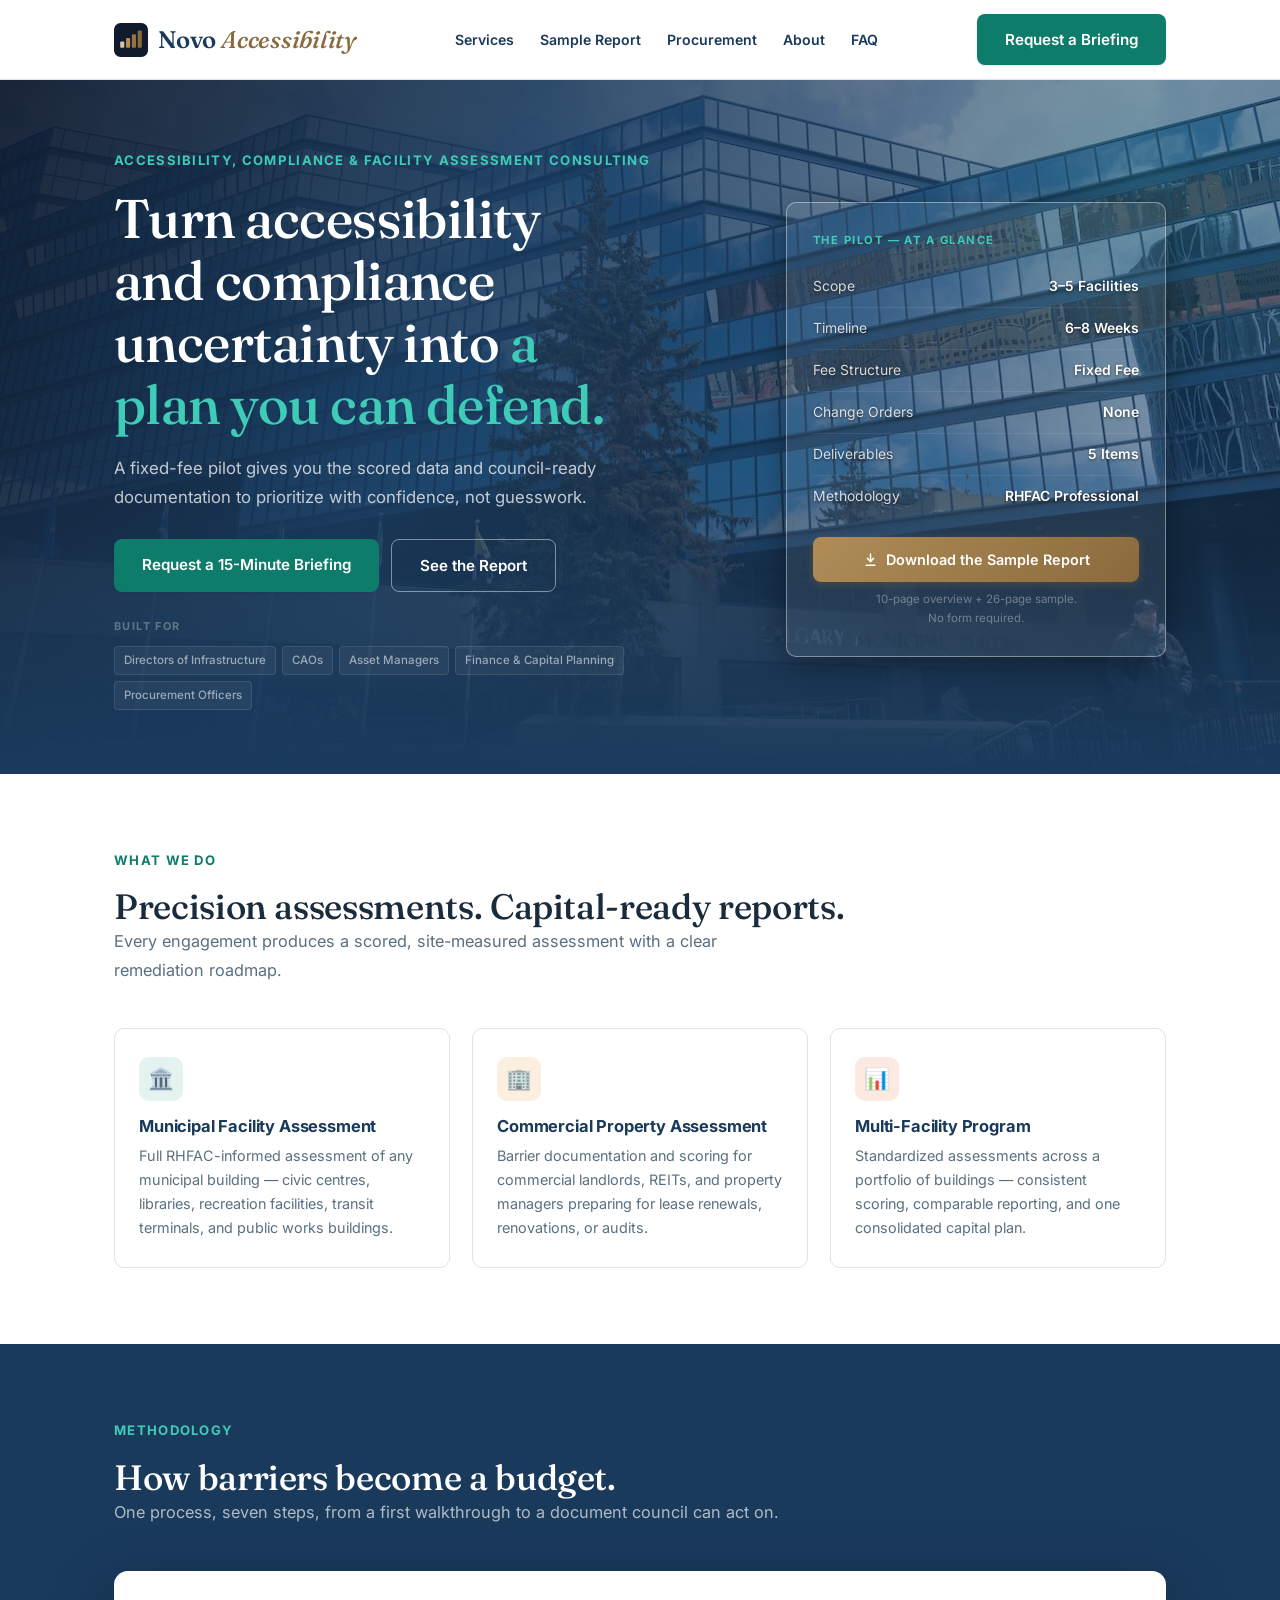
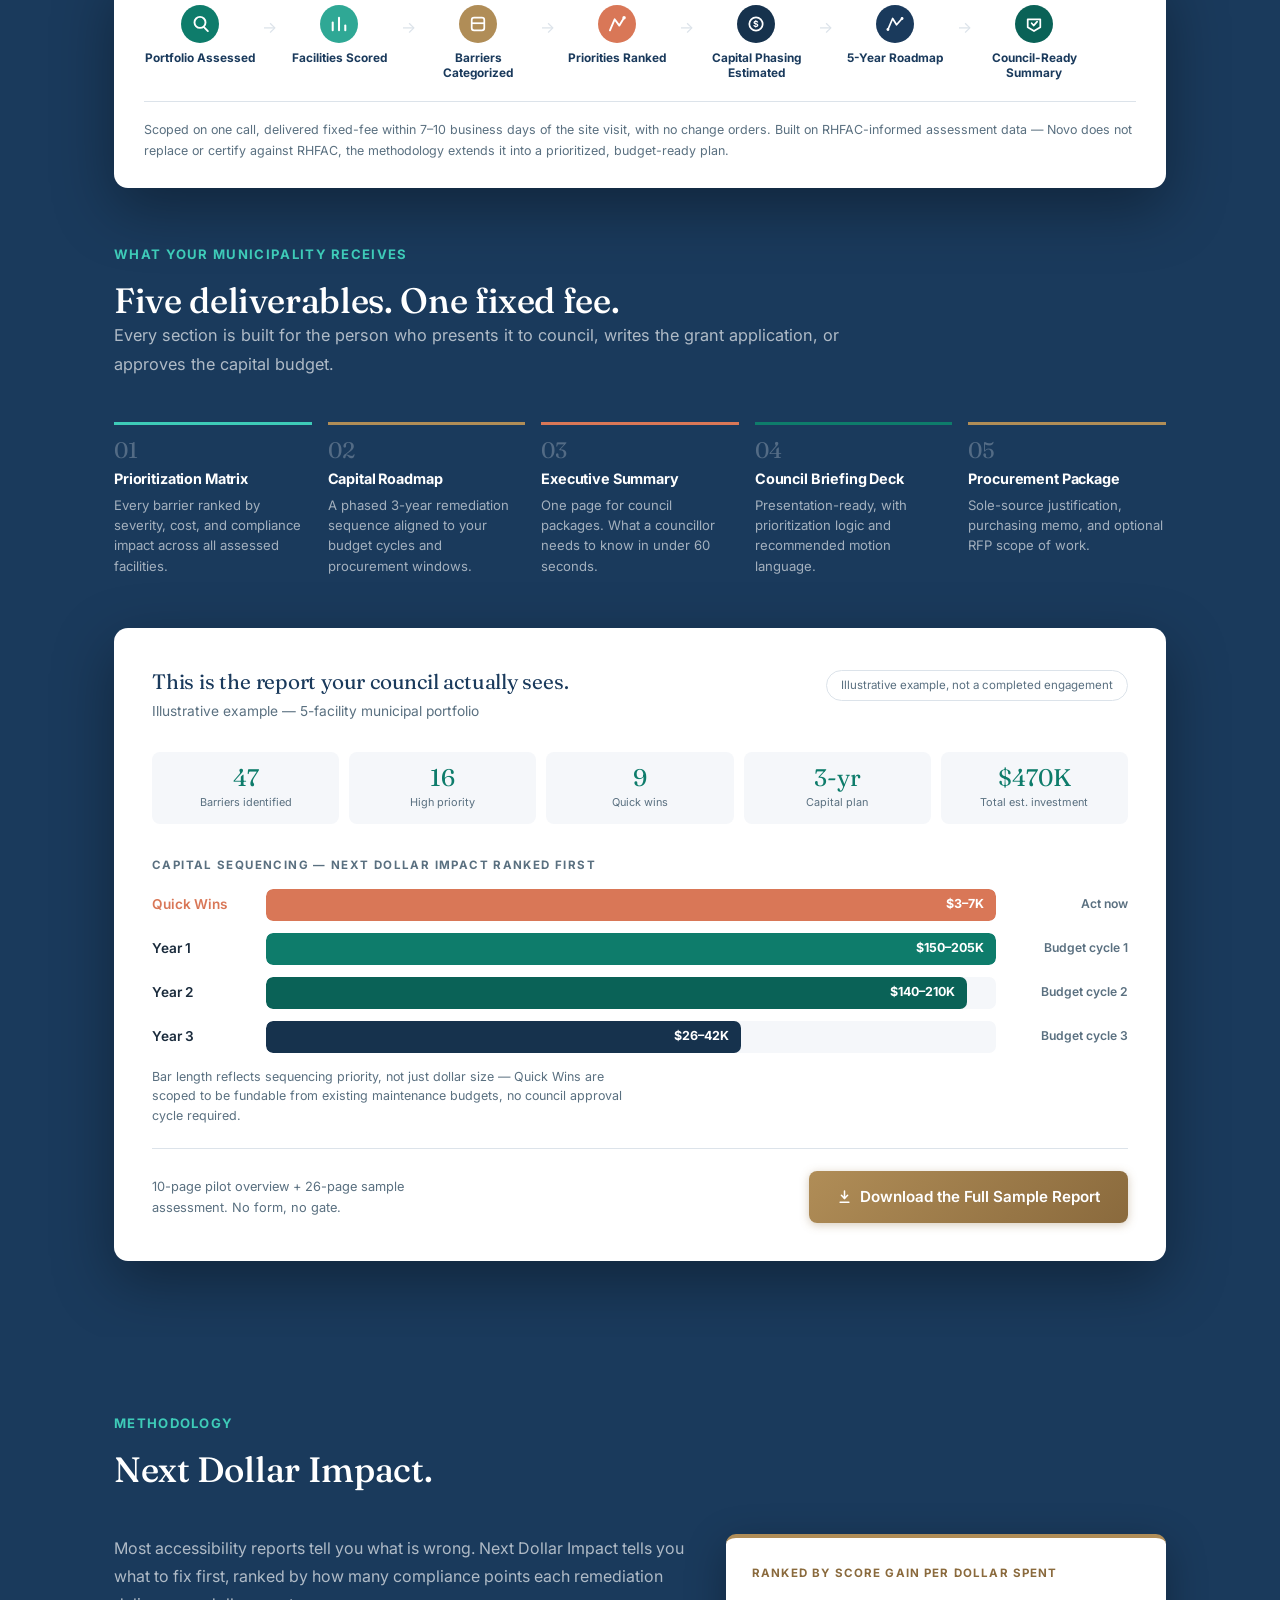
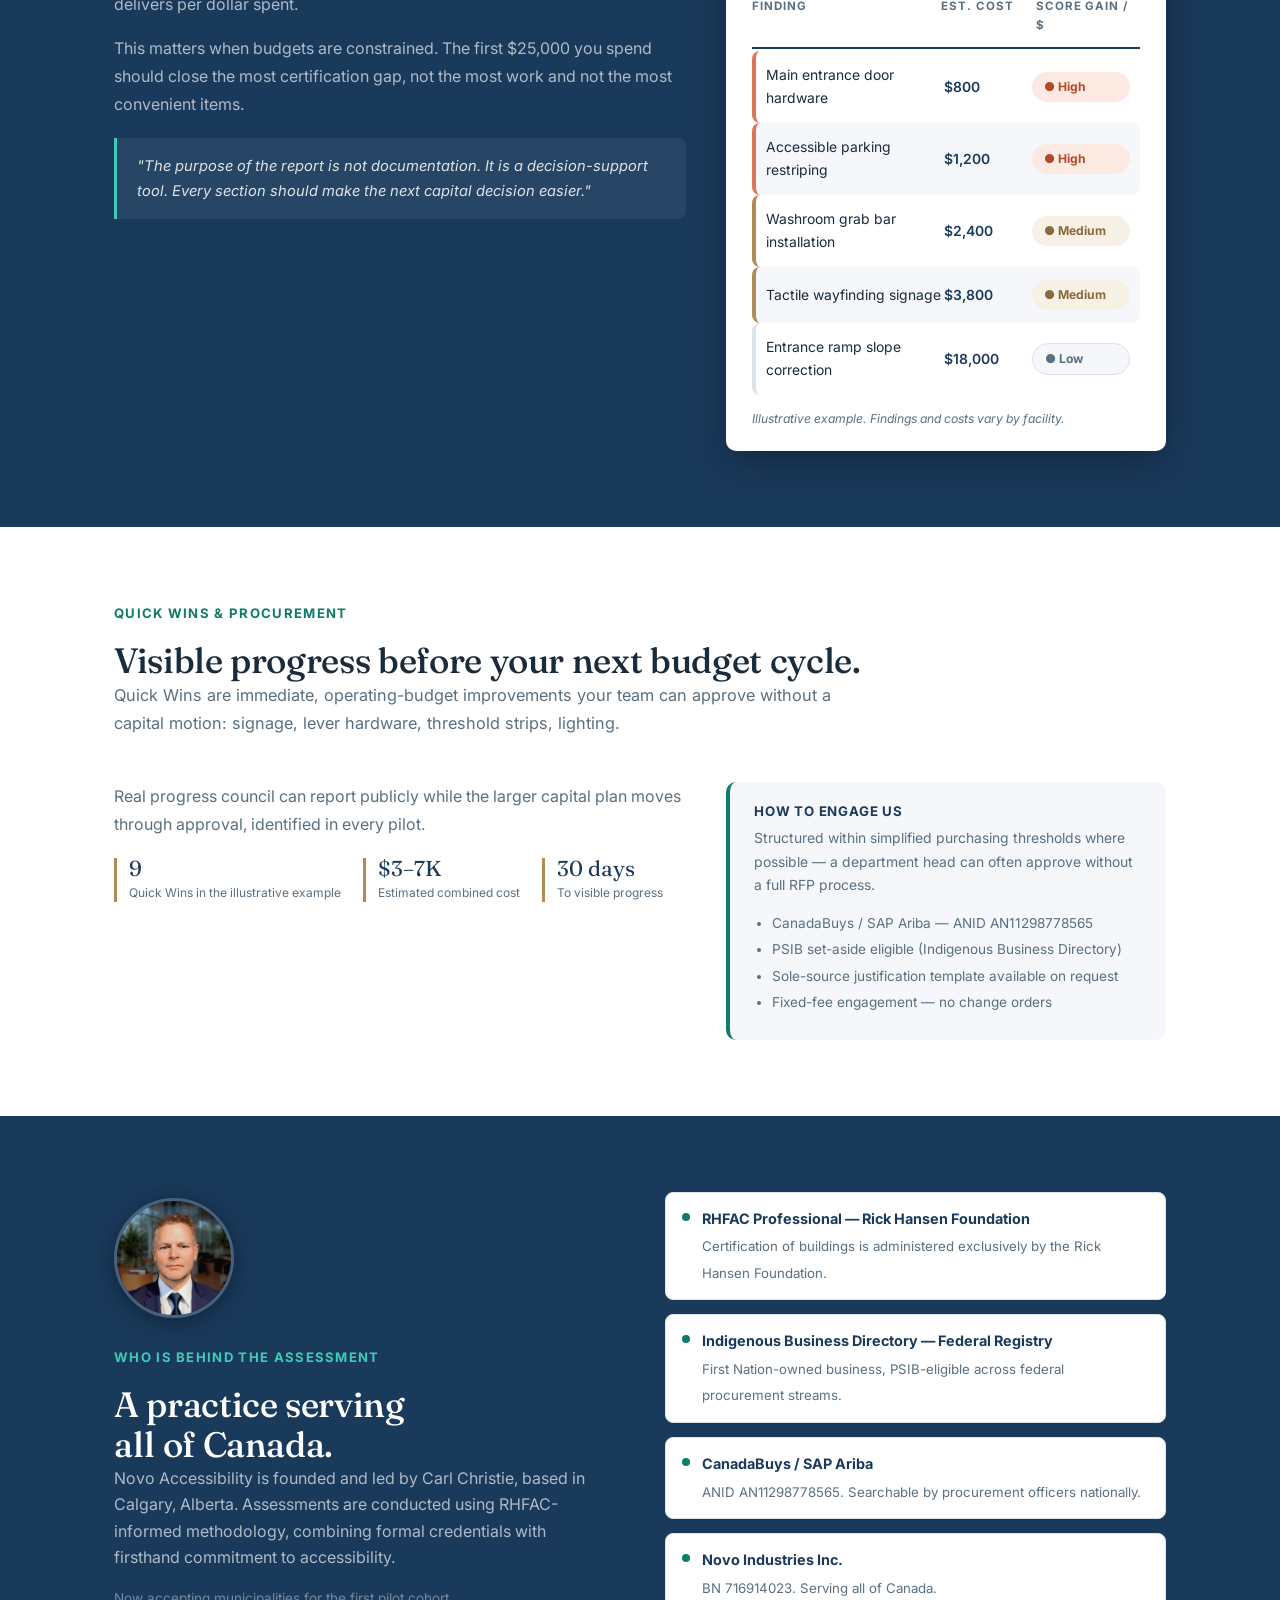
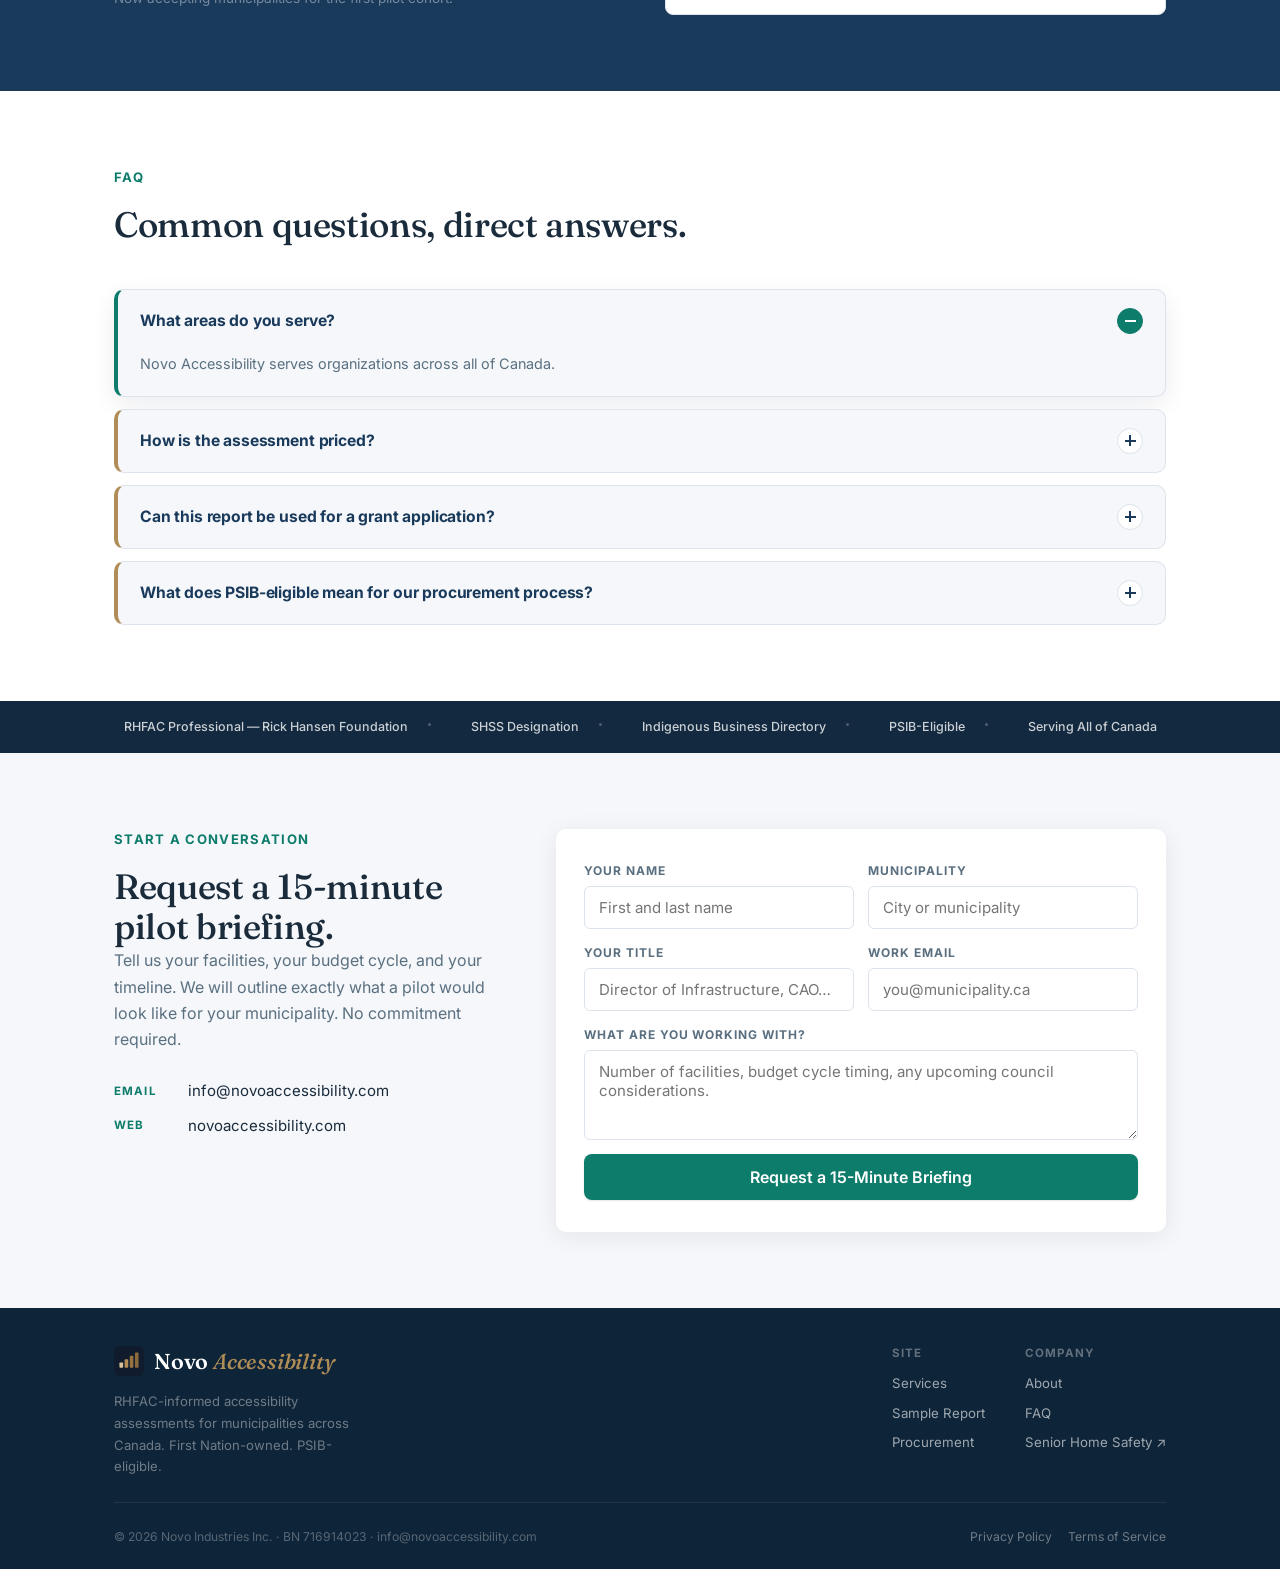
==== index.html @ 745ab91f "Rename index (7).html to index.html" ====
<!DOCTYPE html>
<html lang="en">
<head>
<meta charset="UTF-8">
<meta name="viewport" content="width=device-width, initial-scale=1.0">
<title>Novo Accessibility — Accessibility, Compliance &amp; Facility Assessment Consulting | Canada</title>
<link rel="icon" type="image/png" sizes="16x16" href="[data-uri]">
<link rel="icon" type="image/png" sizes="32x32" href="[data-uri]">
<link rel="apple-touch-icon" sizes="180x180" href="[data-uri]">
<meta name="description" content="Council-ready accessibility capital planning for municipalities. RHFAC Professional assessments with defensible prioritization, Quick Wins, and procurement-ready deliverables in a fixed-fee pilot engagement. Serving all of Canada.">
<script type="application/ld+json">
{"@context":"https://schema.org","@type":"ProfessionalService","name":"Novo Accessibility","description":"Municipal accessibility capital planning. RHFAC Professional assessments with council-ready deliverables for municipalities across Canada.","url":"https://novoaccessibility.com","areaServed":"Canada"}
</script>
<link rel="preconnect" href="https://fonts.googleapis.com">
<link rel="preconnect" href="https://fonts.gstatic.com" crossorigin>
<link href="https://fonts.googleapis.com/css2?family=Fraunces:opsz,wght@9..144,400;9..144,500;9..144,600;9..144,700&family=Inter:wght@400;500;600;700;800&display=swap" rel="stylesheet">
<style>
:root{
  --navy:#1A3A5C; --navy2:#12293F; --teal:#0E7C6B; --teal2:#0A6257;
  --mint:#3ECBB8; --amber:#B08D57; --coral:#D97757;
  --off:#F5F7FA; --white:#FFFFFF; --text:#1A2B3C;
  --teal-tint:#EEF7F5; --amber-tint:#F7F0E5; --navy-mid:#16324D;
  --muted:#5A7080; --border:#DCE3EA; --radius:10px;
  --gold:#B08D57; --gold-deep:#8A6A3D; --gold-tint:#F7F0E5;
  --font-display:'Fraunces', Georgia, serif;
  --font-body:'Inter', system-ui, sans-serif;
}
*,*::before,*::after{box-sizing:border-box;margin:0;padding:0;}
html{scroll-behavior:smooth;}
body{font-family:var(--font-body);font-size:16px;color:var(--text);background:var(--white);line-height:1.65;-webkit-font-smoothing:antialiased;}
.w{max-width:1100px;margin:0 auto;padding:0 24px;}
h1,h2,h3{font-family:var(--font-display);font-weight:500;line-height:1.14;letter-spacing:-.01em;text-wrap:balance;font-optical-sizing:auto;}
h1{font-size:clamp(2.3rem,4.6vw,3.4rem);font-weight:500;}
h2{font-size:clamp(1.65rem,2.9vw,2.2rem);font-weight:500;}
h3{font-size:1.03rem;font-family:var(--font-body);font-weight:700;}
p{margin-bottom:1em;} p:last-child{margin-bottom:0;}
a{color:var(--teal);text-decoration:none;}
:focus-visible{outline:2px solid var(--teal);outline-offset:3px;}
.btn{display:inline-block;padding:13px 28px;border-radius:8px;font-family:var(--font-body);font-size:.95rem;font-weight:600;cursor:pointer;transition:background .18s,opacity .18s,transform .18s,box-shadow .18s;text-decoration:none;border:none;}
.btn-primary{background:var(--teal);color:var(--white);box-shadow:0 1px 2px rgba(11,31,51,.12);}
.btn-primary:hover{background:var(--teal2);transform:translateY(-1px);box-shadow:0 6px 16px rgba(14,124,107,.28);}
.btn-outline-dark{background:transparent;color:var(--white);border:1.5px solid rgba(255,255,255,.45);}
.btn-outline-dark:hover{background:rgba(255,255,255,.08);border-color:rgba(255,255,255,.7);}
.btn-outline-light{background:transparent;color:var(--navy);border:1.5px solid var(--border);}
.btn-outline-light:hover{background:var(--off);border-color:var(--teal);}
.btn-gold{background:linear-gradient(135deg,var(--gold) 0%,var(--gold-deep) 100%);color:var(--white);box-shadow:0 2px 10px rgba(138,106,61,.35);border:none;}
.btn-gold:hover{box-shadow:0 8px 22px rgba(138,106,61,.5);transform:translateY(-1px);}
.btn-gold .dl-icon{display:inline-block;margin-right:8px;vertical-align:-2px;}
.eyebrow{font-size:.82rem;font-weight:700;text-transform:uppercase;letter-spacing:.1em;color:var(--teal);display:block;margin-bottom:16px;}
.eyebrow.on-dark{color:var(--mint);opacity:1;}

/* NAV */
nav{position:sticky;top:0;z-index:100;background:var(--white);border-bottom:1px solid var(--border);padding:14px 0;}
.nav-inner{display:flex;justify-content:space-between;align-items:center;gap:20px;}
.nav-logo img{height:40px;display:block;}
.logo-lockup{display:flex;align-items:center;gap:10px;}
.logo-icon{flex-shrink:0;display:block;width:34px;height:34px;}
.nav-logo-text{font-family:var(--font-display);font-weight:600;font-size:1.5rem;color:var(--navy);letter-spacing:-.01em;display:flex;align-items:baseline;gap:5px;}
.nav-logo-text .mark{font-style:italic;font-weight:500;color:var(--gold-deep);}
.nav-links{display:flex;gap:26px;align-items:center;}
.nav-links a{font-size:.88rem;font-weight:600;color:var(--navy);}
.nav-links a:hover{color:var(--teal);}
.nav-right{display:flex;align-items:center;gap:22px;}
@media (max-width:900px){ .nav-links{display:none;} }

/* HERO */
.hero{background:var(--navy);padding:70px 0 64px;position:relative;overflow:hidden;
  background-color:var(--navy);
  background-image:
    linear-gradient(115deg, rgba(16,27,45,.94) 0%, rgba(26,58,92,.9) 34%, rgba(26,58,92,.62) 62%, rgba(26,58,92,.42) 100%),
    url('calgary%20city%20hall.png');
  background-position: center, center 38%;
  background-size: auto, cover;
  background-repeat: no-repeat, no-repeat;
}
.hero-inner{position:relative;z-index:1;}
.hero::after{content:"";position:absolute;right:-120px;top:-160px;width:520px;height:520px;border-radius:50%;background:radial-gradient(circle,rgba(62,203,184,.14) 0%,rgba(62,203,184,0) 70%);pointer-events:none;}
.hero::before{content:"";position:absolute;inset:0;background:linear-gradient(180deg,rgba(26,58,92,0) 55%,var(--navy) 100%);pointer-events:none;}
.hero-inner{display:grid;grid-template-columns:1.15fr 380px;gap:56px;align-items:center;position:relative;}
.hero h1{color:var(--white);margin-bottom:18px;}
.hero h1 em{color:var(--mint);font-style:normal;}
.hero-sub{font-size:1.05rem;color:rgba(255,255,255,.74);margin-bottom:26px;line-height:1.75;max-width:52ch;text-wrap:pretty;}
.role-tags{display:flex;flex-wrap:wrap;gap:6px;margin-bottom:0;}
.role-tag{background:rgba(255,255,255,.05);border:1px solid rgba(255,255,255,.1);border-radius:4px;padding:4px 9px;font-size:.72rem;color:rgba(255,255,255,.55);font-weight:500;}
.hero-for-label{font-size:.68rem;font-weight:700;text-transform:uppercase;letter-spacing:.13em;color:rgba(255,255,255,.3);margin:26px 0 10px;}
.hero-ctas{display:flex;gap:12px;flex-wrap:wrap;}
.hero-card{background:rgba(255,255,255,.07);border:1.5px solid rgba(255,255,255,.4);border-radius:var(--radius);padding:28px 26px;box-shadow:0 8px 30px rgba(0,0,0,.35);}
.hero-card-label{font-size:.7rem;font-weight:700;text-transform:uppercase;letter-spacing:.13em;color:var(--mint);margin-bottom:16px;}
.pilot-specs{list-style:none;margin-bottom:20px;}
.pilot-specs li{display:flex;justify-content:space-between;align-items:center;padding:9px 0;border-bottom:1px solid rgba(255,255,255,.08);font-size:.87rem;}
.pilot-specs li:last-child{border-bottom:none;}
.spec-label{color:rgba(255,255,255,.82);text-shadow:0 1px 3px rgba(0,0,0,.55);}
.spec-val{color:var(--white);font-weight:600;text-shadow:0 1px 3px rgba(0,0,0,.55);}
.hero-dl a{width:100%;text-align:center;display:block;font-size:.9rem;padding:11px 18px;}
.hero-dl-note{font-size:.72rem;color:rgba(255,255,255,.35);margin-top:8px;text-align:center;text-wrap:balance;}

/* GENERIC SECTION */
section{padding:76px 0;}
.sec-head{max-width:760px;margin-bottom:44px;}
.sec-head p{font-size:1.02rem;color:var(--muted);line-height:1.75;text-wrap:pretty;}

/* SERVICES */
.services-grid{display:grid;grid-template-columns:repeat(3,1fr);gap:22px;}
.svc-card{border:1px solid var(--border);border-radius:var(--radius);padding:28px 24px;transition:box-shadow .2s,transform .2s;}
.svc-card:hover{box-shadow:0 10px 30px rgba(11,31,51,.08);transform:translateY(-2px);}
.icon-badge{width:44px;height:44px;border-radius:10px;display:flex;align-items:center;justify-content:center;margin-bottom:16px;font-size:1.3rem;}
.badge-teal{background:#E4F3F0;color:var(--teal);}
.badge-amber{background:#FBF0DF;color:var(--amber);}
.badge-coral{background:#FBE9E2;color:var(--coral);}
.svc-card h3{color:var(--navy);margin-bottom:8px;}
.svc-card p{font-size:.9rem;color:var(--muted);}

/* DELIVERABLES */
.deliverables-grid{display:grid;grid-template-columns:repeat(5,1fr);gap:16px;margin-bottom:52px;}
.d-card{border-top:3px solid var(--teal);padding-top:14px;}
.d-card-dark{border-top-color:var(--mint);}
.d-card-dark .d-n{color:rgba(255,255,255,.25);}
.flow-card{background:var(--white);border-radius:14px;padding:34px 30px 26px;box-shadow:0 20px 60px rgba(0,0,0,.35);}
.flow-track{display:flex;align-items:flex-start;flex-wrap:wrap;gap:18px 6px;}
.flow-step{display:flex;flex-direction:column;align-items:center;text-align:center;width:112px;}
.flow-n{width:38px;height:38px;border-radius:50%;display:flex;align-items:center;justify-content:center;margin-bottom:8px;flex-shrink:0;}
.flow-label{font-size:.74rem;font-weight:700;color:var(--navy);line-height:1.3;}
.flow-arrow{color:var(--border);font-size:1rem;margin-top:9px;flex-shrink:0;}
.flow-foot{font-size:.78rem;color:var(--muted);margin-top:20px;padding-top:18px;border-top:1px solid var(--border);}
@media (max-width:820px){.flow-arrow{display:none;}.flow-track{gap:20px;}.flow-step{width:30%;}}
.d-card:nth-child(2){border-top-color:var(--amber);}
.d-card:nth-child(3){border-top-color:var(--coral);}
.d-card:nth-child(4){border-top-color:var(--teal);}
.d-card:nth-child(5){border-top-color:var(--amber);}
.d-n{font-family:var(--font-display);font-size:1.4rem;color:var(--border);line-height:1;margin-bottom:8px;}
.d-card h3{font-size:.9rem;color:var(--navy);margin-bottom:6px;line-height:1.3;}
.d-card p{font-size:.82rem;color:var(--muted);line-height:1.55;}

/* PROOF PANEL */
.proof{background:var(--white);border-radius:14px;padding:42px 38px 38px;margin-bottom:0;box-shadow:0 20px 60px rgba(0,0,0,.35);}
.proof-top{display:flex;justify-content:space-between;align-items:flex-start;flex-wrap:wrap;gap:20px;margin-bottom:30px;}
.proof-title h3{font-family:var(--font-display);font-size:1.3rem;font-weight:400;color:var(--navy);margin-bottom:6px;}
.proof-title p{font-size:.86rem;color:var(--muted);}
.proof-tag{font-size:.72rem;color:var(--muted);border:1px solid var(--border);border-radius:20px;padding:5px 14px;white-space:nowrap;}
.proof-stats{display:grid;grid-template-columns:repeat(5,1fr);gap:10px;margin-bottom:32px;}
.p-stat{background:var(--off);border-radius:8px;padding:14px 10px;text-align:center;}
.p-val{font-family:var(--font-display);font-size:1.5rem;color:var(--teal);line-height:1;margin-bottom:5px;}
.p-lbl{font-size:.68rem;color:var(--muted);line-height:1.3;}
.roadmap-label{font-size:.72rem;font-weight:700;text-transform:uppercase;letter-spacing:.12em;color:var(--muted);margin-bottom:14px;}
.roadmap{display:flex;flex-direction:column;gap:12px;margin-bottom:14px;}
.rm-row{display:grid;grid-template-columns:100px 1fr 118px;gap:14px;align-items:center;}
.rm-name{font-size:.85rem;font-weight:600;color:var(--text);}
.rm-track{background:var(--off);border-radius:7px;height:32px;overflow:hidden;}
.rm-fill{height:100%;border-radius:7px;min-width:56px;display:flex;align-items:center;justify-content:flex-end;padding:0 12px;transition:width .3s;}
.rm-inline-cost{font-size:.78rem;font-weight:700;color:var(--white);white-space:nowrap;}
.rm-cost{font-size:.76rem;color:var(--muted);font-weight:600;text-align:right;}
.rm-highlight .rm-name{color:var(--coral);}
.roadmap-note{font-size:.78rem;color:var(--muted);line-height:1.6;max-width:60ch;}
.proof-dl{display:flex;justify-content:space-between;align-items:center;flex-wrap:wrap;gap:16px;border-top:1px solid var(--border);padding-top:22px;margin-top:22px;}
.proof-dl p{font-size:.8rem;color:var(--muted);margin-bottom:0;max-width:38ch;}

/* PROCESS */

/* QUICK WINS + PROCUREMENT */
.qw-proc{display:grid;grid-template-columns:1.3fr 1fr;gap:40px;align-items:start;}
.qw-facts{display:flex;gap:22px;margin-top:20px;flex-wrap:wrap;}
.qw-fact{border-left:3px solid var(--amber);padding-left:12px;}
.qw-fact-val{font-family:var(--font-display);font-size:1.35rem;color:var(--navy);line-height:1;}
.qw-fact-lbl{font-size:.75rem;color:var(--muted);margin-top:3px;}
.proc-note{background:var(--off);border-radius:var(--radius);border-left:4px solid var(--teal);padding:22px 24px;}
.proc-note h3{font-size:.83rem;color:var(--navy);margin-bottom:8px;text-transform:uppercase;letter-spacing:.06em;}
.proc-note p{font-size:.87rem;color:var(--muted);line-height:1.7;}
.proc-note ul{margin:10px 0 0 18px;font-size:.85rem;color:var(--muted);}
.proc-note li{margin-bottom:4px;}
.ndi-table-wrap{background:var(--white);border-radius:var(--radius);padding:26px 26px 22px;box-shadow:0 12px 40px rgba(0,0,0,.3);border-top:4px solid var(--gold);}
.ndi-quote{background:rgba(255,255,255,.06);border-left:3px solid var(--mint);border-radius:0 8px 8px 0;padding:16px 20px;margin-top:20px;}
.ndi-quote p{font-style:italic;color:rgba(255,255,255,.85);font-size:.92rem;margin-bottom:0;}
.ndi-table-head-row{display:grid;grid-template-columns:2fr 1fr 1.1fr;font-size:.72rem;font-weight:700;text-transform:uppercase;letter-spacing:.08em;color:var(--muted);padding-bottom:12px;border-bottom:2px solid var(--navy);margin-bottom:2px;}
.ndi-row{display:grid;grid-template-columns:2fr 1fr 1.1fr;padding:13px 10px;border-radius:8px;font-size:.87rem;color:var(--text);align-items:center;border-left:4px solid transparent;}
.ndi-row:nth-child(even){background:var(--off);}
.ndi-row.ndi-tier-high{border-left-color:var(--coral);}
.ndi-row.ndi-tier-med{border-left-color:var(--gold);}
.ndi-row.ndi-tier-low{border-left-color:var(--border);}
.ndi-cost{font-weight:600;color:var(--navy);}
.ndi-badge{display:inline-flex;align-items:center;gap:6px;font-size:.76rem;font-weight:700;padding:5px 12px;border-radius:20px;white-space:nowrap;}
.ndi-high{background:#FBE9E2;color:#B24A2C;}
.ndi-med{background:var(--gold-tint);color:var(--gold-deep);}
.ndi-low{background:var(--off);color:var(--muted);border:1px solid var(--border);}

/* ABOUT */
.about-sec{background:var(--navy);}
.about-inner{display:grid;grid-template-columns:1fr 1fr;gap:50px;align-items:center;}
.about-inner p{font-size:1rem;color:var(--muted);}
.credential-list{list-style:none;display:flex;flex-direction:column;gap:14px;}
.credential-list li{display:flex;gap:12px;align-items:flex-start;background:var(--white);border:1px solid var(--border);border-radius:8px;padding:14px 16px;}
.about-photo-wrap{margin-bottom:22px;}
.about-photo{width:120px;height:120px;border-radius:50%;object-fit:cover;border:3px solid rgba(255,255,255,.2);box-shadow:0 4px 24px rgba(0,0,0,.4);}
.cred-dot{width:8px;height:8px;border-radius:50%;background:var(--teal);margin-top:6px;flex-shrink:0;}
.credential-list strong{display:block;color:var(--navy);font-size:.9rem;margin-bottom:2px;}
.credential-list span{font-size:.83rem;color:var(--muted);}

/* FAQ */
.faq-list{display:flex;flex-direction:column;gap:12px;}
.faq-item{background:var(--off);border:1px solid var(--border);border-left:4px solid var(--gold);border-radius:10px;padding:0;transition:box-shadow .2s,border-color .2s;overflow:hidden;}
.faq-item[open]{border-left-color:var(--teal);box-shadow:0 8px 24px rgba(11,31,51,.08);}
.faq-item summary{list-style:none;cursor:pointer;display:flex;justify-content:space-between;align-items:center;gap:16px;padding:18px 22px;}
.faq-item summary::-webkit-details-marker{display:none;}
.faq-item summary h3{color:var(--navy);font-size:.98rem;margin-bottom:0;}
.faq-plus{flex-shrink:0;width:26px;height:26px;border-radius:50%;background:var(--white);border:1.5px solid var(--border);display:flex;align-items:center;justify-content:center;position:relative;transition:transform .2s,background .2s,border-color .2s;}
.faq-plus::before,.faq-plus::after{content:"";position:absolute;background:var(--navy);transition:transform .2s,opacity .2s;}
.faq-plus::before{width:11px;height:2px;}
.faq-plus::after{width:2px;height:11px;}
.faq-item[open] .faq-plus{background:var(--teal);border-color:var(--teal);}
.faq-item[open] .faq-plus::before,.faq-item[open] .faq-plus::after{background:var(--white);}
.faq-item[open] .faq-plus::after{opacity:0;}
.faq-item p{font-size:.9rem;color:var(--muted);padding:0 22px 20px;}

/* TRUST BAR */
.trust-bar{background:var(--navy2);padding:16px 0;}
.trust-inner{display:flex;flex-wrap:wrap;gap:8px 20px;align-items:center;justify-content:center;}
.trust-item{font-size:.78rem;color:rgba(255,255,255,.78);font-weight:500;}
.trust-dot{width:3px;height:3px;border-radius:50%;background:rgba(255,255,255,.25);display:inline-block;margin-right:20px;position:relative;top:-2px;}

/* CONTACT */
.contact-sec{background:var(--off);}
.contact-inner{display:grid;grid-template-columns:1fr 1fr;gap:56px;align-items:start;}
.contact-left p{font-size:1rem;color:var(--muted);}
.contact-detail{margin-top:26px;display:flex;flex-direction:column;gap:10px;}
.c-row{display:flex;align-items:center;gap:10px;}
.c-label{font-size:.72rem;font-weight:700;text-transform:uppercase;letter-spacing:.1em;color:var(--teal);min-width:64px;}
.c-val{font-size:.94rem;color:var(--text);}
.contact-form{background:var(--white);border-radius:var(--radius);padding:32px 28px;box-shadow:0 4px 24px rgba(11,31,51,.08);}
.form-row{display:grid;grid-template-columns:1fr 1fr;gap:14px;}
.form-group{display:flex;flex-direction:column;gap:5px;margin-bottom:14px;}
.form-group label{font-size:.75rem;font-weight:700;text-transform:uppercase;letter-spacing:.08em;color:var(--muted);}
.form-group input,.form-group textarea{padding:11px 14px;border-radius:6px;border:1.5px solid var(--border);font-family:var(--font-body);font-size:.94rem;color:var(--text);background:var(--white);outline:none;transition:border-color .15s;}
.form-group input:focus,.form-group textarea:focus{border-color:var(--teal);}
.form-group textarea{resize:vertical;min-height:90px;}
.form-submit .btn{width:100%;text-align:center;font-size:1rem;padding:13px;}
.form-success{display:none;text-align:center;padding:20px 0;}
.form-success h3{color:var(--navy);margin-bottom:8px;}
.form-success p{color:var(--muted);font-size:.94rem;}

footer{background:#0E2438;padding:36px 0 22px;}
.footer-top{display:flex;justify-content:space-between;flex-wrap:wrap;gap:24px;margin-bottom:24px;padding-bottom:24px;border-bottom:1px solid rgba(255,255,255,.08);}
.footer-logo img{height:32px;margin-bottom:12px;filter:brightness(0) invert(1);}
.footer-logo-text{font-family:var(--font-display);font-weight:600;font-size:1.35rem;color:var(--white);letter-spacing:-.01em;display:flex;align-items:baseline;gap:5px;}
.footer-logo-text .mark{font-style:italic;font-weight:500;color:var(--gold);}
.footer-blurb{font-size:.82rem;color:rgba(255,255,255,.4);max-width:32ch;}
.footer-nav{display:flex;gap:40px;flex-wrap:wrap;}
.footer-col h4{font-size:.72rem;text-transform:uppercase;letter-spacing:.1em;color:rgba(255,255,255,.35);margin-bottom:10px;}
.footer-col a{display:block;font-size:.83rem;color:rgba(255,255,255,.6);margin-bottom:8px;}
.footer-col a:hover{color:var(--mint);}
.footer-inner{display:flex;justify-content:space-between;align-items:center;flex-wrap:wrap;gap:10px;}
.footer-copy{font-size:.76rem;color:rgba(255,255,255,.3);}
.footer-legal{display:flex;gap:16px;}
.footer-legal a{font-size:.76rem;color:rgba(255,255,255,.4);}
.footer-legal a:hover{color:rgba(255,255,255,.7);}

@media (max-width:860px){
  .hero-inner,.contact-inner,.about-inner{grid-template-columns:1fr;gap:36px;}
  .services-grid{grid-template-columns:1fr 1fr;}
  .deliverables-grid{grid-template-columns:repeat(2,1fr);}
  .proof-stats{grid-template-columns:repeat(2,1fr);}
  .qw-proc{grid-template-columns:1fr;}
  .rm-row{grid-template-columns:70px 1fr 78px;gap:8px;}
  .rm-inline-cost{font-size:.7rem;}
  .rm-cost{font-size:.68rem;}
  .rm-name{font-size:.74rem;}
}
@media (max-width:520px){
  .services-grid,.deliverables-grid{grid-template-columns:1fr;}
  .form-row{grid-template-columns:1fr;}
  section{padding:52px 0;}
  .hero{padding:52px 0;}
  #services h2{white-space:normal !important;}
}
</style>
</head>
<body>

<nav>
  <div class="w nav-inner">
    <a href="#" class="logo-lockup">
      <svg class="logo-icon" viewBox="0 0 512 512" xmlns="http://www.w3.org/2000/svg" aria-hidden="true">
        <rect width="512" height="512" rx="100" fill="#101B2D"/>
        <rect x="93" y="280" width="62" height="92" rx="14" fill="#D8C39C"/>
        <rect x="181" y="224" width="62" height="148" rx="14" fill="#B08D57"/>
        <rect x="269" y="168" width="62" height="204" rx="14" fill="#96733F"/>
        <rect x="357" y="112" width="62" height="260" rx="14" fill="#8A6A3D"/>
      </svg>
      <span class="nav-logo-text">Novo <span class="mark">Accessibility</span></span>
    </a>
    <div class="nav-links">
      <a href="#services">Services</a>
      <a href="#report">Sample Report</a>
      <a href="#procurement">Procurement</a>
      <a href="#about">About</a>
      <a href="#faq">FAQ</a>
    </div>
    <div class="nav-right">
      <a href="#contact" class="btn btn-primary">Request a Briefing</a>
    </div>
  </div>
</nav>

<section class="hero" style="padding-top:70px;">
  <div class="w hero-inner">
    <div>
      <span class="eyebrow on-dark">Accessibility, Compliance &amp; Facility Assessment Consulting</span>
      <h1>Turn accessibility and compliance uncertainty into <em>a plan you can defend.</em></h1>
      <p class="hero-sub">A fixed-fee pilot gives you the scored data and council-ready documentation to prioritize with confidence, not guesswork.</p>
      <div class="hero-ctas">
        <a href="#contact" class="btn btn-primary">Request a 15-Minute Briefing</a>
        <a href="#report" class="btn btn-outline-dark">See the Report</a>
      </div>
      <div class="hero-for-label">Built for</div>
      <div class="role-tags">
        <span class="role-tag">Directors of Infrastructure</span>
        <span class="role-tag">CAOs</span>
        <span class="role-tag">Asset Managers</span>
        <span class="role-tag">Finance &amp; Capital Planning</span>
        <span class="role-tag">Procurement Officers</span>
      </div>
    </div>
    <div>
      <div class="hero-card">
        <div class="hero-card-label">The Pilot — At a Glance</div>
        <ul class="pilot-specs">
          <li><span class="spec-label">Scope</span><span class="spec-val">3–5 Facilities</span></li>
          <li><span class="spec-label">Timeline</span><span class="spec-val">6–8 Weeks</span></li>
          <li><span class="spec-label">Fee Structure</span><span class="spec-val">Fixed Fee</span></li>
          <li><span class="spec-label">Change Orders</span><span class="spec-val">None</span></li>
          <li><span class="spec-label">Deliverables</span><span class="spec-val">5 Items</span></li>
          <li><span class="spec-label">Methodology</span><span class="spec-val">RHFAC Professional</span></li>
        </ul>
        <div class="hero-dl">
          <a href="Novo_Accessibility_Sample_Report_Clearwater.pdf" download class="btn btn-gold"><svg class="dl-icon" width="15" height="15" viewBox="0 0 24 24" fill="none" stroke="white" stroke-width="2.4" stroke-linecap="round" stroke-linejoin="round"><path d="M12 3v12"/><path d="M7 10l5 5 5-5"/><path d="M5 21h14"/></svg>Download the Sample Report</a>
          <div class="hero-dl-note">10-page overview + 26-page sample.<br>No form required.</div>
        </div>
      </div>
    </div>
  </div>
</section>

<section id="services">
  <div class="w">
    <div class="sec-head">
      <span class="eyebrow">What We Do</span>
      <h2 style="max-width:none;white-space:nowrap;">Precision assessments. Capital-ready reports.</h2>
      <p>Every engagement produces a scored, site-measured assessment with a clear remediation roadmap.</p>
    </div>
    <div class="services-grid">
      <div class="svc-card">
        <div class="icon-badge badge-teal">🏛️</div>
        <h3>Municipal Facility Assessment</h3>
        <p>Full RHFAC-informed assessment of any municipal building — civic centres, libraries, recreation facilities, transit terminals, and public works buildings.</p>
      </div>
      <div class="svc-card">
        <div class="icon-badge badge-amber">🏢</div>
        <h3>Commercial Property Assessment</h3>
        <p>Barrier documentation and scoring for commercial landlords, REITs, and property managers preparing for lease renewals, renovations, or audits.</p>
      </div>
      <div class="svc-card">
        <div class="icon-badge badge-coral">📊</div>
        <h3>Multi-Facility Program</h3>
        <p>Standardized assessments across a portfolio of buildings — consistent scoring, comparable reporting, and one consolidated capital plan.</p>
      </div>
    </div>
  </div>
</section>

<section id="report" style="background:var(--navy);">
  <div class="w">
    <div class="sec-head">
      <span class="eyebrow on-dark">Methodology</span>
      <h2 style="color:var(--white);">How barriers become a budget.</h2>
      <p style="color:rgba(255,255,255,.65);">One process, seven steps, from a first walkthrough to a document council can act on.</p>
    </div>

    <div class="flow-card">
      <div class="flow-track">
        <div class="flow-step">
          <div class="flow-n" style="background:#0E7C6B;"><svg viewBox="-14 -14 28 28" width="22" height="22"><circle cx="0" cy="-2" r="7" fill="none" stroke="white" stroke-width="2.4"/><line x1="5" y1="4" x2="10" y2="9" stroke="white" stroke-width="2.4" stroke-linecap="round"/></svg></div>
          <div class="flow-label">Portfolio Assessed</div>
        </div>
        <div class="flow-arrow">→</div>
        <div class="flow-step">
          <div class="flow-n" style="background:#2FA895;"><svg viewBox="-14 -14 28 28" width="22" height="22"><line x1="-8" y1="8" x2="-8" y2="-2" stroke="white" stroke-width="2.6" stroke-linecap="round"/><line x1="0" y1="8" x2="0" y2="-8" stroke="white" stroke-width="2.6" stroke-linecap="round"/><line x1="8" y1="8" x2="8" y2="2" stroke="white" stroke-width="2.6" stroke-linecap="round"/></svg></div>
          <div class="flow-label">Facilities Scored</div>
        </div>
        <div class="flow-arrow">→</div>
        <div class="flow-step">
          <div class="flow-n" style="background:#B08D57;"><svg viewBox="-14 -14 28 28" width="22" height="22"><rect x="-8" y="-8" width="16" height="16" rx="3" fill="none" stroke="white" stroke-width="2.2"/><line x1="-8" y1="-1" x2="8" y2="-1" stroke="white" stroke-width="2.2"/></svg></div>
          <div class="flow-label">Barriers Categorized</div>
        </div>
        <div class="flow-arrow">→</div>
        <div class="flow-step">
          <div class="flow-n" style="background:#D97757;"><svg viewBox="-14 -14 28 28" width="22" height="22"><path d="M -9 8 L -3 -6 L 3 2 L 9 -8" fill="none" stroke="white" stroke-width="2.4" stroke-linecap="round" stroke-linejoin="round"/><circle cx="9" cy="-8" r="2.2" fill="white"/></svg></div>
          <div class="flow-label">Priorities Ranked</div>
        </div>
        <div class="flow-arrow">→</div>
        <div class="flow-step">
          <div class="flow-n" style="background:#16324D;"><svg viewBox="-14 -14 28 28" width="22" height="22"><circle r="8.5" fill="none" stroke="white" stroke-width="2.2"/><text x="0" y="4" text-anchor="middle" font-size="11" font-weight="700" fill="white">$</text></svg></div>
          <div class="flow-label">Capital Phasing Estimated</div>
        </div>
        <div class="flow-arrow">→</div>
        <div class="flow-step">
          <div class="flow-n" style="background:#1A3A5C;"><svg viewBox="-14 -14 28 28" width="22" height="22"><path d="M -9 7 L -3 -7 L 2 1 L 9 -7" fill="none" stroke="white" stroke-width="2.2" stroke-linecap="round" stroke-linejoin="round"/><circle cx="-9" cy="7" r="1.8" fill="white"/><circle cx="9" cy="-7" r="1.8" fill="white"/></svg></div>
          <div class="flow-label">5-Year Roadmap</div>
        </div>
        <div class="flow-arrow">→</div>
        <div class="flow-step">
          <div class="flow-n" style="background:#0A6257;"><svg viewBox="-14 -14 28 28" width="22" height="22"><path d="M -8 -6 L 8 -6 L 8 4 L 0 9 L -8 4 Z" fill="none" stroke="white" stroke-width="2.2" stroke-linejoin="round"/><path d="M -3 -1 L -0.5 2 L 4 -3" fill="none" stroke="white" stroke-width="2.2" stroke-linecap="round" stroke-linejoin="round"/></svg></div>
          <div class="flow-label">Council-Ready Summary</div>
        </div>
      </div>
      <p class="flow-foot">Scoped on one call, delivered fixed-fee within 7–10 business days of the site visit, with no change orders. Built on RHFAC-informed assessment data — Novo does not replace or certify against RHFAC, the methodology extends it into a prioritized, budget-ready plan.</p>
    </div>

    <div class="sec-head" style="margin-top:56px;">
      <span class="eyebrow on-dark">What Your Municipality Receives</span>
      <h2 style="color:var(--white);">Five deliverables. One fixed fee.</h2>
      <p style="color:rgba(255,255,255,.65);">Every section is built for the person who presents it to council, writes the grant application, or approves the capital budget.</p>
    </div>

    <div class="deliverables-grid">
      <div class="d-card d-card-dark"><div class="d-n">01</div><h3 style="color:var(--white);">Prioritization Matrix</h3><p style="color:rgba(255,255,255,.6);">Every barrier ranked by severity, cost, and compliance impact across all assessed facilities.</p></div>
      <div class="d-card d-card-dark"><div class="d-n">02</div><h3 style="color:var(--white);">Capital Roadmap</h3><p style="color:rgba(255,255,255,.6);">A phased 3-year remediation sequence aligned to your budget cycles and procurement windows.</p></div>
      <div class="d-card d-card-dark"><div class="d-n">03</div><h3 style="color:var(--white);">Executive Summary</h3><p style="color:rgba(255,255,255,.6);">One page for council packages. What a councillor needs to know in under 60 seconds.</p></div>
      <div class="d-card d-card-dark"><div class="d-n">04</div><h3 style="color:var(--white);">Council Briefing Deck</h3><p style="color:rgba(255,255,255,.6);">Presentation-ready, with prioritization logic and recommended motion language.</p></div>
      <div class="d-card d-card-dark"><div class="d-n">05</div><h3 style="color:var(--white);">Procurement Package</h3><p style="color:rgba(255,255,255,.6);">Sole-source justification, purchasing memo, and optional RFP scope of work.</p></div>
    </div>

    <div class="proof">
      <div class="proof-top">
        <div class="proof-title">
          <h3>This is the report your council actually sees.</h3>
          <p>Illustrative example — 5-facility municipal portfolio</p>
        </div>
        <span class="proof-tag">Illustrative example, not a completed engagement</span>
      </div>
      <div class="proof-stats">
        <div class="p-stat"><div class="p-val">47</div><div class="p-lbl">Barriers identified</div></div>
        <div class="p-stat"><div class="p-val">16</div><div class="p-lbl">High priority</div></div>
        <div class="p-stat"><div class="p-val">9</div><div class="p-lbl">Quick wins</div></div>
        <div class="p-stat"><div class="p-val">3-yr</div><div class="p-lbl">Capital plan</div></div>
        <div class="p-stat"><div class="p-val">$470K</div><div class="p-lbl">Total est. investment</div></div>
      </div>
      <div class="roadmap-label">Capital Sequencing — Next Dollar Impact ranked first</div>
      <div class="roadmap">
        <div class="rm-row rm-highlight"><span class="rm-name">Quick Wins</span><div class="rm-track"><div class="rm-fill" style="width:100%;background:var(--coral);"><span class="rm-inline-cost">$3–7K</span></div></div><span class="rm-cost">Act now</span></div>
        <div class="rm-row"><span class="rm-name">Year 1</span><div class="rm-track"><div class="rm-fill" style="width:100%;background:var(--teal);"><span class="rm-inline-cost">$150–205K</span></div></div><span class="rm-cost">Budget cycle 1</span></div>
        <div class="rm-row"><span class="rm-name">Year 2</span><div class="rm-track"><div class="rm-fill" style="width:96%;background:var(--teal2);"><span class="rm-inline-cost">$140–210K</span></div></div><span class="rm-cost">Budget cycle 2</span></div>
        <div class="rm-row"><span class="rm-name">Year 3</span><div class="rm-track"><div class="rm-fill" style="width:65%;background:var(--navy-mid);"><span class="rm-inline-cost">$26–42K</span></div></div><span class="rm-cost">Budget cycle 3</span></div>
      </div>
      <p class="roadmap-note">Bar length reflects sequencing priority, not just dollar size — Quick Wins are scoped to be fundable from existing maintenance budgets, no council approval cycle required.</p>
      <div class="proof-dl">
        <p>10-page pilot overview + 26-page sample assessment. No form, no gate.</p>
        <a href="Novo_Accessibility_Sample_Report_Clearwater.pdf" download class="btn btn-gold"><svg class="dl-icon" width="15" height="15" viewBox="0 0 24 24" fill="none" stroke="white" stroke-width="2.4" stroke-linecap="round" stroke-linejoin="round"><path d="M12 3v12"/><path d="M7 10l5 5 5-5"/><path d="M5 21h14"/></svg>Download the Full Sample Report</a>
      </div>
    </div>
  </div>
</section>

<section id="ndi" style="background:var(--navy);">
  <div class="w">
    <div class="sec-head" style="max-width:100%;">
      <span class="eyebrow on-dark">Methodology</span>
      <h2 style="color:var(--white);">Next Dollar Impact.</h2>
    </div>
    <div class="qw-proc">
      <div>
        <p style="font-size:1rem;color:rgba(255,255,255,.65);line-height:1.75;">Most accessibility reports tell you what is wrong. Next Dollar Impact tells you what to fix first, ranked by how many compliance points each remediation delivers per dollar spent.</p>
        <p style="font-size:1rem;color:rgba(255,255,255,.65);line-height:1.75;">This matters when budgets are constrained. The first $25,000 you spend should close the most certification gap, not the most work and not the most convenient items.</p>
        <div class="ndi-quote">
          <p>"The purpose of the report is not documentation. It is a decision-support tool. Every section should make the next capital decision easier."</p>
        </div>
      </div>
      <div class="ndi-table-wrap">
        <div style="font-size:.72rem;font-weight:700;text-transform:uppercase;letter-spacing:.1em;color:var(--gold-deep);margin-bottom:14px;">Ranked by score gain per dollar spent</div>
        <div class="ndi-table-head-row">
          <span>Finding</span><span>Est. Cost</span><span>Score Gain / $</span>
        </div>
        <div class="ndi-row ndi-tier-high"><span>Main entrance door hardware</span><span class="ndi-cost">$800</span><span class="ndi-badge ndi-high">● High</span></div>
        <div class="ndi-row ndi-tier-high"><span>Accessible parking restriping</span><span class="ndi-cost">$1,200</span><span class="ndi-badge ndi-high">● High</span></div>
        <div class="ndi-row ndi-tier-med"><span>Washroom grab bar installation</span><span class="ndi-cost">$2,400</span><span class="ndi-badge ndi-med">● Medium</span></div>
        <div class="ndi-row ndi-tier-med"><span>Tactile wayfinding signage</span><span class="ndi-cost">$3,800</span><span class="ndi-badge ndi-med">● Medium</span></div>
        <div class="ndi-row ndi-tier-low"><span>Entrance ramp slope correction</span><span class="ndi-cost">$18,000</span><span class="ndi-badge ndi-low">● Low</span></div>
        <p style="font-size:.76rem;color:var(--muted);margin-top:14px;font-style:italic;">Illustrative example. Findings and costs vary by facility.</p>
      </div>
    </div>
  </div>
</section>

<section id="procurement">
  <div class="w">
    <div class="sec-head">
      <span class="eyebrow">Quick Wins &amp; Procurement</span>
      <h2>Visible progress before your next budget cycle.</h2>
      <p>Quick Wins are immediate, operating-budget improvements your team can approve without a capital motion: signage, lever hardware, threshold strips, lighting.</p>
    </div>
    <div class="qw-proc">
      <div>
        <p style="font-size:1rem;color:var(--muted);line-height:1.75;">Real progress council can report publicly while the larger capital plan moves through approval, identified in every pilot.</p>
        <div class="qw-facts">
          <div class="qw-fact"><div class="qw-fact-val">9</div><div class="qw-fact-lbl">Quick Wins in the illustrative example</div></div>
          <div class="qw-fact"><div class="qw-fact-val">$3–7K</div><div class="qw-fact-lbl">Estimated combined cost</div></div>
          <div class="qw-fact"><div class="qw-fact-val">30 days</div><div class="qw-fact-lbl">To visible progress</div></div>
        </div>
      </div>
      <div class="proc-note">
        <h3>How to Engage Us</h3>
        <p>Structured within simplified purchasing thresholds where possible — a department head can often approve without a full RFP process.</p>
        <ul>
          <li>CanadaBuys / SAP Ariba — ANID AN11298778565</li>
          <li>PSIB set-aside eligible (Indigenous Business Directory)</li>
          <li>Sole-source justification template available on request</li>
          <li>Fixed-fee engagement — no change orders</li>
        </ul>
      </div>
    </div>
  </div>
</section>

<section class="about-sec" id="about">
  <div class="w about-inner">
    <div>
      <div class="about-photo-wrap">
        <img src="[data-uri]" alt="Carl Christie, Founder, Novo Accessibility" class="about-photo">
      </div>
      <span class="eyebrow on-dark">Who Is Behind the Assessment</span>
      <h2 style="color:var(--white);">A practice serving all of Canada.</h2>
      <p style="color:rgba(255,255,255,.65);">Novo Accessibility is founded and led by Carl Christie, based in Calgary, Alberta. Assessments are conducted using RHFAC-informed methodology, combining formal credentials with firsthand commitment to accessibility.</p>
      <p style="font-size:.85rem;color:rgba(255,255,255,.4);">Now accepting municipalities for the first pilot cohort.</p>
    </div>
    <ul class="credential-list">
      <li><span class="cred-dot"></span><div><strong>RHFAC Professional — Rick Hansen Foundation</strong><span>Certification of buildings is administered exclusively by the Rick Hansen Foundation.</span></div></li>
      <li><span class="cred-dot"></span><div><strong>Indigenous Business Directory — Federal Registry</strong><span>First Nation-owned business, PSIB-eligible across federal procurement streams.</span></div></li>
      <li><span class="cred-dot"></span><div><strong>CanadaBuys / SAP Ariba</strong><span>ANID AN11298778565. Searchable by procurement officers nationally.</span></div></li>
      <li><span class="cred-dot"></span><div><strong>Novo Industries Inc.</strong><span>BN 716914023. Serving all of Canada.</span></div></li>
    </ul>
  </div>
</section>

<section id="faq">
  <div class="w">
    <div class="sec-head">
      <span class="eyebrow">FAQ</span>
      <h2>Common questions, direct answers.</h2>
    </div>
    <div class="faq-list">
      <details class="faq-item" open><summary><h3>What areas do you serve?</h3><span class="faq-plus"></span></summary><p>Novo Accessibility serves organizations across all of Canada.</p></details>
      <details class="faq-item"><summary><h3>How is the assessment priced?</h3><span class="faq-plus"></span></summary><p>Pricing depends on facility size, number of buildings, and location. Contact us for a scoping conversation and a written fixed-fee quote. No change orders on fixed-fee work.</p></details>
      <details class="faq-item"><summary><h3>Can this report be used for a grant application?</h3><span class="faq-plus"></span></summary><p>Yes. The scored findings, phased capital plan, and certification pathway table are built with grant writers in mind, including CMHC and Enabling Accessibility Fund submissions.</p></details>
      <details class="faq-item"><summary><h3>What does PSIB-eligible mean for our procurement process?</h3><span class="faq-plus"></span></summary><p>Federal departments with an Indigenous procurement target can award contracts through the Procurement Strategy for Indigenous Business without competitive tender. Novo counts toward that target.</p></details>
    </div>
  </div>
</section>

<div class="trust-bar">
  <div class="w trust-inner">
    <span class="trust-item">RHFAC Professional — Rick Hansen Foundation</span><span class="trust-dot"></span>
    <span class="trust-item">SHSS Designation</span><span class="trust-dot"></span>
    <span class="trust-item">Indigenous Business Directory</span><span class="trust-dot"></span>
    <span class="trust-item">PSIB-Eligible</span><span class="trust-dot"></span>
    <span class="trust-item">Serving All of Canada</span>
  </div>
</div>

<section class="contact-sec" id="contact">
  <div class="w contact-inner">
    <div class="contact-left">
      <span class="eyebrow">Start a Conversation</span>
      <h2>Request a 15-minute pilot briefing.</h2>
      <p>Tell us your facilities, your budget cycle, and your timeline. We will outline exactly what a pilot would look like for your municipality. No commitment required.</p>
      <div class="contact-detail">
        <div class="c-row"><span class="c-label">Email</span><span class="c-val">info@novoaccessibility.com</span></div>
        <div class="c-row"><span class="c-label">Web</span><span class="c-val">novoaccessibility.com</span></div>
      </div>
    </div>
    <div>
      <div class="contact-form" id="contact-wrap">
        <form id="contact-form" action="https://formspree.io/f/maqkbvjn" method="POST">
          <div class="form-row">
            <div class="form-group"><label for="name">Your name</label><input type="text" id="name" name="name" placeholder="First and last name" required></div>
            <div class="form-group"><label for="municipality">Municipality</label><input type="text" id="municipality" name="municipality" placeholder="City or municipality" required></div>
          </div>
          <div class="form-row">
            <div class="form-group"><label for="title">Your title</label><input type="text" id="title" name="title" placeholder="Director of Infrastructure, CAO…"></div>
            <div class="form-group"><label for="email">Work email</label><input type="email" id="email" name="email" placeholder="you@municipality.ca" required></div>
          </div>
          <div class="form-group"><label for="message">What are you working with?</label><textarea id="message" name="message" placeholder="Number of facilities, budget cycle timing, any upcoming council considerations."></textarea></div>
          <div class="form-submit"><button type="submit" class="btn btn-primary">Request a 15-Minute Briefing</button></div>
        </form>
        <div class="form-success" id="form-success">
          <h3>Request received.</h3>
          <p>We will be in touch within one business day to schedule your briefing.</p>
        </div>
      </div>
    </div>
  </div>
</section>

<footer>
  <div class="w">
    <div class="footer-top">
      <div class="footer-logo">
        <div class="logo-lockup" style="margin-bottom:12px;">
          <svg class="logo-icon" style="width:30px;height:30px;" viewBox="0 0 512 512" xmlns="http://www.w3.org/2000/svg" aria-hidden="true">
            <rect width="512" height="512" rx="100" fill="#101B2D"/>
            <rect x="93" y="280" width="62" height="92" rx="14" fill="#D8C39C"/>
            <rect x="181" y="224" width="62" height="148" rx="14" fill="#B08D57"/>
            <rect x="269" y="168" width="62" height="204" rx="14" fill="#96733F"/>
            <rect x="357" y="112" width="62" height="260" rx="14" fill="#8A6A3D"/>
          </svg>
          <div class="footer-logo-text">Novo <span class="mark">Accessibility</span></div>
        </div>
        <p class="footer-blurb">RHFAC-informed accessibility assessments for municipalities across Canada. First Nation-owned. PSIB-eligible.</p>
      </div>
      <div class="footer-nav">
        <div class="footer-col">
          <h4>Site</h4>
          <a href="#services">Services</a>
          <a href="#report">Sample Report</a>
          <a href="#procurement">Procurement</a>
        </div>
        <div class="footer-col">
          <h4>Company</h4>
          <a href="#about">About</a>
          <a href="#faq">FAQ</a>
          <a href="https://novoseniorsafety.com">Senior Home Safety ↗</a>
        </div>
      </div>
    </div>
    <div class="footer-inner">
      <div class="footer-copy">© 2026 Novo Industries Inc. · BN 716914023 · info@novoaccessibility.com</div>
      <div class="footer-legal">
        <a href="privacy.html">Privacy Policy</a>
        <a href="terms.html">Terms of Service</a>
      </div>
    </div>
  </div>
</footer>

<script>
const form = document.getElementById('contact-form');
const success = document.getElementById('form-success');
if (form) {
  form.addEventListener('submit', async (e) => {
    e.preventDefault();
    const btn = form.querySelector('button[type="submit"]');
    btn.textContent = 'Sending…';
    btn.disabled = true;
    try {
      const res = await fetch(form.action, { method: 'POST', body: new FormData(form), headers: { 'Accept': 'application/json' } });
      if (res.ok) { form.style.display = 'none'; success.style.display = 'block'; }
      else { btn.textContent = 'Request a 15-Minute Briefing'; btn.disabled = false; }
    } catch { btn.textContent = 'Request a 15-Minute Briefing'; btn.disabled = false; }
  });
}
</script>
</body>
</html>
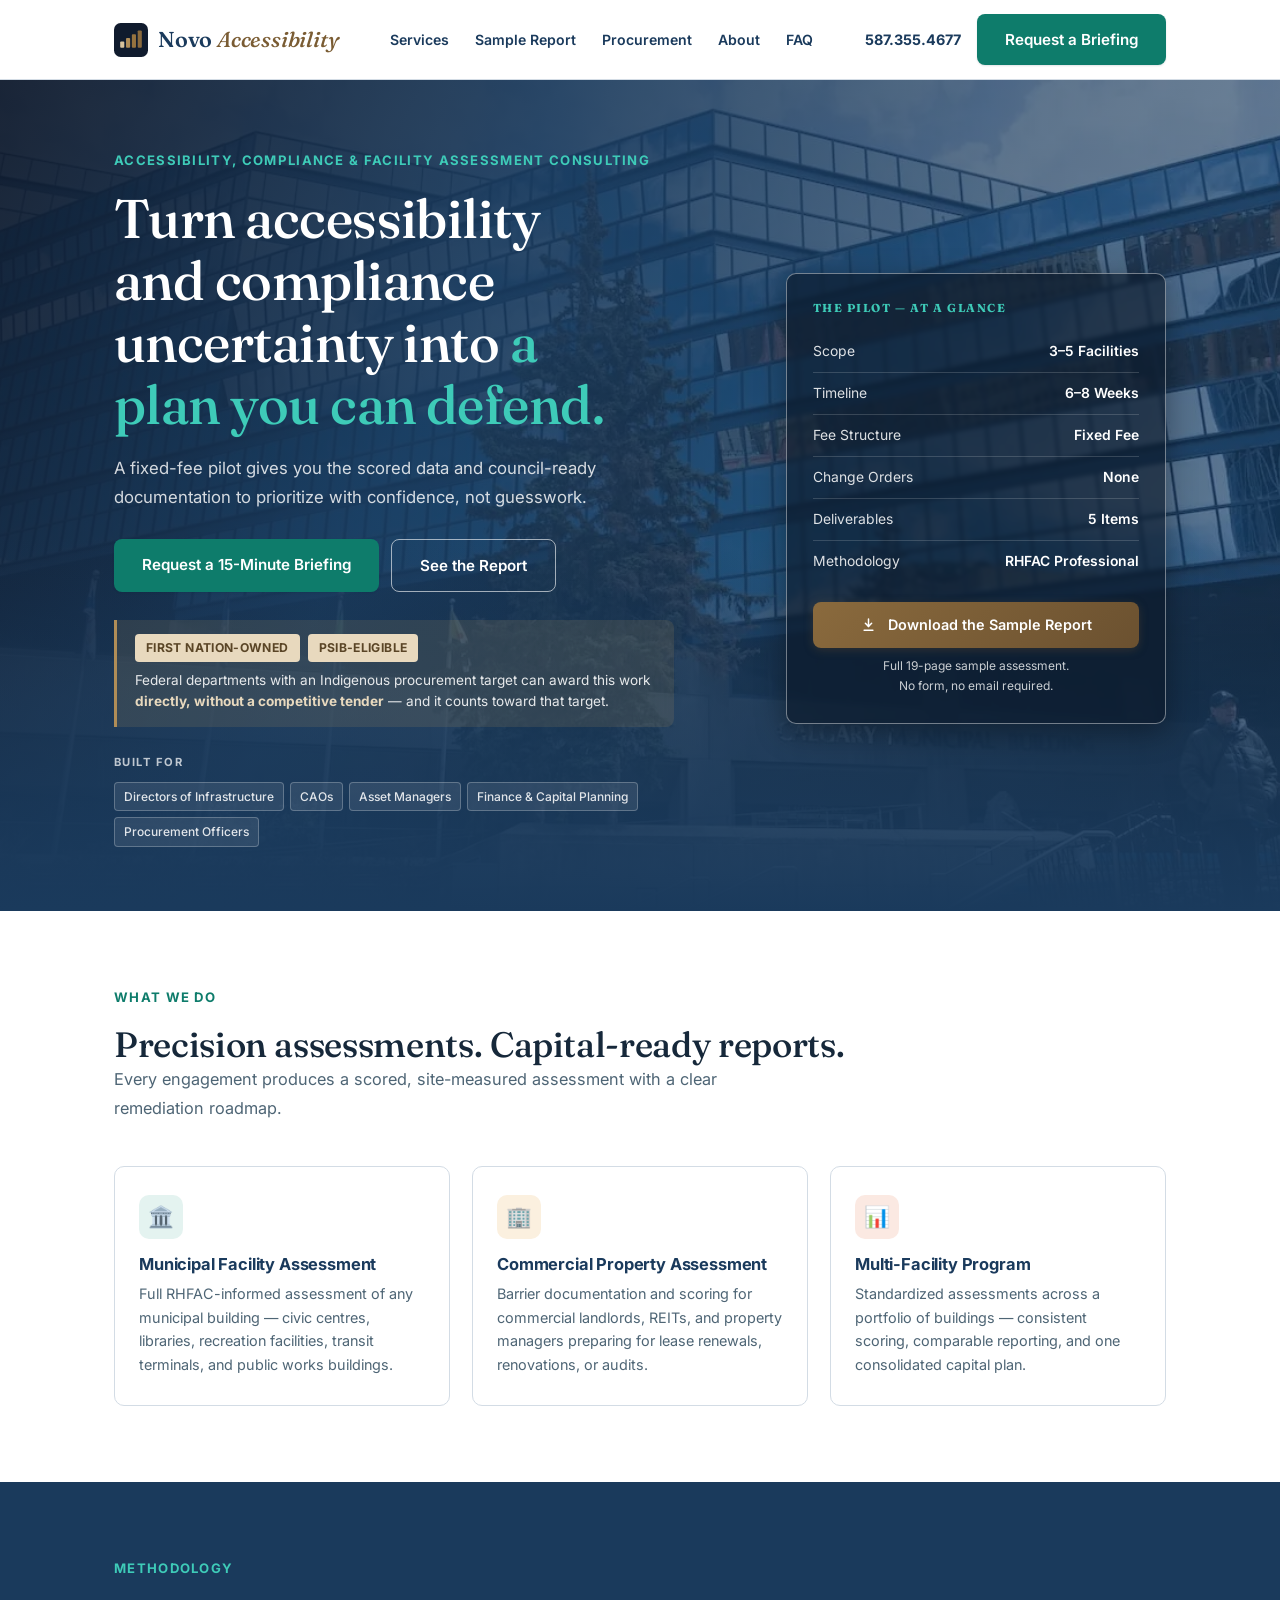
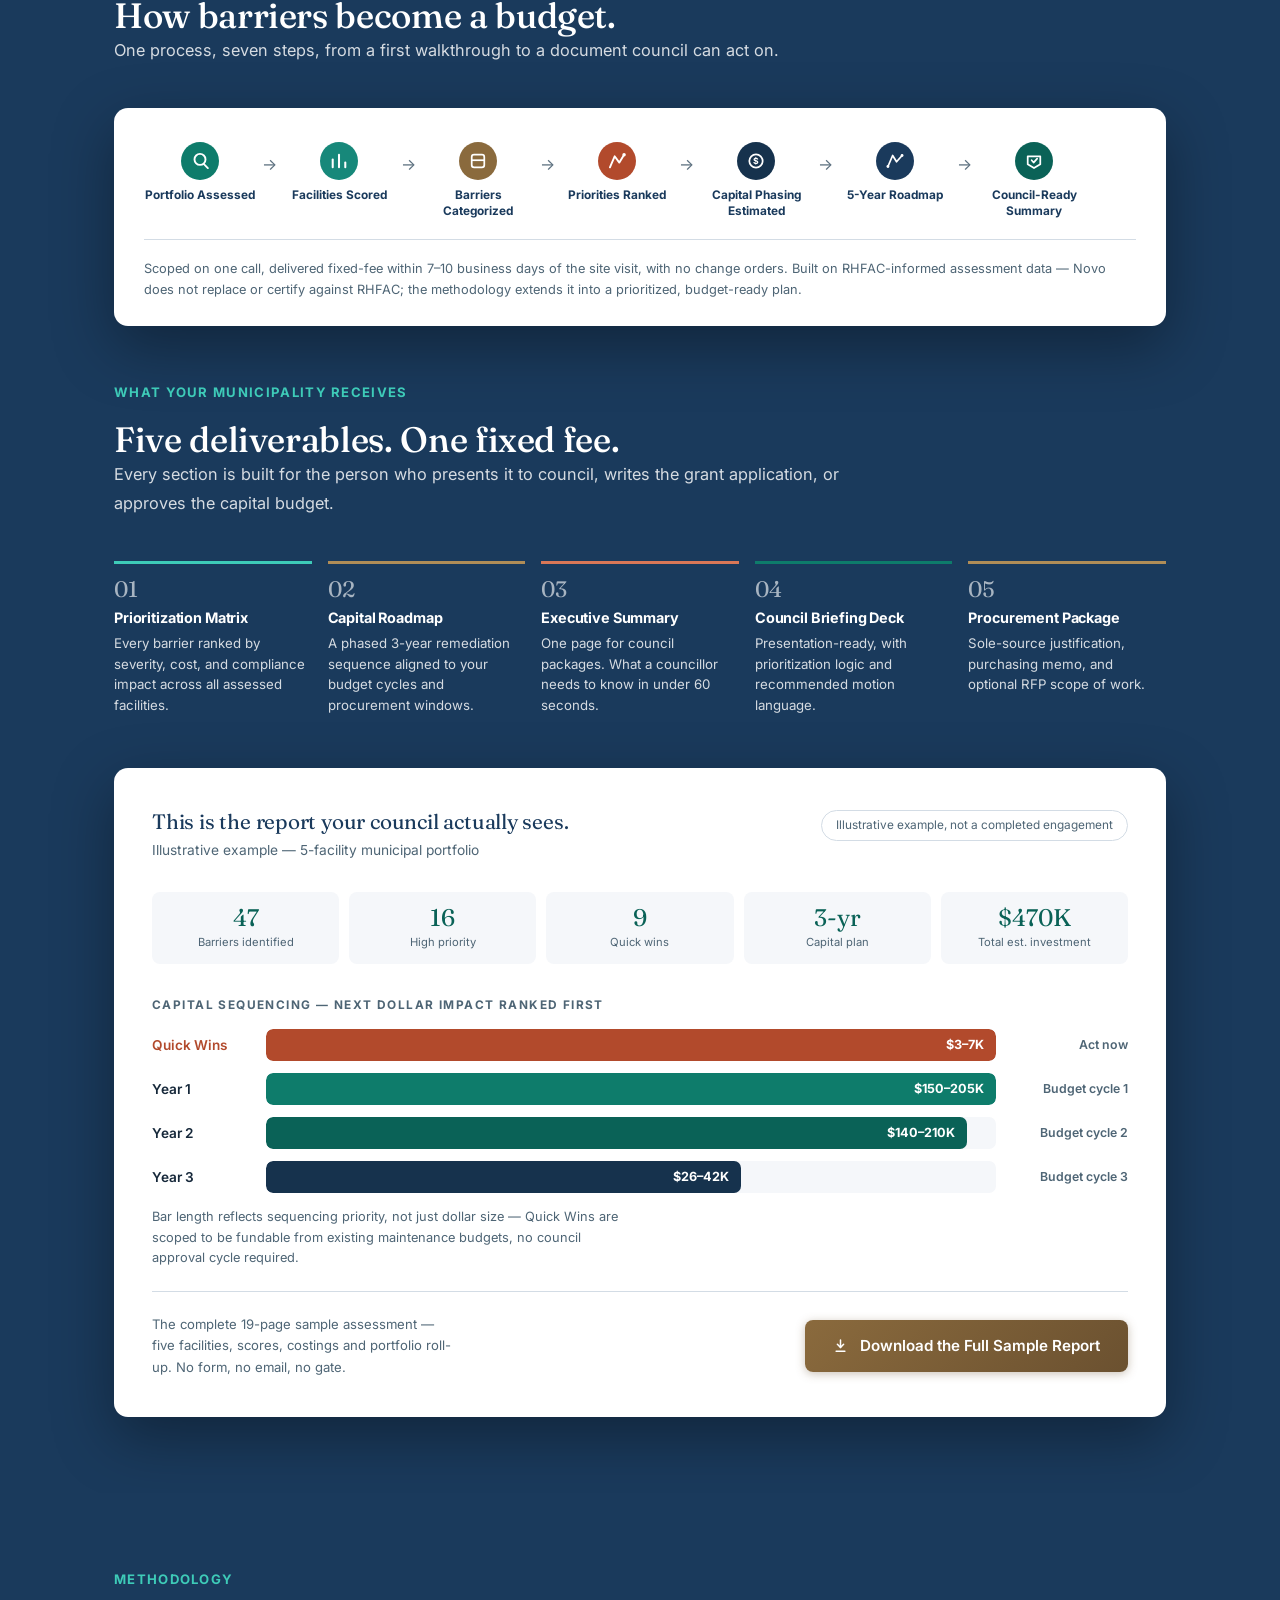
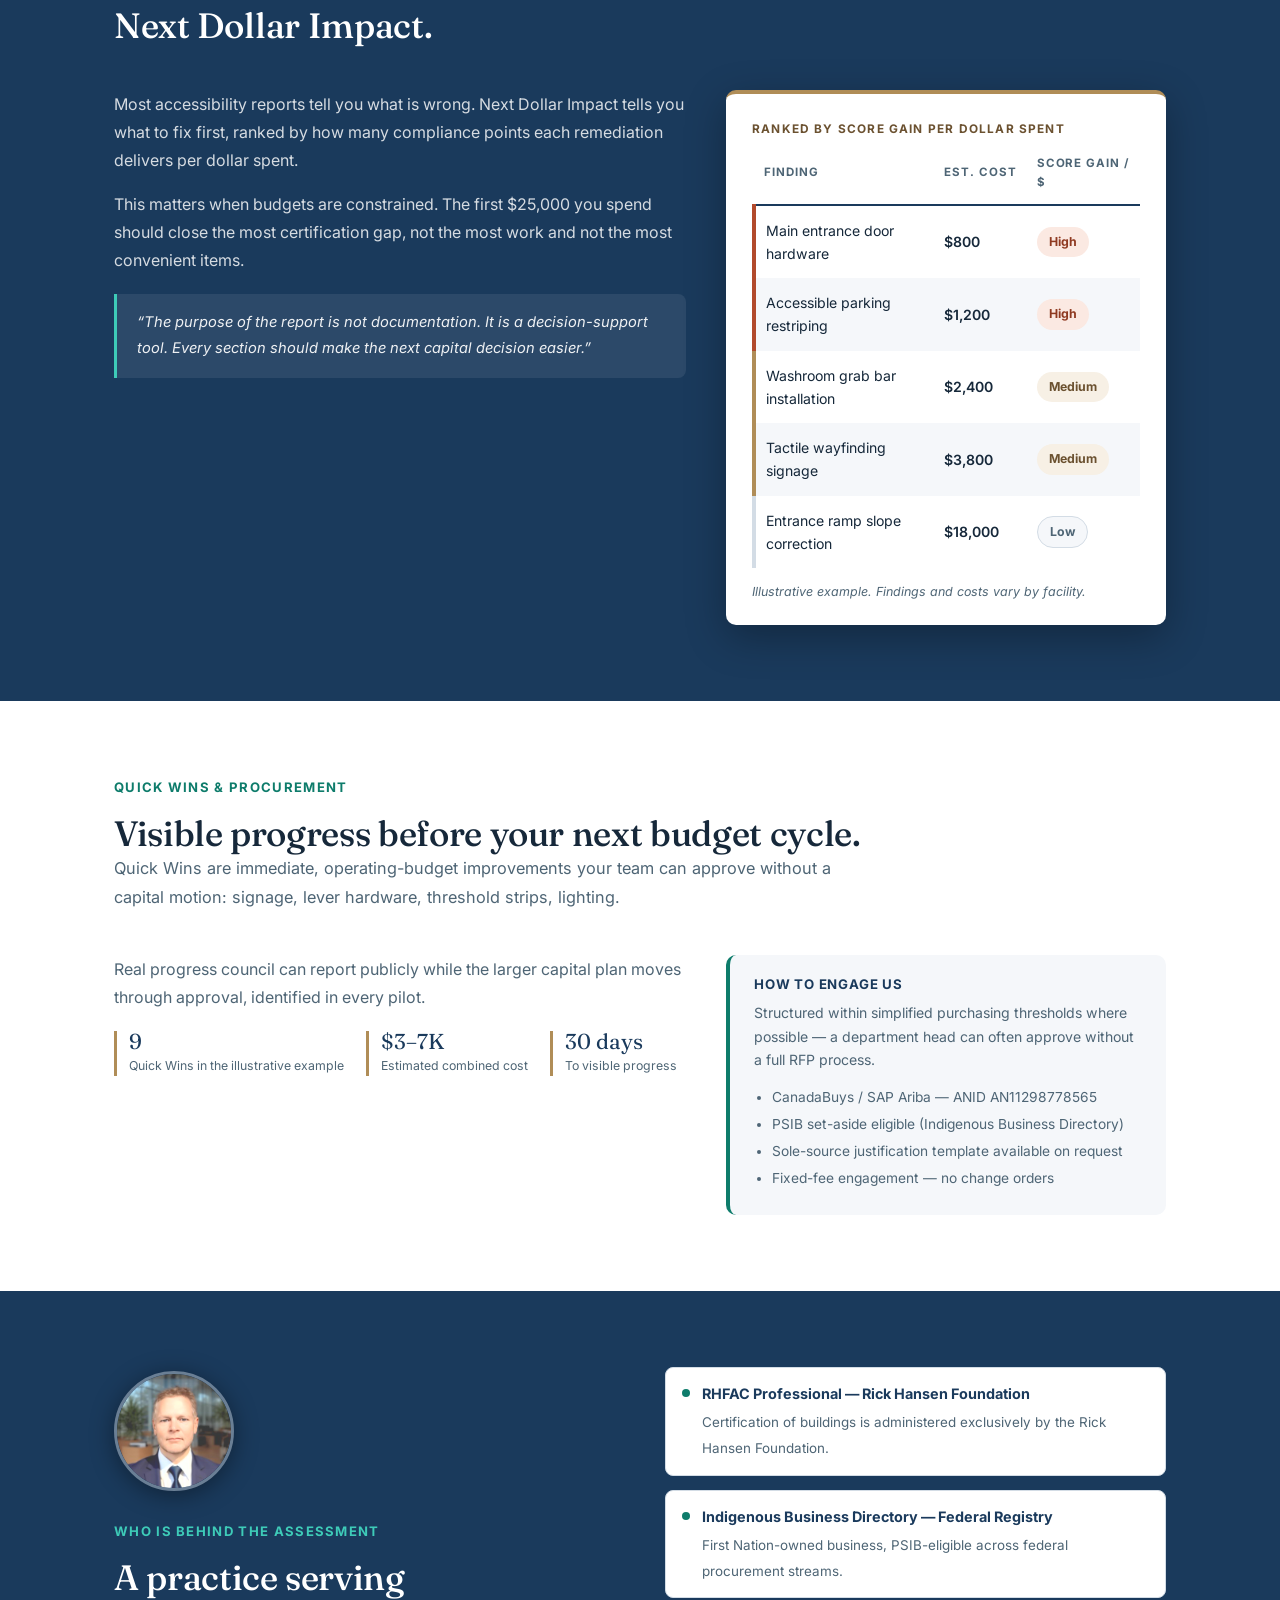
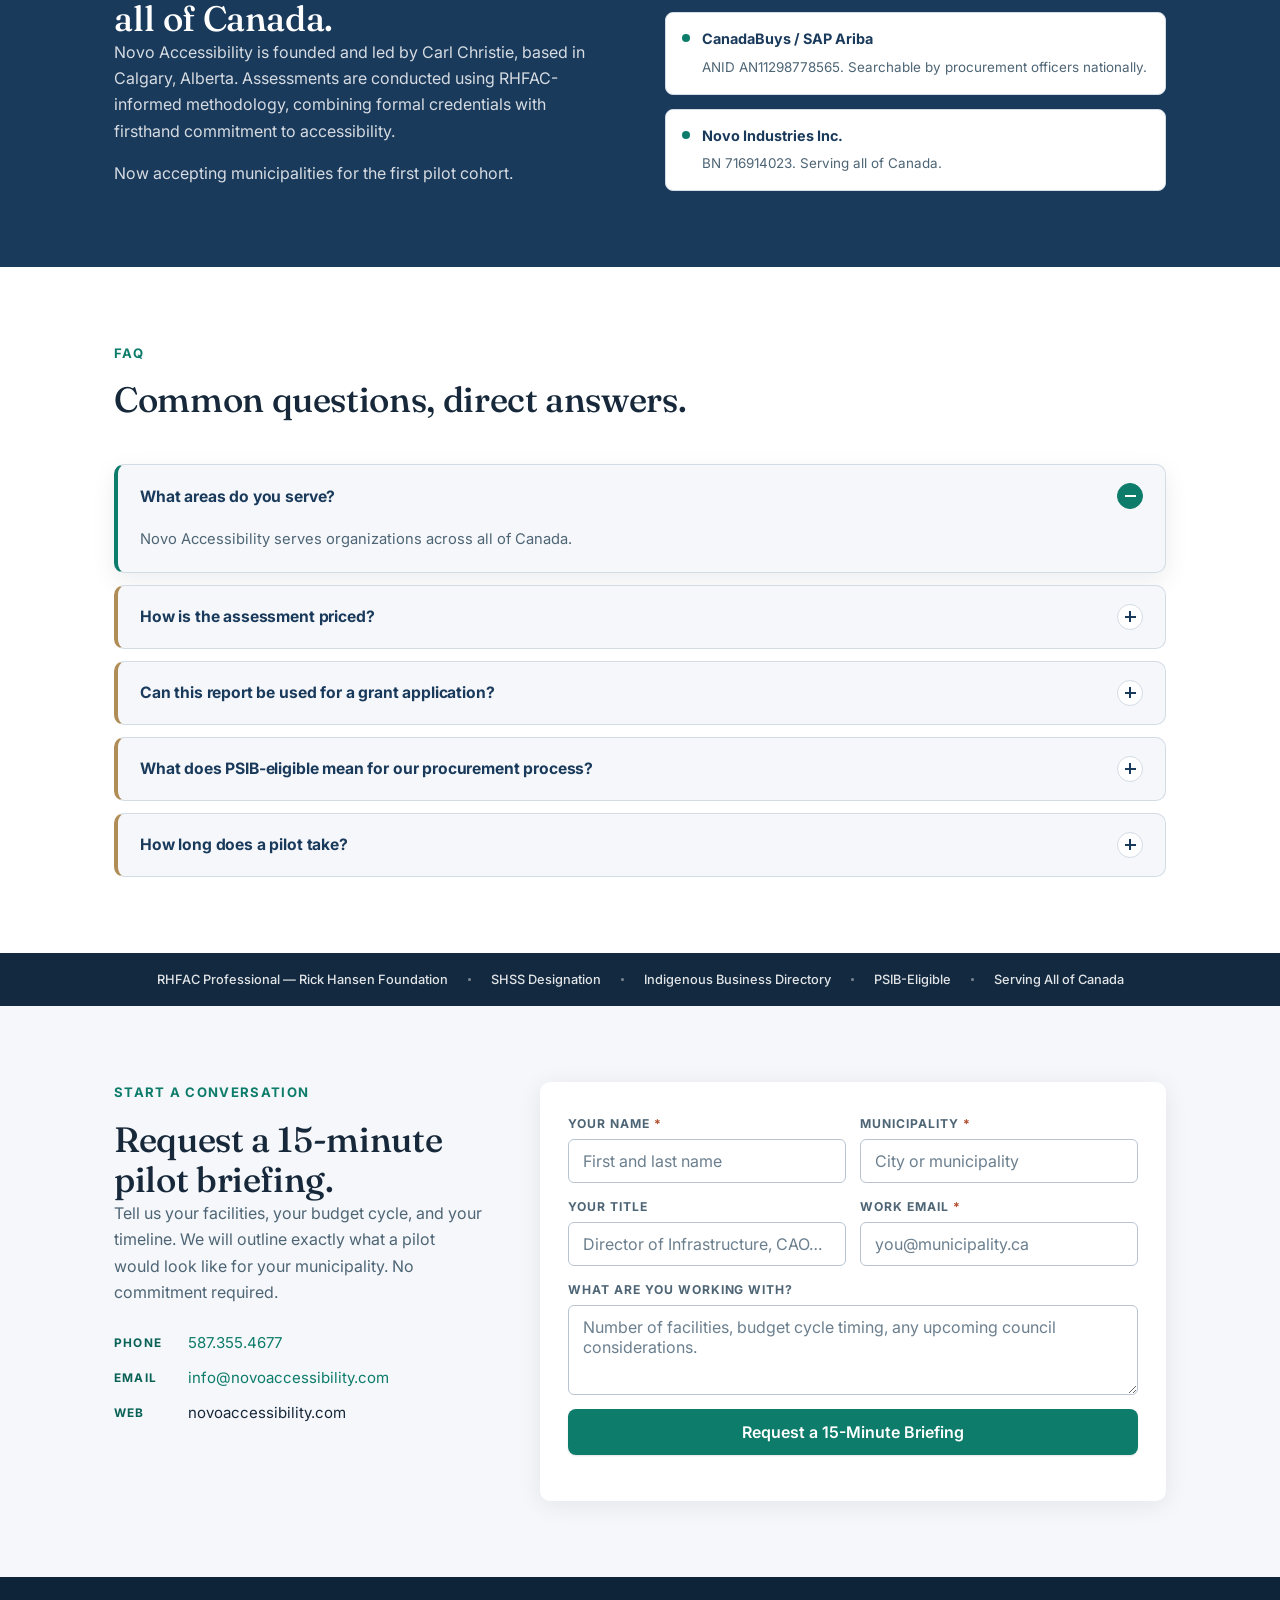
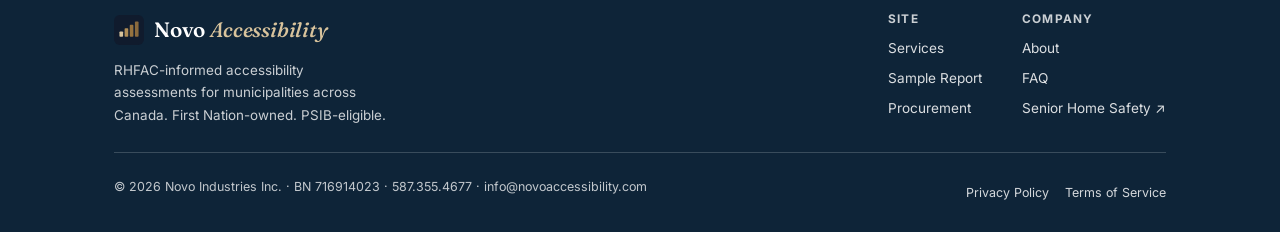
==== commit f63c4e2c: "Rename index_4.html to index.html" ====
--- a/index.html
+++ b/index.html
@@ -1,256 +1,410 @@
 <!DOCTYPE html>
-<html lang="en">
+<html lang="en-CA">
 <head>
 <meta charset="UTF-8">
 <meta name="viewport" content="width=device-width, initial-scale=1.0">
-<title>Novo Accessibility — Accessibility, Compliance &amp; Facility Assessment Consulting | Canada</title>
-<link rel="icon" type="image/png" sizes="16x16" href="[data-uri]">
-<link rel="icon" type="image/png" sizes="32x32" href="[data-uri]">
-<link rel="apple-touch-icon" sizes="180x180" href="[data-uri]">
+<title>Novo Accessibility — Municipal Accessibility Capital Planning | Canada</title>
 <meta name="description" content="Council-ready accessibility capital planning for municipalities. RHFAC Professional assessments with defensible prioritization, Quick Wins, and procurement-ready deliverables in a fixed-fee pilot engagement. Serving all of Canada.">
-<script type="application/ld+json">
-{"@context":"https://schema.org","@type":"ProfessionalService","name":"Novo Accessibility","description":"Municipal accessibility capital planning. RHFAC Professional assessments with council-ready deliverables for municipalities across Canada.","url":"https://novoaccessibility.com","areaServed":"Canada"}
-</script>
+<link rel="canonical" href="https://novoaccessibility.com/">
+<meta name="theme-color" content="#1A3A5C">
+<meta name="format-detection" content="telephone=no">
+
+<!-- Social sharing: matters when a CAO forwards this link internally -->
+<meta property="og:type" content="website">
+<meta property="og:site_name" content="Novo Accessibility">
+<meta property="og:locale" content="en_CA">
+<meta property="og:url" content="https://novoaccessibility.com/">
+<meta property="og:title" content="Turn accessibility uncertainty into a plan you can defend.">
+<meta property="og:description" content="Fixed-fee RHFAC-informed assessments that turn barriers into a phased, council-ready capital plan. First Nation-owned. PSIB-eligible. Serving all of Canada.">
+<meta property="og:image" content="https://novoaccessibility.com/og-image.jpg">
+<meta property="og:image:width" content="1200">
+<meta property="og:image:height" content="630">
+<meta property="og:image:alt" content="Novo Accessibility — municipal accessibility capital planning">
+<meta name="twitter:card" content="summary_large_image">
+<meta name="twitter:title" content="Turn accessibility uncertainty into a plan you can defend.">
+<meta name="twitter:description" content="Fixed-fee RHFAC-informed assessments that turn barriers into a phased, council-ready capital plan.">
+<meta name="twitter:image" content="https://novoaccessibility.com/og-image.jpg">
+
+<link rel="icon" href="favicon.svg" type="image/svg+xml">
+<link rel="icon" href="favicon-32.png" sizes="32x32" type="image/png">
+<link rel="apple-touch-icon" href="apple-touch-icon.png">
+
 <link rel="preconnect" href="https://fonts.googleapis.com">
 <link rel="preconnect" href="https://fonts.gstatic.com" crossorigin>
-<link href="https://fonts.googleapis.com/css2?family=Fraunces:opsz,wght@9..144,400;9..144,500;9..144,600;9..144,700&family=Inter:wght@400;500;600;700;800&display=swap" rel="stylesheet">
+<link rel="preload" as="image" href="hero-city-hall.webp" fetchpriority="high">
+<link rel="stylesheet" href="https://fonts.googleapis.com/css2?family=Fraunces:opsz,wght@9..144,400;9..144,500;9..144,600;9..144,700&family=Inter:wght@400;500;600;700&display=swap">
+
+<script type="application/ld+json">
+{
+  "@context": "https://schema.org",
+  "@graph": [
+    {
+      "@type": "ProfessionalService",
+      "@id": "https://novoaccessibility.com/#organization",
+      "name": "Novo Accessibility",
+      "legalName": "Novo Industries Inc.",
+      "alternateName": "Novo Industries Inc.",
+      "description": "Municipal accessibility capital planning. RHFAC Professional assessments with council-ready, procurement-ready deliverables for municipalities across Canada.",
+      "url": "https://novoaccessibility.com",
+      "logo": "https://novoaccessibility.com/apple-touch-icon.png",
+      "image": "https://novoaccessibility.com/og-image.jpg",
+      "email": "info@novoaccessibility.com",
+      "telephone": "+1-587-355-4677",
+      "priceRange": "$$",
+      "address": { "@type": "PostalAddress", "addressRegion": "AB", "addressCountry": "CA" },
+      "areaServed": { "@type": "Country", "name": "Canada" },
+      "founder": {
+        "@type": "Person",
+        "name": "Carl Christie",
+        "jobTitle": "Founder",
+        "hasCredential": {
+          "@type": "EducationalOccupationalCredential",
+          "credentialCategory": "Professional Designation",
+          "name": "RHFAC Professional",
+          "recognizedBy": { "@type": "Organization", "name": "Rick Hansen Foundation" }
+        }
+      },
+      "identifier": [
+        { "@type": "PropertyValue", "name": "Business Number", "value": "716914023" },
+        { "@type": "PropertyValue", "name": "CanadaBuys / SAP Ariba ANID", "value": "AN11298778565" }
+      ],
+      "knowsAbout": ["Accessibility assessment","RHFAC","Municipal capital planning","Barrier removal","Accessible design","Public procurement"],
+      "additionalProperty": [
+        { "@type": "PropertyValue", "name": "Ownership", "value": "First Nation-owned" },
+        { "@type": "PropertyValue", "name": "Federal procurement status", "value": "PSIB-eligible (Procurement Strategy for Indigenous Business)" }
+      ],
+      "hasOfferCatalog": {
+        "@type": "OfferCatalog",
+        "name": "Assessment Services",
+        "itemListElement": [
+          { "@type": "Offer", "itemOffered": { "@type": "Service", "name": "Municipal Facility Assessment", "description": "RHFAC-informed assessment of municipal buildings including civic centres, libraries, recreation facilities, transit terminals and public works buildings." } },
+          { "@type": "Offer", "itemOffered": { "@type": "Service", "name": "Commercial Property Assessment", "description": "Barrier documentation and scoring for commercial landlords, REITs and property managers." } },
+          { "@type": "Offer", "itemOffered": { "@type": "Service", "name": "Multi-Facility Program", "description": "Standardized portfolio assessments with consistent scoring and one consolidated capital plan." } }
+        ]
+      },
+      "sameAs": ["https://novoseniorsafety.com"]
+    },
+    {
+      "@type": "WebSite",
+      "@id": "https://novoaccessibility.com/#website",
+      "url": "https://novoaccessibility.com",
+      "name": "Novo Accessibility",
+      "publisher": { "@id": "https://novoaccessibility.com/#organization" },
+      "inLanguage": "en-CA"
+    },
+    {
+      "@type": "FAQPage",
+      "@id": "https://novoaccessibility.com/#faq",
+      "mainEntity": [
+        { "@type": "Question", "name": "What areas do you serve?", "acceptedAnswer": { "@type": "Answer", "text": "Novo Accessibility serves organizations across all of Canada." } },
+        { "@type": "Question", "name": "How is the assessment priced?", "acceptedAnswer": { "@type": "Answer", "text": "Pricing depends on facility size, number of buildings, and location. Contact us for a scoping conversation and a written fixed-fee quote. No change orders on fixed-fee work." } },
+        { "@type": "Question", "name": "Can this report be used for a grant application?", "acceptedAnswer": { "@type": "Answer", "text": "Yes. The scored findings, phased capital plan, and certification pathway table are built with grant writers in mind, including CMHC and Enabling Accessibility Fund submissions." } },
+        { "@type": "Question", "name": "What does PSIB-eligible mean for our procurement process?", "acceptedAnswer": { "@type": "Answer", "text": "Federal departments with an Indigenous procurement target can award contracts through the Procurement Strategy for Indigenous Business without competitive tender. Novo counts toward that target." } },
+        { "@type": "Question", "name": "How long does a pilot take?", "acceptedAnswer": { "@type": "Answer", "text": "A pilot covers 3 to 5 facilities over 6 to 8 weeks, with the full report delivered within 7 to 10 business days of the final site visit." } }
+      ]
+    }
+  ]
+}
+</script>
+
 <style>
 :root{
   --navy:#1A3A5C; --navy2:#12293F; --teal:#0E7C6B; --teal2:#0A6257;
-  --mint:#3ECBB8; --amber:#B08D57; --coral:#D97757;
-  --off:#F5F7FA; --white:#FFFFFF; --text:#1A2B3C;
+  --mint:#3ECBB8; --amber:#B08D57; --coral:#D97757; --coral-deep:#B24A2C;
+  --off:#F5F7FA; --white:#FFFFFF; --text:#16283A;
   --teal-tint:#EEF7F5; --amber-tint:#F7F0E5; --navy-mid:#16324D;
-  --muted:#5A7080; --border:#DCE3EA; --radius:10px;
-  --gold:#B08D57; --gold-deep:#8A6A3D; --gold-tint:#F7F0E5;
-  --font-display:'Fraunces', Georgia, serif;
-  --font-body:'Inter', system-ui, sans-serif;
+  --muted:#4E6575; --border:#D3DCE5; --radius:10px;
+  --gold:#B08D57; --gold-deep:#7A5C33; --gold-text:#6B5130; --gold-tint:#F7F0E5;
+  --on-dark:rgba(255,255,255,.82);
+  --on-dark-soft:rgba(255,255,255,.68);
+  --font-display:'Fraunces', Georgia, 'Times New Roman', serif;
+  --font-body:'Inter', system-ui, -apple-system, 'Segoe UI', Roboto, sans-serif;
 }
 *,*::before,*::after{box-sizing:border-box;margin:0;padding:0;}
-html{scroll-behavior:smooth;}
+html{scroll-behavior:smooth;-webkit-text-size-adjust:100%;}
 body{font-family:var(--font-body);font-size:16px;color:var(--text);background:var(--white);line-height:1.65;-webkit-font-smoothing:antialiased;}
 .w{max-width:1100px;margin:0 auto;padding:0 24px;}
 h1,h2,h3{font-family:var(--font-display);font-weight:500;line-height:1.14;letter-spacing:-.01em;text-wrap:balance;font-optical-sizing:auto;}
-h1{font-size:clamp(2.3rem,4.6vw,3.4rem);font-weight:500;}
-h2{font-size:clamp(1.65rem,2.9vw,2.2rem);font-weight:500;}
+h1{font-size:clamp(2.1rem,4.6vw,3.4rem);font-weight:500;}
+h2{font-size:clamp(1.6rem,2.9vw,2.2rem);font-weight:500;}
 h3{font-size:1.03rem;font-family:var(--font-body);font-weight:700;}
 p{margin-bottom:1em;} p:last-child{margin-bottom:0;}
 a{color:var(--teal);text-decoration:none;}
-:focus-visible{outline:2px solid var(--teal);outline-offset:3px;}
+a:hover{text-decoration:underline;}
+img{max-width:100%;height:auto;}
+
+/* Visible, high-contrast focus ring on every interactive element */
+:focus-visible{outline:3px solid var(--teal);outline-offset:3px;border-radius:3px;}
+.hero :focus-visible,.about-sec :focus-visible,#report :focus-visible,#ndi :focus-visible,footer :focus-visible{outline-color:var(--mint);}
+
+/* Keyboard users can jump straight to content */
+.skip-link{position:absolute;left:-9999px;top:0;z-index:200;background:var(--white);color:var(--navy);
+  padding:14px 22px;font-weight:700;border:2px solid var(--teal);border-radius:0 0 8px 0;}
+.skip-link:focus{left:0;}
+
+/* Sticky nav would otherwise cover anchor targets */
+[id]{scroll-margin-top:88px;}
+
 .btn{display:inline-block;padding:13px 28px;border-radius:8px;font-family:var(--font-body);font-size:.95rem;font-weight:600;cursor:pointer;transition:background .18s,opacity .18s,transform .18s,box-shadow .18s;text-decoration:none;border:none;}
+.btn:hover{text-decoration:none;}
 .btn-primary{background:var(--teal);color:var(--white);box-shadow:0 1px 2px rgba(11,31,51,.12);}
 .btn-primary:hover{background:var(--teal2);transform:translateY(-1px);box-shadow:0 6px 16px rgba(14,124,107,.28);}
-.btn-outline-dark{background:transparent;color:var(--white);border:1.5px solid rgba(255,255,255,.45);}
-.btn-outline-dark:hover{background:rgba(255,255,255,.08);border-color:rgba(255,255,255,.7);}
+.btn-outline-dark{background:transparent;color:var(--white);border:1.5px solid rgba(255,255,255,.6);}
+.btn-outline-dark:hover{background:rgba(255,255,255,.12);border-color:rgba(255,255,255,.85);}
 .btn-outline-light{background:transparent;color:var(--navy);border:1.5px solid var(--border);}
 .btn-outline-light:hover{background:var(--off);border-color:var(--teal);}
-.btn-gold{background:linear-gradient(135deg,var(--gold) 0%,var(--gold-deep) 100%);color:var(--white);box-shadow:0 2px 10px rgba(138,106,61,.35);border:none;}
-.btn-gold:hover{box-shadow:0 8px 22px rgba(138,106,61,.5);transform:translateY(-1px);}
+.btn-gold{background:linear-gradient(135deg,#8A6A3D 0%,#6B5130 100%);color:var(--white);box-shadow:0 2px 10px rgba(107,81,48,.35);border:none;}
+.btn-gold:hover{box-shadow:0 8px 22px rgba(107,81,48,.5);transform:translateY(-1px);}
 .btn-gold .dl-icon{display:inline-block;margin-right:8px;vertical-align:-2px;}
+.btn[disabled]{opacity:.6;cursor:not-allowed;transform:none;}
 .eyebrow{font-size:.82rem;font-weight:700;text-transform:uppercase;letter-spacing:.1em;color:var(--teal);display:block;margin-bottom:16px;}
 .eyebrow.on-dark{color:var(--mint);opacity:1;}
+.visually-hidden{position:absolute;width:1px;height:1px;padding:0;margin:-1px;overflow:hidden;clip:rect(0 0 0 0);white-space:nowrap;border:0;}
 
 /* NAV */
-nav{position:sticky;top:0;z-index:100;background:var(--white);border-bottom:1px solid var(--border);padding:14px 0;}
-.nav-inner{display:flex;justify-content:space-between;align-items:center;gap:20px;}
-.nav-logo img{height:40px;display:block;}
-.logo-lockup{display:flex;align-items:center;gap:10px;}
+.site-header{position:sticky;top:0;z-index:100;background:var(--white);border-bottom:1px solid var(--border);}
+.nav-inner{display:flex;justify-content:space-between;align-items:center;gap:16px;padding:14px 24px;max-width:1100px;margin:0 auto;}
+.logo-lockup{display:flex;align-items:center;gap:10px;color:inherit;}
+.logo-lockup:hover{text-decoration:none;}
 .logo-icon{flex-shrink:0;display:block;width:34px;height:34px;}
-.nav-logo-text{font-family:var(--font-display);font-weight:600;font-size:1.5rem;color:var(--navy);letter-spacing:-.01em;display:flex;align-items:baseline;gap:5px;}
+.nav-logo-text{font-family:var(--font-display);font-weight:600;font-size:1.35rem;color:var(--navy);letter-spacing:-.01em;display:flex;align-items:baseline;gap:5px;white-space:nowrap;}
 .nav-logo-text .mark{font-style:italic;font-weight:500;color:var(--gold-deep);}
 .nav-links{display:flex;gap:26px;align-items:center;}
 .nav-links a{font-size:.88rem;font-weight:600;color:var(--navy);}
 .nav-links a:hover{color:var(--teal);}
-.nav-right{display:flex;align-items:center;gap:22px;}
-@media (max-width:900px){ .nav-links{display:none;} }
-
-/* HERO */
-.hero{background:var(--navy);padding:70px 0 64px;position:relative;overflow:hidden;
-  background-color:var(--navy);
+.nav-right{display:flex;align-items:center;gap:16px;}
+.nav-phone{font-size:.9rem;font-weight:700;color:var(--navy);white-space:nowrap;}
+.nav-phone:hover{color:var(--teal);}
+@media (max-width:1040px){ .nav-phone{display:none;} }
+.nav-toggle{display:none;align-items:center;gap:8px;background:var(--white);border:1.5px solid var(--border);border-radius:8px;
+  padding:9px 13px;font-family:var(--font-body);font-size:.85rem;font-weight:600;color:var(--navy);cursor:pointer;}
+.nav-toggle:hover{border-color:var(--teal);}
+.nav-toggle svg{display:block;}
+.nav-toggle .icon-close{display:none;}
+.nav-toggle[aria-expanded="true"] .icon-open{display:none;}
+.nav-toggle[aria-expanded="true"] .icon-close{display:block;}
+.mobile-panel{display:none;border-top:1px solid var(--border);background:var(--white);padding:8px 24px 18px;}
+.mobile-panel a{display:block;padding:13px 4px;font-size:1rem;font-weight:600;color:var(--navy);border-bottom:1px solid var(--border);}
+.mobile-panel a:last-of-type{border-bottom:none;}
+.mobile-panel .btn{display:block;text-align:center;margin-top:14px;}
+@media (max-width:900px){
+  .nav-links{display:none;}
+  .nav-right .btn-primary{display:none;}
+  .nav-toggle{display:inline-flex;}
+  .mobile-panel[data-open="true"]{display:block;}
+}
+
+/* HERO — navy paints instantly; the photo layers on top without blocking text */
+.hero{background-color:var(--navy);padding:70px 0 64px;position:relative;overflow:hidden;}
+.hero::before{content:"";position:absolute;inset:0;pointer-events:none;
   background-image:
-    linear-gradient(115deg, rgba(16,27,45,.94) 0%, rgba(26,58,92,.9) 34%, rgba(26,58,92,.62) 62%, rgba(26,58,92,.42) 100%),
-    url('calgary%20city%20hall.png');
-  background-position: center, center 38%;
-  background-size: auto, cover;
-  background-repeat: no-repeat, no-repeat;
-}
-.hero-inner{position:relative;z-index:1;}
-.hero::after{content:"";position:absolute;right:-120px;top:-160px;width:520px;height:520px;border-radius:50%;background:radial-gradient(circle,rgba(62,203,184,.14) 0%,rgba(62,203,184,0) 70%);pointer-events:none;}
-.hero::before{content:"";position:absolute;inset:0;background:linear-gradient(180deg,rgba(26,58,92,0) 55%,var(--navy) 100%);pointer-events:none;}
-.hero-inner{display:grid;grid-template-columns:1.15fr 380px;gap:56px;align-items:center;position:relative;}
+    linear-gradient(115deg, rgba(16,27,45,.95) 0%, rgba(26,58,92,.92) 34%, rgba(26,58,92,.7) 62%, rgba(26,58,92,.55) 100%),
+    url('hero-city-hall.webp');
+  background-position:center, center 38%;
+  background-size:auto, cover;
+  background-repeat:no-repeat, no-repeat;}
+.hero::after{content:"";position:absolute;inset:0;pointer-events:none;
+  background:linear-gradient(180deg,rgba(26,58,92,0) 55%,var(--navy) 100%);}
+.hero-inner{display:grid;grid-template-columns:1.15fr 380px;gap:56px;align-items:center;position:relative;z-index:1;}
 .hero h1{color:var(--white);margin-bottom:18px;}
 .hero h1 em{color:var(--mint);font-style:normal;}
-.hero-sub{font-size:1.05rem;color:rgba(255,255,255,.74);margin-bottom:26px;line-height:1.75;max-width:52ch;text-wrap:pretty;}
-.role-tags{display:flex;flex-wrap:wrap;gap:6px;margin-bottom:0;}
-.role-tag{background:rgba(255,255,255,.05);border:1px solid rgba(255,255,255,.1);border-radius:4px;padding:4px 9px;font-size:.72rem;color:rgba(255,255,255,.55);font-weight:500;}
-.hero-for-label{font-size:.68rem;font-weight:700;text-transform:uppercase;letter-spacing:.13em;color:rgba(255,255,255,.3);margin:26px 0 10px;}
+.hero-sub{font-size:1.05rem;color:var(--on-dark);margin-bottom:26px;line-height:1.75;max-width:52ch;text-wrap:pretty;}
+.role-tags{display:flex;flex-wrap:wrap;gap:6px;margin-bottom:0;list-style:none;}
+.role-tag{background:rgba(255,255,255,.09);border:1px solid rgba(255,255,255,.24);border-radius:4px;padding:4px 9px;font-size:.75rem;color:rgba(255,255,255,.86);font-weight:500;}
+.hero-for-label{font-size:.7rem;font-weight:700;text-transform:uppercase;letter-spacing:.13em;color:rgba(255,255,255,.72);margin:26px 0 10px;}
+
+/* First Nation-owned / PSIB — the reason a federal buyer can award directly */
+.fn-strip{margin-top:28px;border-left:3px solid var(--gold);background:rgba(176,141,87,.16);
+  border-radius:0 8px 8px 0;padding:14px 18px;max-width:56ch;}
+.fn-pills{display:flex;flex-wrap:wrap;gap:8px;margin-bottom:8px;list-style:none;}
+.fn-pill{display:inline-block;background:#E8D9BE;color:#5A4526;border-radius:4px;
+  padding:4px 11px;font-size:.76rem;font-weight:700;letter-spacing:.03em;text-transform:uppercase;}
+.fn-note{font-size:.85rem;color:rgba(255,255,255,.88);line-height:1.6;margin:0;}
+.fn-note strong{color:#E8D9BE;font-weight:700;}
 .hero-ctas{display:flex;gap:12px;flex-wrap:wrap;}
-.hero-card{background:rgba(255,255,255,.07);border:1.5px solid rgba(255,255,255,.4);border-radius:var(--radius);padding:28px 26px;box-shadow:0 8px 30px rgba(0,0,0,.35);}
-.hero-card-label{font-size:.7rem;font-weight:700;text-transform:uppercase;letter-spacing:.13em;color:var(--mint);margin-bottom:16px;}
+.hero-card{background:rgba(11,24,40,.62);border:1.5px solid rgba(255,255,255,.42);border-radius:var(--radius);padding:28px 26px;box-shadow:0 8px 30px rgba(0,0,0,.35);backdrop-filter:blur(2px);}
+.hero-card-label{font-size:.72rem;font-weight:700;text-transform:uppercase;letter-spacing:.13em;color:var(--mint);margin-bottom:16px;}
 .pilot-specs{list-style:none;margin-bottom:20px;}
-.pilot-specs li{display:flex;justify-content:space-between;align-items:center;padding:9px 0;border-bottom:1px solid rgba(255,255,255,.08);font-size:.87rem;}
+.pilot-specs li{display:flex;justify-content:space-between;align-items:center;gap:12px;padding:9px 0;border-bottom:1px solid rgba(255,255,255,.16);font-size:.87rem;}
 .pilot-specs li:last-child{border-bottom:none;}
-.spec-label{color:rgba(255,255,255,.82);text-shadow:0 1px 3px rgba(0,0,0,.55);}
-.spec-val{color:var(--white);font-weight:600;text-shadow:0 1px 3px rgba(0,0,0,.55);}
+.spec-label{color:rgba(255,255,255,.86);}
+.spec-val{color:var(--white);font-weight:600;text-align:right;}
 .hero-dl a{width:100%;text-align:center;display:block;font-size:.9rem;padding:11px 18px;}
-.hero-dl-note{font-size:.72rem;color:rgba(255,255,255,.35);margin-top:8px;text-align:center;text-wrap:balance;}
+.hero-dl-note{font-size:.75rem;color:rgba(255,255,255,.78);margin-top:8px;text-align:center;text-wrap:balance;}
 
 /* GENERIC SECTION */
 section{padding:76px 0;}
 .sec-head{max-width:760px;margin-bottom:44px;}
 .sec-head p{font-size:1.02rem;color:var(--muted);line-height:1.75;text-wrap:pretty;}
+.sec-head.on-dark p{color:var(--on-dark);}
+.sec-head.on-dark h2{color:var(--white);}
 
 /* SERVICES */
-.services-grid{display:grid;grid-template-columns:repeat(3,1fr);gap:22px;}
+.services-grid{display:grid;grid-template-columns:repeat(3,1fr);gap:22px;list-style:none;}
 .svc-card{border:1px solid var(--border);border-radius:var(--radius);padding:28px 24px;transition:box-shadow .2s,transform .2s;}
 .svc-card:hover{box-shadow:0 10px 30px rgba(11,31,51,.08);transform:translateY(-2px);}
 .icon-badge{width:44px;height:44px;border-radius:10px;display:flex;align-items:center;justify-content:center;margin-bottom:16px;font-size:1.3rem;}
-.badge-teal{background:#E4F3F0;color:var(--teal);}
-.badge-amber{background:#FBF0DF;color:var(--amber);}
-.badge-coral{background:#FBE9E2;color:var(--coral);}
+.badge-teal{background:#E4F3F0;}
+.badge-amber{background:#FBF0DF;}
+.badge-coral{background:#FBE9E2;}
 .svc-card h3{color:var(--navy);margin-bottom:8px;}
 .svc-card p{font-size:.9rem;color:var(--muted);}
 
-/* DELIVERABLES */
-.deliverables-grid{display:grid;grid-template-columns:repeat(5,1fr);gap:16px;margin-bottom:52px;}
-.d-card{border-top:3px solid var(--teal);padding-top:14px;}
-.d-card-dark{border-top-color:var(--mint);}
-.d-card-dark .d-n{color:rgba(255,255,255,.25);}
+/* METHODOLOGY FLOW */
 .flow-card{background:var(--white);border-radius:14px;padding:34px 30px 26px;box-shadow:0 20px 60px rgba(0,0,0,.35);}
-.flow-track{display:flex;align-items:flex-start;flex-wrap:wrap;gap:18px 6px;}
+.flow-track{display:flex;align-items:flex-start;flex-wrap:wrap;gap:18px 6px;list-style:none;counter-reset:step;}
 .flow-step{display:flex;flex-direction:column;align-items:center;text-align:center;width:112px;}
 .flow-n{width:38px;height:38px;border-radius:50%;display:flex;align-items:center;justify-content:center;margin-bottom:8px;flex-shrink:0;}
 .flow-label{font-size:.74rem;font-weight:700;color:var(--navy);line-height:1.3;}
-.flow-arrow{color:var(--border);font-size:1rem;margin-top:9px;flex-shrink:0;}
-.flow-foot{font-size:.78rem;color:var(--muted);margin-top:20px;padding-top:18px;border-top:1px solid var(--border);}
+.flow-arrow{color:#5C707F;font-size:1rem;margin-top:9px;flex-shrink:0;}
+.flow-foot{font-size:.8rem;color:var(--muted);margin-top:20px;padding-top:18px;border-top:1px solid var(--border);}
 @media (max-width:820px){.flow-arrow{display:none;}.flow-track{gap:20px;}.flow-step{width:30%;}}
+
+/* DELIVERABLES */
+.deliverables-grid{display:grid;grid-template-columns:repeat(5,1fr);gap:16px;margin-bottom:52px;list-style:none;}
+.d-card{border-top:3px solid var(--teal);padding-top:14px;}
+.d-card-dark{border-top-color:var(--mint);}
+.d-card-dark .d-n{color:rgba(255,255,255,.62);}
 .d-card:nth-child(2){border-top-color:var(--amber);}
 .d-card:nth-child(3){border-top-color:var(--coral);}
 .d-card:nth-child(4){border-top-color:var(--teal);}
 .d-card:nth-child(5){border-top-color:var(--amber);}
-.d-n{font-family:var(--font-display);font-size:1.4rem;color:var(--border);line-height:1;margin-bottom:8px;}
-.d-card h3{font-size:.9rem;color:var(--navy);margin-bottom:6px;line-height:1.3;}
-.d-card p{font-size:.82rem;color:var(--muted);line-height:1.55;}
+.d-n{font-family:var(--font-display);font-size:1.4rem;line-height:1;margin-bottom:8px;}
+.d-card h3{font-size:.9rem;margin-bottom:6px;line-height:1.3;color:var(--white);}
+.d-card p{font-size:.83rem;line-height:1.55;color:var(--on-dark);}
 
 /* PROOF PANEL */
-.proof{background:var(--white);border-radius:14px;padding:42px 38px 38px;margin-bottom:0;box-shadow:0 20px 60px rgba(0,0,0,.35);}
+.proof{background:var(--white);border-radius:14px;padding:42px 38px 38px;box-shadow:0 20px 60px rgba(0,0,0,.35);}
 .proof-top{display:flex;justify-content:space-between;align-items:flex-start;flex-wrap:wrap;gap:20px;margin-bottom:30px;}
 .proof-title h3{font-family:var(--font-display);font-size:1.3rem;font-weight:400;color:var(--navy);margin-bottom:6px;}
 .proof-title p{font-size:.86rem;color:var(--muted);}
-.proof-tag{font-size:.72rem;color:var(--muted);border:1px solid var(--border);border-radius:20px;padding:5px 14px;white-space:nowrap;}
-.proof-stats{display:grid;grid-template-columns:repeat(5,1fr);gap:10px;margin-bottom:32px;}
+.proof-tag{font-size:.74rem;color:var(--muted);border:1px solid var(--border);border-radius:20px;padding:5px 14px;white-space:nowrap;}
+.proof-stats{display:grid;grid-template-columns:repeat(5,1fr);gap:10px;margin-bottom:32px;list-style:none;}
 .p-stat{background:var(--off);border-radius:8px;padding:14px 10px;text-align:center;}
-.p-val{font-family:var(--font-display);font-size:1.5rem;color:var(--teal);line-height:1;margin-bottom:5px;}
-.p-lbl{font-size:.68rem;color:var(--muted);line-height:1.3;}
-.roadmap-label{font-size:.72rem;font-weight:700;text-transform:uppercase;letter-spacing:.12em;color:var(--muted);margin-bottom:14px;}
-.roadmap{display:flex;flex-direction:column;gap:12px;margin-bottom:14px;}
+.p-val{font-family:var(--font-display);font-size:1.5rem;color:var(--teal2);line-height:1;margin-bottom:5px;}
+.p-lbl{font-size:.7rem;color:var(--muted);line-height:1.3;}
+.roadmap-label{font-size:.74rem;font-weight:700;text-transform:uppercase;letter-spacing:.12em;color:var(--muted);margin-bottom:14px;}
+.roadmap{display:flex;flex-direction:column;gap:12px;margin-bottom:14px;list-style:none;}
 .rm-row{display:grid;grid-template-columns:100px 1fr 118px;gap:14px;align-items:center;}
 .rm-name{font-size:.85rem;font-weight:600;color:var(--text);}
 .rm-track{background:var(--off);border-radius:7px;height:32px;overflow:hidden;}
-.rm-fill{height:100%;border-radius:7px;min-width:56px;display:flex;align-items:center;justify-content:flex-end;padding:0 12px;transition:width .3s;}
-.rm-inline-cost{font-size:.78rem;font-weight:700;color:var(--white);white-space:nowrap;}
-.rm-cost{font-size:.76rem;color:var(--muted);font-weight:600;text-align:right;}
-.rm-highlight .rm-name{color:var(--coral);}
-.roadmap-note{font-size:.78rem;color:var(--muted);line-height:1.6;max-width:60ch;}
+.rm-fill{height:100%;border-radius:7px;min-width:56px;display:flex;align-items:center;justify-content:flex-end;padding:0 12px;}
+.rm-inline-cost{font-size:.79rem;font-weight:700;color:var(--white);white-space:nowrap;}
+.rm-cost{font-size:.77rem;color:var(--muted);font-weight:600;text-align:right;}
+.rm-highlight .rm-name{color:var(--coral-deep);}
+.roadmap-note{font-size:.8rem;color:var(--muted);line-height:1.6;max-width:60ch;}
 .proof-dl{display:flex;justify-content:space-between;align-items:center;flex-wrap:wrap;gap:16px;border-top:1px solid var(--border);padding-top:22px;margin-top:22px;}
-.proof-dl p{font-size:.8rem;color:var(--muted);margin-bottom:0;max-width:38ch;}
-
-/* PROCESS */
-
-/* QUICK WINS + PROCUREMENT */
+.proof-dl p{font-size:.82rem;color:var(--muted);margin-bottom:0;max-width:38ch;}
+
+/* NEXT DOLLAR IMPACT */
 .qw-proc{display:grid;grid-template-columns:1.3fr 1fr;gap:40px;align-items:start;}
-.qw-facts{display:flex;gap:22px;margin-top:20px;flex-wrap:wrap;}
+.qw-facts{display:flex;gap:22px;margin-top:20px;flex-wrap:wrap;list-style:none;}
 .qw-fact{border-left:3px solid var(--amber);padding-left:12px;}
 .qw-fact-val{font-family:var(--font-display);font-size:1.35rem;color:var(--navy);line-height:1;}
-.qw-fact-lbl{font-size:.75rem;color:var(--muted);margin-top:3px;}
+.qw-fact-lbl{font-size:.77rem;color:var(--muted);margin-top:3px;}
 .proc-note{background:var(--off);border-radius:var(--radius);border-left:4px solid var(--teal);padding:22px 24px;}
 .proc-note h3{font-size:.83rem;color:var(--navy);margin-bottom:8px;text-transform:uppercase;letter-spacing:.06em;}
-.proc-note p{font-size:.87rem;color:var(--muted);line-height:1.7;}
-.proc-note ul{margin:10px 0 0 18px;font-size:.85rem;color:var(--muted);}
+.proc-note p{font-size:.88rem;color:var(--muted);line-height:1.7;}
+.proc-note ul{margin:10px 0 0 18px;font-size:.86rem;color:var(--muted);}
 .proc-note li{margin-bottom:4px;}
-.ndi-table-wrap{background:var(--white);border-radius:var(--radius);padding:26px 26px 22px;box-shadow:0 12px 40px rgba(0,0,0,.3);border-top:4px solid var(--gold);}
-.ndi-quote{background:rgba(255,255,255,.06);border-left:3px solid var(--mint);border-radius:0 8px 8px 0;padding:16px 20px;margin-top:20px;}
-.ndi-quote p{font-style:italic;color:rgba(255,255,255,.85);font-size:.92rem;margin-bottom:0;}
-.ndi-table-head-row{display:grid;grid-template-columns:2fr 1fr 1.1fr;font-size:.72rem;font-weight:700;text-transform:uppercase;letter-spacing:.08em;color:var(--muted);padding-bottom:12px;border-bottom:2px solid var(--navy);margin-bottom:2px;}
-.ndi-row{display:grid;grid-template-columns:2fr 1fr 1.1fr;padding:13px 10px;border-radius:8px;font-size:.87rem;color:var(--text);align-items:center;border-left:4px solid transparent;}
-.ndi-row:nth-child(even){background:var(--off);}
-.ndi-row.ndi-tier-high{border-left-color:var(--coral);}
-.ndi-row.ndi-tier-med{border-left-color:var(--gold);}
-.ndi-row.ndi-tier-low{border-left-color:var(--border);}
+.ndi-intro p{font-size:1rem;color:var(--on-dark);line-height:1.75;}
+.ndi-table-wrap{background:var(--white);border-radius:var(--radius);padding:26px 26px 22px;box-shadow:0 12px 40px rgba(0,0,0,.3);border-top:4px solid var(--gold);overflow-x:auto;}
+.ndi-caption{font-size:.74rem;font-weight:700;text-transform:uppercase;letter-spacing:.1em;color:var(--gold-text);margin-bottom:14px;text-align:left;}
+.ndi-table{width:100%;border-collapse:collapse;font-size:.88rem;min-width:340px;}
+.ndi-table th{font-size:.72rem;font-weight:700;text-transform:uppercase;letter-spacing:.08em;color:var(--muted);
+  padding:0 10px 12px;border-bottom:2px solid var(--navy);text-align:left;}
+.ndi-table th:nth-child(2),.ndi-table td:nth-child(2){white-space:nowrap;}
+.ndi-table td{padding:13px 10px;color:var(--text);vertical-align:middle;border-left:4px solid transparent;}
+.ndi-table td:not(:first-child){border-left:none;}
+.ndi-table tbody tr:nth-child(even){background:var(--off);}
+.ndi-tier-high td:first-child{border-left-color:var(--coral-deep);}
+.ndi-tier-med td:first-child{border-left-color:var(--gold);}
+.ndi-tier-low td:first-child{border-left-color:var(--border);}
 .ndi-cost{font-weight:600;color:var(--navy);}
-.ndi-badge{display:inline-flex;align-items:center;gap:6px;font-size:.76rem;font-weight:700;padding:5px 12px;border-radius:20px;white-space:nowrap;}
-.ndi-high{background:#FBE9E2;color:#B24A2C;}
-.ndi-med{background:var(--gold-tint);color:var(--gold-deep);}
+.ndi-badge{display:inline-flex;align-items:center;gap:6px;font-size:.77rem;font-weight:700;padding:5px 12px;border-radius:20px;white-space:nowrap;}
+.ndi-high{background:#FBE9E2;color:#8F3A21;}
+.ndi-med{background:var(--gold-tint);color:var(--gold-text);}
 .ndi-low{background:var(--off);color:var(--muted);border:1px solid var(--border);}
+.ndi-foot{font-size:.78rem;color:var(--muted);margin-top:14px;font-style:italic;}
+.ndi-quote{background:rgba(255,255,255,.08);border-left:3px solid var(--mint);border-radius:0 8px 8px 0;padding:16px 20px;margin-top:20px;}
+.ndi-quote p{font-style:italic;color:rgba(255,255,255,.92);font-size:.92rem;margin-bottom:0;}
 
 /* ABOUT */
 .about-sec{background:var(--navy);}
+.about-sec h2{color:var(--white);}
 .about-inner{display:grid;grid-template-columns:1fr 1fr;gap:50px;align-items:center;}
-.about-inner p{font-size:1rem;color:var(--muted);}
+.about-inner p{font-size:1rem;color:var(--on-dark);}
+.about-note{font-size:.87rem;color:rgba(255,255,255,.72);}
 .credential-list{list-style:none;display:flex;flex-direction:column;gap:14px;}
 .credential-list li{display:flex;gap:12px;align-items:flex-start;background:var(--white);border:1px solid var(--border);border-radius:8px;padding:14px 16px;}
 .about-photo-wrap{margin-bottom:22px;}
-.about-photo{width:120px;height:120px;border-radius:50%;object-fit:cover;border:3px solid rgba(255,255,255,.2);box-shadow:0 4px 24px rgba(0,0,0,.4);}
-.cred-dot{width:8px;height:8px;border-radius:50%;background:var(--teal);margin-top:6px;flex-shrink:0;}
+.about-photo{width:120px;height:120px;border-radius:50%;object-fit:cover;border:3px solid rgba(255,255,255,.35);box-shadow:0 4px 24px rgba(0,0,0,.4);}
+.cred-dot{width:8px;height:8px;border-radius:50%;background:var(--teal);margin-top:7px;flex-shrink:0;}
 .credential-list strong{display:block;color:var(--navy);font-size:.9rem;margin-bottom:2px;}
-.credential-list span{font-size:.83rem;color:var(--muted);}
+.credential-list span.cred-desc{font-size:.84rem;color:var(--muted);}
 
 /* FAQ */
 .faq-list{display:flex;flex-direction:column;gap:12px;}
-.faq-item{background:var(--off);border:1px solid var(--border);border-left:4px solid var(--gold);border-radius:10px;padding:0;transition:box-shadow .2s,border-color .2s;overflow:hidden;}
+.faq-item{background:var(--off);border:1px solid var(--border);border-left:4px solid var(--gold);border-radius:10px;transition:box-shadow .2s,border-color .2s;overflow:hidden;}
 .faq-item[open]{border-left-color:var(--teal);box-shadow:0 8px 24px rgba(11,31,51,.08);}
 .faq-item summary{list-style:none;cursor:pointer;display:flex;justify-content:space-between;align-items:center;gap:16px;padding:18px 22px;}
 .faq-item summary::-webkit-details-marker{display:none;}
 .faq-item summary h3{color:var(--navy);font-size:.98rem;margin-bottom:0;}
-.faq-plus{flex-shrink:0;width:26px;height:26px;border-radius:50%;background:var(--white);border:1.5px solid var(--border);display:flex;align-items:center;justify-content:center;position:relative;transition:transform .2s,background .2s,border-color .2s;}
-.faq-plus::before,.faq-plus::after{content:"";position:absolute;background:var(--navy);transition:transform .2s,opacity .2s;}
+.faq-plus{flex-shrink:0;width:26px;height:26px;border-radius:50%;background:var(--white);border:1.5px solid var(--border);display:flex;align-items:center;justify-content:center;position:relative;transition:background .2s,border-color .2s;}
+.faq-plus::before,.faq-plus::after{content:"";position:absolute;background:var(--navy);transition:opacity .2s;}
 .faq-plus::before{width:11px;height:2px;}
 .faq-plus::after{width:2px;height:11px;}
 .faq-item[open] .faq-plus{background:var(--teal);border-color:var(--teal);}
 .faq-item[open] .faq-plus::before,.faq-item[open] .faq-plus::after{background:var(--white);}
 .faq-item[open] .faq-plus::after{opacity:0;}
-.faq-item p{font-size:.9rem;color:var(--muted);padding:0 22px 20px;}
+.faq-item p{font-size:.92rem;color:var(--muted);padding:0 22px 20px;}
 
 /* TRUST BAR */
 .trust-bar{background:var(--navy2);padding:16px 0;}
-.trust-inner{display:flex;flex-wrap:wrap;gap:8px 20px;align-items:center;justify-content:center;}
-.trust-item{font-size:.78rem;color:rgba(255,255,255,.78);font-weight:500;}
-.trust-dot{width:3px;height:3px;border-radius:50%;background:rgba(255,255,255,.25);display:inline-block;margin-right:20px;position:relative;top:-2px;}
+.trust-inner{display:flex;flex-wrap:wrap;gap:8px 20px;align-items:center;justify-content:center;list-style:none;}
+.trust-item{font-size:.8rem;color:rgba(255,255,255,.88);font-weight:500;display:flex;align-items:center;gap:20px;}
+.trust-item::after{content:"";width:3px;height:3px;border-radius:50%;background:rgba(255,255,255,.45);display:inline-block;}
+.trust-item:last-child::after{display:none;}
 
 /* CONTACT */
 .contact-sec{background:var(--off);}
 .contact-inner{display:grid;grid-template-columns:1fr 1fr;gap:56px;align-items:start;}
 .contact-left p{font-size:1rem;color:var(--muted);}
 .contact-detail{margin-top:26px;display:flex;flex-direction:column;gap:10px;}
-.c-row{display:flex;align-items:center;gap:10px;}
-.c-label{font-size:.72rem;font-weight:700;text-transform:uppercase;letter-spacing:.1em;color:var(--teal);min-width:64px;}
+.c-row{display:flex;align-items:center;gap:10px;flex-wrap:wrap;}
+.c-label{font-size:.74rem;font-weight:700;text-transform:uppercase;letter-spacing:.1em;color:var(--teal2);min-width:64px;}
 .c-val{font-size:.94rem;color:var(--text);}
 .contact-form{background:var(--white);border-radius:var(--radius);padding:32px 28px;box-shadow:0 4px 24px rgba(11,31,51,.08);}
 .form-row{display:grid;grid-template-columns:1fr 1fr;gap:14px;}
 .form-group{display:flex;flex-direction:column;gap:5px;margin-bottom:14px;}
-.form-group label{font-size:.75rem;font-weight:700;text-transform:uppercase;letter-spacing:.08em;color:var(--muted);}
-.form-group input,.form-group textarea{padding:11px 14px;border-radius:6px;border:1.5px solid var(--border);font-family:var(--font-body);font-size:.94rem;color:var(--text);background:var(--white);outline:none;transition:border-color .15s;}
-.form-group input:focus,.form-group textarea:focus{border-color:var(--teal);}
+.form-group label{font-size:.76rem;font-weight:700;text-transform:uppercase;letter-spacing:.08em;color:var(--muted);}
+.form-group .req{color:var(--coral-deep);}
+.form-group input,.form-group textarea{padding:11px 14px;border-radius:6px;border:1.5px solid #B8C5D1;font-family:var(--font-body);font-size:1rem;color:var(--text);background:var(--white);outline:none;transition:border-color .15s,box-shadow .15s;}
+.form-group input:focus,.form-group textarea:focus{border-color:var(--teal);box-shadow:0 0 0 3px rgba(14,124,107,.18);}
+.form-group input::placeholder,.form-group textarea::placeholder{color:#6B7F8E;}
 .form-group textarea{resize:vertical;min-height:90px;}
 .form-submit .btn{width:100%;text-align:center;font-size:1rem;padding:13px;}
-.form-success{display:none;text-align:center;padding:20px 0;}
-.form-success h3{color:var(--navy);margin-bottom:8px;}
+.form-hp{position:absolute;left:-9999px;width:1px;height:1px;overflow:hidden;}
+.form-status{margin-top:14px;font-size:.9rem;font-weight:600;}
+.form-status[data-state="error"]{color:#8F3A21;}
+.form-success{text-align:center;padding:20px 0;}
+.form-success h3{color:var(--navy);margin-bottom:8px;font-family:var(--font-display);font-size:1.3rem;font-weight:500;}
 .form-success p{color:var(--muted);font-size:.94rem;}
 
 footer{background:#0E2438;padding:36px 0 22px;}
-.footer-top{display:flex;justify-content:space-between;flex-wrap:wrap;gap:24px;margin-bottom:24px;padding-bottom:24px;border-bottom:1px solid rgba(255,255,255,.08);}
-.footer-logo img{height:32px;margin-bottom:12px;filter:brightness(0) invert(1);}
-.footer-logo-text{font-family:var(--font-display);font-weight:600;font-size:1.35rem;color:var(--white);letter-spacing:-.01em;display:flex;align-items:baseline;gap:5px;}
-.footer-logo-text .mark{font-style:italic;font-weight:500;color:var(--gold);}
-.footer-blurb{font-size:.82rem;color:rgba(255,255,255,.4);max-width:32ch;}
+.footer-top{display:flex;justify-content:space-between;flex-wrap:wrap;gap:24px;margin-bottom:24px;padding-bottom:24px;border-bottom:1px solid rgba(255,255,255,.18);}
+.footer-logo-text{font-family:var(--font-display);font-weight:600;font-size:1.3rem;color:var(--white);letter-spacing:-.01em;display:flex;align-items:baseline;gap:5px;}
+.footer-logo-text .mark{font-style:italic;font-weight:500;color:#D8C39C;}
+.footer-blurb{font-size:.84rem;color:rgba(255,255,255,.78);max-width:34ch;}
 .footer-nav{display:flex;gap:40px;flex-wrap:wrap;}
-.footer-col h4{font-size:.72rem;text-transform:uppercase;letter-spacing:.1em;color:rgba(255,255,255,.35);margin-bottom:10px;}
-.footer-col a{display:block;font-size:.83rem;color:rgba(255,255,255,.6);margin-bottom:8px;}
+.footer-col h2{font-size:.74rem;text-transform:uppercase;letter-spacing:.1em;color:rgba(255,255,255,.78);margin-bottom:10px;font-family:var(--font-body);font-weight:700;}
+.footer-col a{display:block;font-size:.85rem;color:rgba(255,255,255,.85);margin-bottom:8px;}
 .footer-col a:hover{color:var(--mint);}
 .footer-inner{display:flex;justify-content:space-between;align-items:center;flex-wrap:wrap;gap:10px;}
-.footer-copy{font-size:.76rem;color:rgba(255,255,255,.3);}
+.footer-copy{font-size:.78rem;color:rgba(255,255,255,.75);}
 .footer-legal{display:flex;gap:16px;}
-.footer-legal a{font-size:.76rem;color:rgba(255,255,255,.4);}
-.footer-legal a:hover{color:rgba(255,255,255,.7);}
+.footer-legal a{font-size:.78rem;color:rgba(255,255,255,.82);}
+.footer-legal a:hover{color:var(--white);}
 
 @media (max-width:860px){
   .hero-inner,.contact-inner,.about-inner{grid-template-columns:1fr;gap:36px;}
@@ -258,26 +412,50 @@
   .deliverables-grid{grid-template-columns:repeat(2,1fr);}
   .proof-stats{grid-template-columns:repeat(2,1fr);}
   .qw-proc{grid-template-columns:1fr;}
-  .rm-row{grid-template-columns:70px 1fr 78px;gap:8px;}
-  .rm-inline-cost{font-size:.7rem;}
-  .rm-cost{font-size:.68rem;}
-  .rm-name{font-size:.74rem;}
+  .proof{padding:28px 22px;}
+  .rm-row{grid-template-columns:74px 1fr 82px;gap:8px;}
+  .rm-inline-cost{font-size:.72rem;}
+  .rm-cost{font-size:.7rem;}
+  .rm-name{font-size:.76rem;}
 }
 @media (max-width:520px){
   .services-grid,.deliverables-grid{grid-template-columns:1fr;}
   .form-row{grid-template-columns:1fr;}
   section{padding:52px 0;}
   .hero{padding:52px 0;}
-  #services h2{white-space:normal !important;}
+  .flow-card{padding:24px 20px 20px;}
+  .nav-logo-text{font-size:1.15rem;}
+}
+
+/* Respect the OS "reduce motion" setting — a real accessibility requirement */
+@media (prefers-reduced-motion: reduce){
+  html{scroll-behavior:auto;}
+  *,*::before,*::after{animation-duration:.001ms !important;animation-iteration-count:1 !important;transition-duration:.001ms !important;}
+  .btn:hover,.svc-card:hover{transform:none;}
+}
+
+/* Municipal staff print pages for council packages */
+@media print{
+  .site-header,.nav-toggle,.mobile-panel,.hero-ctas,.contact-form,.skip-link{display:none !important;}
+  body{font-size:11pt;color:#000;background:#fff;}
+  .hero,.about-sec,#report,#ndi,footer,.trust-bar{background:#fff !important;color:#000 !important;}
+  .hero::before,.hero::after{display:none !important;}
+  .hero h1,.hero h1 em,.sec-head.on-dark h2,.d-card h3,.footer-logo-text{color:#000 !important;}
+  .hero-sub,.sec-head.on-dark p,.d-card p,.about-inner p,.ndi-intro p,.footer-blurb,.footer-copy{color:#222 !important;}
+  .proof,.flow-card,.ndi-table-wrap,.hero-card{box-shadow:none;border:1px solid #999;}
+  section{padding:20px 0;page-break-inside:avoid;}
+  a[href^="http"]::after{content:" (" attr(href) ")";font-size:9pt;color:#555;}
 }
 </style>
 </head>
 <body>
 
-<nav>
-  <div class="w nav-inner">
-    <a href="#" class="logo-lockup">
-      <svg class="logo-icon" viewBox="0 0 512 512" xmlns="http://www.w3.org/2000/svg" aria-hidden="true">
+<a class="skip-link" href="#main">Skip to main content</a>
+
+<header class="site-header">
+  <div class="nav-inner">
+    <a href="/" class="logo-lockup" aria-label="Novo Accessibility — home">
+      <svg class="logo-icon" viewBox="0 0 512 512" xmlns="http://www.w3.org/2000/svg" aria-hidden="true" focusable="false">
         <rect width="512" height="512" rx="100" fill="#101B2D"/>
         <rect x="93" y="280" width="62" height="92" rx="14" fill="#D8C39C"/>
         <rect x="181" y="224" width="62" height="148" rx="14" fill="#B08D57"/>
@@ -286,41 +464,69 @@
       </svg>
       <span class="nav-logo-text">Novo <span class="mark">Accessibility</span></span>
     </a>
-    <div class="nav-links">
+
+    <nav class="nav-links" aria-label="Primary">
       <a href="#services">Services</a>
       <a href="#report">Sample Report</a>
       <a href="#procurement">Procurement</a>
       <a href="#about">About</a>
       <a href="#faq">FAQ</a>
-    </div>
+    </nav>
+
     <div class="nav-right">
+      <a href="tel:+15873554677" class="nav-phone">587.355.4677</a>
       <a href="#contact" class="btn btn-primary">Request a Briefing</a>
+      <button type="button" class="nav-toggle" id="nav-toggle" aria-expanded="false" aria-controls="mobile-panel">
+        <svg class="icon-open" width="18" height="18" viewBox="0 0 24 24" fill="none" stroke="currentColor" stroke-width="2.2" stroke-linecap="round" aria-hidden="true" focusable="false"><path d="M3 6h18"/><path d="M3 12h18"/><path d="M3 18h18"/></svg>
+        <svg class="icon-close" width="18" height="18" viewBox="0 0 24 24" fill="none" stroke="currentColor" stroke-width="2.2" stroke-linecap="round" aria-hidden="true" focusable="false"><path d="M5 5l14 14"/><path d="M19 5L5 19"/></svg>
+        Menu
+      </button>
     </div>
   </div>
-</nav>
-
-<section class="hero" style="padding-top:70px;">
+
+  <nav class="mobile-panel" id="mobile-panel" data-open="false" aria-label="Primary, mobile">
+    <a href="#services">Services</a>
+    <a href="#report">Sample Report</a>
+    <a href="#procurement">Procurement</a>
+    <a href="#about">About</a>
+    <a href="#faq">FAQ</a>
+    <a href="tel:+15873554677">Call 587.355.4677</a>
+    <a href="#contact" class="btn btn-primary">Request a Briefing</a>
+  </nav>
+</header>
+
+<main id="main">
+
+<section class="hero" aria-labelledby="hero-title">
   <div class="w hero-inner">
     <div>
       <span class="eyebrow on-dark">Accessibility, Compliance &amp; Facility Assessment Consulting</span>
-      <h1>Turn accessibility and compliance uncertainty into <em>a plan you can defend.</em></h1>
+      <h1 id="hero-title">Turn accessibility and compliance uncertainty into <em>a plan you can defend.</em></h1>
       <p class="hero-sub">A fixed-fee pilot gives you the scored data and council-ready documentation to prioritize with confidence, not guesswork.</p>
       <div class="hero-ctas">
         <a href="#contact" class="btn btn-primary">Request a 15-Minute Briefing</a>
         <a href="#report" class="btn btn-outline-dark">See the Report</a>
       </div>
-      <div class="hero-for-label">Built for</div>
-      <div class="role-tags">
-        <span class="role-tag">Directors of Infrastructure</span>
-        <span class="role-tag">CAOs</span>
-        <span class="role-tag">Asset Managers</span>
-        <span class="role-tag">Finance &amp; Capital Planning</span>
-        <span class="role-tag">Procurement Officers</span>
-      </div>
+      <div class="fn-strip">
+        <ul class="fn-pills">
+          <li class="fn-pill">First Nation-Owned</li>
+          <li class="fn-pill">PSIB-Eligible</li>
+        </ul>
+        <p class="fn-note">Federal departments with an Indigenous procurement target can award this work <strong>directly, without a competitive tender</strong> — and it counts toward that target.</p>
+      </div>
+
+      <p class="hero-for-label" id="built-for">Built for</p>
+      <ul class="role-tags" aria-labelledby="built-for">
+        <li class="role-tag">Directors of Infrastructure</li>
+        <li class="role-tag">CAOs</li>
+        <li class="role-tag">Asset Managers</li>
+        <li class="role-tag">Finance &amp; Capital Planning</li>
+        <li class="role-tag">Procurement Officers</li>
+      </ul>
     </div>
     <div>
       <div class="hero-card">
-        <div class="hero-card-label">The Pilot — At a Glance</div>
+        <h2 class="hero-card-label">The Pilot — At a Glance</h2>
         <ul class="pilot-specs">
           <li><span class="spec-label">Scope</span><span class="spec-val">3–5 Facilities</span></li>
           <li><span class="spec-label">Timeline</span><span class="spec-val">6–8 Weeks</span></li>
@@ -330,102 +536,105 @@
           <li><span class="spec-label">Methodology</span><span class="spec-val">RHFAC Professional</span></li>
         </ul>
         <div class="hero-dl">
-          <a href="Novo_Accessibility_Sample_Report_Clearwater.pdf" download class="btn btn-gold"><svg class="dl-icon" width="15" height="15" viewBox="0 0 24 24" fill="none" stroke="white" stroke-width="2.4" stroke-linecap="round" stroke-linejoin="round"><path d="M12 3v12"/><path d="M7 10l5 5 5-5"/><path d="M5 21h14"/></svg>Download the Sample Report</a>
-          <div class="hero-dl-note">10-page overview + 26-page sample.<br>No form required.</div>
+          <a href="Novo_Accessibility_Sample_Report_Clearwater.pdf" download class="btn btn-gold">
+            <svg class="dl-icon" width="15" height="15" viewBox="0 0 24 24" fill="none" stroke="currentColor" stroke-width="2.4" stroke-linecap="round" stroke-linejoin="round" aria-hidden="true" focusable="false"><path d="M12 3v12"/><path d="M7 10l5 5 5-5"/><path d="M5 21h14"/></svg>
+            Download the Sample Report <span class="visually-hidden">(PDF)</span>
+          </a>
+          <p class="hero-dl-note">Full 19-page sample assessment.<br>No form, no email required.</p>
         </div>
       </div>
     </div>
   </div>
 </section>
 
-<section id="services">
+<section id="services" aria-labelledby="services-title">
   <div class="w">
     <div class="sec-head">
       <span class="eyebrow">What We Do</span>
-      <h2 style="max-width:none;white-space:nowrap;">Precision assessments. Capital-ready reports.</h2>
+      <h2 id="services-title">Precision assessments. Capital-ready reports.</h2>
       <p>Every engagement produces a scored, site-measured assessment with a clear remediation roadmap.</p>
     </div>
-    <div class="services-grid">
-      <div class="svc-card">
-        <div class="icon-badge badge-teal">🏛️</div>
+    <ul class="services-grid">
+      <li class="svc-card">
+        <div class="icon-badge badge-teal" aria-hidden="true">🏛️</div>
         <h3>Municipal Facility Assessment</h3>
         <p>Full RHFAC-informed assessment of any municipal building — civic centres, libraries, recreation facilities, transit terminals, and public works buildings.</p>
-      </div>
-      <div class="svc-card">
-        <div class="icon-badge badge-amber">🏢</div>
+      </li>
+      <li class="svc-card">
+        <div class="icon-badge badge-amber" aria-hidden="true">🏢</div>
         <h3>Commercial Property Assessment</h3>
         <p>Barrier documentation and scoring for commercial landlords, REITs, and property managers preparing for lease renewals, renovations, or audits.</p>
-      </div>
-      <div class="svc-card">
-        <div class="icon-badge badge-coral">📊</div>
+      </li>
+      <li class="svc-card">
+        <div class="icon-badge badge-coral" aria-hidden="true">📊</div>
         <h3>Multi-Facility Program</h3>
         <p>Standardized assessments across a portfolio of buildings — consistent scoring, comparable reporting, and one consolidated capital plan.</p>
-      </div>
-    </div>
+      </li>
+    </ul>
   </div>
 </section>
 
-<section id="report" style="background:var(--navy);">
+<section id="report" style="background:var(--navy);" aria-labelledby="report-title">
   <div class="w">
-    <div class="sec-head">
+    <div class="sec-head on-dark">
       <span class="eyebrow on-dark">Methodology</span>
-      <h2 style="color:var(--white);">How barriers become a budget.</h2>
-      <p style="color:rgba(255,255,255,.65);">One process, seven steps, from a first walkthrough to a document council can act on.</p>
+      <h2 id="report-title">How barriers become a budget.</h2>
+      <p>One process, seven steps, from a first walkthrough to a document council can act on.</p>
     </div>
 
     <div class="flow-card">
-      <div class="flow-track">
-        <div class="flow-step">
-          <div class="flow-n" style="background:#0E7C6B;"><svg viewBox="-14 -14 28 28" width="22" height="22"><circle cx="0" cy="-2" r="7" fill="none" stroke="white" stroke-width="2.4"/><line x1="5" y1="4" x2="10" y2="9" stroke="white" stroke-width="2.4" stroke-linecap="round"/></svg></div>
-          <div class="flow-label">Portfolio Assessed</div>
-        </div>
-        <div class="flow-arrow">→</div>
-        <div class="flow-step">
-          <div class="flow-n" style="background:#2FA895;"><svg viewBox="-14 -14 28 28" width="22" height="22"><line x1="-8" y1="8" x2="-8" y2="-2" stroke="white" stroke-width="2.6" stroke-linecap="round"/><line x1="0" y1="8" x2="0" y2="-8" stroke="white" stroke-width="2.6" stroke-linecap="round"/><line x1="8" y1="8" x2="8" y2="2" stroke="white" stroke-width="2.6" stroke-linecap="round"/></svg></div>
-          <div class="flow-label">Facilities Scored</div>
-        </div>
-        <div class="flow-arrow">→</div>
-        <div class="flow-step">
-          <div class="flow-n" style="background:#B08D57;"><svg viewBox="-14 -14 28 28" width="22" height="22"><rect x="-8" y="-8" width="16" height="16" rx="3" fill="none" stroke="white" stroke-width="2.2"/><line x1="-8" y1="-1" x2="8" y2="-1" stroke="white" stroke-width="2.2"/></svg></div>
-          <div class="flow-label">Barriers Categorized</div>
-        </div>
-        <div class="flow-arrow">→</div>
-        <div class="flow-step">
-          <div class="flow-n" style="background:#D97757;"><svg viewBox="-14 -14 28 28" width="22" height="22"><path d="M -9 8 L -3 -6 L 3 2 L 9 -8" fill="none" stroke="white" stroke-width="2.4" stroke-linecap="round" stroke-linejoin="round"/><circle cx="9" cy="-8" r="2.2" fill="white"/></svg></div>
-          <div class="flow-label">Priorities Ranked</div>
-        </div>
-        <div class="flow-arrow">→</div>
-        <div class="flow-step">
-          <div class="flow-n" style="background:#16324D;"><svg viewBox="-14 -14 28 28" width="22" height="22"><circle r="8.5" fill="none" stroke="white" stroke-width="2.2"/><text x="0" y="4" text-anchor="middle" font-size="11" font-weight="700" fill="white">$</text></svg></div>
-          <div class="flow-label">Capital Phasing Estimated</div>
-        </div>
-        <div class="flow-arrow">→</div>
-        <div class="flow-step">
-          <div class="flow-n" style="background:#1A3A5C;"><svg viewBox="-14 -14 28 28" width="22" height="22"><path d="M -9 7 L -3 -7 L 2 1 L 9 -7" fill="none" stroke="white" stroke-width="2.2" stroke-linecap="round" stroke-linejoin="round"/><circle cx="-9" cy="7" r="1.8" fill="white"/><circle cx="9" cy="-7" r="1.8" fill="white"/></svg></div>
-          <div class="flow-label">5-Year Roadmap</div>
-        </div>
-        <div class="flow-arrow">→</div>
-        <div class="flow-step">
-          <div class="flow-n" style="background:#0A6257;"><svg viewBox="-14 -14 28 28" width="22" height="22"><path d="M -8 -6 L 8 -6 L 8 4 L 0 9 L -8 4 Z" fill="none" stroke="white" stroke-width="2.2" stroke-linejoin="round"/><path d="M -3 -1 L -0.5 2 L 4 -3" fill="none" stroke="white" stroke-width="2.2" stroke-linecap="round" stroke-linejoin="round"/></svg></div>
-          <div class="flow-label">Council-Ready Summary</div>
-        </div>
-      </div>
-      <p class="flow-foot">Scoped on one call, delivered fixed-fee within 7–10 business days of the site visit, with no change orders. Built on RHFAC-informed assessment data — Novo does not replace or certify against RHFAC, the methodology extends it into a prioritized, budget-ready plan.</p>
-    </div>
-
-    <div class="sec-head" style="margin-top:56px;">
+      <ol class="flow-track">
+        <li class="flow-step">
+          <div class="flow-n" style="background:#0E7C6B;" aria-hidden="true"><svg viewBox="-14 -14 28 28" width="22" height="22" focusable="false"><circle cx="0" cy="-2" r="7" fill="none" stroke="white" stroke-width="2.4"/><line x1="5" y1="4" x2="10" y2="9" stroke="white" stroke-width="2.4" stroke-linecap="round"/></svg></div>
+          <span class="flow-label">Portfolio Assessed</span>
+        </li>
+        <li class="flow-arrow" aria-hidden="true">→</li>
+        <li class="flow-step">
+          <div class="flow-n" style="background:#17887A;" aria-hidden="true"><svg viewBox="-14 -14 28 28" width="22" height="22" focusable="false"><line x1="-8" y1="8" x2="-8" y2="-2" stroke="white" stroke-width="2.6" stroke-linecap="round"/><line x1="0" y1="8" x2="0" y2="-8" stroke="white" stroke-width="2.6" stroke-linecap="round"/><line x1="8" y1="8" x2="8" y2="2" stroke="white" stroke-width="2.6" stroke-linecap="round"/></svg></div>
+          <span class="flow-label">Facilities Scored</span>
+        </li>
+        <li class="flow-arrow" aria-hidden="true">→</li>
+        <li class="flow-step">
+          <div class="flow-n" style="background:#8A6A3D;" aria-hidden="true"><svg viewBox="-14 -14 28 28" width="22" height="22" focusable="false"><rect x="-8" y="-8" width="16" height="16" rx="3" fill="none" stroke="white" stroke-width="2.2"/><line x1="-8" y1="-1" x2="8" y2="-1" stroke="white" stroke-width="2.2"/></svg></div>
+          <span class="flow-label">Barriers Categorized</span>
+        </li>
+        <li class="flow-arrow" aria-hidden="true">→</li>
+        <li class="flow-step">
+          <div class="flow-n" style="background:#B24A2C;" aria-hidden="true"><svg viewBox="-14 -14 28 28" width="22" height="22" focusable="false"><path d="M -9 8 L -3 -6 L 3 2 L 9 -8" fill="none" stroke="white" stroke-width="2.4" stroke-linecap="round" stroke-linejoin="round"/><circle cx="9" cy="-8" r="2.2" fill="white"/></svg></div>
+          <span class="flow-label">Priorities Ranked</span>
+        </li>
+        <li class="flow-arrow" aria-hidden="true">→</li>
+        <li class="flow-step">
+          <div class="flow-n" style="background:#16324D;" aria-hidden="true"><svg viewBox="-14 -14 28 28" width="22" height="22" focusable="false"><circle r="8.5" fill="none" stroke="white" stroke-width="2.2"/><text x="0" y="4" text-anchor="middle" font-size="11" font-weight="700" fill="white">$</text></svg></div>
+          <span class="flow-label">Capital Phasing Estimated</span>
+        </li>
+        <li class="flow-arrow" aria-hidden="true">→</li>
+        <li class="flow-step">
+          <div class="flow-n" style="background:#1A3A5C;" aria-hidden="true"><svg viewBox="-14 -14 28 28" width="22" height="22" focusable="false"><path d="M -9 7 L -3 -7 L 2 1 L 9 -7" fill="none" stroke="white" stroke-width="2.2" stroke-linecap="round" stroke-linejoin="round"/><circle cx="-9" cy="7" r="1.8" fill="white"/><circle cx="9" cy="-7" r="1.8" fill="white"/></svg></div>
+          <span class="flow-label">5-Year Roadmap</span>
+        </li>
+        <li class="flow-arrow" aria-hidden="true">→</li>
+        <li class="flow-step">
+          <div class="flow-n" style="background:#0A6257;" aria-hidden="true"><svg viewBox="-14 -14 28 28" width="22" height="22" focusable="false"><path d="M -8 -6 L 8 -6 L 8 4 L 0 9 L -8 4 Z" fill="none" stroke="white" stroke-width="2.2" stroke-linejoin="round"/><path d="M -3 -1 L -0.5 2 L 4 -3" fill="none" stroke="white" stroke-width="2.2" stroke-linecap="round" stroke-linejoin="round"/></svg></div>
+          <span class="flow-label">Council-Ready Summary</span>
+        </li>
+      </ol>
+      <p class="flow-foot">Scoped on one call, delivered fixed-fee within 7–10 business days of the site visit, with no change orders. Built on RHFAC-informed assessment data — Novo does not replace or certify against RHFAC; the methodology extends it into a prioritized, budget-ready plan.</p>
+    </div>
+
+    <div class="sec-head on-dark" style="margin-top:56px;">
       <span class="eyebrow on-dark">What Your Municipality Receives</span>
-      <h2 style="color:var(--white);">Five deliverables. One fixed fee.</h2>
-      <p style="color:rgba(255,255,255,.65);">Every section is built for the person who presents it to council, writes the grant application, or approves the capital budget.</p>
-    </div>
-
-    <div class="deliverables-grid">
-      <div class="d-card d-card-dark"><div class="d-n">01</div><h3 style="color:var(--white);">Prioritization Matrix</h3><p style="color:rgba(255,255,255,.6);">Every barrier ranked by severity, cost, and compliance impact across all assessed facilities.</p></div>
-      <div class="d-card d-card-dark"><div class="d-n">02</div><h3 style="color:var(--white);">Capital Roadmap</h3><p style="color:rgba(255,255,255,.6);">A phased 3-year remediation sequence aligned to your budget cycles and procurement windows.</p></div>
-      <div class="d-card d-card-dark"><div class="d-n">03</div><h3 style="color:var(--white);">Executive Summary</h3><p style="color:rgba(255,255,255,.6);">One page for council packages. What a councillor needs to know in under 60 seconds.</p></div>
-      <div class="d-card d-card-dark"><div class="d-n">04</div><h3 style="color:var(--white);">Council Briefing Deck</h3><p style="color:rgba(255,255,255,.6);">Presentation-ready, with prioritization logic and recommended motion language.</p></div>
-      <div class="d-card d-card-dark"><div class="d-n">05</div><h3 style="color:var(--white);">Procurement Package</h3><p style="color:rgba(255,255,255,.6);">Sole-source justification, purchasing memo, and optional RFP scope of work.</p></div>
-    </div>
+      <h2 id="deliverables-title">Five deliverables. One fixed fee.</h2>
+      <p>Every section is built for the person who presents it to council, writes the grant application, or approves the capital budget.</p>
+    </div>
+
+    <ul class="deliverables-grid" aria-labelledby="deliverables-title">
+      <li class="d-card d-card-dark"><div class="d-n" aria-hidden="true">01</div><h3>Prioritization Matrix</h3><p>Every barrier ranked by severity, cost, and compliance impact across all assessed facilities.</p></li>
+      <li class="d-card d-card-dark"><div class="d-n" aria-hidden="true">02</div><h3>Capital Roadmap</h3><p>A phased 3-year remediation sequence aligned to your budget cycles and procurement windows.</p></li>
+      <li class="d-card d-card-dark"><div class="d-n" aria-hidden="true">03</div><h3>Executive Summary</h3><p>One page for council packages. What a councillor needs to know in under 60 seconds.</p></li>
+      <li class="d-card d-card-dark"><div class="d-n" aria-hidden="true">04</div><h3>Council Briefing Deck</h3><p>Presentation-ready, with prioritization logic and recommended motion language.</p></li>
+      <li class="d-card d-card-dark"><div class="d-n" aria-hidden="true">05</div><h3>Procurement Package</h3><p>Sole-source justification, purchasing memo, and optional RFP scope of work.</p></li>
+    </ul>
 
     <div class="proof">
       <div class="proof-top">
@@ -435,74 +644,81 @@
         </div>
         <span class="proof-tag">Illustrative example, not a completed engagement</span>
       </div>
-      <div class="proof-stats">
-        <div class="p-stat"><div class="p-val">47</div><div class="p-lbl">Barriers identified</div></div>
-        <div class="p-stat"><div class="p-val">16</div><div class="p-lbl">High priority</div></div>
-        <div class="p-stat"><div class="p-val">9</div><div class="p-lbl">Quick wins</div></div>
-        <div class="p-stat"><div class="p-val">3-yr</div><div class="p-lbl">Capital plan</div></div>
-        <div class="p-stat"><div class="p-val">$470K</div><div class="p-lbl">Total est. investment</div></div>
-      </div>
-      <div class="roadmap-label">Capital Sequencing — Next Dollar Impact ranked first</div>
-      <div class="roadmap">
-        <div class="rm-row rm-highlight"><span class="rm-name">Quick Wins</span><div class="rm-track"><div class="rm-fill" style="width:100%;background:var(--coral);"><span class="rm-inline-cost">$3–7K</span></div></div><span class="rm-cost">Act now</span></div>
-        <div class="rm-row"><span class="rm-name">Year 1</span><div class="rm-track"><div class="rm-fill" style="width:100%;background:var(--teal);"><span class="rm-inline-cost">$150–205K</span></div></div><span class="rm-cost">Budget cycle 1</span></div>
-        <div class="rm-row"><span class="rm-name">Year 2</span><div class="rm-track"><div class="rm-fill" style="width:96%;background:var(--teal2);"><span class="rm-inline-cost">$140–210K</span></div></div><span class="rm-cost">Budget cycle 2</span></div>
-        <div class="rm-row"><span class="rm-name">Year 3</span><div class="rm-track"><div class="rm-fill" style="width:65%;background:var(--navy-mid);"><span class="rm-inline-cost">$26–42K</span></div></div><span class="rm-cost">Budget cycle 3</span></div>
-      </div>
+      <ul class="proof-stats">
+        <li class="p-stat"><div class="p-val">47</div><div class="p-lbl">Barriers identified</div></li>
+        <li class="p-stat"><div class="p-val">16</div><div class="p-lbl">High priority</div></li>
+        <li class="p-stat"><div class="p-val">9</div><div class="p-lbl">Quick wins</div></li>
+        <li class="p-stat"><div class="p-val">3-yr</div><div class="p-lbl">Capital plan</div></li>
+        <li class="p-stat"><div class="p-val">$470K</div><div class="p-lbl">Total est. investment</div></li>
+      </ul>
+      <p class="roadmap-label" id="seq-label">Capital Sequencing — Next Dollar Impact ranked first</p>
+      <ul class="roadmap" aria-labelledby="seq-label">
+        <li class="rm-row rm-highlight"><span class="rm-name">Quick Wins</span><div class="rm-track" aria-hidden="true"><div class="rm-fill" style="width:100%;background:var(--coral-deep);"><span class="rm-inline-cost">$3–7K</span></div></div><span class="rm-cost"><span class="visually-hidden">$3–7K, </span>Act now</span></li>
+        <li class="rm-row"><span class="rm-name">Year 1</span><div class="rm-track" aria-hidden="true"><div class="rm-fill" style="width:100%;background:var(--teal);"><span class="rm-inline-cost">$150–205K</span></div></div><span class="rm-cost"><span class="visually-hidden">$150–205K, </span>Budget cycle 1</span></li>
+        <li class="rm-row"><span class="rm-name">Year 2</span><div class="rm-track" aria-hidden="true"><div class="rm-fill" style="width:96%;background:var(--teal2);"><span class="rm-inline-cost">$140–210K</span></div></div><span class="rm-cost"><span class="visually-hidden">$140–210K, </span>Budget cycle 2</span></li>
+        <li class="rm-row"><span class="rm-name">Year 3</span><div class="rm-track" aria-hidden="true"><div class="rm-fill" style="width:65%;background:var(--navy-mid);"><span class="rm-inline-cost">$26–42K</span></div></div><span class="rm-cost"><span class="visually-hidden">$26–42K, </span>Budget cycle 3</span></li>
+      </ul>
       <p class="roadmap-note">Bar length reflects sequencing priority, not just dollar size — Quick Wins are scoped to be fundable from existing maintenance budgets, no council approval cycle required.</p>
       <div class="proof-dl">
-        <p>10-page pilot overview + 26-page sample assessment. No form, no gate.</p>
-        <a href="Novo_Accessibility_Sample_Report_Clearwater.pdf" download class="btn btn-gold"><svg class="dl-icon" width="15" height="15" viewBox="0 0 24 24" fill="none" stroke="white" stroke-width="2.4" stroke-linecap="round" stroke-linejoin="round"><path d="M12 3v12"/><path d="M7 10l5 5 5-5"/><path d="M5 21h14"/></svg>Download the Full Sample Report</a>
+        <p>The complete 19-page sample assessment — five facilities, scores, costings and portfolio roll-up. No form, no email, no gate.</p>
+        <a href="Novo_Accessibility_Sample_Report_Clearwater.pdf" download class="btn btn-gold">
+          <svg class="dl-icon" width="15" height="15" viewBox="0 0 24 24" fill="none" stroke="currentColor" stroke-width="2.4" stroke-linecap="round" stroke-linejoin="round" aria-hidden="true" focusable="false"><path d="M12 3v12"/><path d="M7 10l5 5 5-5"/><path d="M5 21h14"/></svg>
+          Download the Full Sample Report <span class="visually-hidden">(PDF)</span>
+        </a>
       </div>
     </div>
   </div>
 </section>
 
-<section id="ndi" style="background:var(--navy);">
+<section id="ndi" style="background:var(--navy);padding-top:0;" aria-labelledby="ndi-title">
   <div class="w">
-    <div class="sec-head" style="max-width:100%;">
+    <div class="sec-head on-dark" style="max-width:100%;padding-top:76px;">
       <span class="eyebrow on-dark">Methodology</span>
-      <h2 style="color:var(--white);">Next Dollar Impact.</h2>
+      <h2 id="ndi-title">Next Dollar Impact.</h2>
     </div>
     <div class="qw-proc">
-      <div>
-        <p style="font-size:1rem;color:rgba(255,255,255,.65);line-height:1.75;">Most accessibility reports tell you what is wrong. Next Dollar Impact tells you what to fix first, ranked by how many compliance points each remediation delivers per dollar spent.</p>
-        <p style="font-size:1rem;color:rgba(255,255,255,.65);line-height:1.75;">This matters when budgets are constrained. The first $25,000 you spend should close the most certification gap, not the most work and not the most convenient items.</p>
-        <div class="ndi-quote">
-          <p>"The purpose of the report is not documentation. It is a decision-support tool. Every section should make the next capital decision easier."</p>
-        </div>
+      <div class="ndi-intro">
+        <p>Most accessibility reports tell you what is wrong. Next Dollar Impact tells you what to fix first, ranked by how many compliance points each remediation delivers per dollar spent.</p>
+        <p>This matters when budgets are constrained. The first $25,000 you spend should close the most certification gap, not the most work and not the most convenient items.</p>
+        <blockquote class="ndi-quote">
+          <p>“The purpose of the report is not documentation. It is a decision-support tool. Every section should make the next capital decision easier.”</p>
+        </blockquote>
       </div>
       <div class="ndi-table-wrap">
-        <div style="font-size:.72rem;font-weight:700;text-transform:uppercase;letter-spacing:.1em;color:var(--gold-deep);margin-bottom:14px;">Ranked by score gain per dollar spent</div>
-        <div class="ndi-table-head-row">
-          <span>Finding</span><span>Est. Cost</span><span>Score Gain / $</span>
-        </div>
-        <div class="ndi-row ndi-tier-high"><span>Main entrance door hardware</span><span class="ndi-cost">$800</span><span class="ndi-badge ndi-high">● High</span></div>
-        <div class="ndi-row ndi-tier-high"><span>Accessible parking restriping</span><span class="ndi-cost">$1,200</span><span class="ndi-badge ndi-high">● High</span></div>
-        <div class="ndi-row ndi-tier-med"><span>Washroom grab bar installation</span><span class="ndi-cost">$2,400</span><span class="ndi-badge ndi-med">● Medium</span></div>
-        <div class="ndi-row ndi-tier-med"><span>Tactile wayfinding signage</span><span class="ndi-cost">$3,800</span><span class="ndi-badge ndi-med">● Medium</span></div>
-        <div class="ndi-row ndi-tier-low"><span>Entrance ramp slope correction</span><span class="ndi-cost">$18,000</span><span class="ndi-badge ndi-low">● Low</span></div>
-        <p style="font-size:.76rem;color:var(--muted);margin-top:14px;font-style:italic;">Illustrative example. Findings and costs vary by facility.</p>
+        <table class="ndi-table">
+          <caption class="ndi-caption">Ranked by score gain per dollar spent</caption>
+          <thead>
+            <tr><th scope="col">Finding</th><th scope="col">Est. Cost</th><th scope="col">Score Gain / $</th></tr>
+          </thead>
+          <tbody>
+            <tr class="ndi-tier-high"><td>Main entrance door hardware</td><td class="ndi-cost">$800</td><td><span class="ndi-badge ndi-high">High</span></td></tr>
+            <tr class="ndi-tier-high"><td>Accessible parking restriping</td><td class="ndi-cost">$1,200</td><td><span class="ndi-badge ndi-high">High</span></td></tr>
+            <tr class="ndi-tier-med"><td>Washroom grab bar installation</td><td class="ndi-cost">$2,400</td><td><span class="ndi-badge ndi-med">Medium</span></td></tr>
+            <tr class="ndi-tier-med"><td>Tactile wayfinding signage</td><td class="ndi-cost">$3,800</td><td><span class="ndi-badge ndi-med">Medium</span></td></tr>
+            <tr class="ndi-tier-low"><td>Entrance ramp slope correction</td><td class="ndi-cost">$18,000</td><td><span class="ndi-badge ndi-low">Low</span></td></tr>
+          </tbody>
+        </table>
+        <p class="ndi-foot">Illustrative example. Findings and costs vary by facility.</p>
       </div>
     </div>
   </div>
 </section>
 
-<section id="procurement">
+<section id="procurement" aria-labelledby="procurement-title">
   <div class="w">
     <div class="sec-head">
       <span class="eyebrow">Quick Wins &amp; Procurement</span>
-      <h2>Visible progress before your next budget cycle.</h2>
+      <h2 id="procurement-title">Visible progress before your next budget cycle.</h2>
       <p>Quick Wins are immediate, operating-budget improvements your team can approve without a capital motion: signage, lever hardware, threshold strips, lighting.</p>
     </div>
     <div class="qw-proc">
       <div>
         <p style="font-size:1rem;color:var(--muted);line-height:1.75;">Real progress council can report publicly while the larger capital plan moves through approval, identified in every pilot.</p>
-        <div class="qw-facts">
-          <div class="qw-fact"><div class="qw-fact-val">9</div><div class="qw-fact-lbl">Quick Wins in the illustrative example</div></div>
-          <div class="qw-fact"><div class="qw-fact-val">$3–7K</div><div class="qw-fact-lbl">Estimated combined cost</div></div>
-          <div class="qw-fact"><div class="qw-fact-val">30 days</div><div class="qw-fact-lbl">To visible progress</div></div>
-        </div>
+        <ul class="qw-facts">
+          <li class="qw-fact"><div class="qw-fact-val">9</div><div class="qw-fact-lbl">Quick Wins in the illustrative example</div></li>
+          <li class="qw-fact"><div class="qw-fact-val">$3–7K</div><div class="qw-fact-lbl">Estimated combined cost</div></li>
+          <li class="qw-fact"><div class="qw-fact-val">30 days</div><div class="qw-fact-lbl">To visible progress</div></li>
+        </ul>
       </div>
       <div class="proc-note">
         <h3>How to Engage Us</h3>
@@ -518,59 +734,61 @@
   </div>
 </section>
 
-<section class="about-sec" id="about">
+<section class="about-sec" id="about" aria-labelledby="about-title">
   <div class="w about-inner">
     <div>
       <div class="about-photo-wrap">
-        <img src="[data-uri]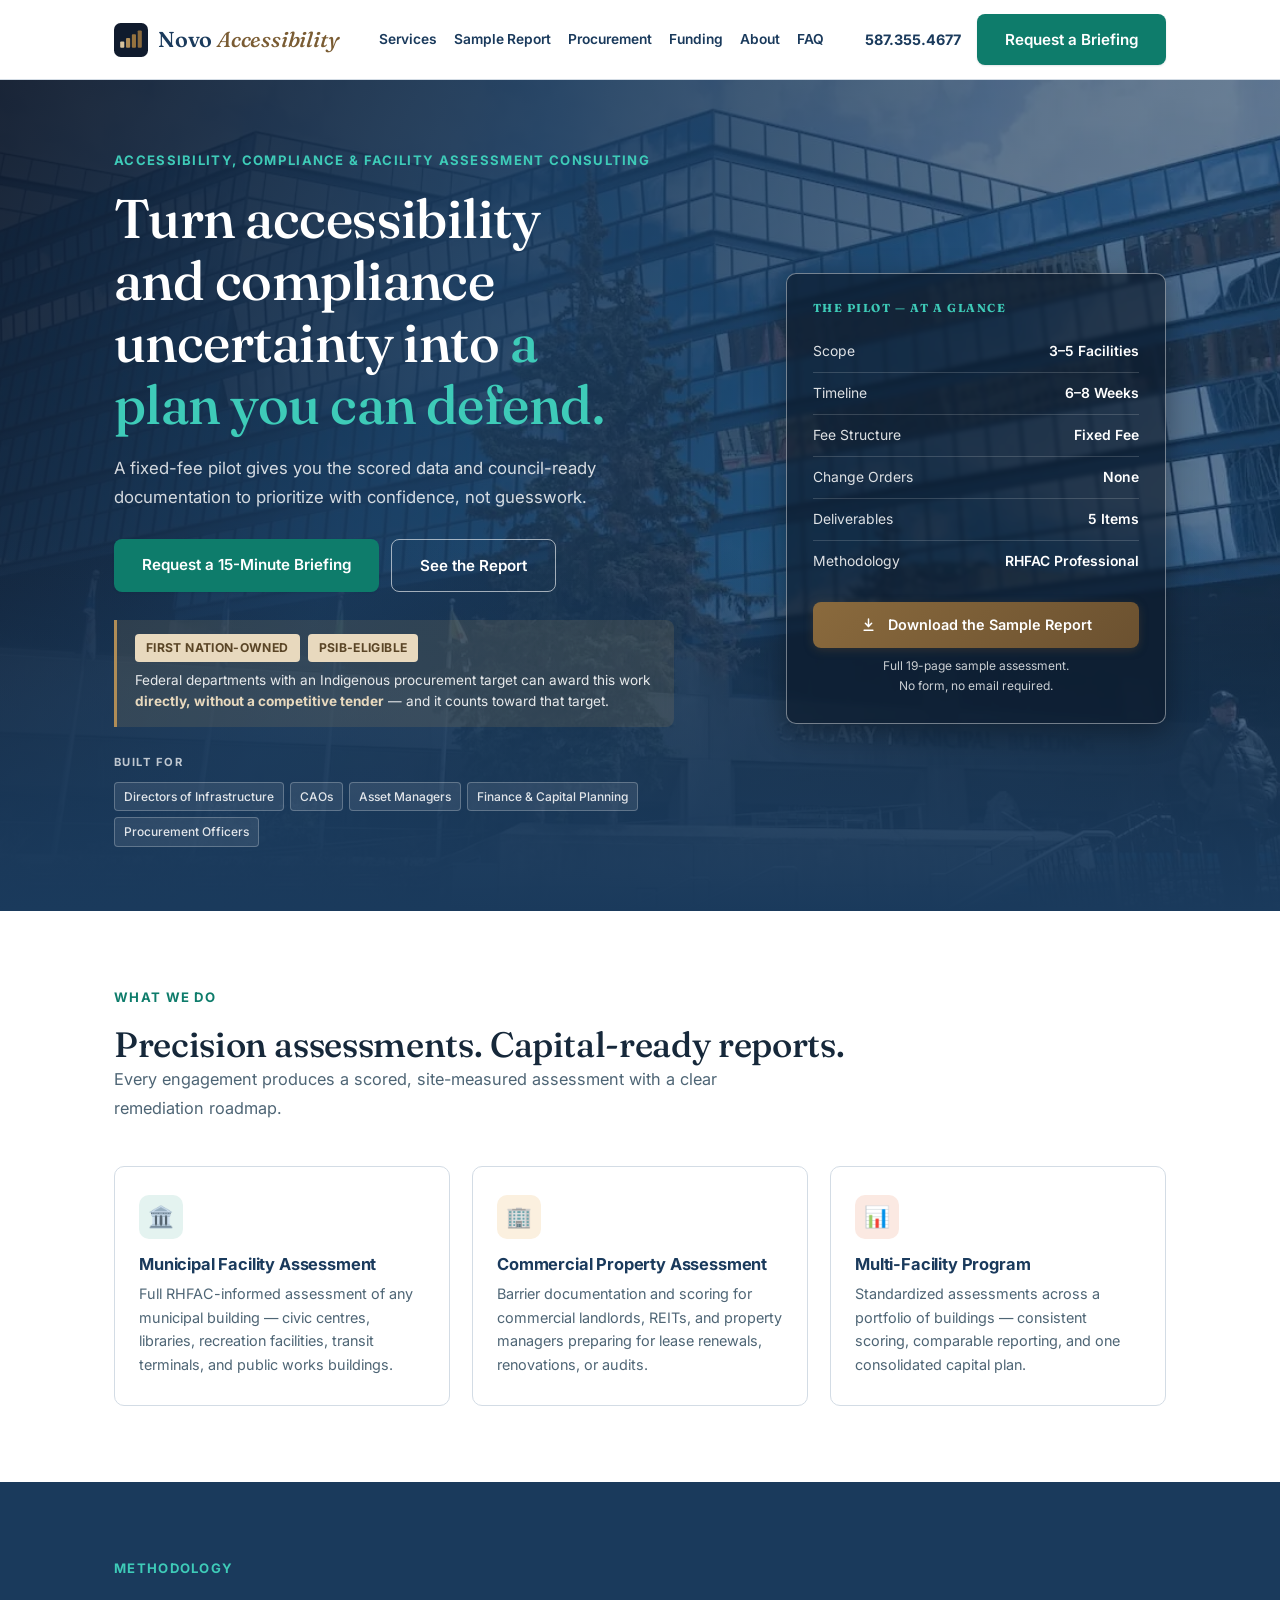
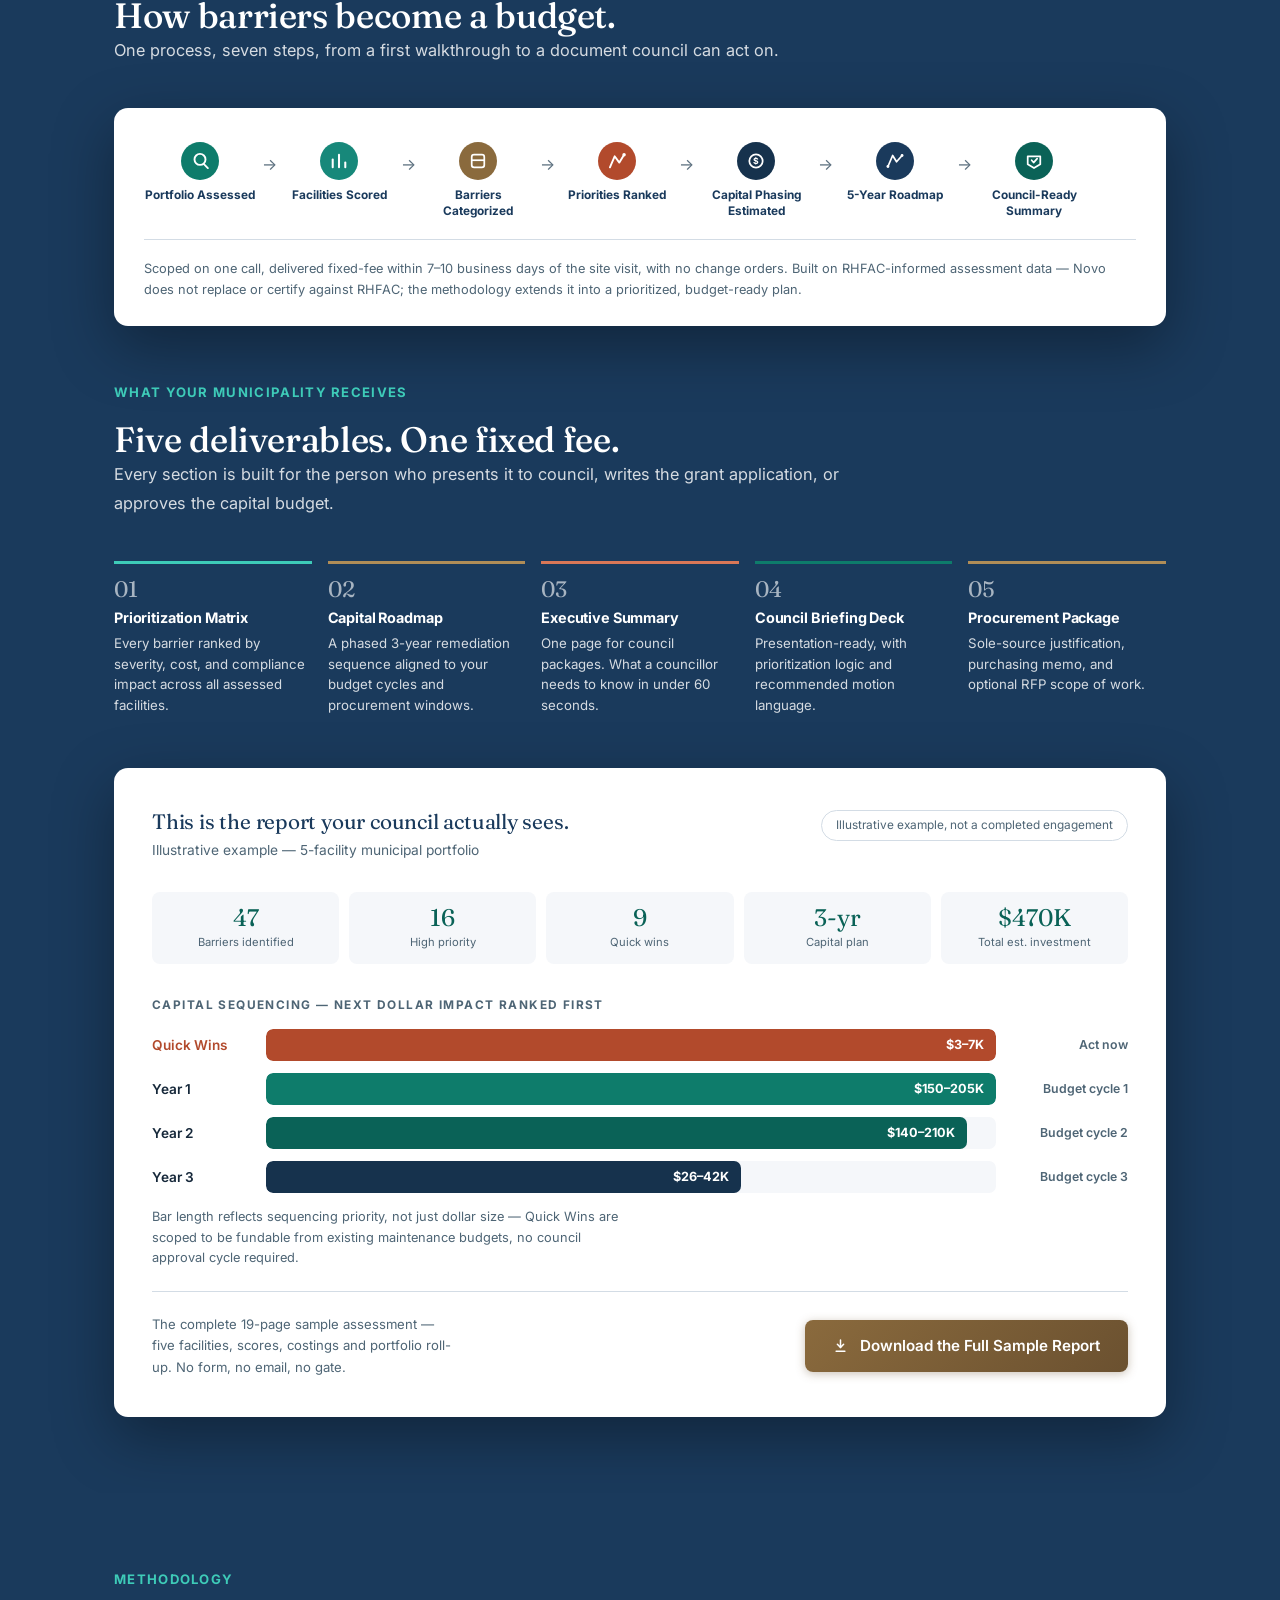
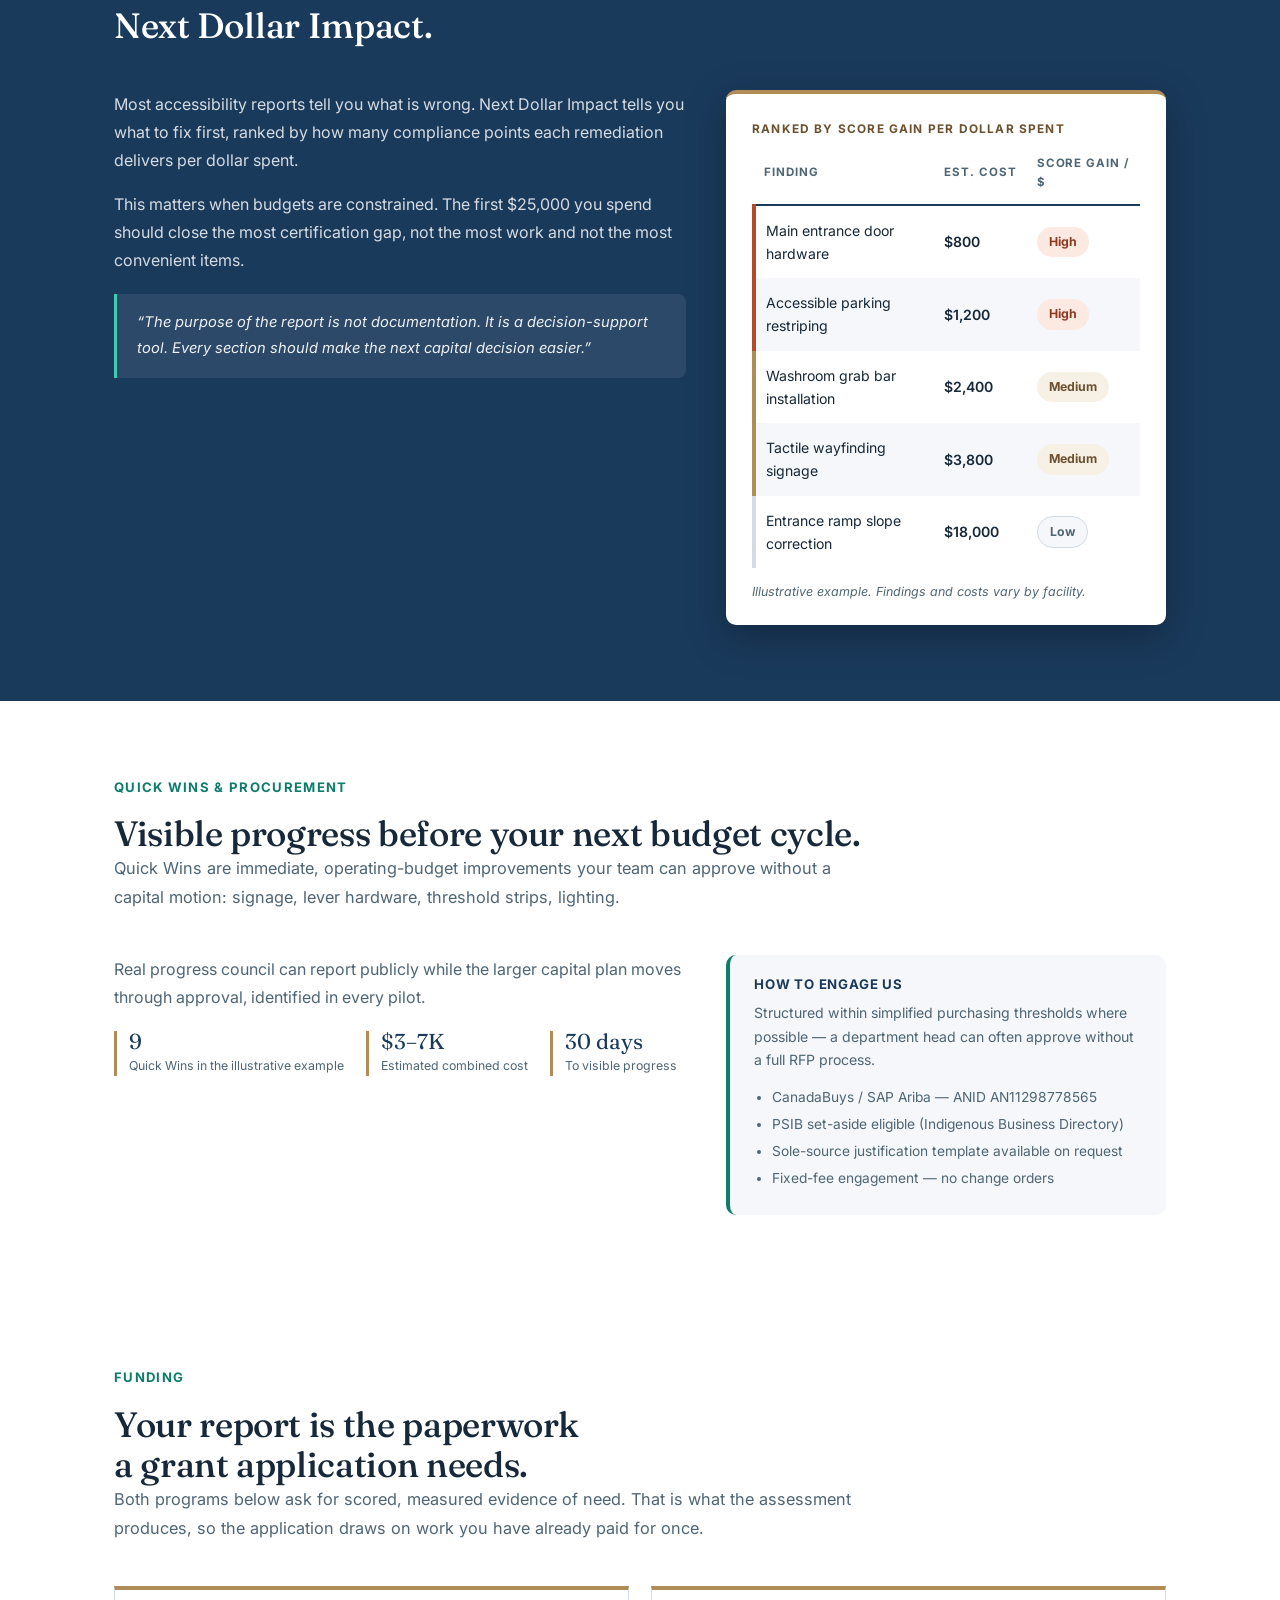
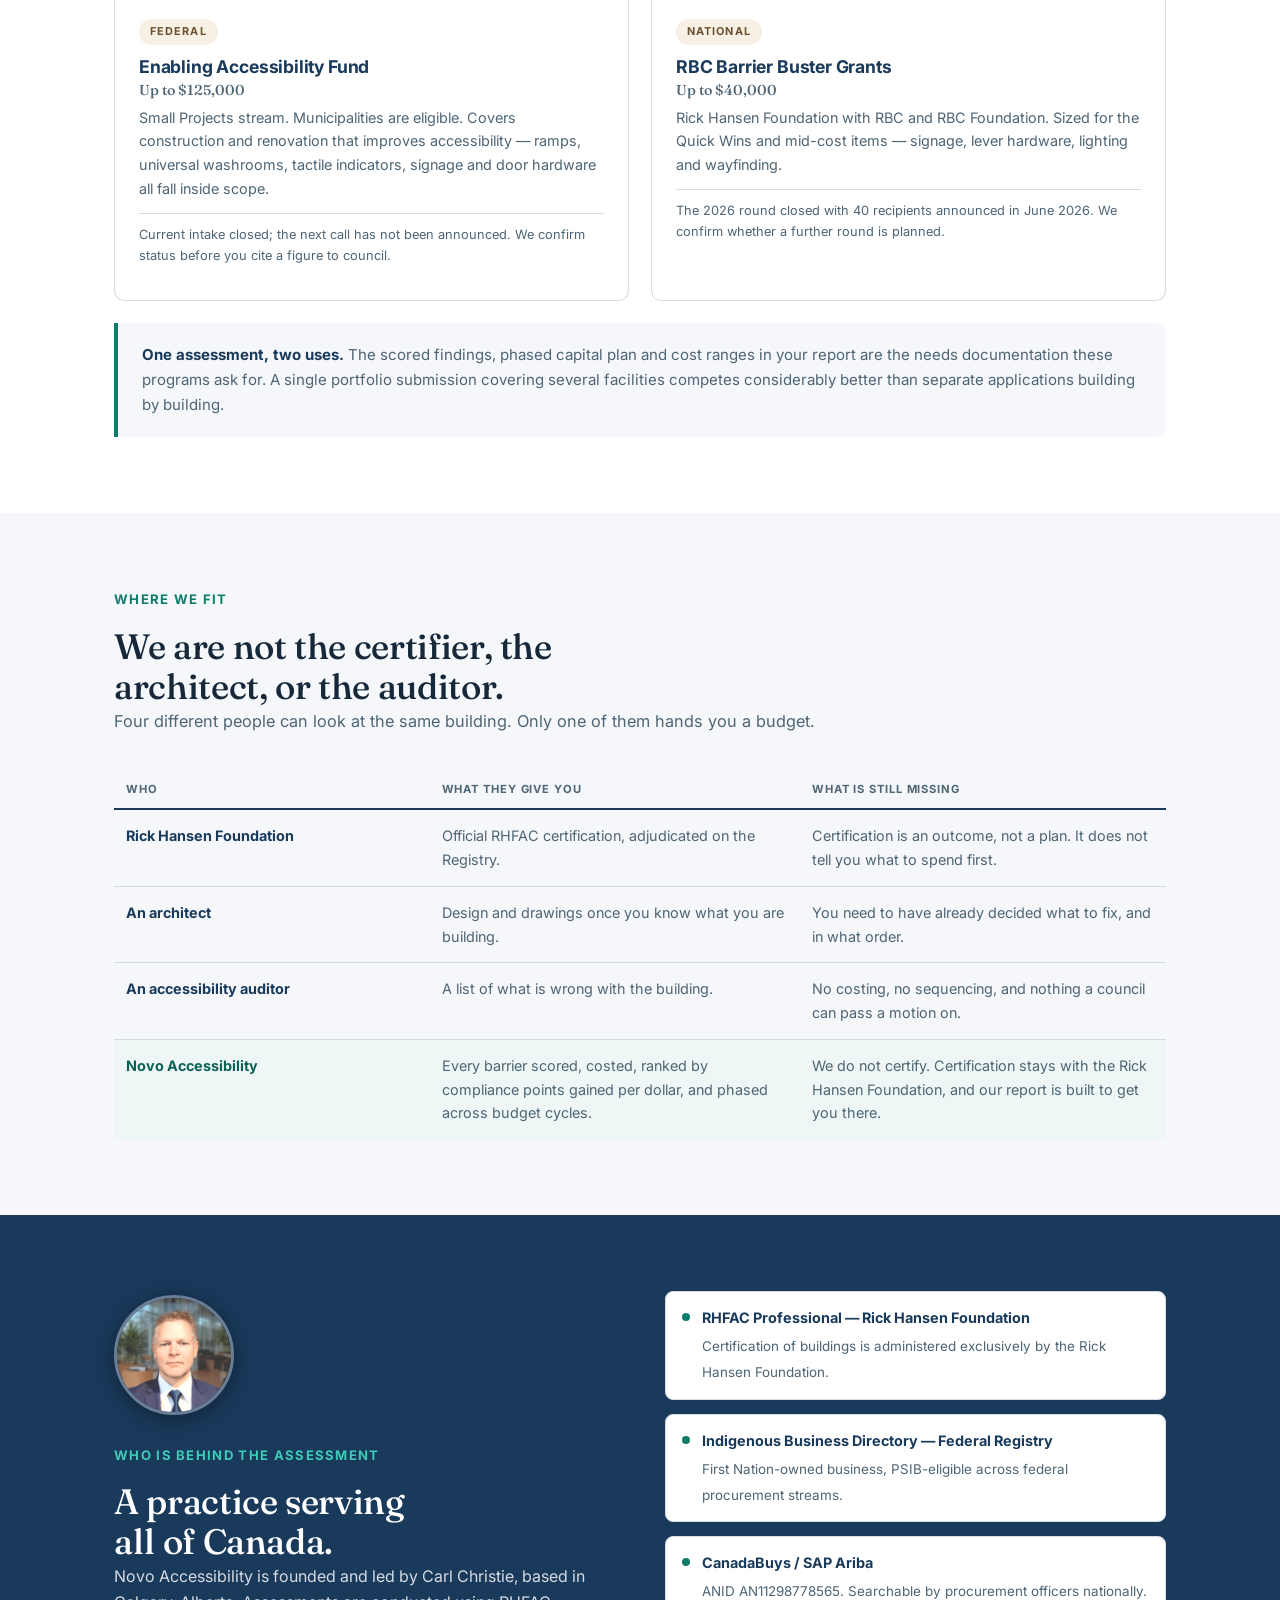
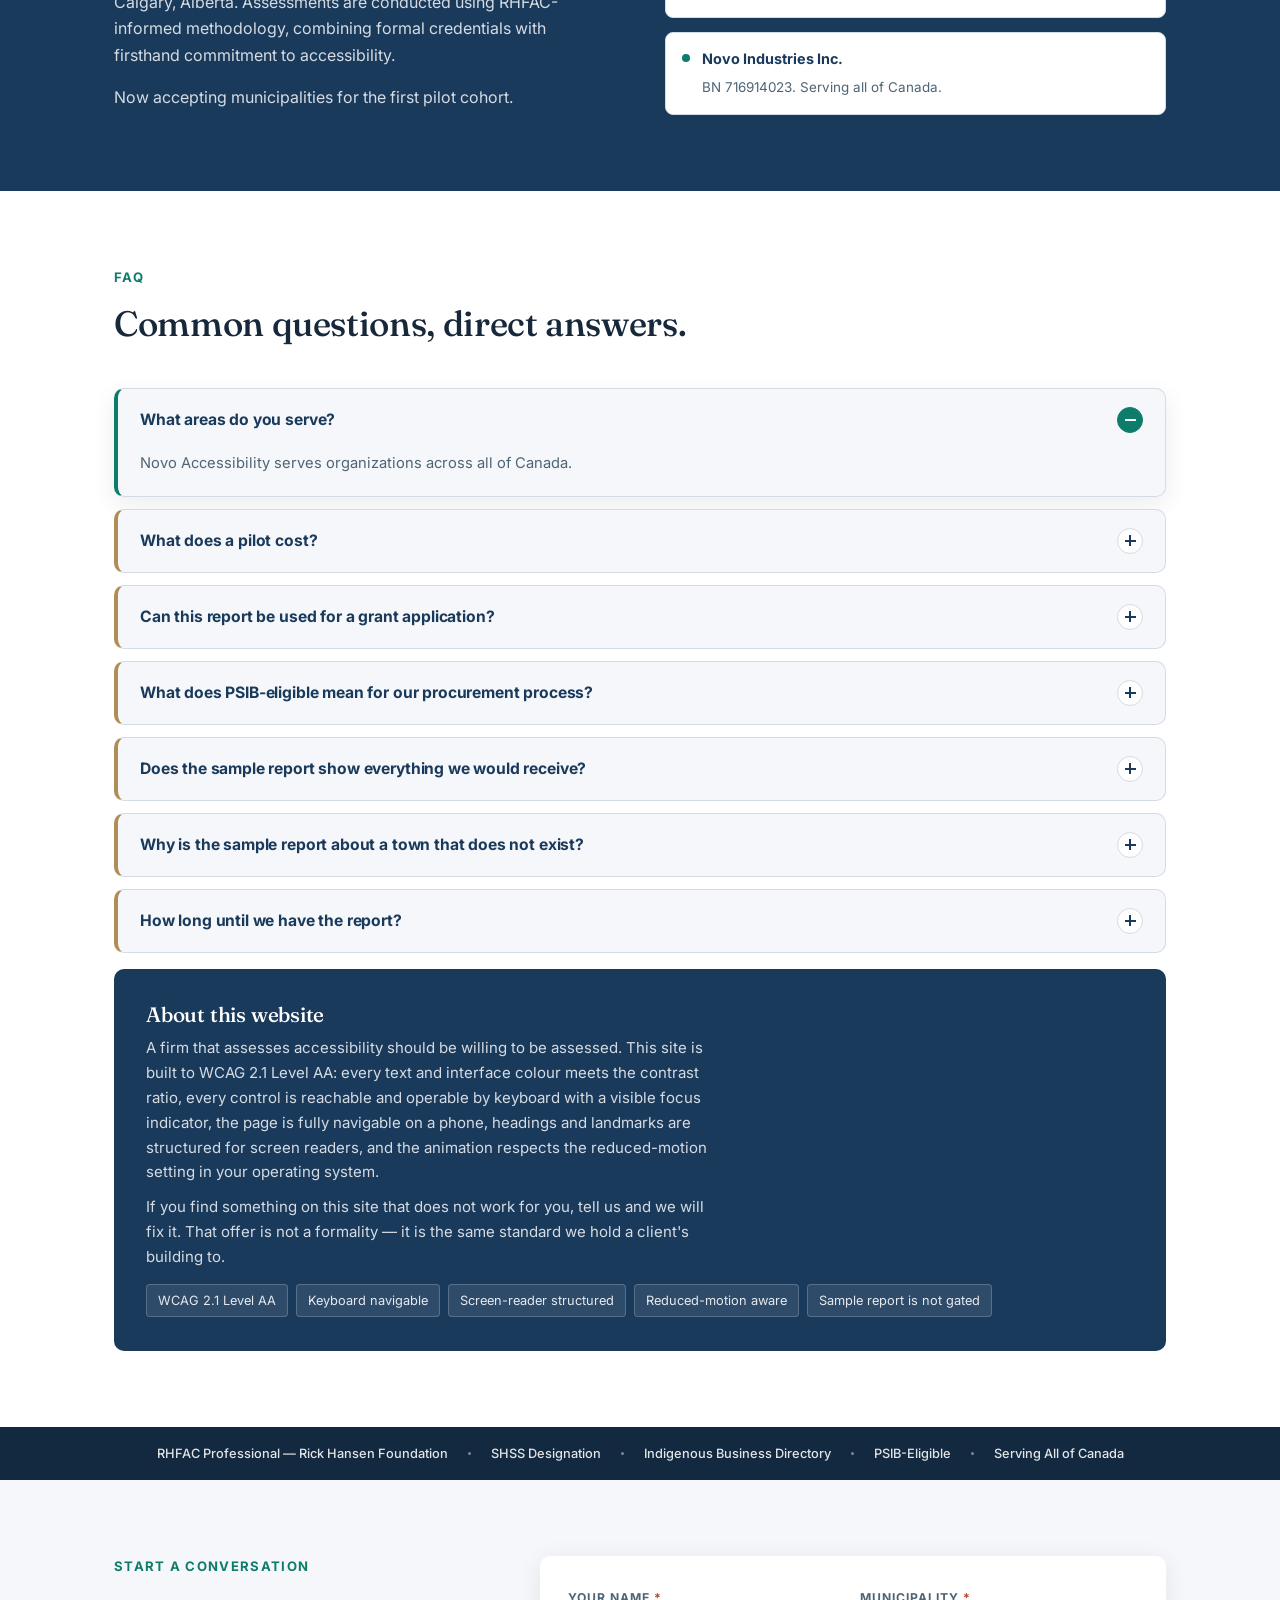
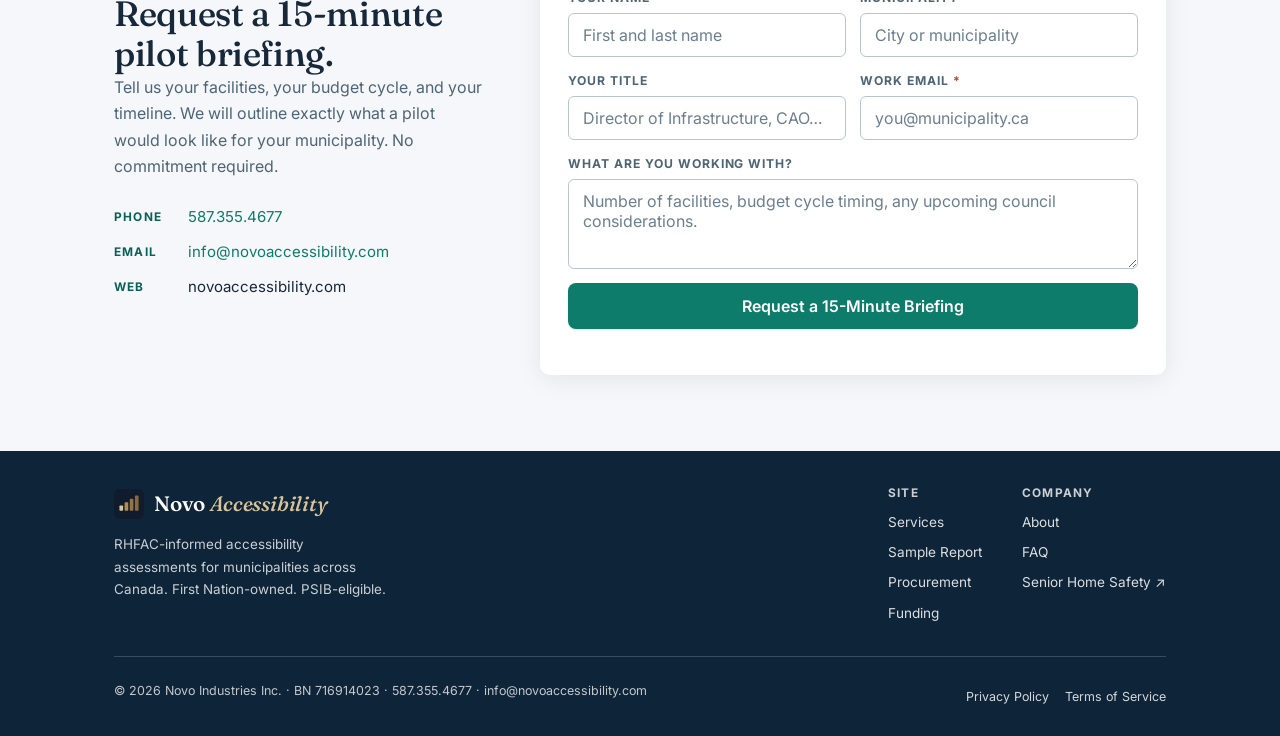
==== commit 91208b26: "Rename index_5.html to index.html" ====
--- a/index.html
+++ b/index.html
@@ -97,10 +97,13 @@
       "@id": "https://novoaccessibility.com/#faq",
       "mainEntity": [
         { "@type": "Question", "name": "What areas do you serve?", "acceptedAnswer": { "@type": "Answer", "text": "Novo Accessibility serves organizations across all of Canada." } },
-        { "@type": "Question", "name": "How is the assessment priced?", "acceptedAnswer": { "@type": "Answer", "text": "Pricing depends on facility size, number of buildings, and location. Contact us for a scoping conversation and a written fixed-fee quote. No change orders on fixed-fee work." } },
-        { "@type": "Question", "name": "Can this report be used for a grant application?", "acceptedAnswer": { "@type": "Answer", "text": "Yes. The scored findings, phased capital plan, and certification pathway table are built with grant writers in mind, including CMHC and Enabling Accessibility Fund submissions." } },
+        { "@type": "Question", "name": "What does a pilot cost?", "acceptedAnswer": { "@type": "Answer", "text": "A pilot is quoted as one fixed fee, set before any work starts, with no change orders. The fee is driven by how many facilities, how large and complex each one is, and travel. One call is enough to scope it, and the number is provided in writing before you commit." } },
+        { "@type": "Question", "name": "Can this report be used for a grant application?", "acceptedAnswer": { "@type": "Answer", "text": "Yes. The scored findings, phased capital plan and cost ranges are the needs documentation programs ask for, including the federal Enabling Accessibility Fund and the RBC Barrier Buster Grants." } },
         { "@type": "Question", "name": "What does PSIB-eligible mean for our procurement process?", "acceptedAnswer": { "@type": "Answer", "text": "Federal departments with an Indigenous procurement target can award contracts through the Procurement Strategy for Indigenous Business without competitive tender. Novo counts toward that target." } },
-        { "@type": "Question", "name": "How long does a pilot take?", "acceptedAnswer": { "@type": "Answer", "text": "A pilot covers 3 to 5 facilities over 6 to 8 weeks, with the full report delivered within 7 to 10 business days of the final site visit." } }
+        { "@type": "Question", "name": "Does the sample report show everything we would receive?", "acceptedAnswer": { "@type": "Answer", "text": "It shows three of the five deliverables in full \u2014 prioritized findings, the phased capital roadmap and the executive summary. The council briefing deck and procurement package are produced from the same assessment data and provided with an engagement." } },
+        { "@type": "Question", "name": "Why is the sample report about a town that does not exist?", "acceptedAnswer": { "@type": "Answer", "text": "Because a client's assessment is theirs. Publishing a real municipality's barriers, scores and costs would be a breach of confidence. Clearwater is fictional; the methodology, clause references and arithmetic are exactly what a real engagement produces." } },
+        { "@type": "Question", "name": "How long until we have the report?", "acceptedAnswer": { "@type": "Answer", "text": "A pilot runs six to eight weeks end to end. The written report is delivered within seven to ten business days of the final site visit." } }
+      
       ]
     }
   ]
@@ -169,13 +172,13 @@
 .logo-icon{flex-shrink:0;display:block;width:34px;height:34px;}
 .nav-logo-text{font-family:var(--font-display);font-weight:600;font-size:1.35rem;color:var(--navy);letter-spacing:-.01em;display:flex;align-items:baseline;gap:5px;white-space:nowrap;}
 .nav-logo-text .mark{font-style:italic;font-weight:500;color:var(--gold-deep);}
-.nav-links{display:flex;gap:26px;align-items:center;}
-.nav-links a{font-size:.88rem;font-weight:600;color:var(--navy);}
+.nav-links{display:flex;gap:17px;align-items:center;}
+.nav-links a{font-size:.86rem;font-weight:600;color:var(--navy);white-space:nowrap;}
 .nav-links a:hover{color:var(--teal);}
 .nav-right{display:flex;align-items:center;gap:16px;}
 .nav-phone{font-size:.9rem;font-weight:700;color:var(--navy);white-space:nowrap;}
 .nav-phone:hover{color:var(--teal);}
-@media (max-width:1040px){ .nav-phone{display:none;} }
+@media (max-width:1210px){ .nav-phone{display:none;} }
 .nav-toggle{display:none;align-items:center;gap:8px;background:var(--white);border:1.5px solid var(--border);border-radius:8px;
   padding:9px 13px;font-family:var(--font-body);font-size:.85rem;font-weight:600;color:var(--navy);cursor:pointer;}
 .nav-toggle:hover{border-color:var(--teal);}
@@ -187,7 +190,7 @@
 .mobile-panel a{display:block;padding:13px 4px;font-size:1rem;font-weight:600;color:var(--navy);border-bottom:1px solid var(--border);}
 .mobile-panel a:last-of-type{border-bottom:none;}
 .mobile-panel .btn{display:block;text-align:center;margin-top:14px;}
-@media (max-width:900px){
+@media (max-width:1000px){
   .nav-links{display:none;}
   .nav-right .btn-primary{display:none;}
   .nav-toggle{display:inline-flex;}
@@ -427,6 +430,50 @@
   .nav-logo-text{font-size:1.15rem;}
 }
 
+
+/* FUNDING */
+.fund-grid{display:grid;grid-template-columns:1fr 1fr;gap:22px;}
+.fund-card{background:var(--white);border:1px solid var(--border);border-top:4px solid var(--gold);
+  border-radius:0 0 var(--radius) var(--radius);padding:26px 24px;}
+.fund-tag{display:inline-block;font-size:.68rem;font-weight:700;text-transform:uppercase;letter-spacing:.1em;
+  background:var(--gold-tint);color:var(--gold-text);padding:4px 11px;border-radius:20px;margin-bottom:12px;}
+.fund-card h3{color:var(--navy);font-size:1.1rem;margin-bottom:6px;}
+.fund-amt{font-family:var(--font-display);font-size:1.9rem;font-weight:500;color:var(--teal2);
+  line-height:1;margin-bottom:10px;}
+.fund-card p{font-size:.9rem;color:var(--muted);margin-bottom:8px;}
+.fund-card .status{font-size:.8rem;color:var(--muted);border-top:1px solid var(--border);
+  padding-top:10px;margin-top:12px;}
+.fund-note{background:var(--off);border-left:4px solid var(--teal);border-radius:0 var(--radius) var(--radius) 0;
+  padding:20px 24px;margin-top:22px;}
+.fund-note p{font-size:.94rem;color:var(--muted);margin:0;}
+.fund-note strong{color:var(--navy);}
+@media(max-width:760px){.fund-grid{grid-template-columns:1fr;}}
+
+/* DIFFERENTIATION */
+.diff-table{width:100%;border-collapse:collapse;font-size:.9rem;}
+.diff-table th{text-align:left;font-size:.7rem;text-transform:uppercase;letter-spacing:.08em;
+  color:var(--muted);border-bottom:2px solid var(--navy);padding:0 12px 10px;}
+.diff-table td{padding:14px 12px;border-bottom:1px solid var(--border);vertical-align:top;color:var(--muted);}
+.diff-table td:first-child{font-weight:700;color:var(--navy);width:30%;}
+.diff-table tr:last-child td{border-bottom:none;}
+.diff-table tr.us td{background:var(--teal-tint);}
+.diff-table tr.us td:first-child{color:var(--teal2);}
+
+/* ACCESSIBILITY STATEMENT */
+.a11y{background:var(--navy);border-radius:var(--radius);padding:34px 32px;margin-top:16px;}
+.a11y h3{color:var(--white);font-family:var(--font-display);font-weight:500;font-size:1.3rem;margin-bottom:10px;}
+.a11y p{color:var(--on-dark);font-size:.94rem;margin-bottom:10px;max-width:64ch;}
+.a11y ul{list-style:none;display:flex;flex-wrap:wrap;gap:8px;margin-top:14px;}
+.a11y li{background:rgba(255,255,255,.09);border:1px solid rgba(255,255,255,.2);border-radius:4px;
+  padding:5px 11px;font-size:.8rem;color:rgba(255,255,255,.88);}
+
+/* BACK TO TOP */
+.totop{position:fixed;right:18px;bottom:18px;z-index:90;background:var(--navy);color:#fff;
+  border:none;border-radius:50%;width:44px;height:44px;font-size:1.1rem;cursor:pointer;
+  box-shadow:0 4px 14px rgba(0,0,0,.25);opacity:0;pointer-events:none;transition:opacity .25s;}
+.totop.on{opacity:1;pointer-events:auto;}
+.totop:hover{background:var(--teal2);}
+
 /* Respect the OS "reduce motion" setting — a real accessibility requirement */
 @media (prefers-reduced-motion: reduce){
   html{scroll-behavior:auto;}
@@ -469,6 +516,7 @@
       <a href="#services">Services</a>
       <a href="#report">Sample Report</a>
       <a href="#procurement">Procurement</a>
+      <a href="#funding">Funding</a>
       <a href="#about">About</a>
       <a href="#faq">FAQ</a>
     </nav>
@@ -488,6 +536,7 @@
     <a href="#services">Services</a>
     <a href="#report">Sample Report</a>
     <a href="#procurement">Procurement</a>
+    <a href="#funding">Funding</a>
     <a href="#about">About</a>
     <a href="#faq">FAQ</a>
     <a href="tel:+15873554677">Call 587.355.4677</a>
@@ -734,6 +783,73 @@
   </div>
 </section>
 
+
+<section id="funding" aria-labelledby="funding-title">
+  <div class="w">
+    <div class="sec-head">
+      <span class="eyebrow">Funding</span>
+      <h2 id="funding-title">Your report is the paperwork a grant application needs.</h2>
+      <p>Both programs below ask for scored, measured evidence of need. That is what the assessment produces, so the application draws on work you have already paid for once.</p>
+    </div>
+    <div class="fund-grid">
+      <div class="fund-card">
+        <span class="fund-tag">Federal</span>
+        <h3>Enabling Accessibility Fund</h3>
+        <p class="fund-amt">Up to $125,000</p>
+        <p>Small Projects stream. Municipalities are eligible. Covers construction and renovation that improves accessibility — ramps, universal washrooms, tactile indicators, signage and door hardware all fall inside scope.</p>
+        <p class="status">Current intake closed; the next call has not been announced. We confirm status before you cite a figure to council.</p>
+      </div>
+      <div class="fund-card">
+        <span class="fund-tag">National</span>
+        <h3>RBC Barrier Buster Grants</h3>
+        <p class="fund-amt">Up to $40,000</p>
+        <p>Rick Hansen Foundation with RBC and RBC Foundation. Sized for the Quick Wins and mid-cost items — signage, lever hardware, lighting and wayfinding.</p>
+        <p class="status">The 2026 round closed with 40 recipients announced in June 2026. We confirm whether a further round is planned.</p>
+      </div>
+    </div>
+    <div class="fund-note">
+      <p><strong>One assessment, two uses.</strong> The scored findings, phased capital plan and cost ranges in your report are the needs documentation these programs ask for. A single portfolio submission covering several facilities competes considerably better than separate applications building by building.</p>
+    </div>
+  </div>
+</section>
+
+<section id="different" style="background:var(--off);" aria-labelledby="diff-title">
+  <div class="w">
+    <div class="sec-head">
+      <span class="eyebrow">Where We Fit</span>
+      <h2 id="diff-title">We are not the certifier, the architect, or the auditor.</h2>
+      <p>Four different people can look at the same building. Only one of them hands you a budget.</p>
+    </div>
+    <div style="overflow-x:auto">
+      <table class="diff-table">
+        <thead><tr><th scope="col">Who</th><th scope="col">What they give you</th><th scope="col">What is still missing</th></tr></thead>
+        <tbody>
+          <tr>
+            <td>Rick Hansen Foundation</td>
+            <td>Official RHFAC certification, adjudicated on the Registry.</td>
+            <td>Certification is an outcome, not a plan. It does not tell you what to spend first.</td>
+          </tr>
+          <tr>
+            <td>An architect</td>
+            <td>Design and drawings once you know what you are building.</td>
+            <td>You need to have already decided what to fix, and in what order.</td>
+          </tr>
+          <tr>
+            <td>An accessibility auditor</td>
+            <td>A list of what is wrong with the building.</td>
+            <td>No costing, no sequencing, and nothing a council can pass a motion on.</td>
+          </tr>
+          <tr class="us">
+            <td>Novo Accessibility</td>
+            <td>Every barrier scored, costed, ranked by compliance points gained per dollar, and phased across budget cycles.</td>
+            <td>We do not certify. Certification stays with the Rick Hansen Foundation, and our report is built to get you there.</td>
+          </tr>
+        </tbody>
+      </table>
+    </div>
+  </div>
+</section>
+
 <section class="about-sec" id="about" aria-labelledby="about-title">
   <div class="w about-inner">
     <div>
@@ -762,10 +878,25 @@
     </div>
     <div class="faq-list">
       <details class="faq-item" open><summary><h3>What areas do you serve?</h3><span class="faq-plus" aria-hidden="true"></span></summary><p>Novo Accessibility serves organizations across all of Canada.</p></details>
-      <details class="faq-item"><summary><h3>How is the assessment priced?</h3><span class="faq-plus" aria-hidden="true"></span></summary><p>Pricing depends on facility size, number of buildings, and location. Contact us for a scoping conversation and a written fixed-fee quote. No change orders on fixed-fee work.</p></details>
+      <details class="faq-item"><summary><h3>What does a pilot cost?</h3><span class="faq-plus" aria-hidden="true"></span></summary><p>A pilot is quoted as one fixed fee, set before any work starts, with no change orders. The fee is driven by three things: how many facilities, how large and complex each one is, and travel. <!-- PRICE RANGE: replace the sentence below with your real numbers once you are ready to publish them --> Most three-to-five facility pilots are scoped to sit within a range a department head can approve through simplified purchasing rather than a full RFP. One call is enough to scope it, and you get the number in writing before you commit to anything.</p></details>
       <details class="faq-item"><summary><h3>Can this report be used for a grant application?</h3><span class="faq-plus" aria-hidden="true"></span></summary><p>Yes. The scored findings, phased capital plan, and certification pathway table are built with grant writers in mind, including CMHC and Enabling Accessibility Fund submissions.</p></details>
       <details class="faq-item"><summary><h3>What does PSIB-eligible mean for our procurement process?</h3><span class="faq-plus" aria-hidden="true"></span></summary><p>Federal departments with an Indigenous procurement target can award contracts through the Procurement Strategy for Indigenous Business without competitive tender. Novo counts toward that target.</p></details>
-      <details class="faq-item"><summary><h3>How long does a pilot take?</h3><span class="faq-plus" aria-hidden="true"></span></summary><p>A pilot covers 3 to 5 facilities over 6 to 8 weeks. The full report is delivered within 7 to 10 business days of the final site visit.</p></details>
+<details class="faq-item"><summary><h3>Does the sample report show everything we would receive?</h3><span class="faq-plus" aria-hidden="true"></span></summary><p>It shows three of the five deliverables in full — the prioritization of findings, the phased capital roadmap and the executive summary — using an illustrative facility. The council briefing deck and the procurement package are produced from that same assessment data and are provided with an engagement rather than published as a sample.</p></details>
+      <details class="faq-item"><summary><h3>Why is the sample report about a town that does not exist?</h3><span class="faq-plus" aria-hidden="true"></span></summary><p>Because a client's assessment is theirs. Publishing a real municipality's barriers, scores and costs would be a breach of confidence no matter how useful it might be as marketing. Clearwater is fictional; the methodology, the clause references and the arithmetic behind it are exactly what a real engagement produces.</p></details>
+      <details class="faq-item"><summary><h3>How long until we have the report?</h3><span class="faq-plus" aria-hidden="true"></span></summary><p>A pilot runs six to eight weeks end to end. The written report is delivered within seven to ten business days of the final site visit.</p></details>
+    </div>
+
+    <div class="a11y">
+      <h3>About this website</h3>
+      <p>A firm that assesses accessibility should be willing to be assessed. This site is built to WCAG 2.1 Level AA: every text and interface colour meets the contrast ratio, every control is reachable and operable by keyboard with a visible focus indicator, the page is fully navigable on a phone, headings and landmarks are structured for screen readers, and the animation respects the reduced-motion setting in your operating system.</p>
+      <p>If you find something on this site that does not work for you, tell us and we will fix it. That offer is not a formality — it is the same standard we hold a client's building to.</p>
+      <ul>
+        <li>WCAG 2.1 Level AA</li>
+        <li>Keyboard navigable</li>
+        <li>Screen-reader structured</li>
+        <li>Reduced-motion aware</li>
+        <li>Sample report is not gated</li>
+      </ul>
     </div>
   </div>
 </section>
@@ -840,6 +971,8 @@
 
 </main>
 
+<button class="totop" id="totop" type="button" aria-label="Back to top">&uarr;</button>
+
 <footer>
   <div class="w">
     <div class="footer-top">
@@ -862,6 +995,7 @@
           <a href="#services">Services</a>
           <a href="#report">Sample Report</a>
           <a href="#procurement">Procurement</a>
+          <a href="#funding">Funding</a>
         </div>
         <div class="footer-col">
           <h2 id="foot-company">Company</h2>
@@ -916,6 +1050,25 @@
     window.addEventListener('resize', function () {
       if (window.innerWidth > 900) closeNav();
     });
+  }
+
+  // ---- Back to top -------------------------------------------------------
+  var top = document.getElementById('totop');
+  if (top) {
+    top.addEventListener('click', function () {
+      window.scrollTo({ top: 0, behavior: matchMedia('(prefers-reduced-motion: reduce)').matches ? 'auto' : 'smooth' });
+      var skip = document.querySelector('.skip-link');
+      if (skip) skip.focus();
+    });
+    var ticking = false;
+    window.addEventListener('scroll', function () {
+      if (ticking) return;
+      ticking = true;
+      requestAnimationFrame(function () {
+        top.classList.toggle('on', window.scrollY > 900);
+        ticking = false;
+      });
+    }, { passive: true });
   }
 
   // ---- Contact form ------------------------------------------------------
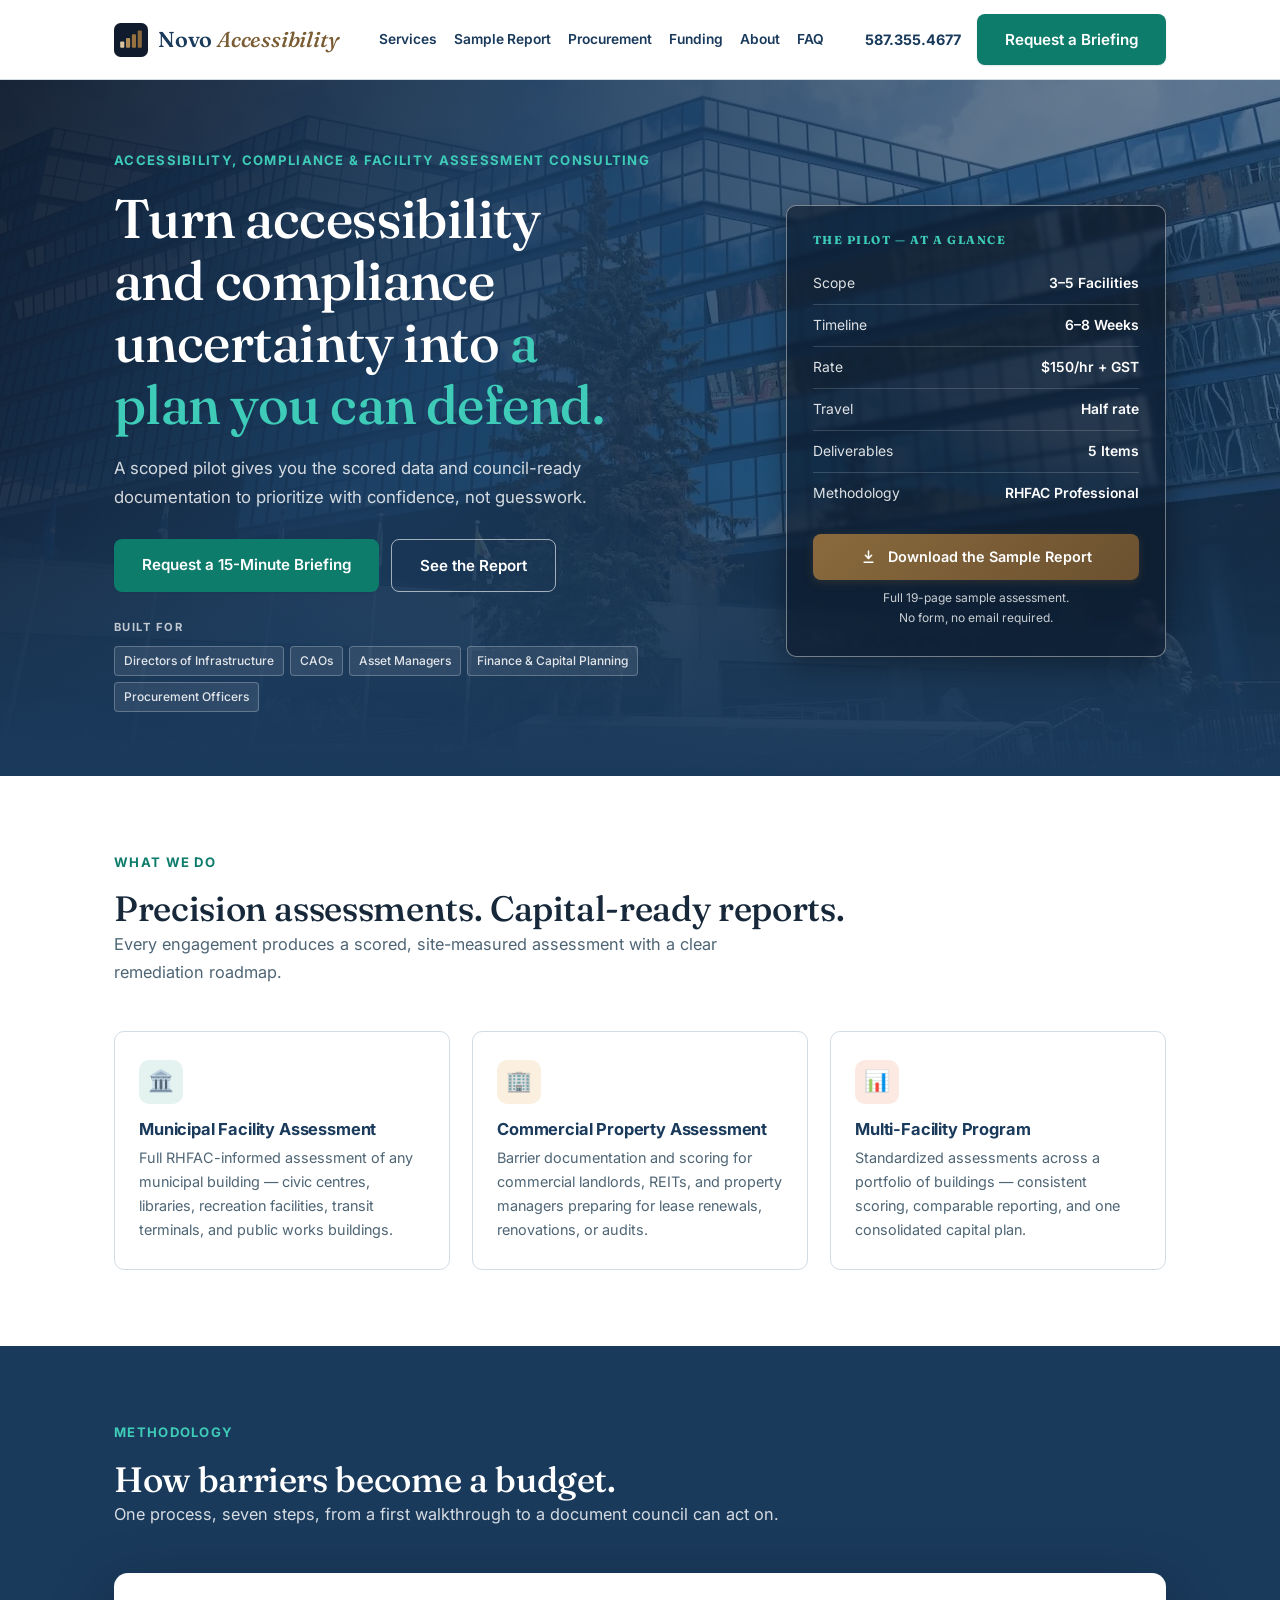
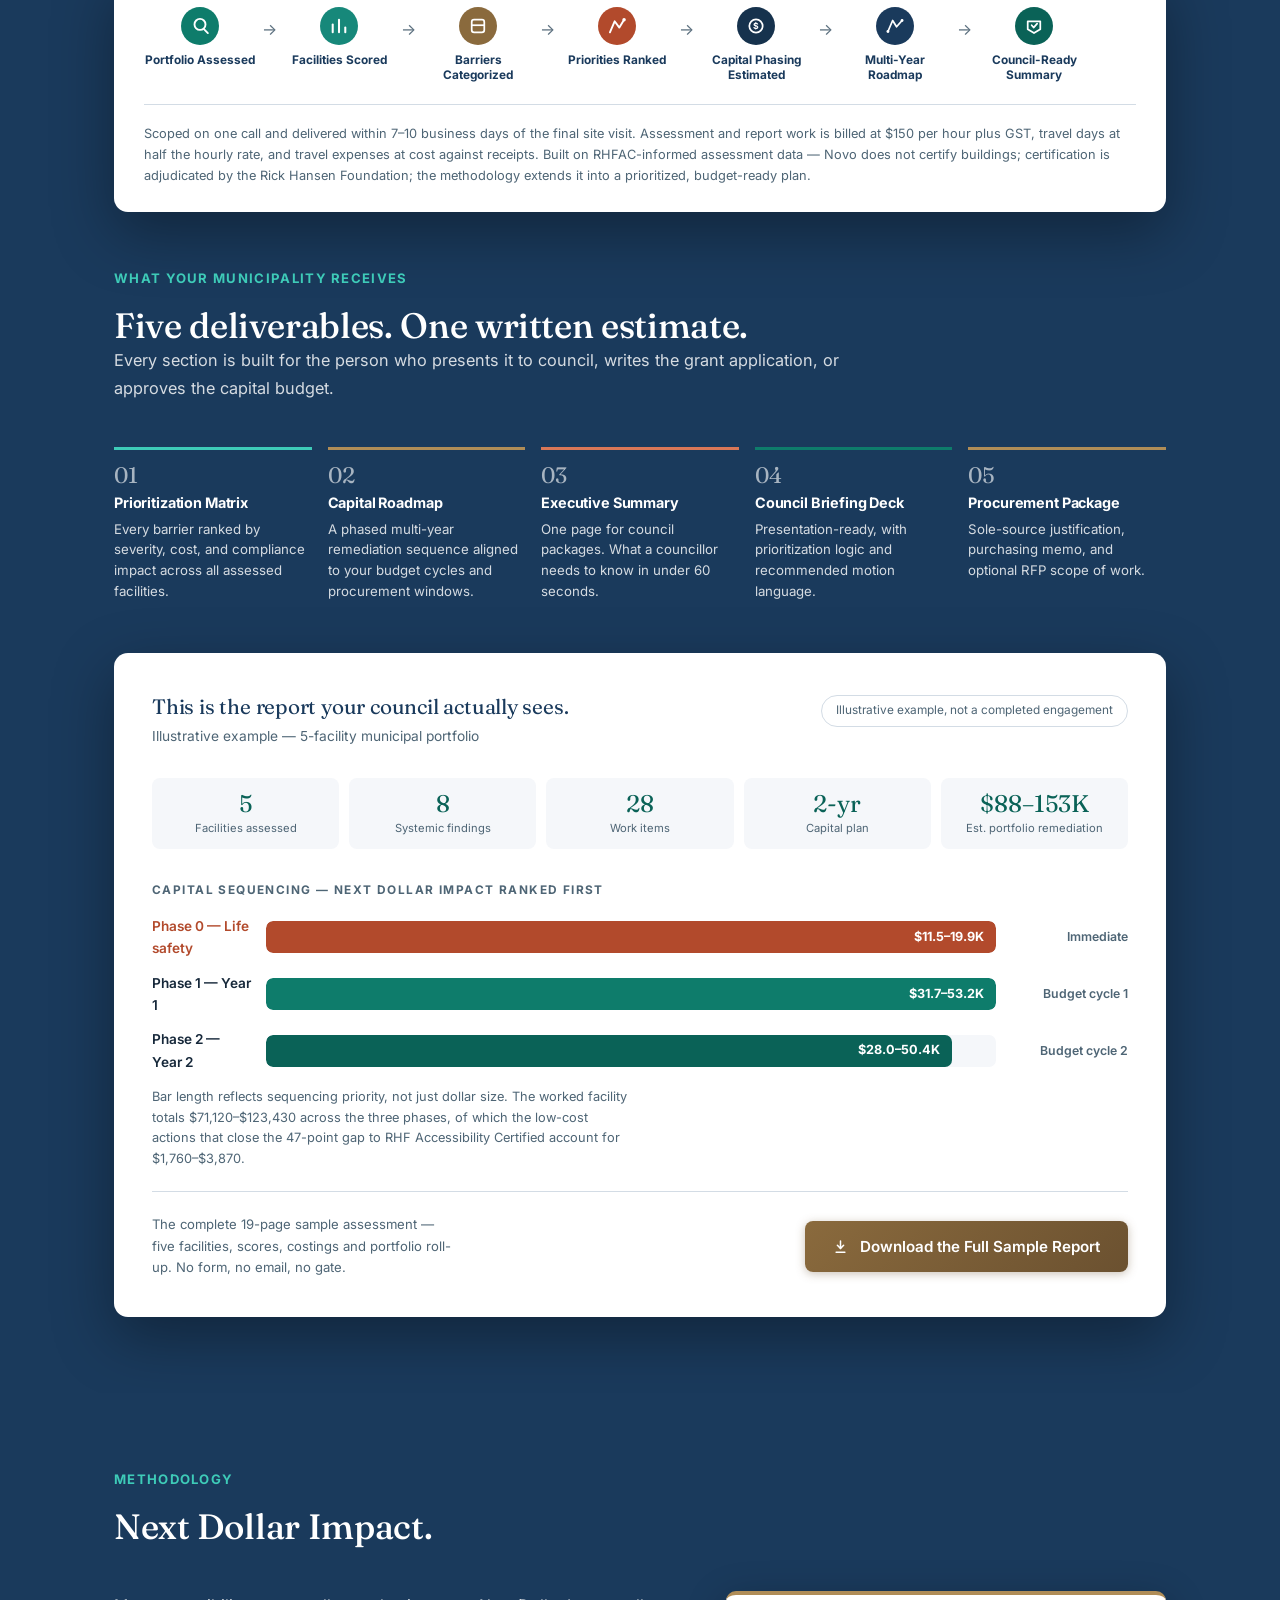
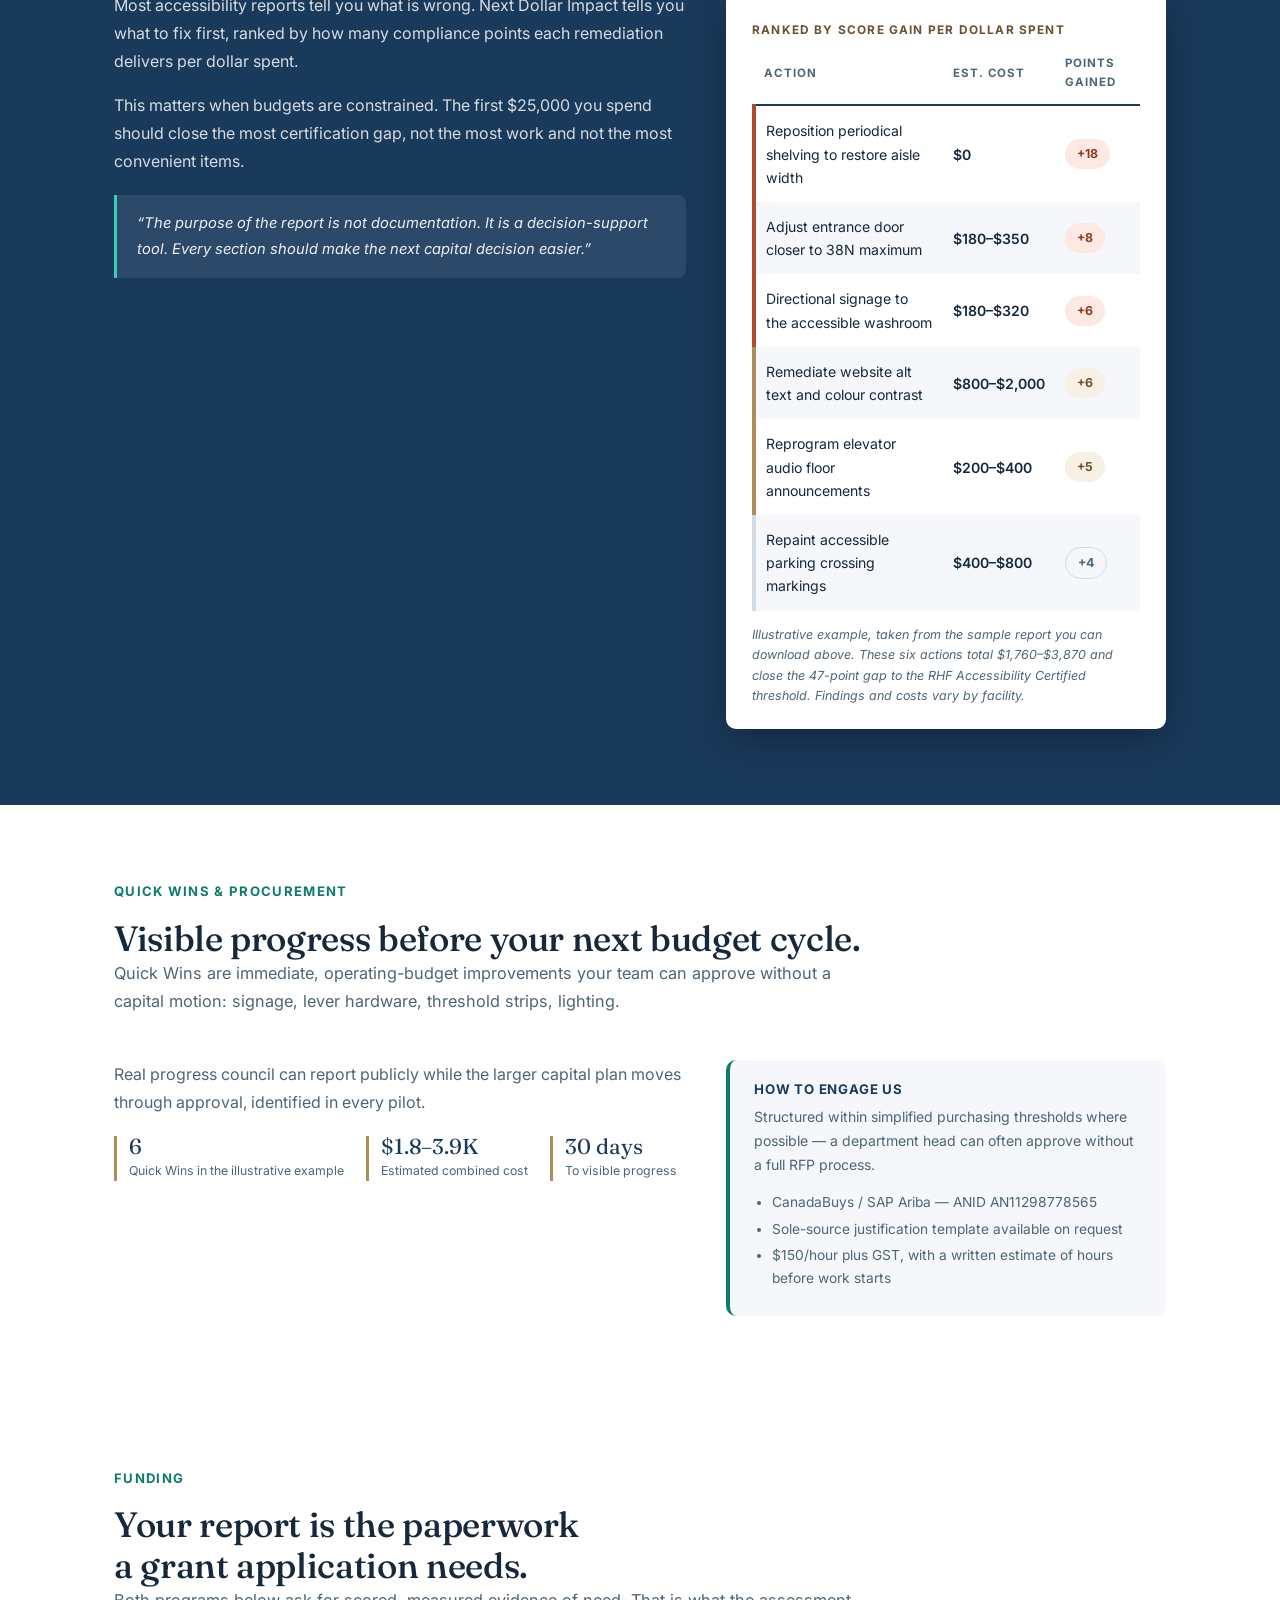
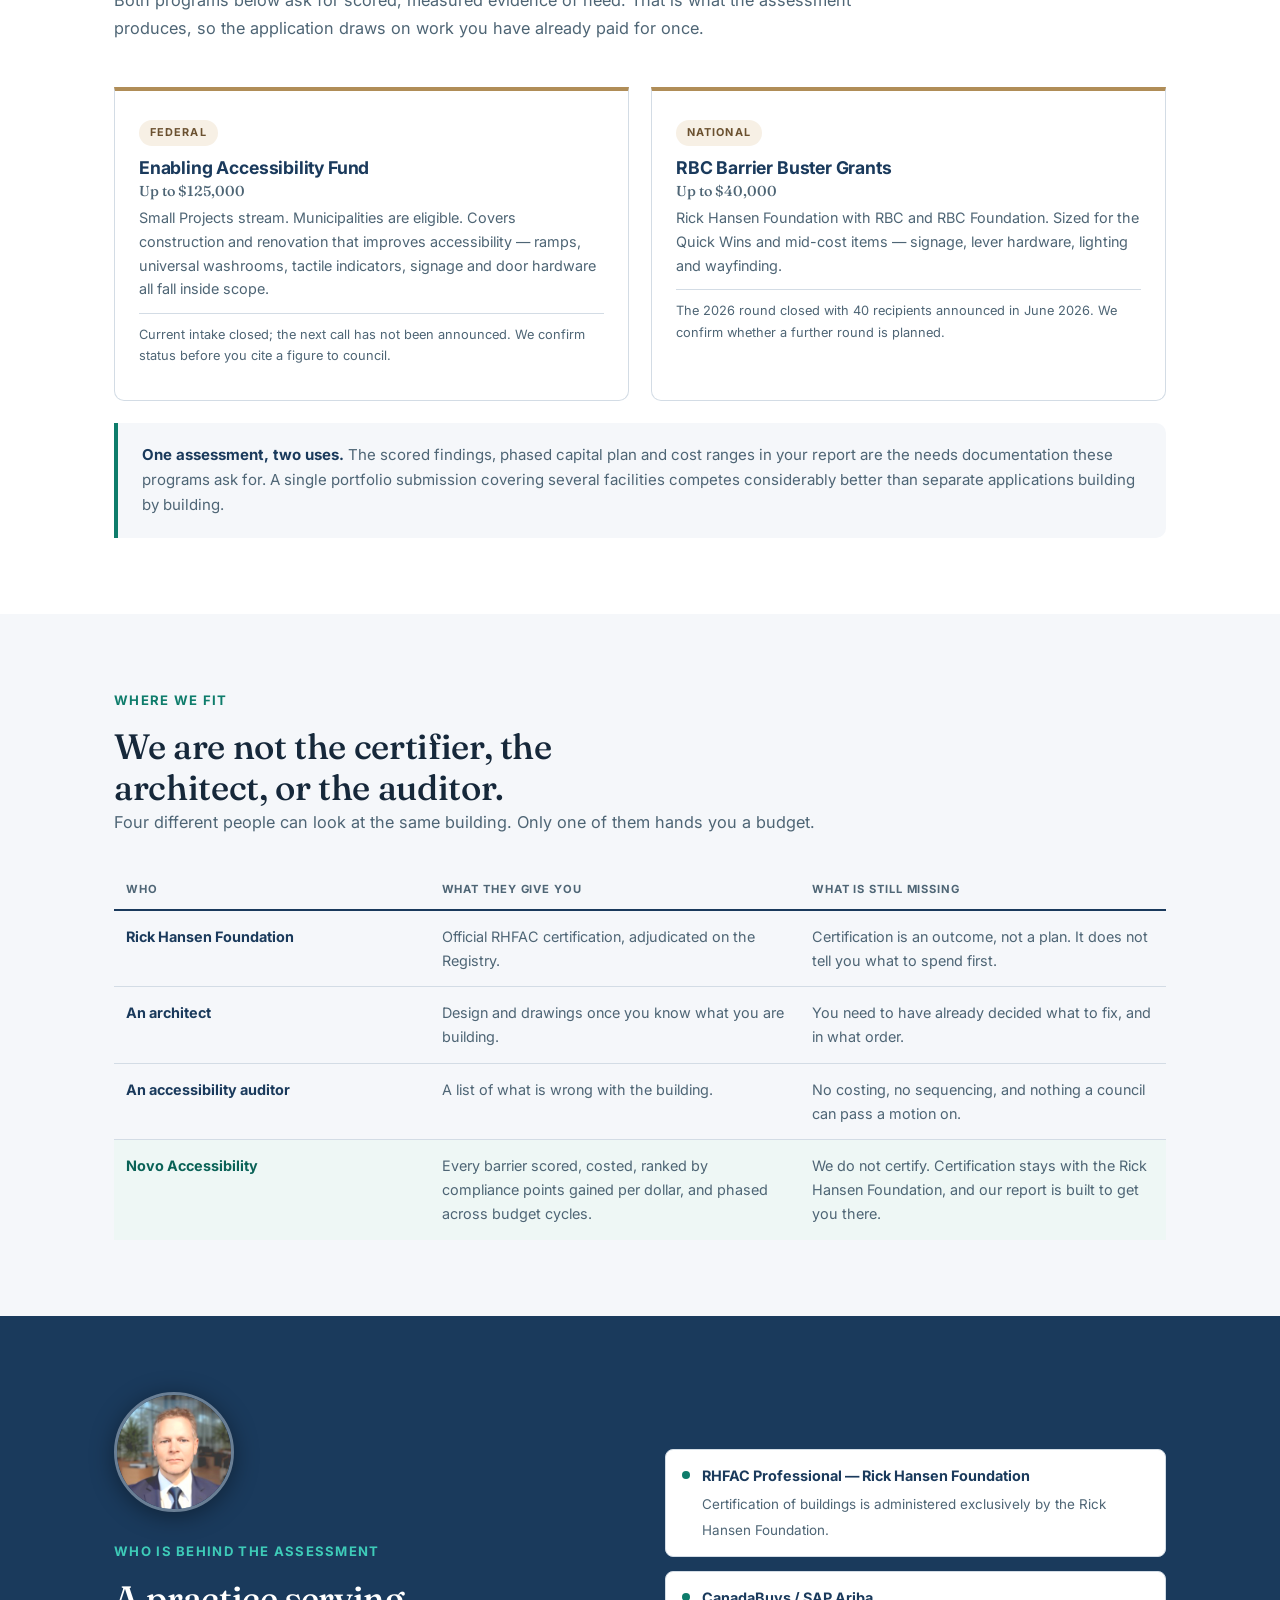
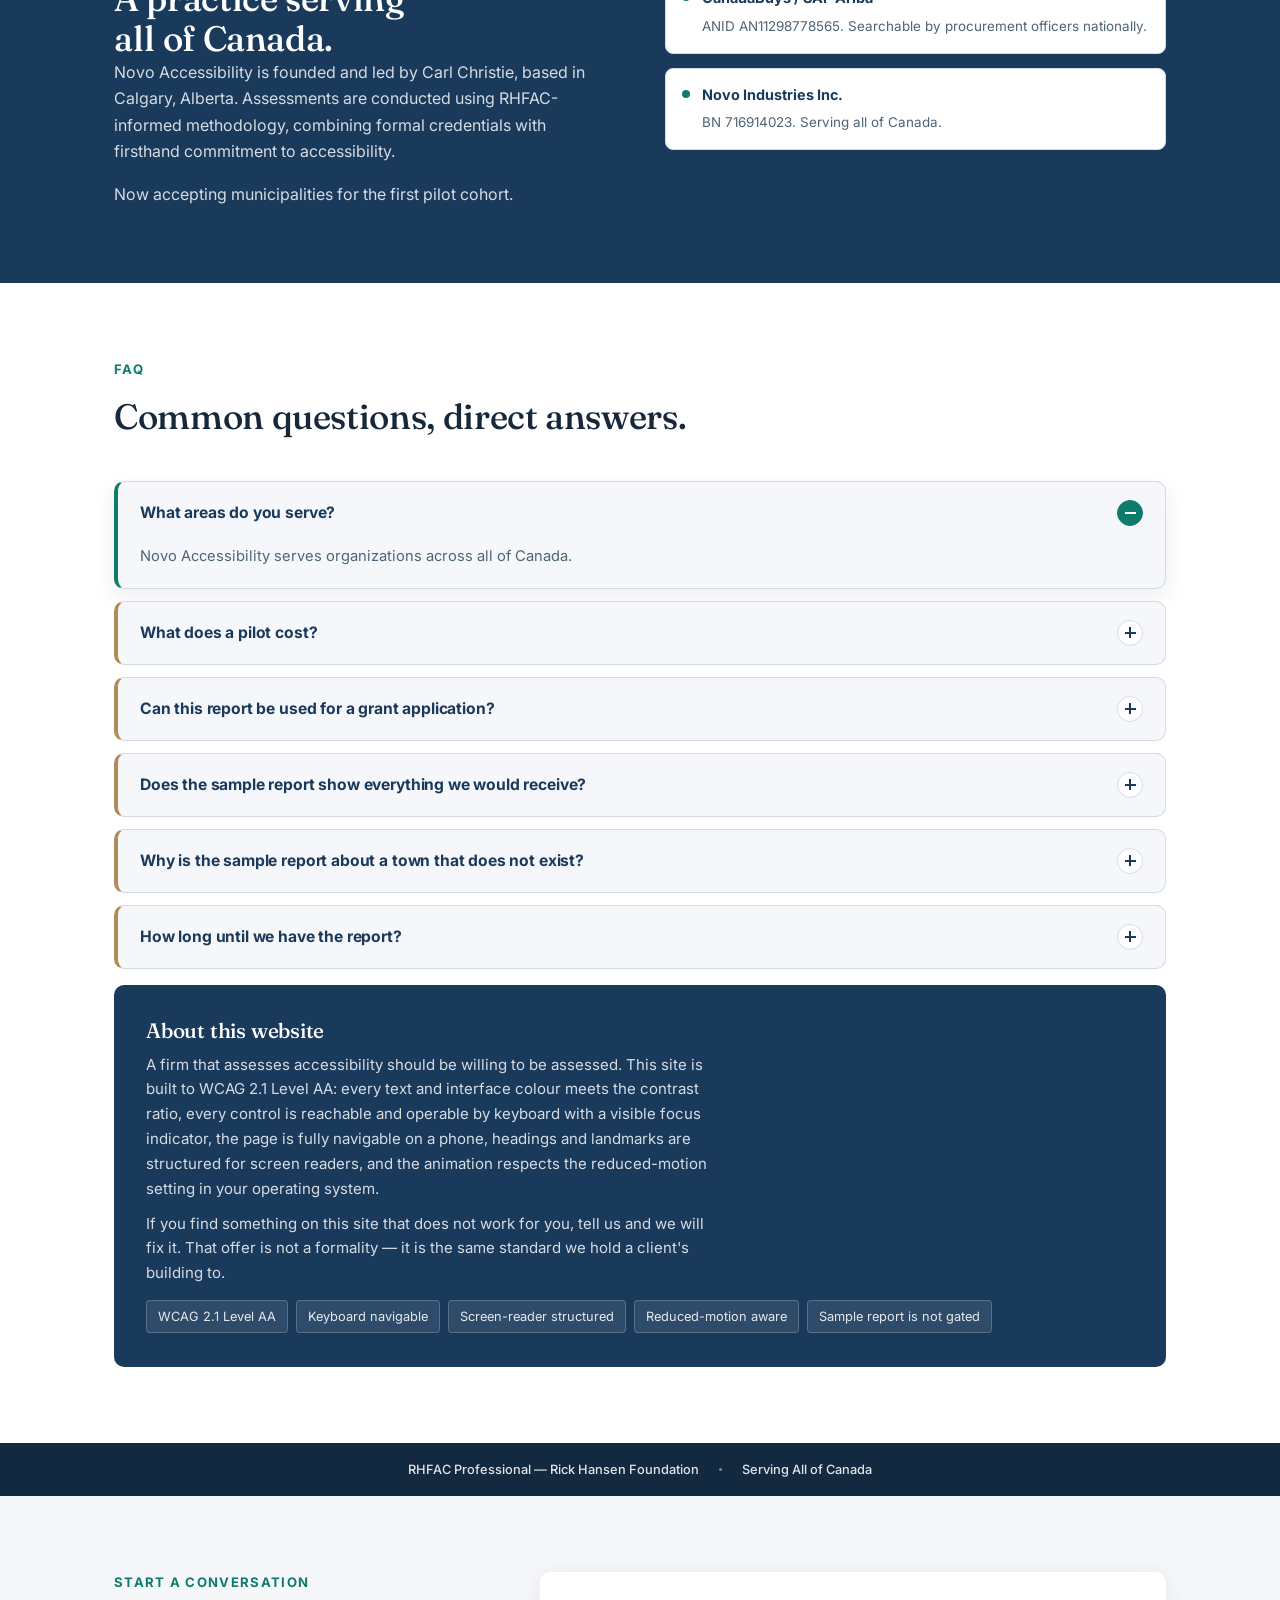
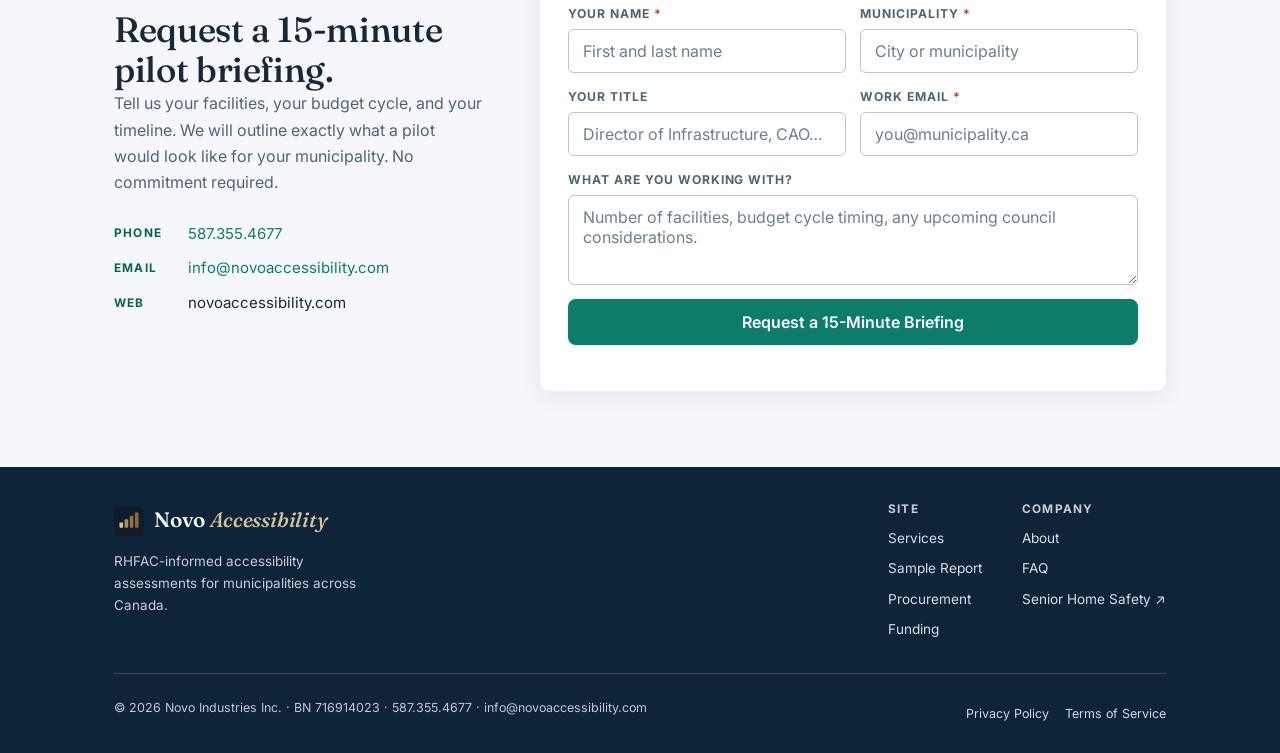
==== commit aff1ec34: "Add files via upload" ====
--- a/index.html
+++ b/index.html
@@ -4,7 +4,7 @@
 <meta charset="UTF-8">
 <meta name="viewport" content="width=device-width, initial-scale=1.0">
 <title>Novo Accessibility — Municipal Accessibility Capital Planning | Canada</title>
-<meta name="description" content="Council-ready accessibility capital planning for municipalities. RHFAC Professional assessments with defensible prioritization, Quick Wins, and procurement-ready deliverables in a fixed-fee pilot engagement. Serving all of Canada.">
+<meta name="description" content="Council-ready accessibility capital planning for municipalities. RHFAC Professional assessments with defensible prioritization, Quick Wins, and procurement-ready deliverables in a scoped pilot engagement. Serving all of Canada.">
 <link rel="canonical" href="https://novoaccessibility.com/">
 <meta name="theme-color" content="#1A3A5C">
 <meta name="format-detection" content="telephone=no">
@@ -15,7 +15,7 @@
 <meta property="og:locale" content="en_CA">
 <meta property="og:url" content="https://novoaccessibility.com/">
 <meta property="og:title" content="Turn accessibility uncertainty into a plan you can defend.">
-<meta property="og:description" content="Fixed-fee RHFAC-informed assessments that turn barriers into a phased, council-ready capital plan. First Nation-owned. PSIB-eligible. Serving all of Canada.">
+<meta property="og:description" content="RHFAC-informed assessments that turn barriers into a phased, council-ready capital plan. Serving all of Canada.">
 <meta property="og:image" content="https://novoaccessibility.com/og-image.jpg">
 <meta property="og:image:width" content="1200">
 <meta property="og:image:height" content="630">
@@ -69,10 +69,6 @@
         { "@type": "PropertyValue", "name": "CanadaBuys / SAP Ariba ANID", "value": "AN11298778565" }
       ],
       "knowsAbout": ["Accessibility assessment","RHFAC","Municipal capital planning","Barrier removal","Accessible design","Public procurement"],
-      "additionalProperty": [
-        { "@type": "PropertyValue", "name": "Ownership", "value": "First Nation-owned" },
-        { "@type": "PropertyValue", "name": "Federal procurement status", "value": "PSIB-eligible (Procurement Strategy for Indigenous Business)" }
-      ],
       "hasOfferCatalog": {
         "@type": "OfferCatalog",
         "name": "Assessment Services",
@@ -97,9 +93,8 @@
       "@id": "https://novoaccessibility.com/#faq",
       "mainEntity": [
         { "@type": "Question", "name": "What areas do you serve?", "acceptedAnswer": { "@type": "Answer", "text": "Novo Accessibility serves organizations across all of Canada." } },
-        { "@type": "Question", "name": "What does a pilot cost?", "acceptedAnswer": { "@type": "Answer", "text": "A pilot is quoted as one fixed fee, set before any work starts, with no change orders. The fee is driven by how many facilities, how large and complex each one is, and travel. One call is enough to scope it, and the number is provided in writing before you commit." } },
+        { "@type": "Question", "name": "What does a pilot cost?", "acceptedAnswer": { "@type": "Answer", "text": "Assessment and report work is billed at $150 per hour plus GST. Travel time is billed at half that rate and travel expenses at cost against receipts. Before anything starts you get a written estimate of the hours, and written notice before hours would exceed it by more than ten percent. The hours are driven by three things: how many facilities, how large and complex each one is, and travel. One call is enough to scope it, and the number is provided in writing before you commit." } },
         { "@type": "Question", "name": "Can this report be used for a grant application?", "acceptedAnswer": { "@type": "Answer", "text": "Yes. The scored findings, phased capital plan and cost ranges are the needs documentation programs ask for, including the federal Enabling Accessibility Fund and the RBC Barrier Buster Grants." } },
-        { "@type": "Question", "name": "What does PSIB-eligible mean for our procurement process?", "acceptedAnswer": { "@type": "Answer", "text": "Federal departments with an Indigenous procurement target can award contracts through the Procurement Strategy for Indigenous Business without competitive tender. Novo counts toward that target." } },
         { "@type": "Question", "name": "Does the sample report show everything we would receive?", "acceptedAnswer": { "@type": "Answer", "text": "It shows three of the five deliverables in full \u2014 prioritized findings, the phased capital roadmap and the executive summary. The council briefing deck and procurement package are produced from the same assessment data and provided with an engagement." } },
         { "@type": "Question", "name": "Why is the sample report about a town that does not exist?", "acceptedAnswer": { "@type": "Answer", "text": "Because a client's assessment is theirs. Publishing a real municipality's barriers, scores and costs would be a breach of confidence. Clearwater is fictional; the methodology, clause references and arithmetic are exactly what a real engagement produces." } },
         { "@type": "Question", "name": "How long until we have the report?", "acceptedAnswer": { "@type": "Answer", "text": "A pilot runs six to eight weeks end to end. The written report is delivered within seven to ten business days of the final site visit." } }
@@ -216,7 +211,7 @@
 .role-tag{background:rgba(255,255,255,.09);border:1px solid rgba(255,255,255,.24);border-radius:4px;padding:4px 9px;font-size:.75rem;color:rgba(255,255,255,.86);font-weight:500;}
 .hero-for-label{font-size:.7rem;font-weight:700;text-transform:uppercase;letter-spacing:.13em;color:rgba(255,255,255,.72);margin:26px 0 10px;}
 
-/* First Nation-owned / PSIB — the reason a federal buyer can award directly */
+/* Procurement note strip */
 .fn-strip{margin-top:28px;border-left:3px solid var(--gold);background:rgba(176,141,87,.16);
   border-radius:0 8px 8px 0;padding:14px 18px;max-width:56ch;}
 .fn-pills{display:flex;flex-wrap:wrap;gap:8px;margin-bottom:8px;list-style:none;}
@@ -551,19 +546,11 @@
     <div>
       <span class="eyebrow on-dark">Accessibility, Compliance &amp; Facility Assessment Consulting</span>
       <h1 id="hero-title">Turn accessibility and compliance uncertainty into <em>a plan you can defend.</em></h1>
-      <p class="hero-sub">A fixed-fee pilot gives you the scored data and council-ready documentation to prioritize with confidence, not guesswork.</p>
+      <p class="hero-sub">A scoped pilot gives you the scored data and council-ready documentation to prioritize with confidence, not guesswork.</p>
       <div class="hero-ctas">
         <a href="#contact" class="btn btn-primary">Request a 15-Minute Briefing</a>
         <a href="#report" class="btn btn-outline-dark">See the Report</a>
       </div>
-      <div class="fn-strip">
-        <ul class="fn-pills">
-          <li class="fn-pill">First Nation-Owned</li>
-          <li class="fn-pill">PSIB-Eligible</li>
-        </ul>
-        <p class="fn-note">Federal departments with an Indigenous procurement target can award this work <strong>directly, without a competitive tender</strong> — and it counts toward that target.</p>
-      </div>
-
       <p class="hero-for-label" id="built-for">Built for</p>
       <ul class="role-tags" aria-labelledby="built-for">
         <li class="role-tag">Directors of Infrastructure</li>
@@ -579,8 +566,8 @@
         <ul class="pilot-specs">
           <li><span class="spec-label">Scope</span><span class="spec-val">3–5 Facilities</span></li>
           <li><span class="spec-label">Timeline</span><span class="spec-val">6–8 Weeks</span></li>
-          <li><span class="spec-label">Fee Structure</span><span class="spec-val">Fixed Fee</span></li>
-          <li><span class="spec-label">Change Orders</span><span class="spec-val">None</span></li>
+          <li><span class="spec-label">Rate</span><span class="spec-val">$150/hr + GST</span></li>
+          <li><span class="spec-label">Travel</span><span class="spec-val">Half rate</span></li>
           <li><span class="spec-label">Deliverables</span><span class="spec-val">5 Items</span></li>
           <li><span class="spec-label">Methodology</span><span class="spec-val">RHFAC Professional</span></li>
         </ul>
@@ -660,7 +647,7 @@
         <li class="flow-arrow" aria-hidden="true">→</li>
         <li class="flow-step">
           <div class="flow-n" style="background:#1A3A5C;" aria-hidden="true"><svg viewBox="-14 -14 28 28" width="22" height="22" focusable="false"><path d="M -9 7 L -3 -7 L 2 1 L 9 -7" fill="none" stroke="white" stroke-width="2.2" stroke-linecap="round" stroke-linejoin="round"/><circle cx="-9" cy="7" r="1.8" fill="white"/><circle cx="9" cy="-7" r="1.8" fill="white"/></svg></div>
-          <span class="flow-label">5-Year Roadmap</span>
+          <span class="flow-label">Multi-Year Roadmap</span>
         </li>
         <li class="flow-arrow" aria-hidden="true">→</li>
         <li class="flow-step">
@@ -668,18 +655,18 @@
           <span class="flow-label">Council-Ready Summary</span>
         </li>
       </ol>
-      <p class="flow-foot">Scoped on one call, delivered fixed-fee within 7–10 business days of the site visit, with no change orders. Built on RHFAC-informed assessment data — Novo does not replace or certify against RHFAC; the methodology extends it into a prioritized, budget-ready plan.</p>
+      <p class="flow-foot">Scoped on one call and delivered within 7–10 business days of the final site visit. Assessment and report work is billed at $150 per hour plus GST, travel days at half the hourly rate, and travel expenses at cost against receipts. Built on RHFAC-informed assessment data — Novo does not certify buildings; certification is adjudicated by the Rick Hansen Foundation; the methodology extends it into a prioritized, budget-ready plan.</p>
     </div>
 
     <div class="sec-head on-dark" style="margin-top:56px;">
       <span class="eyebrow on-dark">What Your Municipality Receives</span>
-      <h2 id="deliverables-title">Five deliverables. One fixed fee.</h2>
+      <h2 id="deliverables-title">Five deliverables. One written estimate.</h2>
       <p>Every section is built for the person who presents it to council, writes the grant application, or approves the capital budget.</p>
     </div>
 
     <ul class="deliverables-grid" aria-labelledby="deliverables-title">
       <li class="d-card d-card-dark"><div class="d-n" aria-hidden="true">01</div><h3>Prioritization Matrix</h3><p>Every barrier ranked by severity, cost, and compliance impact across all assessed facilities.</p></li>
-      <li class="d-card d-card-dark"><div class="d-n" aria-hidden="true">02</div><h3>Capital Roadmap</h3><p>A phased 3-year remediation sequence aligned to your budget cycles and procurement windows.</p></li>
+      <li class="d-card d-card-dark"><div class="d-n" aria-hidden="true">02</div><h3>Capital Roadmap</h3><p>A phased multi-year remediation sequence aligned to your budget cycles and procurement windows.</p></li>
       <li class="d-card d-card-dark"><div class="d-n" aria-hidden="true">03</div><h3>Executive Summary</h3><p>One page for council packages. What a councillor needs to know in under 60 seconds.</p></li>
       <li class="d-card d-card-dark"><div class="d-n" aria-hidden="true">04</div><h3>Council Briefing Deck</h3><p>Presentation-ready, with prioritization logic and recommended motion language.</p></li>
       <li class="d-card d-card-dark"><div class="d-n" aria-hidden="true">05</div><h3>Procurement Package</h3><p>Sole-source justification, purchasing memo, and optional RFP scope of work.</p></li>
@@ -694,20 +681,19 @@
         <span class="proof-tag">Illustrative example, not a completed engagement</span>
       </div>
       <ul class="proof-stats">
-        <li class="p-stat"><div class="p-val">47</div><div class="p-lbl">Barriers identified</div></li>
-        <li class="p-stat"><div class="p-val">16</div><div class="p-lbl">High priority</div></li>
-        <li class="p-stat"><div class="p-val">9</div><div class="p-lbl">Quick wins</div></li>
-        <li class="p-stat"><div class="p-val">3-yr</div><div class="p-lbl">Capital plan</div></li>
-        <li class="p-stat"><div class="p-val">$470K</div><div class="p-lbl">Total est. investment</div></li>
+        <li class="p-stat"><div class="p-val">5</div><div class="p-lbl">Facilities assessed</div></li>
+        <li class="p-stat"><div class="p-val">8</div><div class="p-lbl">Systemic findings</div></li>
+        <li class="p-stat"><div class="p-val">28</div><div class="p-lbl">Work items</div></li>
+        <li class="p-stat"><div class="p-val">2-yr</div><div class="p-lbl">Capital plan</div></li>
+        <li class="p-stat"><div class="p-val">$88–153K</div><div class="p-lbl">Est. portfolio remediation</div></li>
       </ul>
       <p class="roadmap-label" id="seq-label">Capital Sequencing — Next Dollar Impact ranked first</p>
       <ul class="roadmap" aria-labelledby="seq-label">
-        <li class="rm-row rm-highlight"><span class="rm-name">Quick Wins</span><div class="rm-track" aria-hidden="true"><div class="rm-fill" style="width:100%;background:var(--coral-deep);"><span class="rm-inline-cost">$3–7K</span></div></div><span class="rm-cost"><span class="visually-hidden">$3–7K, </span>Act now</span></li>
-        <li class="rm-row"><span class="rm-name">Year 1</span><div class="rm-track" aria-hidden="true"><div class="rm-fill" style="width:100%;background:var(--teal);"><span class="rm-inline-cost">$150–205K</span></div></div><span class="rm-cost"><span class="visually-hidden">$150–205K, </span>Budget cycle 1</span></li>
-        <li class="rm-row"><span class="rm-name">Year 2</span><div class="rm-track" aria-hidden="true"><div class="rm-fill" style="width:96%;background:var(--teal2);"><span class="rm-inline-cost">$140–210K</span></div></div><span class="rm-cost"><span class="visually-hidden">$140–210K, </span>Budget cycle 2</span></li>
-        <li class="rm-row"><span class="rm-name">Year 3</span><div class="rm-track" aria-hidden="true"><div class="rm-fill" style="width:65%;background:var(--navy-mid);"><span class="rm-inline-cost">$26–42K</span></div></div><span class="rm-cost"><span class="visually-hidden">$26–42K, </span>Budget cycle 3</span></li>
+        <li class="rm-row rm-highlight"><span class="rm-name">Phase 0 — Life safety</span><div class="rm-track" aria-hidden="true"><div class="rm-fill" style="width:100%;background:var(--coral-deep);"><span class="rm-inline-cost">$11.5–19.9K</span></div></div><span class="rm-cost"><span class="visually-hidden">$11,460–$19,860, </span>Immediate</span></li>
+        <li class="rm-row"><span class="rm-name">Phase 1 — Year 1</span><div class="rm-track" aria-hidden="true"><div class="rm-fill" style="width:100%;background:var(--teal);"><span class="rm-inline-cost">$31.7–53.2K</span></div></div><span class="rm-cost"><span class="visually-hidden">$31,660–$53,170, </span>Budget cycle 1</span></li>
+        <li class="rm-row"><span class="rm-name">Phase 2 — Year 2</span><div class="rm-track" aria-hidden="true"><div class="rm-fill" style="width:94%;background:var(--teal2);"><span class="rm-inline-cost">$28.0–50.4K</span></div></div><span class="rm-cost"><span class="visually-hidden">$28,000–$50,400, </span>Budget cycle 2</span></li>
       </ul>
-      <p class="roadmap-note">Bar length reflects sequencing priority, not just dollar size — Quick Wins are scoped to be fundable from existing maintenance budgets, no council approval cycle required.</p>
+      <p class="roadmap-note">Bar length reflects sequencing priority, not just dollar size. The worked facility totals $71,120–$123,430 across the three phases, of which the low-cost actions that close the 47-point gap to RHF Accessibility Certified account for $1,760–$3,870.</p>
       <div class="proof-dl">
         <p>The complete 19-page sample assessment — five facilities, scores, costings and portfolio roll-up. No form, no email, no gate.</p>
         <a href="Novo_Accessibility_Sample_Report_Clearwater.pdf" download class="btn btn-gold">
@@ -737,17 +723,18 @@
         <table class="ndi-table">
           <caption class="ndi-caption">Ranked by score gain per dollar spent</caption>
           <thead>
-            <tr><th scope="col">Finding</th><th scope="col">Est. Cost</th><th scope="col">Score Gain / $</th></tr>
+            <tr><th scope="col">Action</th><th scope="col">Est. Cost</th><th scope="col">Points Gained</th></tr>
           </thead>
           <tbody>
-            <tr class="ndi-tier-high"><td>Main entrance door hardware</td><td class="ndi-cost">$800</td><td><span class="ndi-badge ndi-high">High</span></td></tr>
-            <tr class="ndi-tier-high"><td>Accessible parking restriping</td><td class="ndi-cost">$1,200</td><td><span class="ndi-badge ndi-high">High</span></td></tr>
-            <tr class="ndi-tier-med"><td>Washroom grab bar installation</td><td class="ndi-cost">$2,400</td><td><span class="ndi-badge ndi-med">Medium</span></td></tr>
-            <tr class="ndi-tier-med"><td>Tactile wayfinding signage</td><td class="ndi-cost">$3,800</td><td><span class="ndi-badge ndi-med">Medium</span></td></tr>
-            <tr class="ndi-tier-low"><td>Entrance ramp slope correction</td><td class="ndi-cost">$18,000</td><td><span class="ndi-badge ndi-low">Low</span></td></tr>
+            <tr class="ndi-tier-high"><td>Reposition periodical shelving to restore aisle width</td><td class="ndi-cost">$0</td><td><span class="ndi-badge ndi-high">+18</span></td></tr>
+            <tr class="ndi-tier-high"><td>Adjust entrance door closer to 38N maximum</td><td class="ndi-cost">$180–$350</td><td><span class="ndi-badge ndi-high">+8</span></td></tr>
+            <tr class="ndi-tier-high"><td>Directional signage to the accessible washroom</td><td class="ndi-cost">$180–$320</td><td><span class="ndi-badge ndi-high">+6</span></td></tr>
+            <tr class="ndi-tier-med"><td>Remediate website alt text and colour contrast</td><td class="ndi-cost">$800–$2,000</td><td><span class="ndi-badge ndi-med">+6</span></td></tr>
+            <tr class="ndi-tier-med"><td>Reprogram elevator audio floor announcements</td><td class="ndi-cost">$200–$400</td><td><span class="ndi-badge ndi-med">+5</span></td></tr>
+            <tr class="ndi-tier-low"><td>Repaint accessible parking crossing markings</td><td class="ndi-cost">$400–$800</td><td><span class="ndi-badge ndi-low">+4</span></td></tr>
           </tbody>
         </table>
-        <p class="ndi-foot">Illustrative example. Findings and costs vary by facility.</p>
+        <p class="ndi-foot">Illustrative example, taken from the sample report you can download above. These six actions total $1,760–$3,870 and close the 47-point gap to the RHF Accessibility Certified threshold. Findings and costs vary by facility.</p>
       </div>
     </div>
   </div>
@@ -764,8 +751,8 @@
       <div>
         <p style="font-size:1rem;color:var(--muted);line-height:1.75;">Real progress council can report publicly while the larger capital plan moves through approval, identified in every pilot.</p>
         <ul class="qw-facts">
-          <li class="qw-fact"><div class="qw-fact-val">9</div><div class="qw-fact-lbl">Quick Wins in the illustrative example</div></li>
-          <li class="qw-fact"><div class="qw-fact-val">$3–7K</div><div class="qw-fact-lbl">Estimated combined cost</div></li>
+          <li class="qw-fact"><div class="qw-fact-val">6</div><div class="qw-fact-lbl">Quick Wins in the illustrative example</div></li>
+          <li class="qw-fact"><div class="qw-fact-val">$1.8–3.9K</div><div class="qw-fact-lbl">Estimated combined cost</div></li>
           <li class="qw-fact"><div class="qw-fact-val">30 days</div><div class="qw-fact-lbl">To visible progress</div></li>
         </ul>
       </div>
@@ -774,9 +761,8 @@
         <p>Structured within simplified purchasing thresholds where possible — a department head can often approve without a full RFP process.</p>
         <ul>
           <li>CanadaBuys / SAP Ariba — ANID AN11298778565</li>
-          <li>PSIB set-aside eligible (Indigenous Business Directory)</li>
           <li>Sole-source justification template available on request</li>
-          <li>Fixed-fee engagement — no change orders</li>
+          <li>$150/hour plus GST, with a written estimate of hours before work starts</li>
         </ul>
       </div>
     </div>
@@ -863,8 +849,7 @@
     </div>
     <ul class="credential-list">
       <li><span class="cred-dot" aria-hidden="true"></span><div><strong>RHFAC Professional — Rick Hansen Foundation</strong><span class="cred-desc">Certification of buildings is administered exclusively by the Rick Hansen Foundation.</span></div></li>
-      <li><span class="cred-dot" aria-hidden="true"></span><div><strong>Indigenous Business Directory — Federal Registry</strong><span class="cred-desc">First Nation-owned business, PSIB-eligible across federal procurement streams.</span></div></li>
-      <li><span class="cred-dot" aria-hidden="true"></span><div><strong>CanadaBuys / SAP Ariba</strong><span class="cred-desc">ANID AN11298778565. Searchable by procurement officers nationally.</span></div></li>
+            <li><span class="cred-dot" aria-hidden="true"></span><div><strong>CanadaBuys / SAP Ariba</strong><span class="cred-desc">ANID AN11298778565. Searchable by procurement officers nationally.</span></div></li>
       <li><span class="cred-dot" aria-hidden="true"></span><div><strong>Novo Industries Inc.</strong><span class="cred-desc">BN 716914023. Serving all of Canada.</span></div></li>
     </ul>
   </div>
@@ -878,9 +863,8 @@
     </div>
     <div class="faq-list">
       <details class="faq-item" open><summary><h3>What areas do you serve?</h3><span class="faq-plus" aria-hidden="true"></span></summary><p>Novo Accessibility serves organizations across all of Canada.</p></details>
-      <details class="faq-item"><summary><h3>What does a pilot cost?</h3><span class="faq-plus" aria-hidden="true"></span></summary><p>A pilot is quoted as one fixed fee, set before any work starts, with no change orders. The fee is driven by three things: how many facilities, how large and complex each one is, and travel. <!-- PRICE RANGE: replace the sentence below with your real numbers once you are ready to publish them --> Most three-to-five facility pilots are scoped to sit within a range a department head can approve through simplified purchasing rather than a full RFP. One call is enough to scope it, and you get the number in writing before you commit to anything.</p></details>
-      <details class="faq-item"><summary><h3>Can this report be used for a grant application?</h3><span class="faq-plus" aria-hidden="true"></span></summary><p>Yes. The scored findings, phased capital plan, and certification pathway table are built with grant writers in mind, including CMHC and Enabling Accessibility Fund submissions.</p></details>
-      <details class="faq-item"><summary><h3>What does PSIB-eligible mean for our procurement process?</h3><span class="faq-plus" aria-hidden="true"></span></summary><p>Federal departments with an Indigenous procurement target can award contracts through the Procurement Strategy for Indigenous Business without competitive tender. Novo counts toward that target.</p></details>
+      <details class="faq-item"><summary><h3>What does a pilot cost?</h3><span class="faq-plus" aria-hidden="true"></span></summary><p>Assessment and report work is billed at $150 per hour plus GST. Travel time is billed at half that rate and travel expenses at cost against receipts. Before anything starts you get a written estimate of the hours, and written notice before hours would exceed it by more than ten percent. The hours are driven by three things: how many facilities, how large and complex each one is, and travel. <!-- PRICE RANGE: replace the sentence below with your real numbers once you are ready to publish them --> Most three-to-five facility pilots are scoped to sit within a range a department head can approve through simplified purchasing rather than a full RFP. One call is enough to scope it, and you get the number in writing before you commit to anything.</p></details>
+      <details class="faq-item"><summary><h3>Can this report be used for a grant application?</h3><span class="faq-plus" aria-hidden="true"></span></summary><p>Yes. The scored findings, phased capital plan, and certification pathway table are built with grant writers in mind. See the Funding section for the two programmes that apply and their current status.</p></details>
 <details class="faq-item"><summary><h3>Does the sample report show everything we would receive?</h3><span class="faq-plus" aria-hidden="true"></span></summary><p>It shows three of the five deliverables in full — the prioritization of findings, the phased capital roadmap and the executive summary — using an illustrative facility. The council briefing deck and the procurement package are produced from that same assessment data and are provided with an engagement rather than published as a sample.</p></details>
       <details class="faq-item"><summary><h3>Why is the sample report about a town that does not exist?</h3><span class="faq-plus" aria-hidden="true"></span></summary><p>Because a client's assessment is theirs. Publishing a real municipality's barriers, scores and costs would be a breach of confidence no matter how useful it might be as marketing. Clearwater is fictional; the methodology, the clause references and the arithmetic behind it are exactly what a real engagement produces.</p></details>
       <details class="faq-item"><summary><h3>How long until we have the report?</h3><span class="faq-plus" aria-hidden="true"></span></summary><p>A pilot runs six to eight weeks end to end. The written report is delivered within seven to ten business days of the final site visit.</p></details>
@@ -904,9 +888,6 @@
 <div class="trust-bar">
   <ul class="w trust-inner">
     <li class="trust-item">RHFAC Professional — Rick Hansen Foundation</li>
-    <li class="trust-item">SHSS Designation</li>
-    <li class="trust-item">Indigenous Business Directory</li>
-    <li class="trust-item">PSIB-Eligible</li>
     <li class="trust-item">Serving All of Canada</li>
   </ul>
 </div>
@@ -987,7 +968,7 @@
           </svg>
           <div class="footer-logo-text">Novo <span class="mark">Accessibility</span></div>
         </div>
-        <p class="footer-blurb">RHFAC-informed accessibility assessments for municipalities across Canada. First Nation-owned. PSIB-eligible.</p>
+        <p class="footer-blurb">RHFAC-informed accessibility assessments for municipalities across Canada.</p>
       </div>
       <nav class="footer-nav" aria-label="Footer">
         <div class="footer-col">
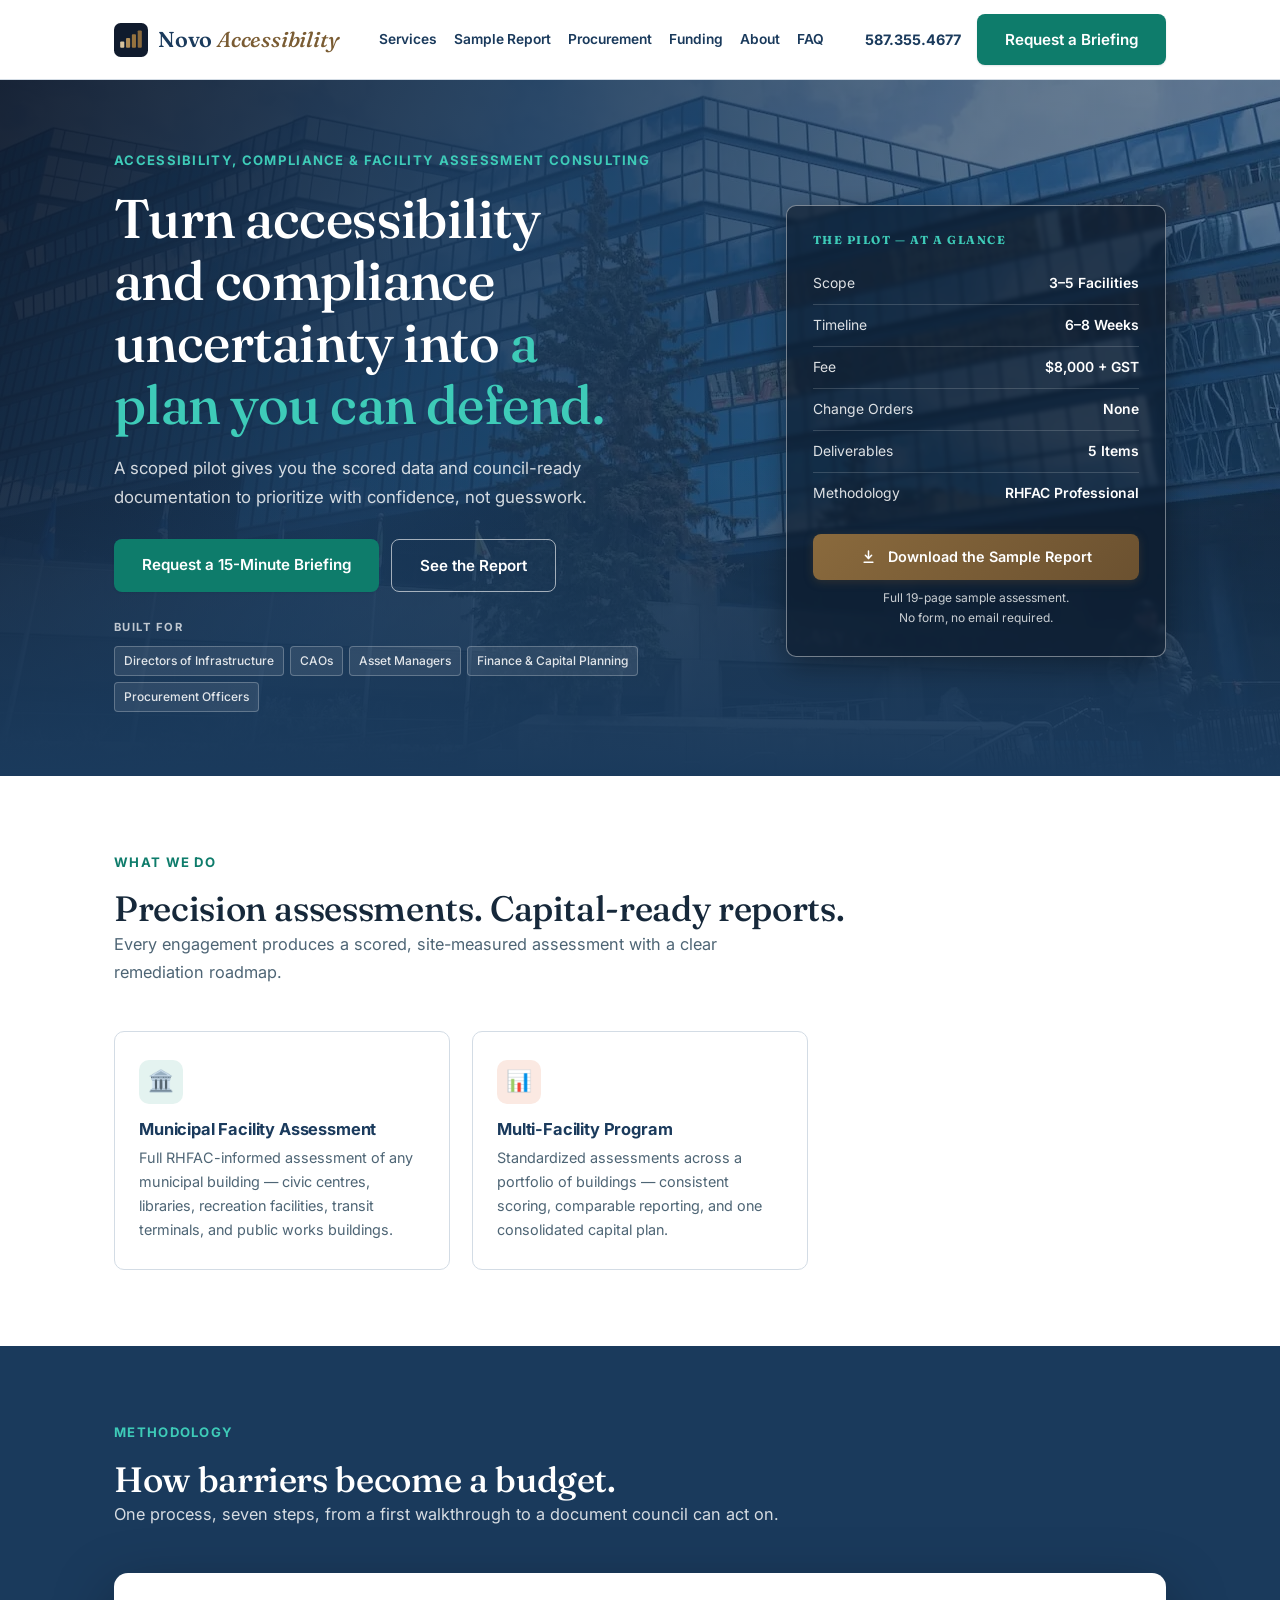
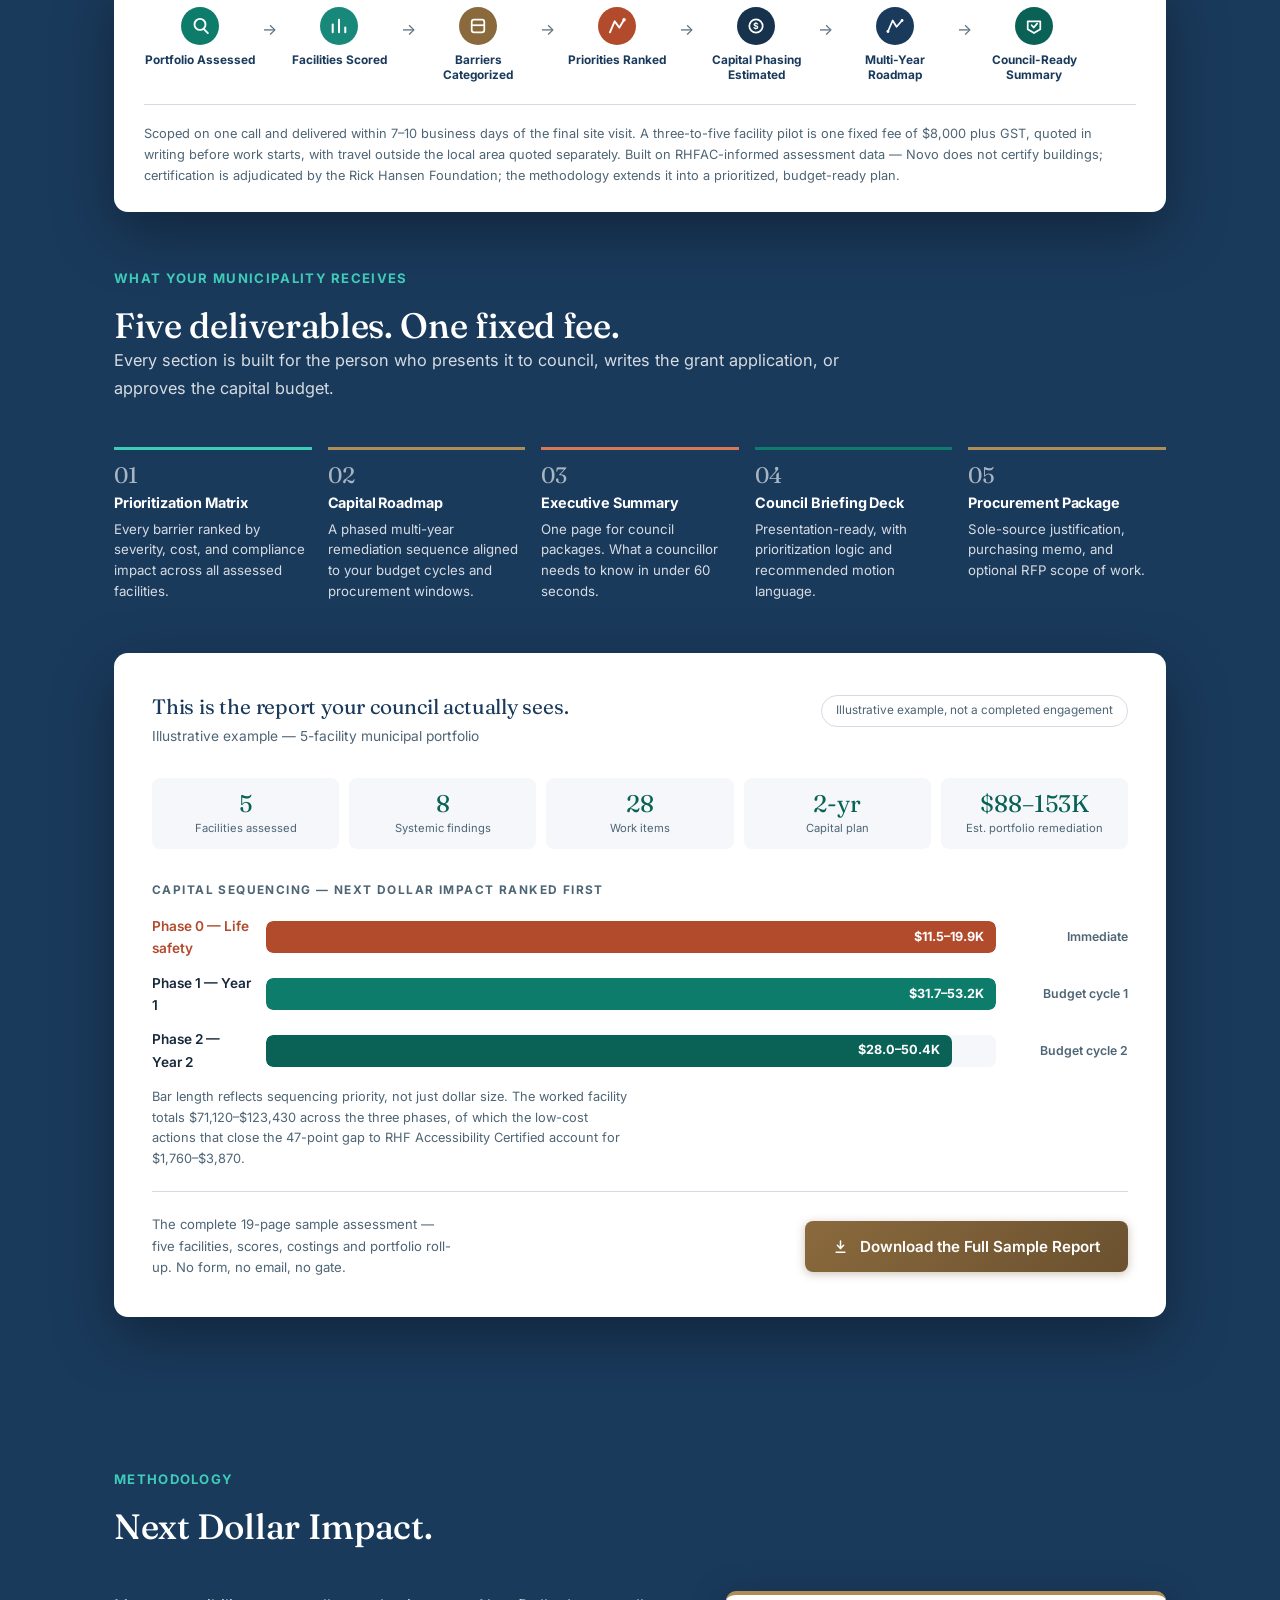
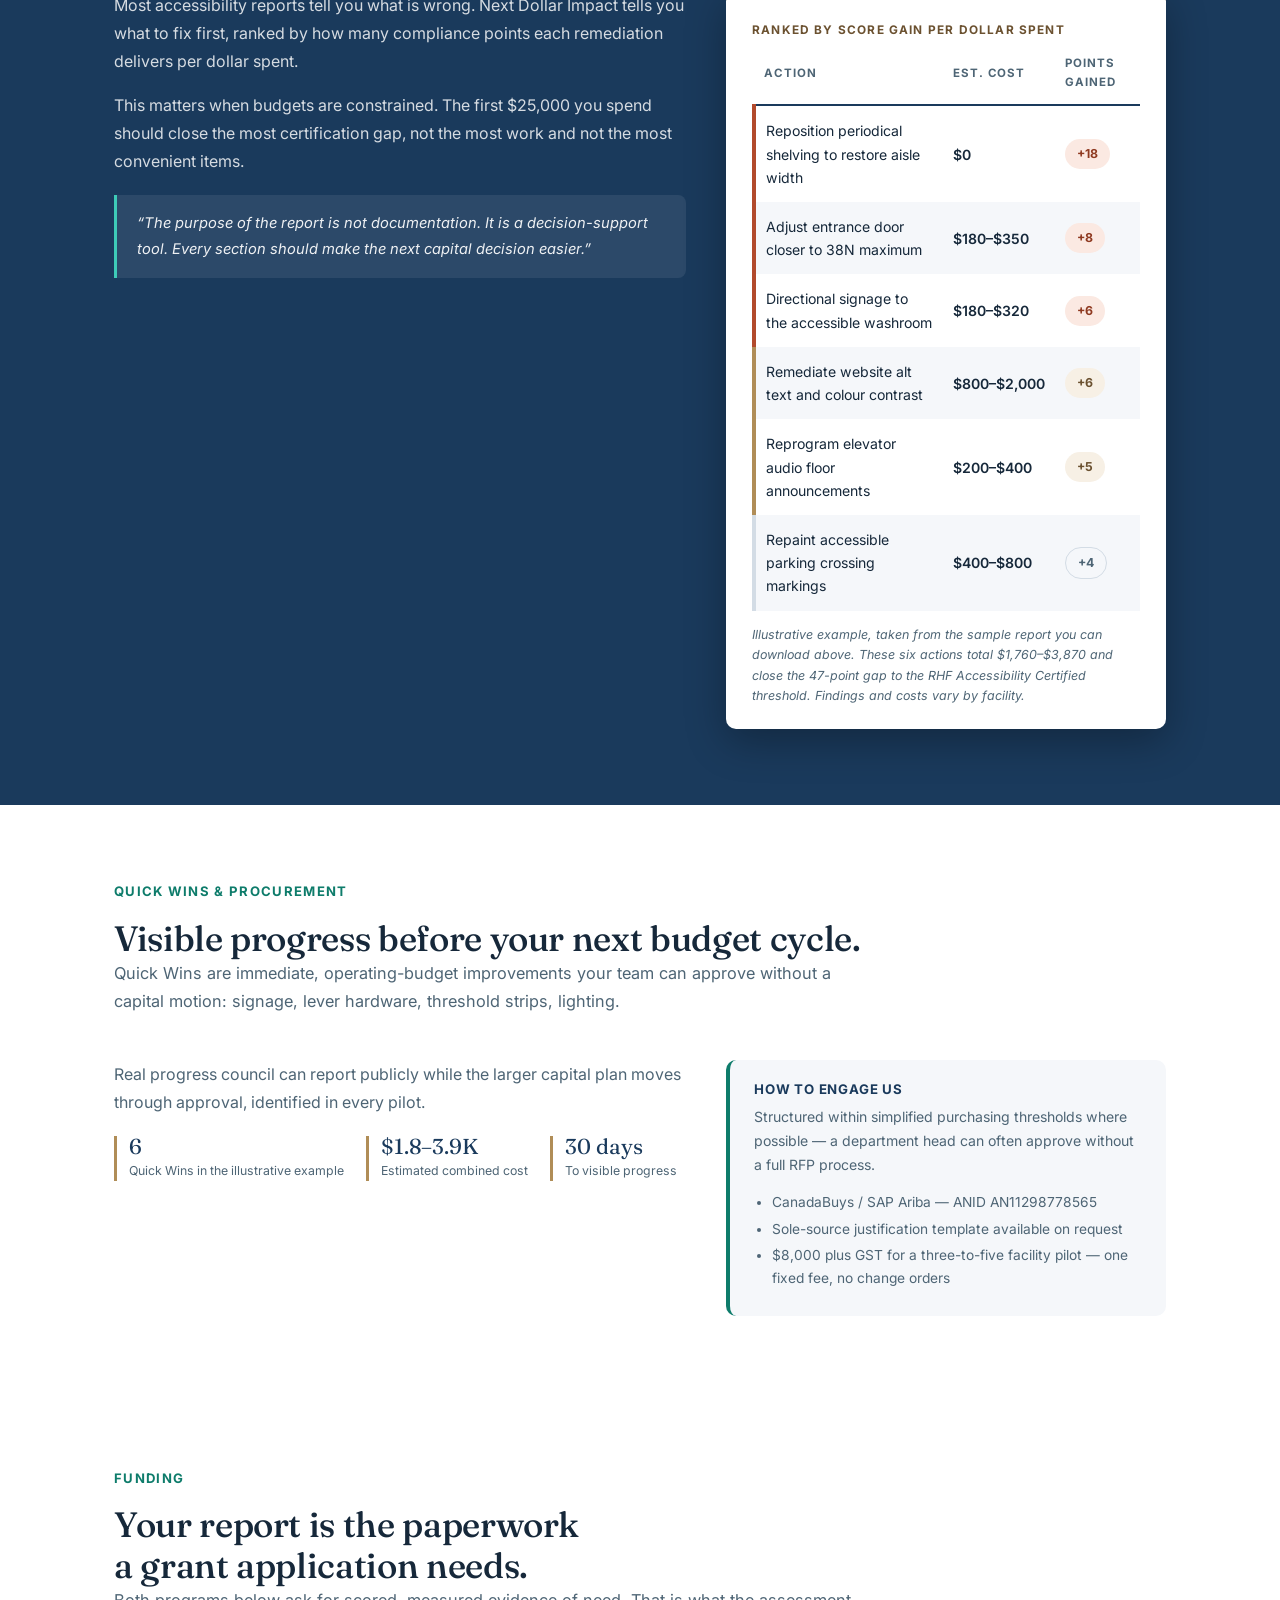
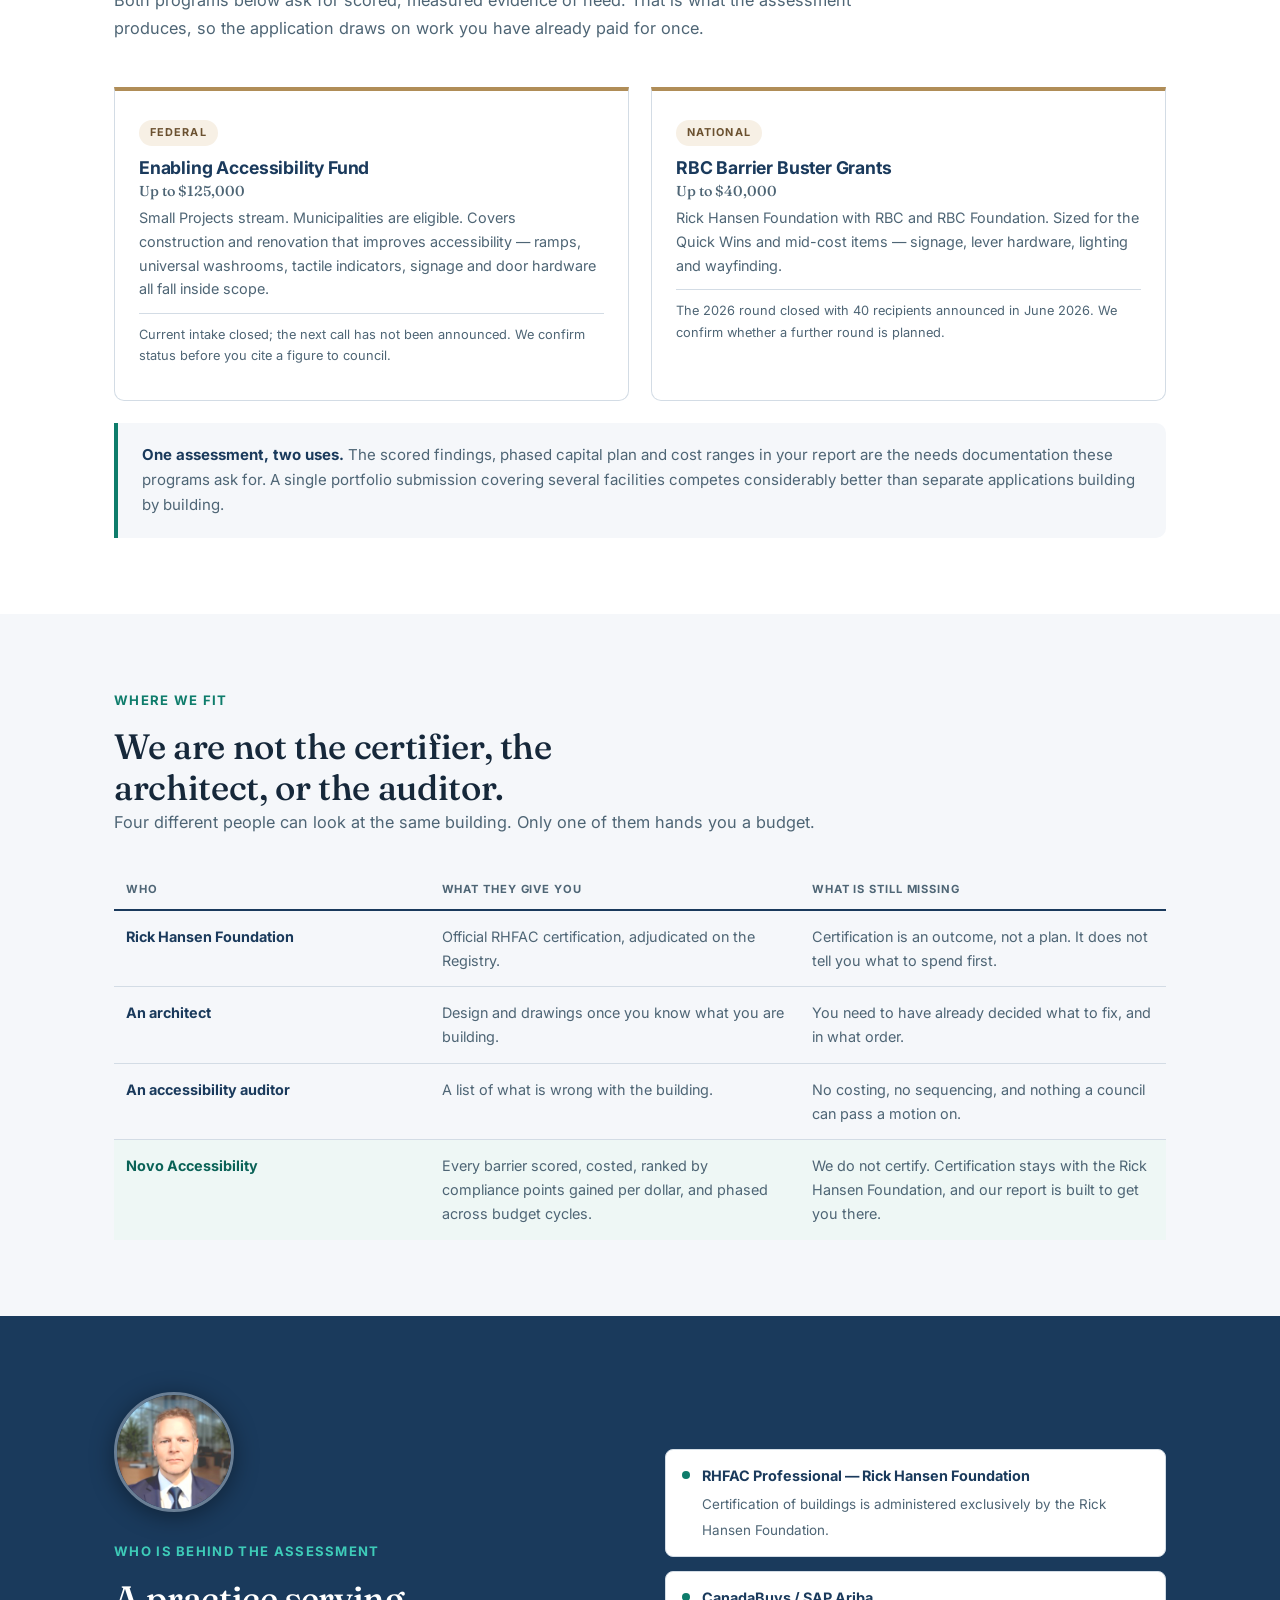
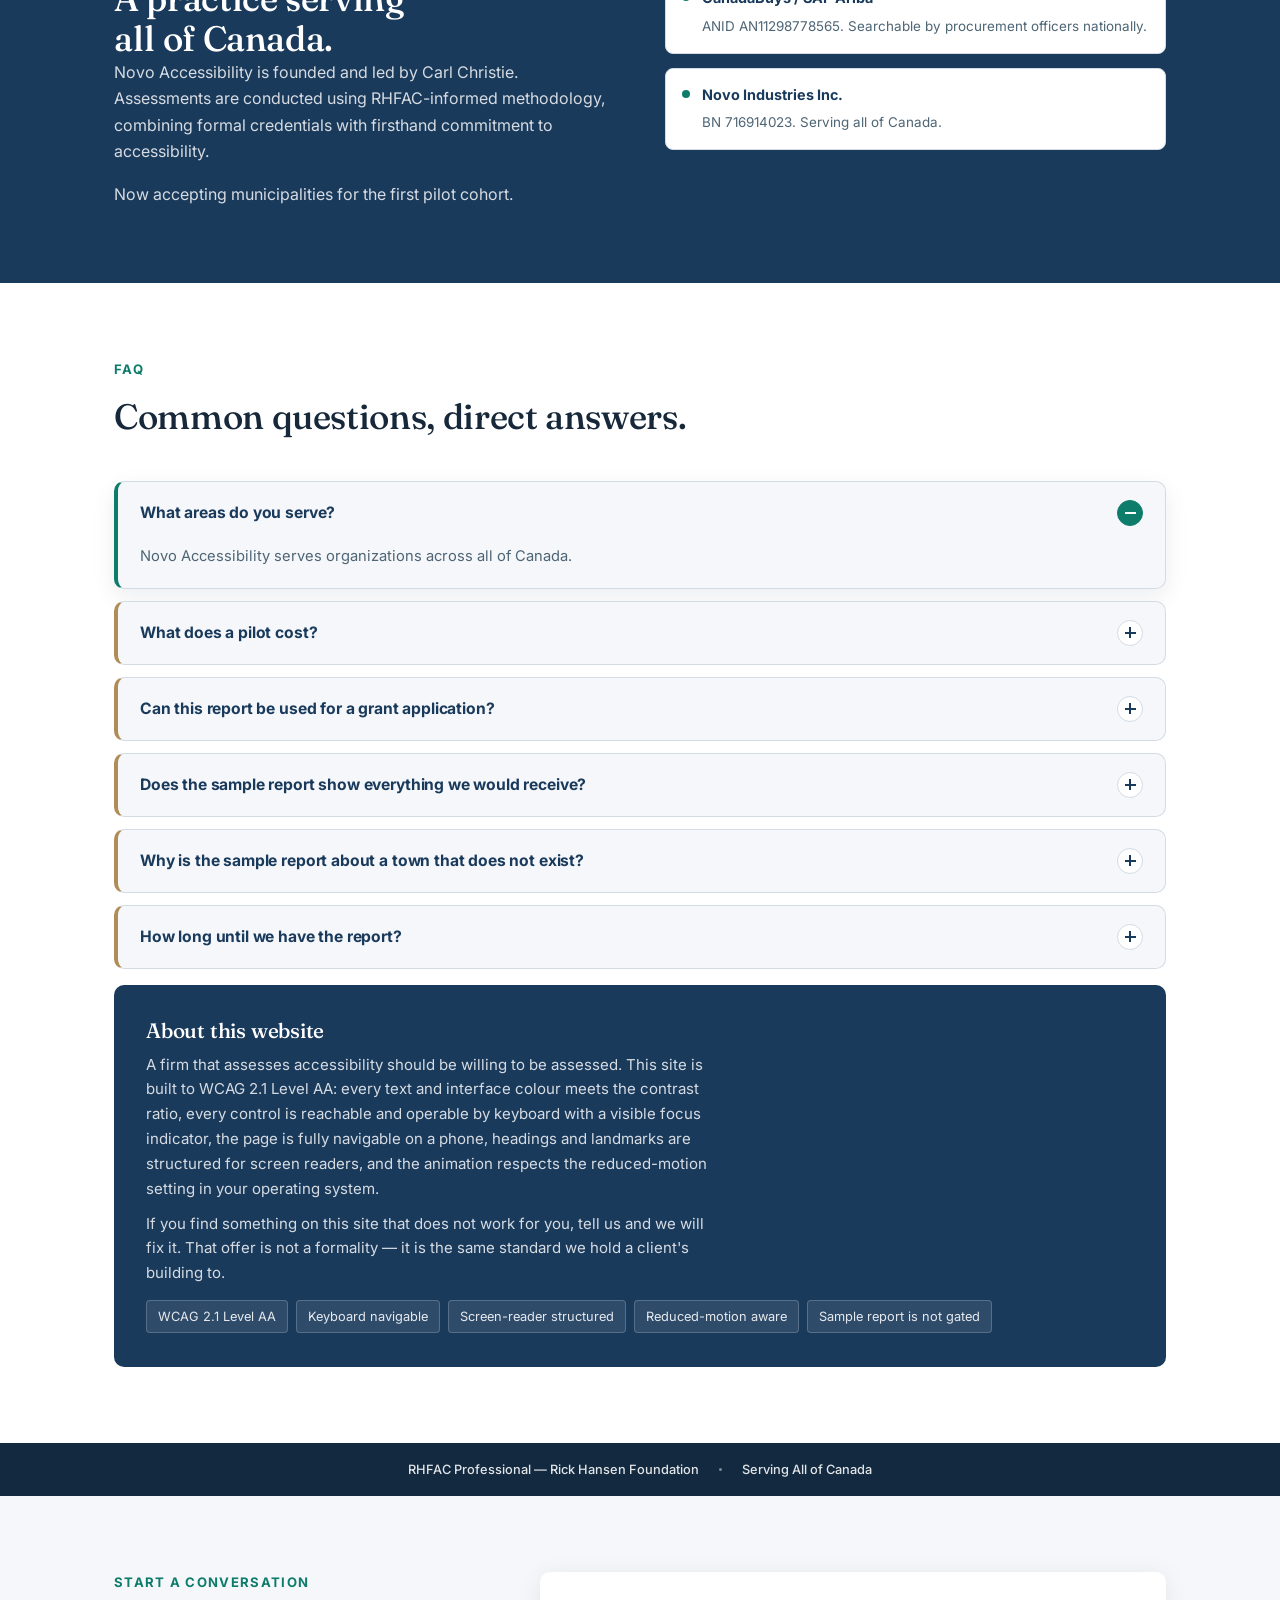
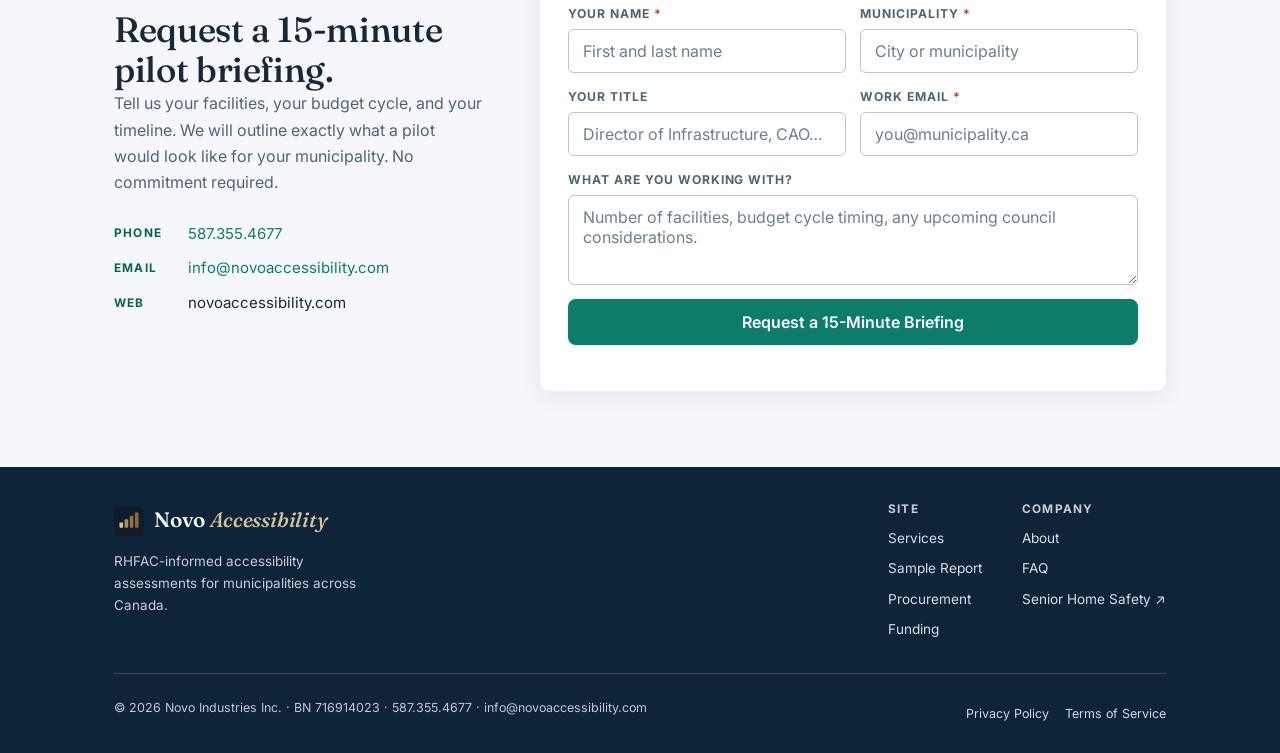
==== commit d5ebe073: "Publish pilot fee, drop commercial/REIT line and Calgary reference" ====
--- a/index.html
+++ b/index.html
@@ -4,7 +4,7 @@
 <meta charset="UTF-8">
 <meta name="viewport" content="width=device-width, initial-scale=1.0">
 <title>Novo Accessibility — Municipal Accessibility Capital Planning | Canada</title>
-<meta name="description" content="Council-ready accessibility capital planning for municipalities. RHFAC Professional assessments with defensible prioritization, Quick Wins, and procurement-ready deliverables in a scoped pilot engagement. Serving all of Canada.">
+<meta name="description" content="Council-ready accessibility capital planning for municipalities. RHFAC Professional assessments with defensible prioritization, Quick Wins, and procurement-ready deliverables in a fixed-fee pilot from $8,000. Serving all of Canada.">
 <link rel="canonical" href="https://novoaccessibility.com/">
 <meta name="theme-color" content="#1A3A5C">
 <meta name="format-detection" content="telephone=no">
@@ -74,7 +74,6 @@
         "name": "Assessment Services",
         "itemListElement": [
           { "@type": "Offer", "itemOffered": { "@type": "Service", "name": "Municipal Facility Assessment", "description": "RHFAC-informed assessment of municipal buildings including civic centres, libraries, recreation facilities, transit terminals and public works buildings." } },
-          { "@type": "Offer", "itemOffered": { "@type": "Service", "name": "Commercial Property Assessment", "description": "Barrier documentation and scoring for commercial landlords, REITs and property managers." } },
           { "@type": "Offer", "itemOffered": { "@type": "Service", "name": "Multi-Facility Program", "description": "Standardized portfolio assessments with consistent scoring and one consolidated capital plan." } }
         ]
       },
@@ -93,7 +92,7 @@
       "@id": "https://novoaccessibility.com/#faq",
       "mainEntity": [
         { "@type": "Question", "name": "What areas do you serve?", "acceptedAnswer": { "@type": "Answer", "text": "Novo Accessibility serves organizations across all of Canada." } },
-        { "@type": "Question", "name": "What does a pilot cost?", "acceptedAnswer": { "@type": "Answer", "text": "Assessment and report work is billed at $150 per hour plus GST. Travel time is billed at half that rate and travel expenses at cost against receipts. Before anything starts you get a written estimate of the hours, and written notice before hours would exceed it by more than ten percent. The hours are driven by three things: how many facilities, how large and complex each one is, and travel. One call is enough to scope it, and the number is provided in writing before you commit." } },
+        { "@type": "Question", "name": "What does a pilot cost?", "acceptedAnswer": { "@type": "Answer", "text": "A three-to-five facility pilot is $8,000 plus GST. One fixed fee, quoted in writing before work starts, covering every facility in that range — three, four or five costs the same. It assumes ordinary civic buildings up to about 20,000 square feet and three storeys, with no pool, arena or residential units; anything larger or more complex is quoted separately. Travel outside the local area is quoted with the engagement." } },
         { "@type": "Question", "name": "Can this report be used for a grant application?", "acceptedAnswer": { "@type": "Answer", "text": "Yes. The scored findings, phased capital plan and cost ranges are the needs documentation programs ask for, including the federal Enabling Accessibility Fund and the RBC Barrier Buster Grants." } },
         { "@type": "Question", "name": "Does the sample report show everything we would receive?", "acceptedAnswer": { "@type": "Answer", "text": "It shows three of the five deliverables in full \u2014 prioritized findings, the phased capital roadmap and the executive summary. The council briefing deck and procurement package are produced from the same assessment data and provided with an engagement." } },
         { "@type": "Question", "name": "Why is the sample report about a town that does not exist?", "acceptedAnswer": { "@type": "Answer", "text": "Because a client's assessment is theirs. Publishing a real municipality's barriers, scores and costs would be a breach of confidence. Clearwater is fictional; the methodology, clause references and arithmetic are exactly what a real engagement produces." } },
@@ -566,8 +565,8 @@
         <ul class="pilot-specs">
           <li><span class="spec-label">Scope</span><span class="spec-val">3–5 Facilities</span></li>
           <li><span class="spec-label">Timeline</span><span class="spec-val">6–8 Weeks</span></li>
-          <li><span class="spec-label">Rate</span><span class="spec-val">$150/hr + GST</span></li>
-          <li><span class="spec-label">Travel</span><span class="spec-val">Half rate</span></li>
+          <li><span class="spec-label">Fee</span><span class="spec-val">$8,000 + GST</span></li>
+          <li><span class="spec-label">Change Orders</span><span class="spec-val">None</span></li>
           <li><span class="spec-label">Deliverables</span><span class="spec-val">5 Items</span></li>
           <li><span class="spec-label">Methodology</span><span class="spec-val">RHFAC Professional</span></li>
         </ul>
@@ -595,11 +594,6 @@
         <div class="icon-badge badge-teal" aria-hidden="true">🏛️</div>
         <h3>Municipal Facility Assessment</h3>
         <p>Full RHFAC-informed assessment of any municipal building — civic centres, libraries, recreation facilities, transit terminals, and public works buildings.</p>
-      </li>
-      <li class="svc-card">
-        <div class="icon-badge badge-amber" aria-hidden="true">🏢</div>
-        <h3>Commercial Property Assessment</h3>
-        <p>Barrier documentation and scoring for commercial landlords, REITs, and property managers preparing for lease renewals, renovations, or audits.</p>
       </li>
       <li class="svc-card">
         <div class="icon-badge badge-coral" aria-hidden="true">📊</div>
@@ -655,12 +649,12 @@
           <span class="flow-label">Council-Ready Summary</span>
         </li>
       </ol>
-      <p class="flow-foot">Scoped on one call and delivered within 7–10 business days of the final site visit. Assessment and report work is billed at $150 per hour plus GST, travel days at half the hourly rate, and travel expenses at cost against receipts. Built on RHFAC-informed assessment data — Novo does not certify buildings; certification is adjudicated by the Rick Hansen Foundation; the methodology extends it into a prioritized, budget-ready plan.</p>
+      <p class="flow-foot">Scoped on one call and delivered within 7–10 business days of the final site visit. A three-to-five facility pilot is one fixed fee of $8,000 plus GST, quoted in writing before work starts, with travel outside the local area quoted separately. Built on RHFAC-informed assessment data — Novo does not certify buildings; certification is adjudicated by the Rick Hansen Foundation; the methodology extends it into a prioritized, budget-ready plan.</p>
     </div>
 
     <div class="sec-head on-dark" style="margin-top:56px;">
       <span class="eyebrow on-dark">What Your Municipality Receives</span>
-      <h2 id="deliverables-title">Five deliverables. One written estimate.</h2>
+      <h2 id="deliverables-title">Five deliverables. One fixed fee.</h2>
       <p>Every section is built for the person who presents it to council, writes the grant application, or approves the capital budget.</p>
     </div>
 
@@ -762,7 +756,7 @@
         <ul>
           <li>CanadaBuys / SAP Ariba — ANID AN11298778565</li>
           <li>Sole-source justification template available on request</li>
-          <li>$150/hour plus GST, with a written estimate of hours before work starts</li>
+          <li>$8,000 plus GST for a three-to-five facility pilot — one fixed fee, no change orders</li>
         </ul>
       </div>
     </div>
@@ -844,7 +838,7 @@
       </div>
       <span class="eyebrow on-dark">Who Is Behind the Assessment</span>
       <h2 id="about-title">A practice serving all of Canada.</h2>
-      <p>Novo Accessibility is founded and led by Carl Christie, based in Calgary, Alberta. Assessments are conducted using RHFAC-informed methodology, combining formal credentials with firsthand commitment to accessibility.</p>
+      <p>Novo Accessibility is founded and led by Carl Christie. Assessments are conducted using RHFAC-informed methodology, combining formal credentials with firsthand commitment to accessibility.</p>
       <p class="about-note">Now accepting municipalities for the first pilot cohort.</p>
     </div>
     <ul class="credential-list">
@@ -863,7 +857,7 @@
     </div>
     <div class="faq-list">
       <details class="faq-item" open><summary><h3>What areas do you serve?</h3><span class="faq-plus" aria-hidden="true"></span></summary><p>Novo Accessibility serves organizations across all of Canada.</p></details>
-      <details class="faq-item"><summary><h3>What does a pilot cost?</h3><span class="faq-plus" aria-hidden="true"></span></summary><p>Assessment and report work is billed at $150 per hour plus GST. Travel time is billed at half that rate and travel expenses at cost against receipts. Before anything starts you get a written estimate of the hours, and written notice before hours would exceed it by more than ten percent. The hours are driven by three things: how many facilities, how large and complex each one is, and travel. <!-- PRICE RANGE: replace the sentence below with your real numbers once you are ready to publish them --> Most three-to-five facility pilots are scoped to sit within a range a department head can approve through simplified purchasing rather than a full RFP. One call is enough to scope it, and you get the number in writing before you commit to anything.</p></details>
+      <details class="faq-item"><summary><h3>What does a pilot cost?</h3><span class="faq-plus" aria-hidden="true"></span></summary><p>A three-to-five facility pilot is $8,000 plus GST. One fixed fee, quoted in writing before work starts, covering every facility in that range — three, four or five costs the same. It assumes ordinary civic buildings up to about 20,000 square feet and three storeys, with no pool, arena or residential units; anything larger or more complex is quoted separately. Travel outside the local area is quoted with the engagement.</p></details>
       <details class="faq-item"><summary><h3>Can this report be used for a grant application?</h3><span class="faq-plus" aria-hidden="true"></span></summary><p>Yes. The scored findings, phased capital plan, and certification pathway table are built with grant writers in mind. See the Funding section for the two programmes that apply and their current status.</p></details>
 <details class="faq-item"><summary><h3>Does the sample report show everything we would receive?</h3><span class="faq-plus" aria-hidden="true"></span></summary><p>It shows three of the five deliverables in full — the prioritization of findings, the phased capital roadmap and the executive summary — using an illustrative facility. The council briefing deck and the procurement package are produced from that same assessment data and are provided with an engagement rather than published as a sample.</p></details>
       <details class="faq-item"><summary><h3>Why is the sample report about a town that does not exist?</h3><span class="faq-plus" aria-hidden="true"></span></summary><p>Because a client's assessment is theirs. Publishing a real municipality's barriers, scores and costs would be a breach of confidence no matter how useful it might be as marketing. Clearwater is fictional; the methodology, the clause references and the arithmetic behind it are exactly what a real engagement produces.</p></details>
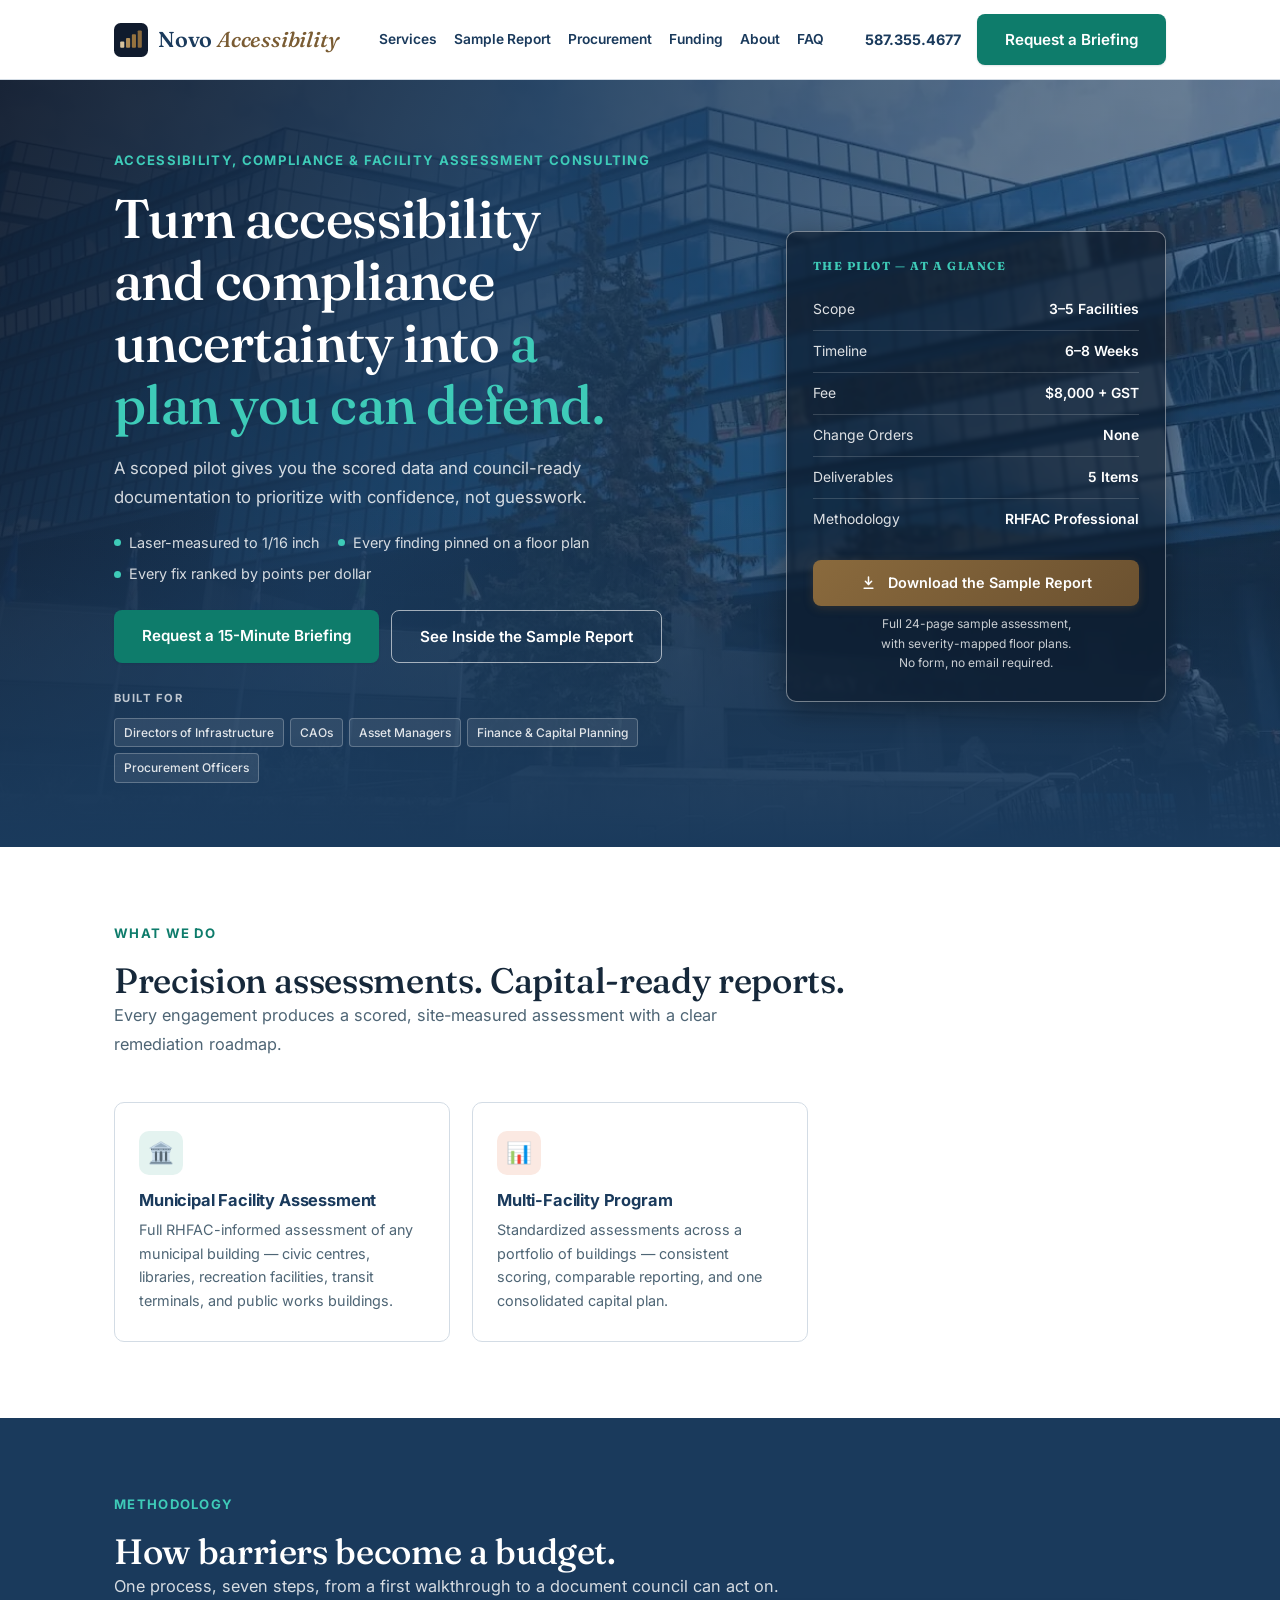
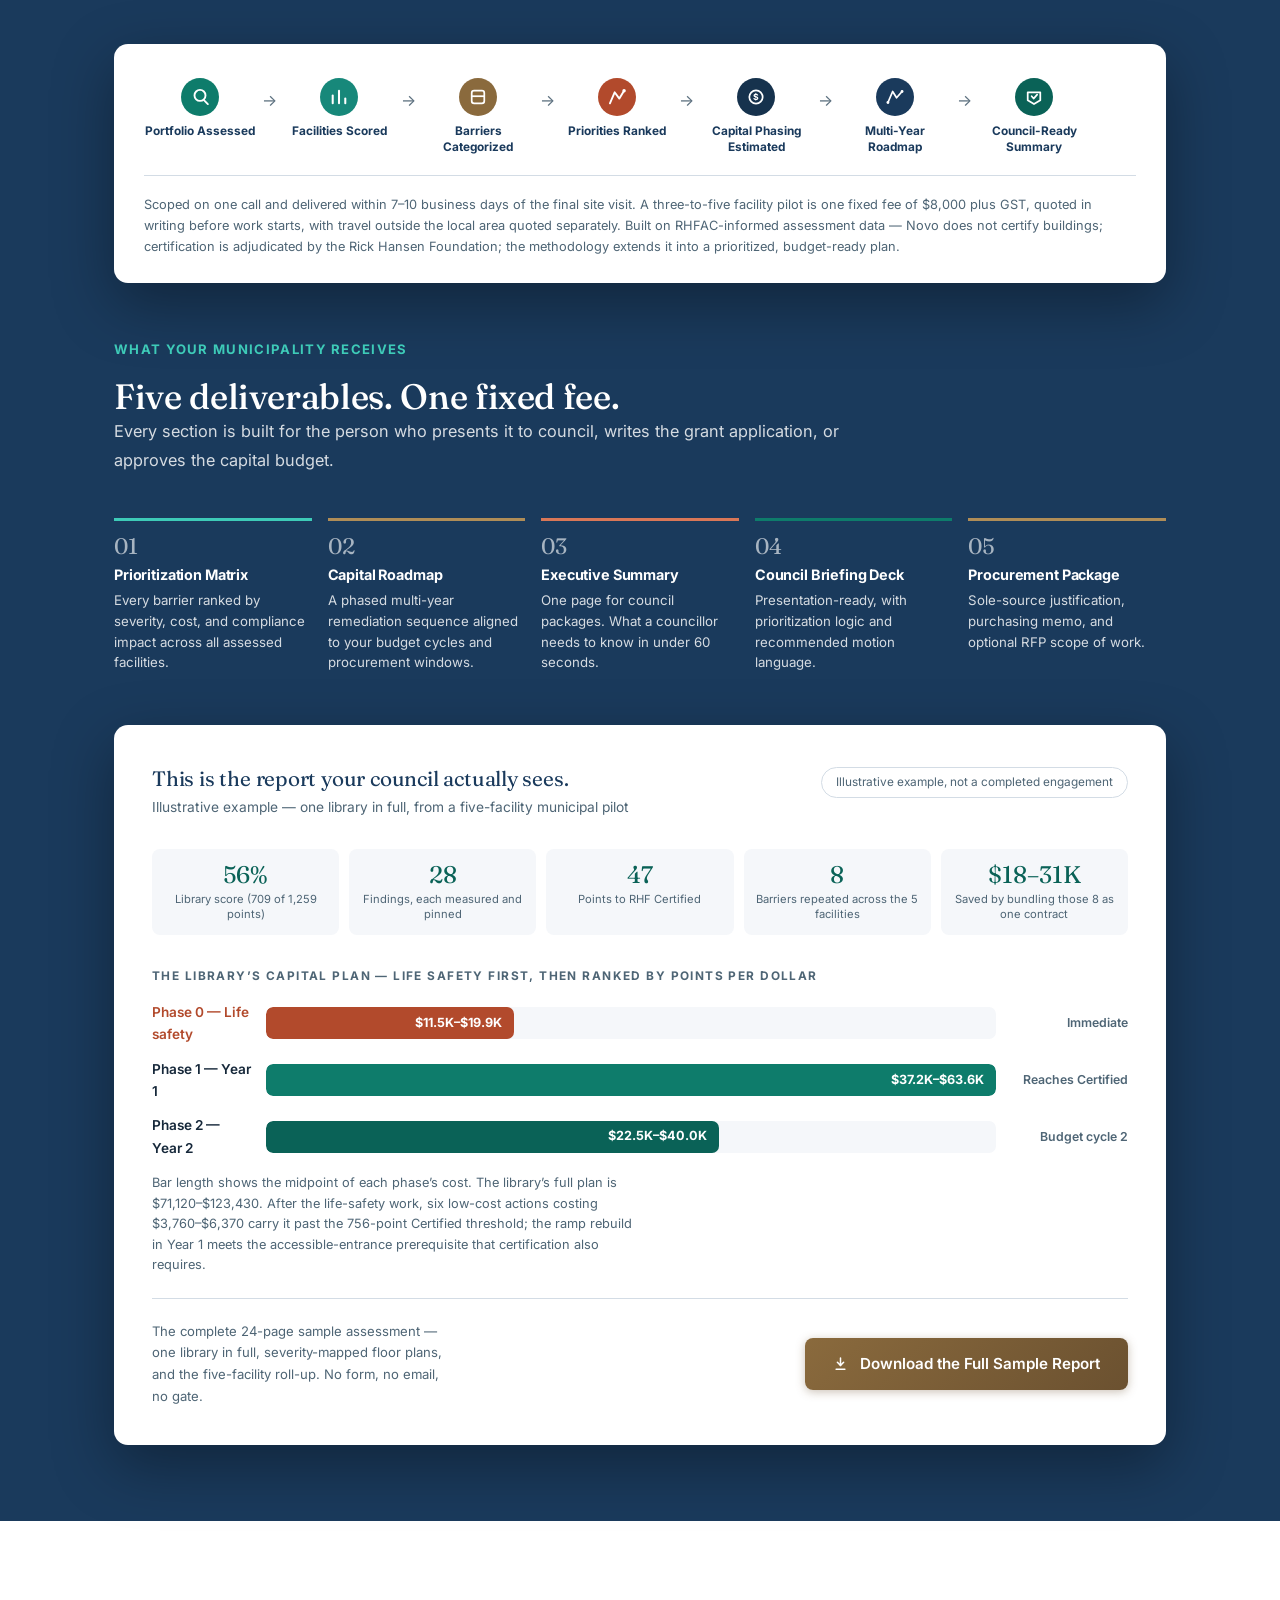
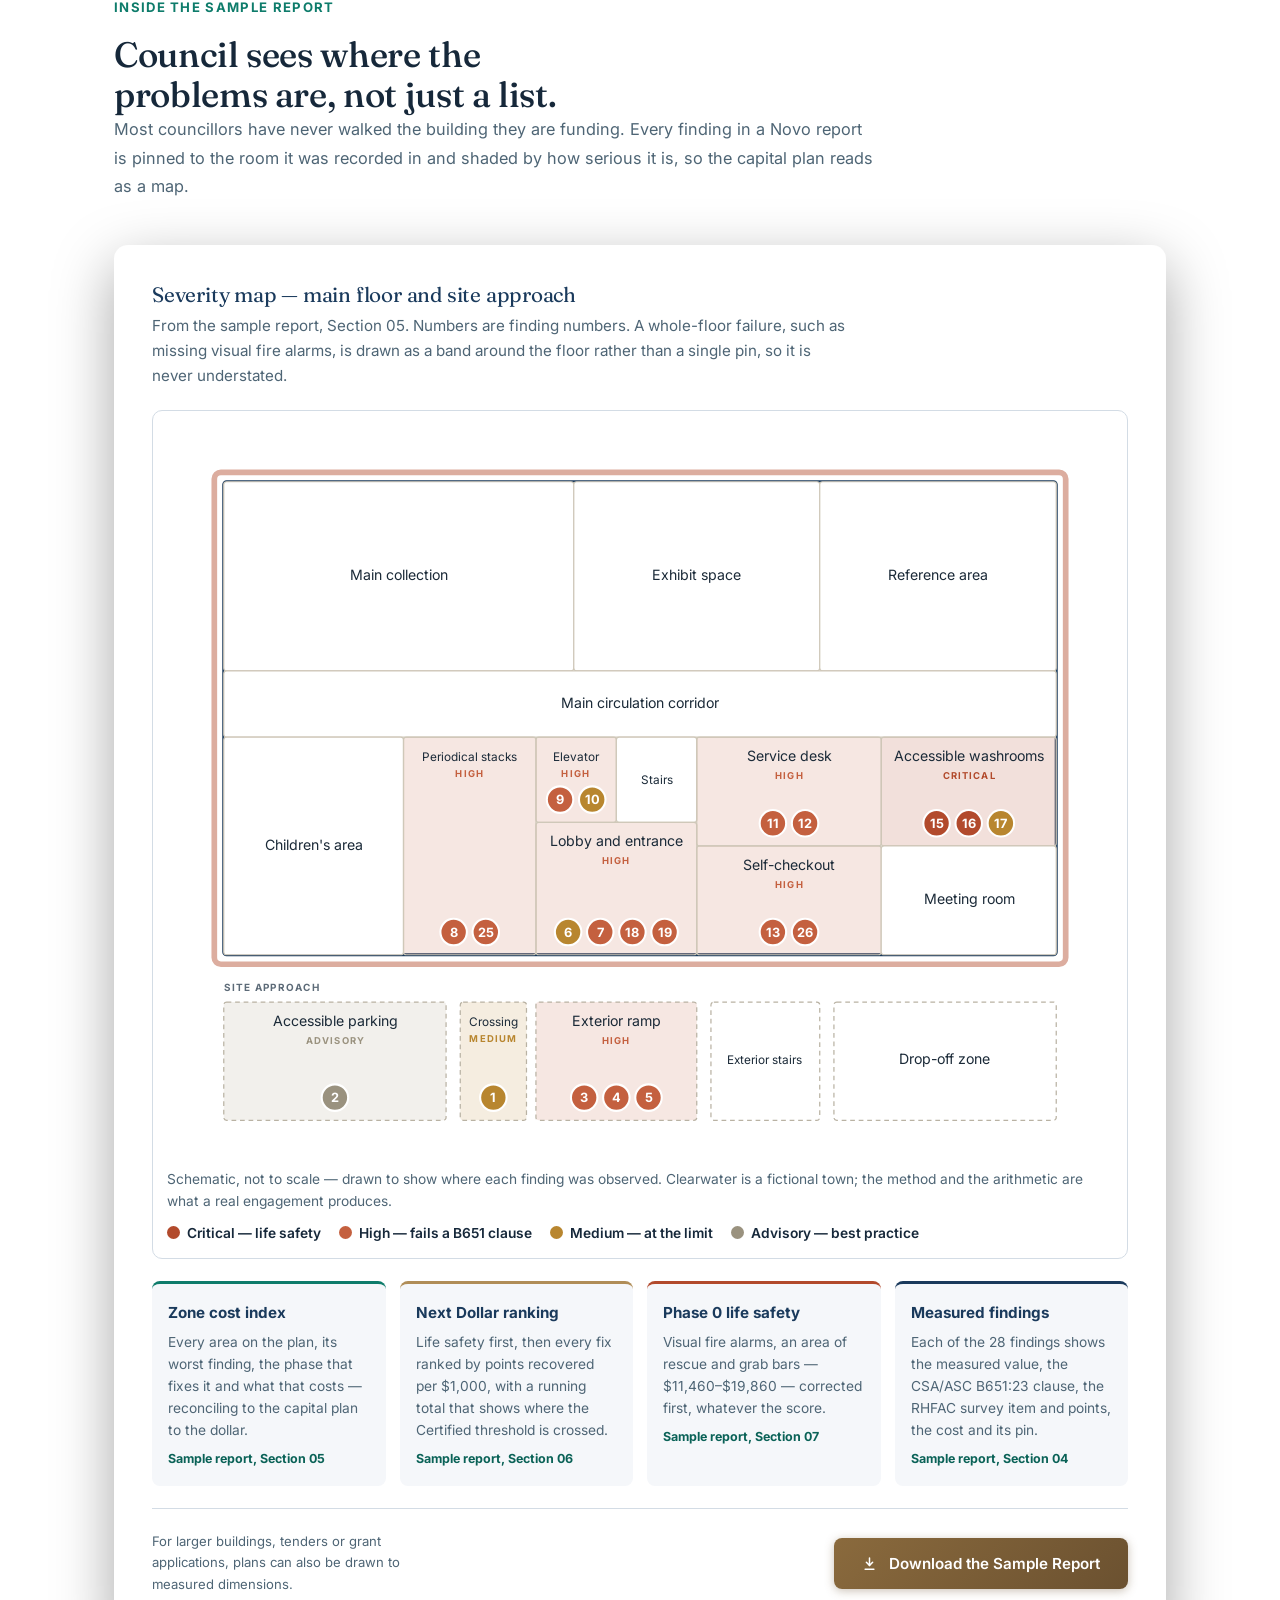
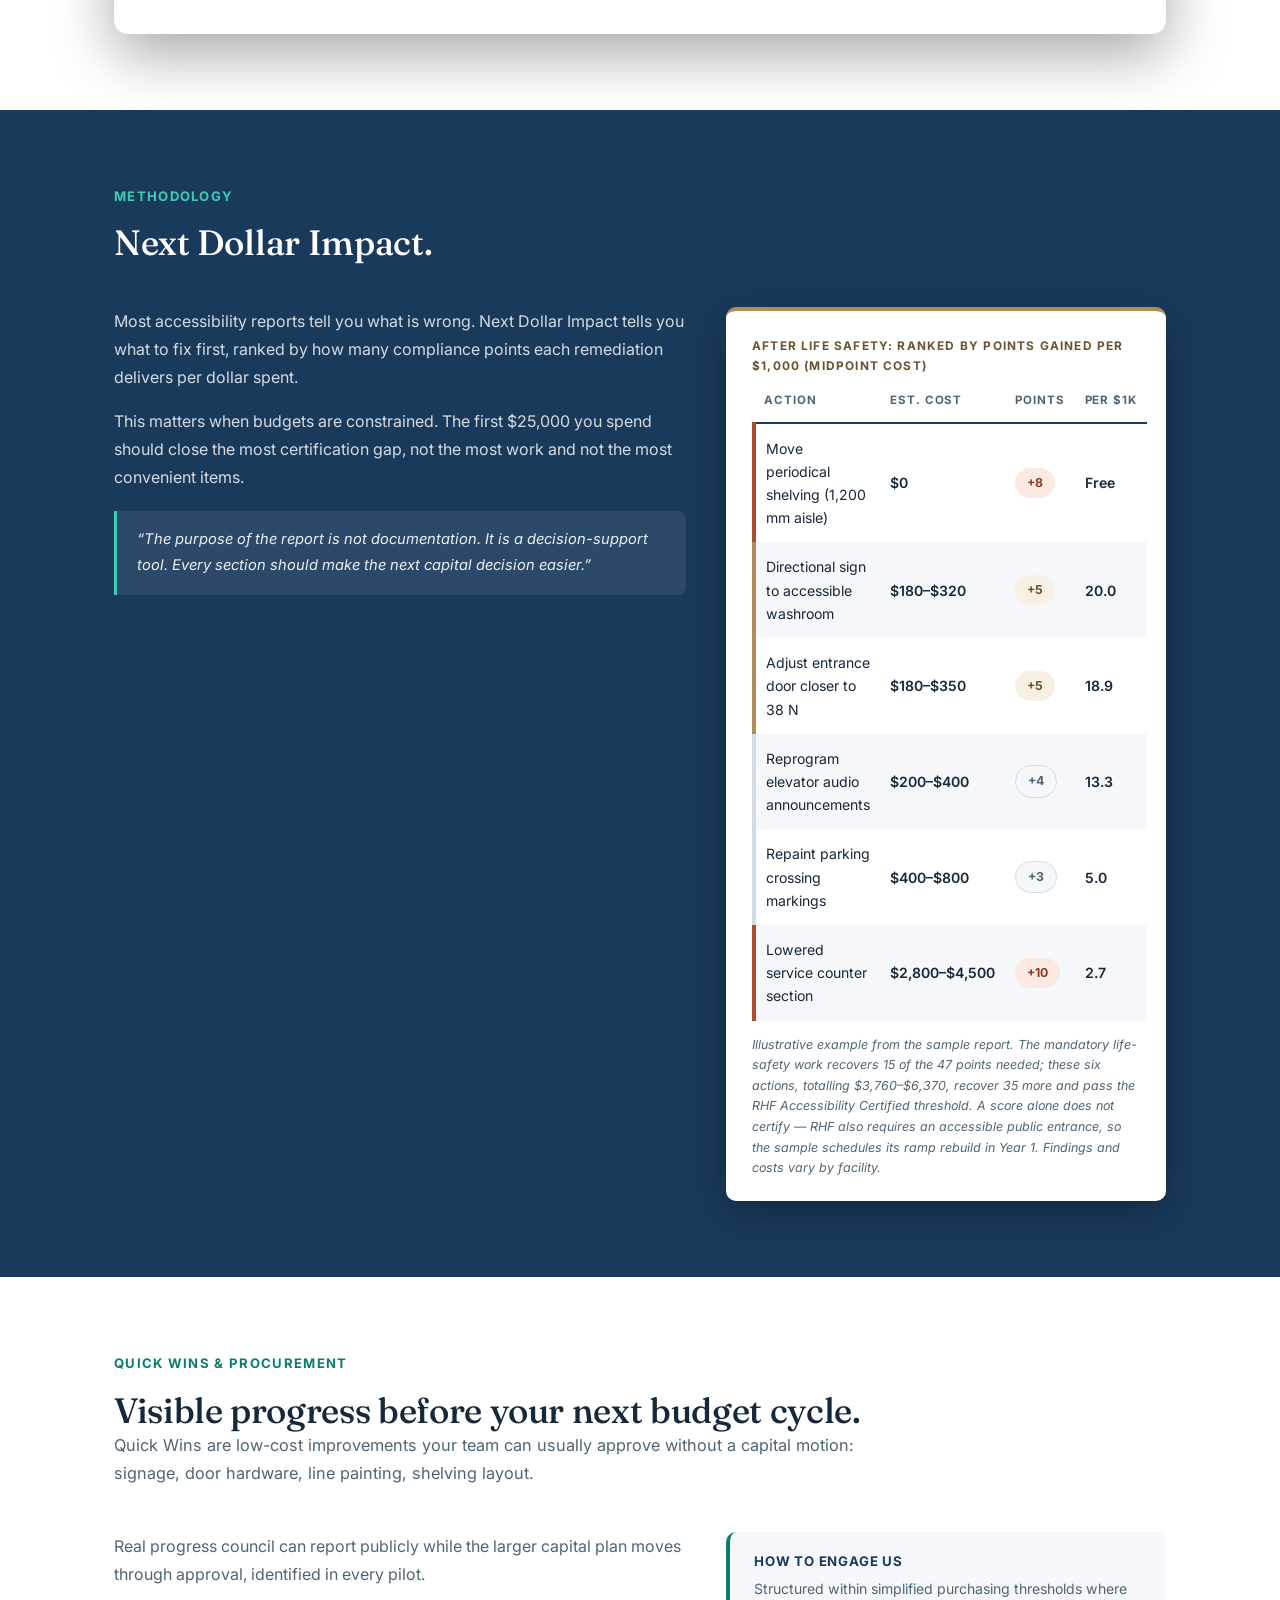
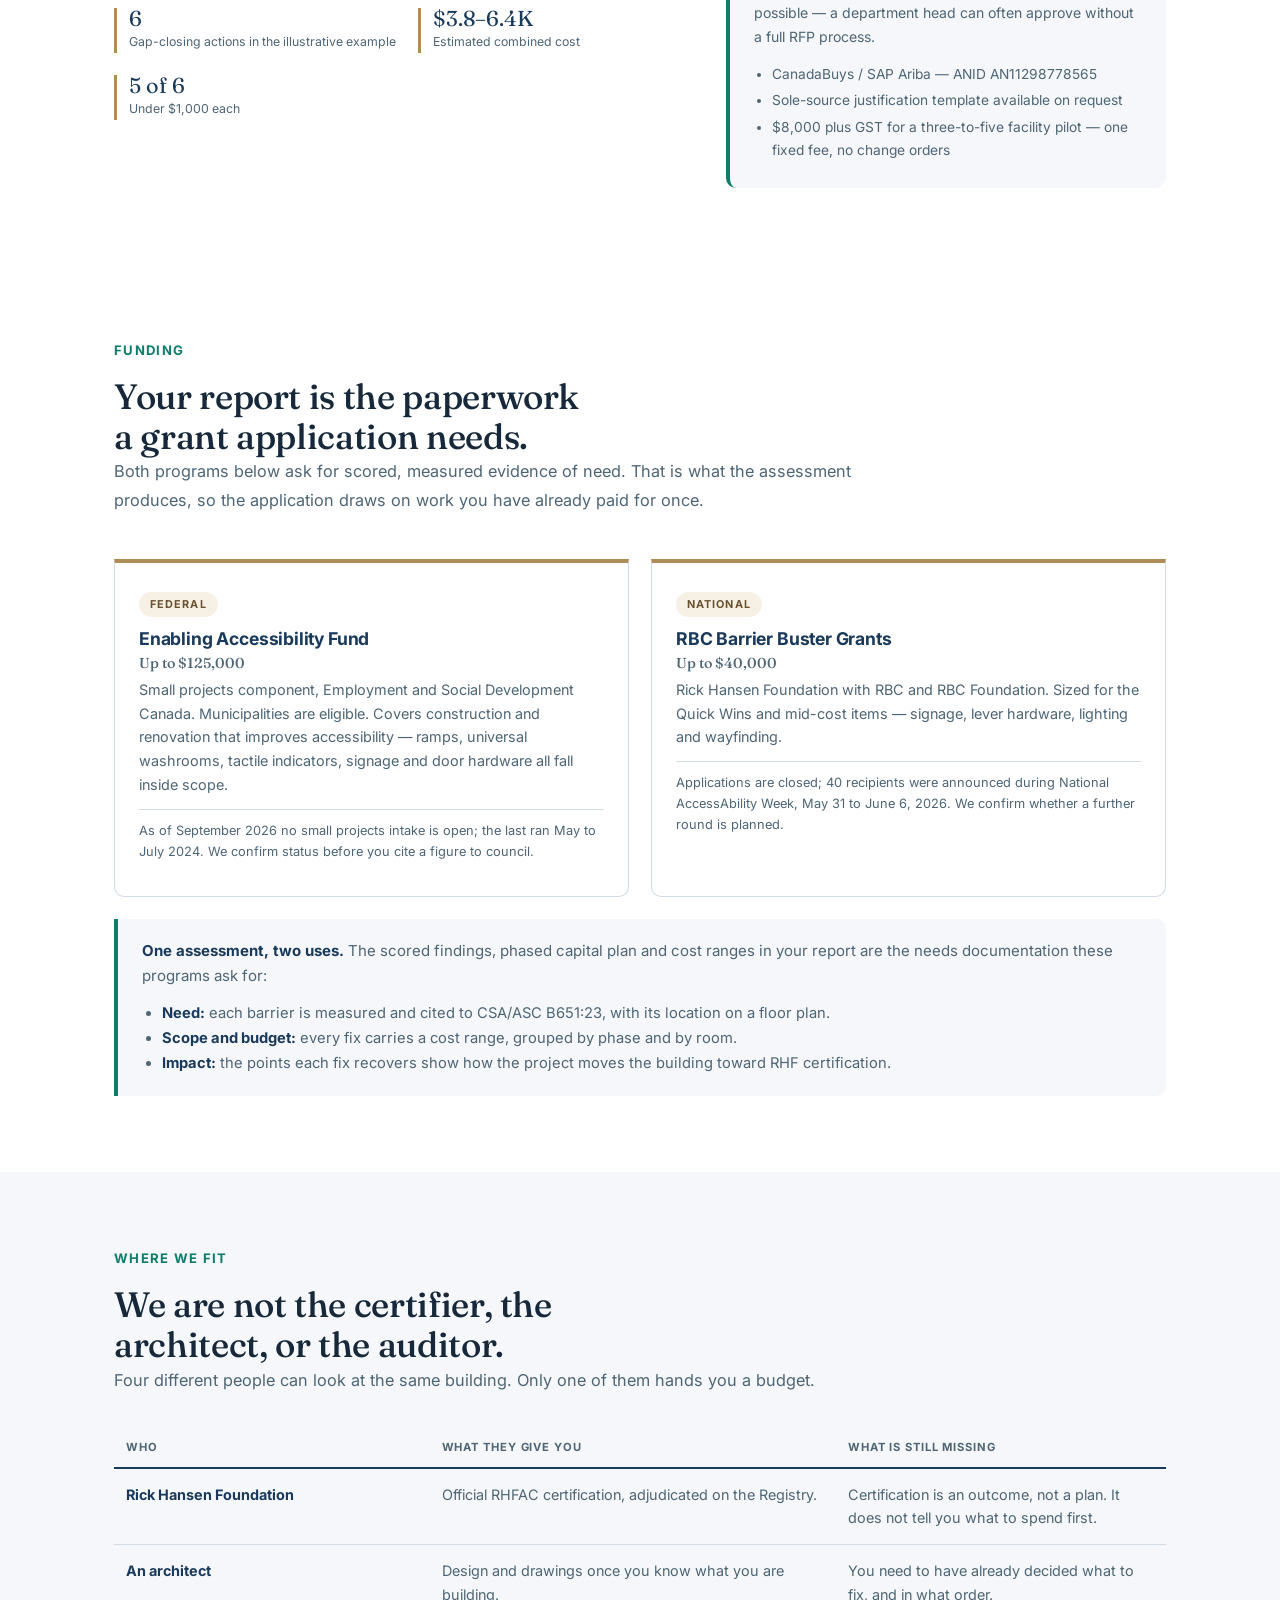
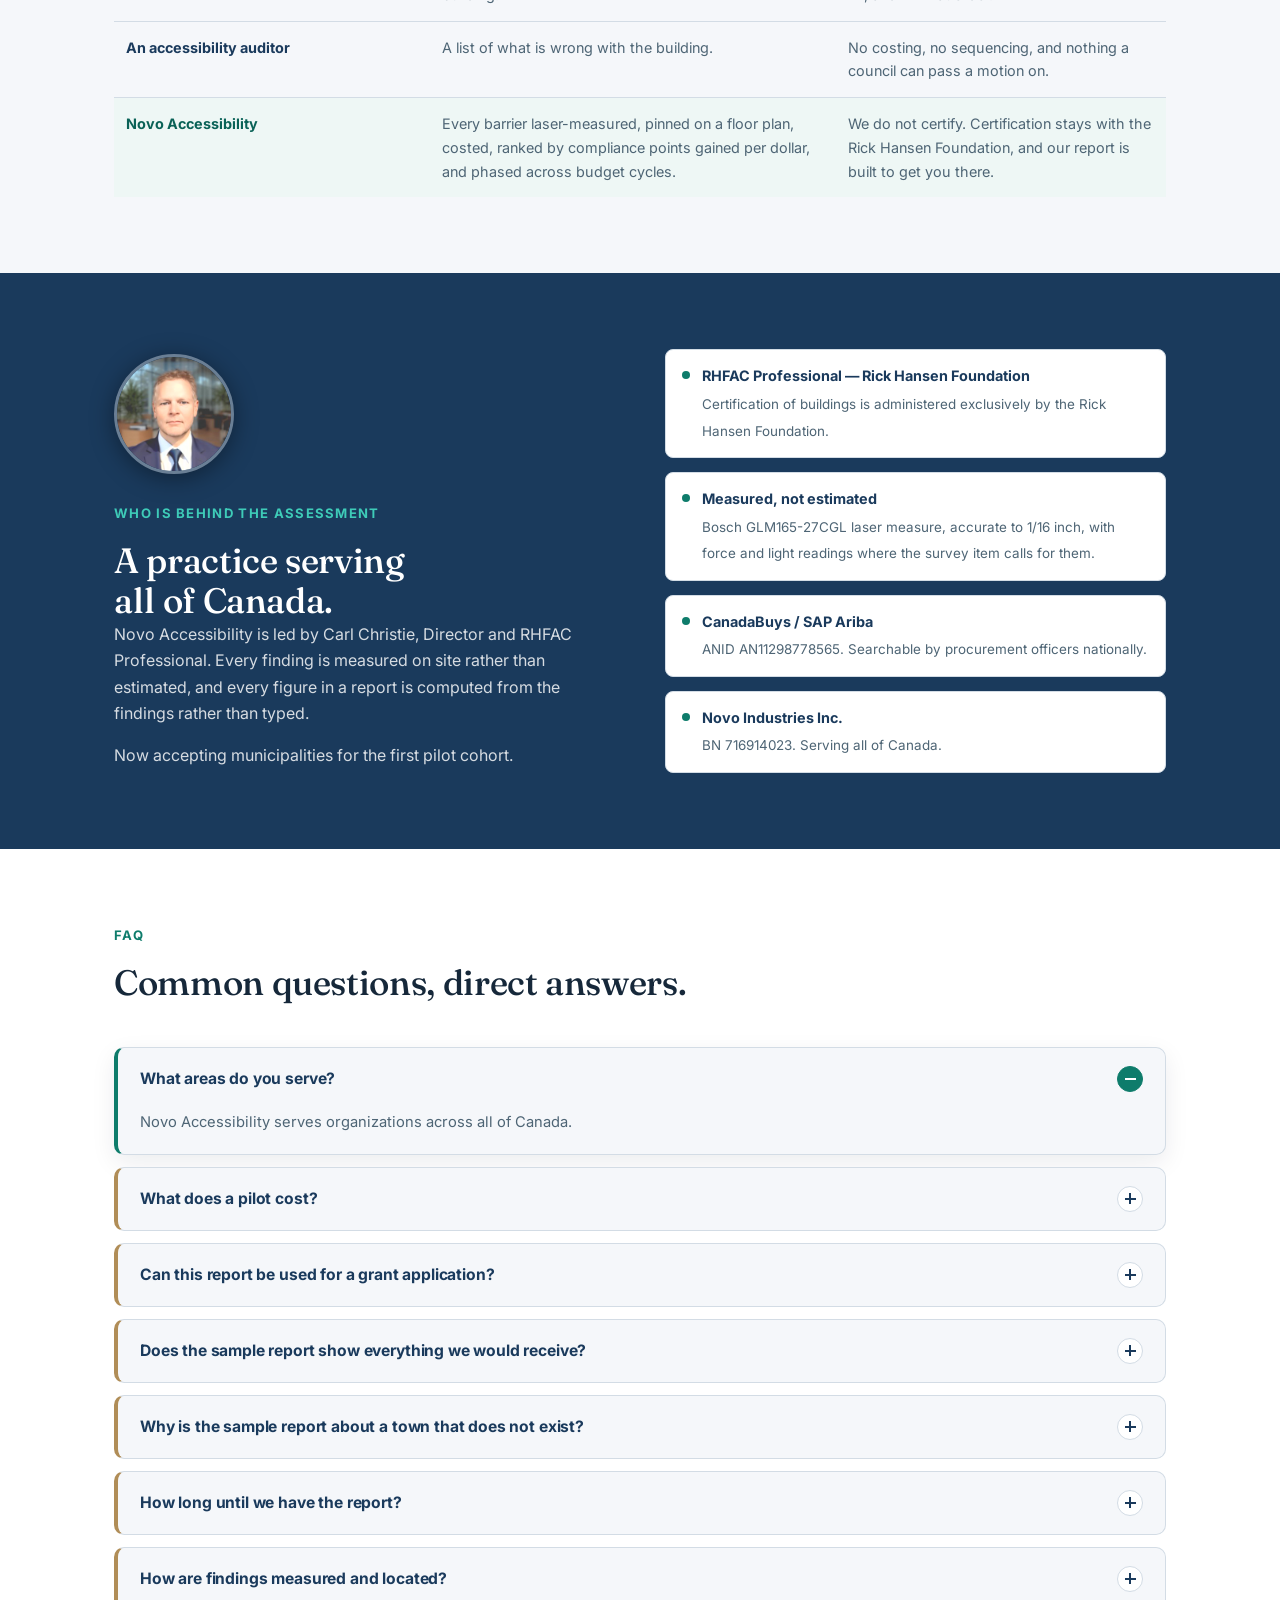
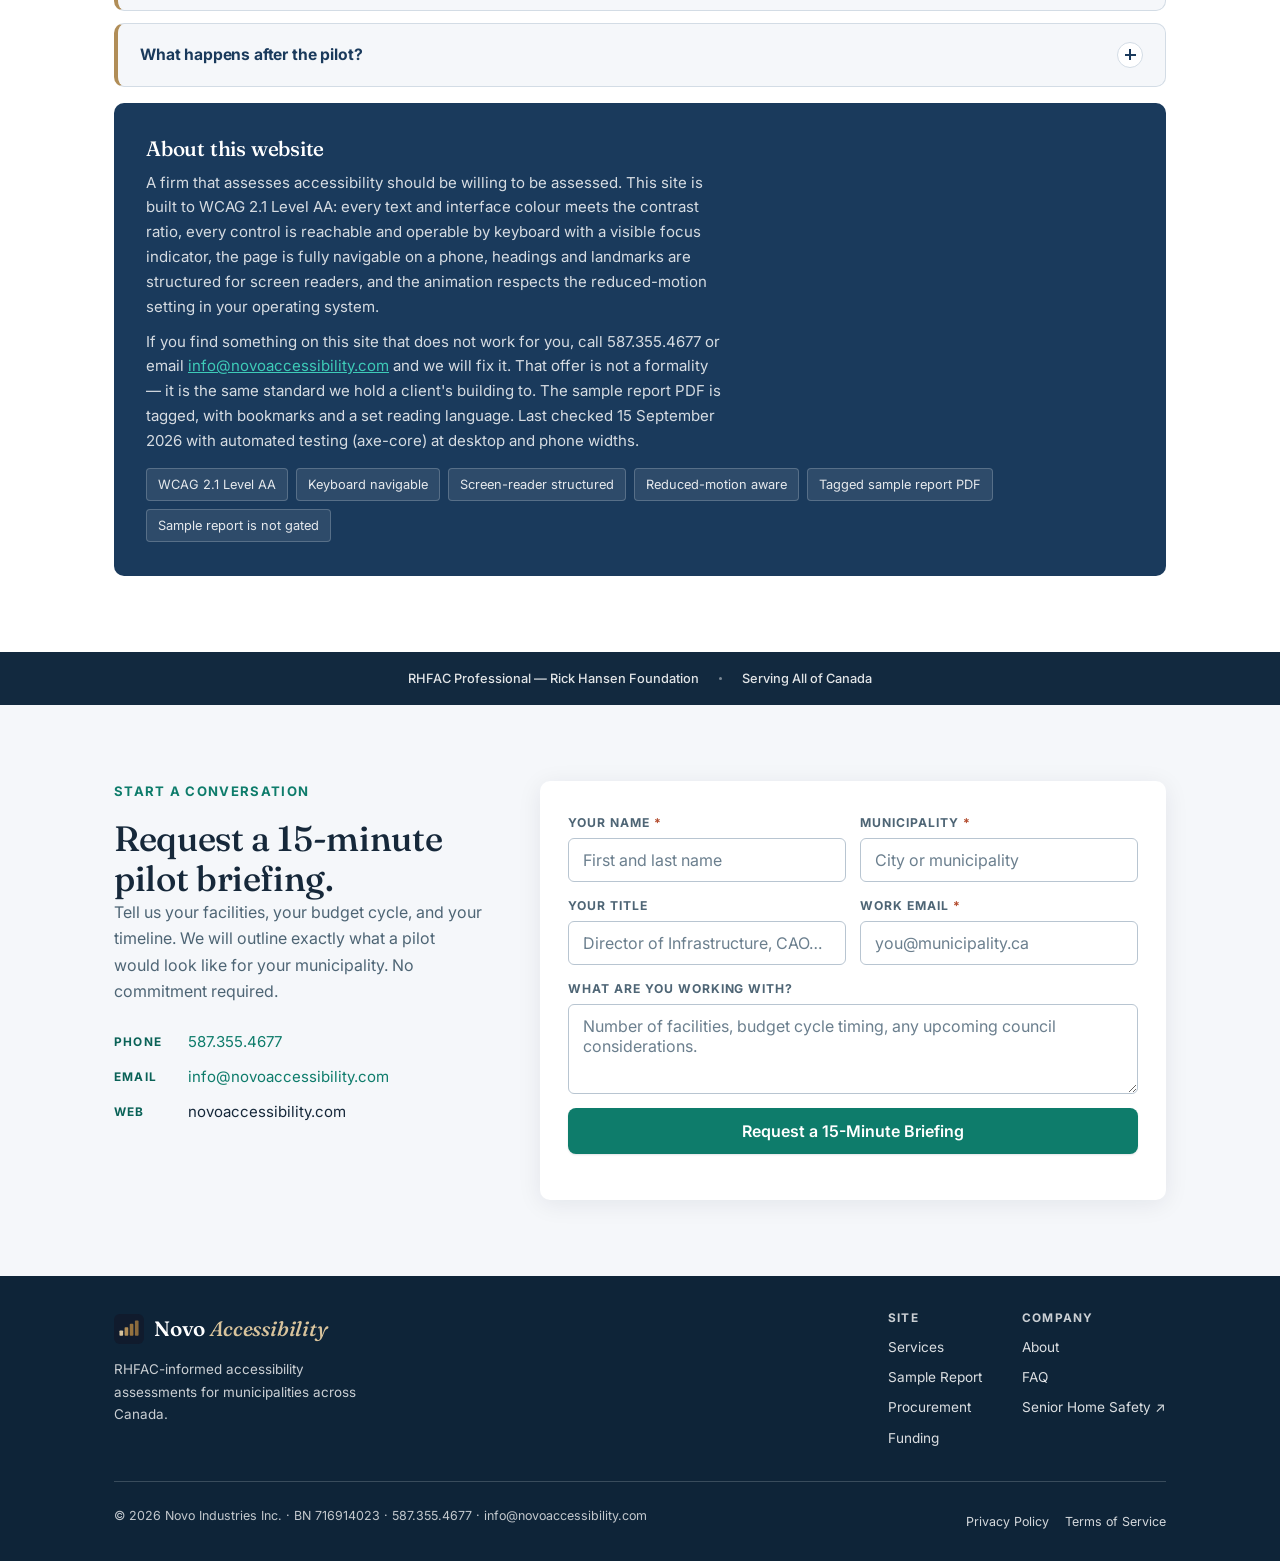
==== commit dad59a76: "Site update: sample report v2.2, severity map section, corrected figures" ====
--- a/index.html
+++ b/index.html
@@ -4,7 +4,7 @@
 <meta charset="UTF-8">
 <meta name="viewport" content="width=device-width, initial-scale=1.0">
 <title>Novo Accessibility — Municipal Accessibility Capital Planning | Canada</title>
-<meta name="description" content="Council-ready accessibility capital planning for municipalities. RHFAC Professional assessments with defensible prioritization, Quick Wins, and procurement-ready deliverables in a fixed-fee pilot from $8,000. Serving all of Canada.">
+<meta name="description" content="Council-ready accessibility capital planning for municipalities. Laser-measured RHFAC Professional assessments, severity-mapped floor plans, every fix ranked by points per dollar, in a fixed-fee pilot of $8,000 plus GST. Serving all of Canada.">
 <link rel="canonical" href="https://novoaccessibility.com/">
 <meta name="theme-color" content="#1A3A5C">
 <meta name="format-detection" content="telephone=no">
@@ -56,7 +56,7 @@
       "founder": {
         "@type": "Person",
         "name": "Carl Christie",
-        "jobTitle": "Founder",
+        "jobTitle": "Director",
         "hasCredential": {
           "@type": "EducationalOccupationalCredential",
           "credentialCategory": "Professional Designation",
@@ -96,7 +96,9 @@
         { "@type": "Question", "name": "Can this report be used for a grant application?", "acceptedAnswer": { "@type": "Answer", "text": "Yes. The scored findings, phased capital plan and cost ranges are the needs documentation programs ask for, including the federal Enabling Accessibility Fund and the RBC Barrier Buster Grants." } },
         { "@type": "Question", "name": "Does the sample report show everything we would receive?", "acceptedAnswer": { "@type": "Answer", "text": "It shows three of the five deliverables in full \u2014 prioritized findings, the phased capital roadmap and the executive summary. The council briefing deck and procurement package are produced from the same assessment data and provided with an engagement." } },
         { "@type": "Question", "name": "Why is the sample report about a town that does not exist?", "acceptedAnswer": { "@type": "Answer", "text": "Because a client's assessment is theirs. Publishing a real municipality's barriers, scores and costs would be a breach of confidence. Clearwater is fictional; the methodology, clause references and arithmetic are exactly what a real engagement produces." } },
-        { "@type": "Question", "name": "How long until we have the report?", "acceptedAnswer": { "@type": "Answer", "text": "A pilot runs six to eight weeks end to end. The written report is delivered within seven to ten business days of the final site visit." } }
+        { "@type": "Question", "name": "How long until we have the report?", "acceptedAnswer": { "@type": "Answer", "text": "A pilot runs six to eight weeks end to end. The written report is delivered within seven to ten business days of the final site visit." } },
+        { "@type": "Question", "name": "How are findings measured and located?", "acceptedAnswer": { "@type": "Answer", "text": "Every measurable finding is taken on site with a Bosch GLM165-27CGL laser measure, accurate to 1/16 inch, and a force gauge and lux meter where the item calls for them. Each finding is then pinned to a floor plan and shaded by severity, so a reader who has never walked the building can see where the problems are." } },
+        { "@type": "Question", "name": "What happens after the pilot?", "acceptedAnswer": { "@type": "Answer", "text": "Most municipalities have more than five facilities, so the usual next step is the rest of the portfolio on the same method. After the first year of work, a reassessment measures progress against the baseline. If you decide to pursue RHF certification, the report shows which prerequisites must be cleared first; certification itself is adjudicated by the Rick Hansen Foundation." } }
       
       ]
     }
@@ -487,6 +489,34 @@
   section{padding:20px 0;page-break-inside:avoid;}
   a[href^="http"]::after{content:" (" attr(href) ")";font-size:9pt;color:#555;}
 }
+
+/* ---- 2026-09-15: proof line, sample-report tour, severity map ---- */
+.hero-proof{list-style:none;display:flex;flex-wrap:wrap;gap:8px 18px;margin:-8px 0 24px;padding:0;}
+.hero-proof li{font-size:.9rem;color:var(--on-dark);display:flex;align-items:center;gap:8px;}
+.hero-proof li::before{content:"";width:7px;height:7px;border-radius:50%;background:var(--mint);flex:0 0 auto;}
+.tour{background:var(--white);border-radius:14px;padding:38px;box-shadow:0 20px 60px rgba(0,0,0,.35);margin-top:36px;}
+.tour h3{font-family:var(--font-display);font-size:1.3rem;font-weight:400;color:var(--navy);margin-bottom:6px;}
+.tour > p{font-size:.95rem;color:var(--muted);max-width:70ch;}
+.map-fig{margin:22px 0 10px;border:1px solid var(--border);border-radius:10px;padding:14px;background:#fff;}
+.map-fig svg{width:100%;height:auto;display:block;}
+.map-fig figcaption{font-size:.86rem;color:var(--muted);margin-top:10px;line-height:1.6;}
+.sev-key{list-style:none;display:flex;flex-wrap:wrap;gap:6px 18px;padding:0;margin:10px 0 0;}
+.sev-key li{display:flex;align-items:center;gap:7px;font-size:.86rem;font-weight:600;color:var(--text);}
+.sev-key i{width:13px;height:13px;border-radius:50%;display:block;}
+.tour-grid{display:grid;grid-template-columns:repeat(4,1fr);gap:14px;list-style:none;padding:0;margin:22px 0 0;}
+.tour-grid li{background:var(--off);border-radius:8px;padding:16px;border-top:3px solid var(--teal);}
+.tour-grid li:nth-child(2){border-top-color:var(--amber);}
+.tour-grid li:nth-child(3){border-top-color:var(--coral-deep);}
+.tour-grid li:nth-child(4){border-top-color:var(--navy);}
+.tour-grid h4{font-size:.95rem;color:var(--navy);margin-bottom:6px;}
+.tour-grid p{font-size:.86rem;color:var(--muted);line-height:1.6;margin:0;}
+.tour-grid .pg{display:block;font-size:.78rem;font-weight:700;color:var(--teal2);margin-top:8px;}
+@media (max-width:900px){.tour-grid{grid-template-columns:1fr 1fr;}.tour{padding:24px;}}
+@media (max-width:560px){.tour-grid{grid-template-columns:1fr;}}
+.grant-uses{margin:12px 0 0 20px;font-size:.92rem;color:var(--muted);line-height:1.7;}
+.ndi-table td.ndi-pts{white-space:nowrap;}
+.a11y a{color:var(--mint);text-decoration:underline;}
+.ndi-table th{white-space:nowrap;}
 </style>
 </head>
 <body>
@@ -546,9 +576,14 @@
       <span class="eyebrow on-dark">Accessibility, Compliance &amp; Facility Assessment Consulting</span>
       <h1 id="hero-title">Turn accessibility and compliance uncertainty into <em>a plan you can defend.</em></h1>
       <p class="hero-sub">A scoped pilot gives you the scored data and council-ready documentation to prioritize with confidence, not guesswork.</p>
+      <ul class="hero-proof" aria-label="How the assessment is done">
+        <li>Laser-measured to 1/16&nbsp;inch</li>
+        <li>Every finding pinned on a floor plan</li>
+        <li>Every fix ranked by points per dollar</li>
+      </ul>
       <div class="hero-ctas">
         <a href="#contact" class="btn btn-primary">Request a 15-Minute Briefing</a>
-        <a href="#report" class="btn btn-outline-dark">See the Report</a>
+        <a href="#inside" class="btn btn-outline-dark">See Inside the Sample Report</a>
       </div>
       <p class="hero-for-label" id="built-for">Built for</p>
       <ul class="role-tags" aria-labelledby="built-for">
@@ -575,7 +610,7 @@
             <svg class="dl-icon" width="15" height="15" viewBox="0 0 24 24" fill="none" stroke="currentColor" stroke-width="2.4" stroke-linecap="round" stroke-linejoin="round" aria-hidden="true" focusable="false"><path d="M12 3v12"/><path d="M7 10l5 5 5-5"/><path d="M5 21h14"/></svg>
             Download the Sample Report <span class="visually-hidden">(PDF)</span>
           </a>
-          <p class="hero-dl-note">Full 19-page sample assessment.<br>No form, no email required.</p>
+          <p class="hero-dl-note">Full 24-page sample assessment, with severity-mapped floor plans.<br>No form, no email required.</p>
         </div>
       </div>
     </div>
@@ -670,26 +705,26 @@
       <div class="proof-top">
         <div class="proof-title">
           <h3>This is the report your council actually sees.</h3>
-          <p>Illustrative example — 5-facility municipal portfolio</p>
+          <p>Illustrative example — one library in full, from a five-facility municipal pilot</p>
         </div>
         <span class="proof-tag">Illustrative example, not a completed engagement</span>
       </div>
       <ul class="proof-stats">
-        <li class="p-stat"><div class="p-val">5</div><div class="p-lbl">Facilities assessed</div></li>
-        <li class="p-stat"><div class="p-val">8</div><div class="p-lbl">Systemic findings</div></li>
-        <li class="p-stat"><div class="p-val">28</div><div class="p-lbl">Work items</div></li>
-        <li class="p-stat"><div class="p-val">2-yr</div><div class="p-lbl">Capital plan</div></li>
-        <li class="p-stat"><div class="p-val">$88–153K</div><div class="p-lbl">Est. portfolio remediation</div></li>
+        <li class="p-stat"><div class="p-val">56%</div><div class="p-lbl">Library score (709 of 1,259 points)</div></li>
+        <li class="p-stat"><div class="p-val">28</div><div class="p-lbl">Findings, each measured and pinned</div></li>
+        <li class="p-stat"><div class="p-val">47</div><div class="p-lbl">Points to RHF Certified</div></li>
+        <li class="p-stat"><div class="p-val">8</div><div class="p-lbl">Barriers repeated across the 5 facilities</div></li>
+        <li class="p-stat"><div class="p-val">$18–31K</div><div class="p-lbl">Saved by bundling those 8 as one contract</div></li>
       </ul>
-      <p class="roadmap-label" id="seq-label">Capital Sequencing — Next Dollar Impact ranked first</p>
+      <p class="roadmap-label" id="seq-label">The library’s capital plan — life safety first, then ranked by points per dollar</p>
       <ul class="roadmap" aria-labelledby="seq-label">
-        <li class="rm-row rm-highlight"><span class="rm-name">Phase 0 — Life safety</span><div class="rm-track" aria-hidden="true"><div class="rm-fill" style="width:100%;background:var(--coral-deep);"><span class="rm-inline-cost">$11.5–19.9K</span></div></div><span class="rm-cost"><span class="visually-hidden">$11,460–$19,860, </span>Immediate</span></li>
-        <li class="rm-row"><span class="rm-name">Phase 1 — Year 1</span><div class="rm-track" aria-hidden="true"><div class="rm-fill" style="width:100%;background:var(--teal);"><span class="rm-inline-cost">$31.7–53.2K</span></div></div><span class="rm-cost"><span class="visually-hidden">$31,660–$53,170, </span>Budget cycle 1</span></li>
-        <li class="rm-row"><span class="rm-name">Phase 2 — Year 2</span><div class="rm-track" aria-hidden="true"><div class="rm-fill" style="width:94%;background:var(--teal2);"><span class="rm-inline-cost">$28.0–50.4K</span></div></div><span class="rm-cost"><span class="visually-hidden">$28,000–$50,400, </span>Budget cycle 2</span></li>
+        <li class="rm-row rm-highlight"><span class="rm-name">Phase 0 — Life safety</span><div class="rm-track" aria-hidden="true"><div class="rm-fill" style="width:34%;background:var(--coral-deep);"><span class="rm-inline-cost">$11.5K–$19.9K</span></div></div><span class="rm-cost"><span class="visually-hidden">$11,460–$19,860, </span>Immediate</span></li>
+        <li class="rm-row"><span class="rm-name">Phase 1 — Year 1</span><div class="rm-track" aria-hidden="true"><div class="rm-fill" style="width:100%;background:var(--teal);"><span class="rm-inline-cost">$37.2K–$63.6K</span></div></div><span class="rm-cost"><span class="visually-hidden">$37,160–$63,570, </span>Reaches Certified</span></li>
+        <li class="rm-row"><span class="rm-name">Phase 2 — Year 2</span><div class="rm-track" aria-hidden="true"><div class="rm-fill" style="width:62%;background:var(--teal2);"><span class="rm-inline-cost">$22.5K–$40.0K</span></div></div><span class="rm-cost"><span class="visually-hidden">$22,500–$40,000, </span>Budget cycle 2</span></li>
       </ul>
-      <p class="roadmap-note">Bar length reflects sequencing priority, not just dollar size. The worked facility totals $71,120–$123,430 across the three phases, of which the low-cost actions that close the 47-point gap to RHF Accessibility Certified account for $1,760–$3,870.</p>
+      <p class="roadmap-note">Bar length shows the midpoint of each phase’s cost. The library’s full plan is $71,120–$123,430. After the life-safety work, six low-cost actions costing $3,760–$6,370 carry it past the 756-point Certified threshold; the ramp rebuild in Year 1 meets the accessible-entrance prerequisite that certification also requires.</p>
       <div class="proof-dl">
-        <p>The complete 19-page sample assessment — five facilities, scores, costings and portfolio roll-up. No form, no email, no gate.</p>
+        <p>The complete 24-page sample assessment — one library in full, severity-mapped floor plans, and the five-facility roll-up. No form, no email, no gate.</p>
         <a href="Novo_Accessibility_Sample_Report_Clearwater.pdf" download class="btn btn-gold">
           <svg class="dl-icon" width="15" height="15" viewBox="0 0 24 24" fill="none" stroke="currentColor" stroke-width="2.4" stroke-linecap="round" stroke-linejoin="round" aria-hidden="true" focusable="false"><path d="M12 3v12"/><path d="M7 10l5 5 5-5"/><path d="M5 21h14"/></svg>
           Download the Full Sample Report <span class="visually-hidden">(PDF)</span>
@@ -699,9 +734,43 @@
   </div>
 </section>
 
-<section id="ndi" style="background:var(--navy);padding-top:0;" aria-labelledby="ndi-title">
+
+<section id="inside" aria-labelledby="inside-title">
   <div class="w">
-    <div class="sec-head on-dark" style="max-width:100%;padding-top:76px;">
+    <div class="sec-head">
+      <span class="eyebrow">Inside the Sample Report</span>
+      <h2 id="inside-title">Council sees where the problems are, not just a list.</h2>
+      <p>Most councillors have never walked the building they are funding. Every finding in a Novo report is pinned to the room it was recorded in and shaded by how serious it is, so the capital plan reads as a map.</p>
+    </div>
+    <div class="tour">
+      <h3>Severity map — main floor and site approach</h3>
+      <p>From the sample report, Section 05. Numbers are finding numbers. A whole-floor failure, such as missing visual fire alarms, is drawn as a band around the floor rather than a single pin, so it is never understated.</p>
+      <figure class="map-fig">
+        <svg viewBox="0 0 1000 775" role="img" aria-labelledby="map-title map-desc" focusable="false"><title id="map-title">Severity map, main floor and site approach, Clearwater Public Library (sample)</title><desc id="map-desc">Schematic floor plan. The accessible washrooms are shaded critical, with findings 15, 16 and 17. The periodical stacks, elevator, lobby, service desk, self-checkout and exterior ramp are shaded high. The parking crossing is medium and the accessible parking is advisory. A red band around the floor marks finding 23, no visual fire alarms anywhere on the floor.</desc><rect x="50" y="50" width="900" height="520" rx="7" fill="none" stroke="#B24A2C" stroke-width="6" opacity=".45"/><rect x="60" y="60" width="880" height="500" rx="3" fill="#fff" stroke="#1A3A5C" stroke-width="3.2"/><rect x="60" y="60" width="370" height="200" rx="3" fill="#FFFFFF" stroke="#CFC8B9" stroke-width="1.3" /><text x="245" y="164" text-anchor="middle" font-size="15.0" fill="#1B2A38" font-family="Inter, sans-serif">Main collection</text><rect x="430" y="60" width="260" height="200" rx="3" fill="#FFFFFF" stroke="#CFC8B9" stroke-width="1.3" /><text x="560" y="164" text-anchor="middle" font-size="15.0" fill="#1B2A38" font-family="Inter, sans-serif">Exhibit space</text><rect x="690" y="60" width="250" height="200" rx="3" fill="#FFFFFF" stroke="#CFC8B9" stroke-width="1.3" /><text x="815" y="164" text-anchor="middle" font-size="15.0" fill="#1B2A38" font-family="Inter, sans-serif">Reference area</text><rect x="60" y="260" width="880" height="70" rx="3" fill="#FFFFFF" stroke="#CFC8B9" stroke-width="1.3" /><text x="500" y="299" text-anchor="middle" font-size="15.0" fill="#1B2A38" font-family="Inter, sans-serif">Main circulation corridor</text><rect x="60" y="330" width="190" height="230" rx="3" fill="#FFFFFF" stroke="#CFC8B9" stroke-width="1.3" /><text x="155" y="449" text-anchor="middle" font-size="15.0" fill="#1B2A38" font-family="Inter, sans-serif">Children&#x27;s area</text><rect x="250" y="330" width="140" height="230" rx="3" fill="rgba(196,96,63,.15)" stroke="#CFC8B9" stroke-width="1.3" /><text x="320" y="355" text-anchor="middle" font-size="12.5" fill="#1B2A38" font-family="Inter, sans-serif">Periodical stacks</text><text x="320" y="372" text-anchor="middle" font-size="10" letter-spacing="1.2" font-weight="700" fill="#C4603F" font-family="Inter, sans-serif">HIGH</text><circle cx="303.0" cy="536" r="14" fill="#C4603F" stroke="#fff" stroke-width="2.2"/><text x="303.0" y="541" text-anchor="middle" font-size="13.5" font-weight="700" fill="#fff" font-family="Inter, sans-serif">8</text><circle cx="337.0" cy="536" r="14" fill="#C4603F" stroke="#fff" stroke-width="2.2"/><text x="337.0" y="541" text-anchor="middle" font-size="13.5" font-weight="700" fill="#fff" font-family="Inter, sans-serif">25</text><rect x="390" y="330" width="85" height="90" rx="3" fill="rgba(196,96,63,.15)" stroke="#CFC8B9" stroke-width="1.3" /><text x="432" y="355" text-anchor="middle" font-size="12.5" fill="#1B2A38" font-family="Inter, sans-serif">Elevator</text><text x="432" y="372" text-anchor="middle" font-size="10" letter-spacing="1.2" font-weight="700" fill="#C4603F" font-family="Inter, sans-serif">HIGH</text><circle cx="415.5" cy="396" r="14" fill="#C4603F" stroke="#fff" stroke-width="2.2"/><text x="415.5" y="401" text-anchor="middle" font-size="13.5" font-weight="700" fill="#fff" font-family="Inter, sans-serif">9</text><circle cx="449.5" cy="396" r="14" fill="#B8862F" stroke="#fff" stroke-width="2.2"/><text x="449.5" y="401" text-anchor="middle" font-size="13.5" font-weight="700" fill="#fff" font-family="Inter, sans-serif">10</text><rect x="475" y="330" width="85" height="90" rx="3" fill="#FFFFFF" stroke="#CFC8B9" stroke-width="1.3" /><text x="518" y="379" text-anchor="middle" font-size="12.5" fill="#1B2A38" font-family="Inter, sans-serif">Stairs</text><rect x="390" y="420" width="170" height="140" rx="3" fill="rgba(196,96,63,.15)" stroke="#CFC8B9" stroke-width="1.3" /><text x="475" y="445" text-anchor="middle" font-size="15.0" fill="#1B2A38" font-family="Inter, sans-serif">Lobby and entrance</text><text x="475" y="464" text-anchor="middle" font-size="10" letter-spacing="1.2" font-weight="700" fill="#C4603F" font-family="Inter, sans-serif">HIGH</text><circle cx="424.0" cy="536" r="14" fill="#B8862F" stroke="#fff" stroke-width="2.2"/><text x="424.0" y="541" text-anchor="middle" font-size="13.5" font-weight="700" fill="#fff" font-family="Inter, sans-serif">6</text><circle cx="458.0" cy="536" r="14" fill="#C4603F" stroke="#fff" stroke-width="2.2"/><text x="458.0" y="541" text-anchor="middle" font-size="13.5" font-weight="700" fill="#fff" font-family="Inter, sans-serif">7</text><circle cx="492.0" cy="536" r="14" fill="#C4603F" stroke="#fff" stroke-width="2.2"/><text x="492.0" y="541" text-anchor="middle" font-size="13.5" font-weight="700" fill="#fff" font-family="Inter, sans-serif">18</text><circle cx="526.0" cy="536" r="14" fill="#C4603F" stroke="#fff" stroke-width="2.2"/><text x="526.0" y="541" text-anchor="middle" font-size="13.5" font-weight="700" fill="#fff" font-family="Inter, sans-serif">19</text><rect x="560" y="330" width="195" height="115" rx="3" fill="rgba(196,96,63,.15)" stroke="#CFC8B9" stroke-width="1.3" /><text x="658" y="355" text-anchor="middle" font-size="15.0" fill="#1B2A38" font-family="Inter, sans-serif">Service desk</text><text x="658" y="374" text-anchor="middle" font-size="10" letter-spacing="1.2" font-weight="700" fill="#C4603F" font-family="Inter, sans-serif">HIGH</text><circle cx="640.5" cy="421" r="14" fill="#C4603F" stroke="#fff" stroke-width="2.2"/><text x="640.5" y="426" text-anchor="middle" font-size="13.5" font-weight="700" fill="#fff" font-family="Inter, sans-serif">11</text><circle cx="674.5" cy="421" r="14" fill="#C4603F" stroke="#fff" stroke-width="2.2"/><text x="674.5" y="426" text-anchor="middle" font-size="13.5" font-weight="700" fill="#fff" font-family="Inter, sans-serif">12</text><rect x="560" y="445" width="195" height="115" rx="3" fill="rgba(196,96,63,.15)" stroke="#CFC8B9" stroke-width="1.3" /><text x="658" y="470" text-anchor="middle" font-size="15.0" fill="#1B2A38" font-family="Inter, sans-serif">Self-checkout</text><text x="658" y="489" text-anchor="middle" font-size="10" letter-spacing="1.2" font-weight="700" fill="#C4603F" font-family="Inter, sans-serif">HIGH</text><circle cx="640.5" cy="536" r="14" fill="#C4603F" stroke="#fff" stroke-width="2.2"/><text x="640.5" y="541" text-anchor="middle" font-size="13.5" font-weight="700" fill="#fff" font-family="Inter, sans-serif">13</text><circle cx="674.5" cy="536" r="14" fill="#C4603F" stroke="#fff" stroke-width="2.2"/><text x="674.5" y="541" text-anchor="middle" font-size="13.5" font-weight="700" fill="#fff" font-family="Inter, sans-serif">26</text><rect x="755" y="330" width="185" height="115" rx="3" fill="rgba(178,74,44,.17)" stroke="#CFC8B9" stroke-width="1.3" /><text x="848" y="355" text-anchor="middle" font-size="15.0" fill="#1B2A38" font-family="Inter, sans-serif">Accessible washrooms</text><text x="848" y="374" text-anchor="middle" font-size="10" letter-spacing="1.2" font-weight="700" fill="#B24A2C" font-family="Inter, sans-serif">CRITICAL</text><circle cx="813.5" cy="421" r="14" fill="#B24A2C" stroke="#fff" stroke-width="2.2"/><text x="813.5" y="426" text-anchor="middle" font-size="13.5" font-weight="700" fill="#fff" font-family="Inter, sans-serif">15</text><circle cx="847.5" cy="421" r="14" fill="#B24A2C" stroke="#fff" stroke-width="2.2"/><text x="847.5" y="426" text-anchor="middle" font-size="13.5" font-weight="700" fill="#fff" font-family="Inter, sans-serif">16</text><circle cx="881.5" cy="421" r="14" fill="#B8862F" stroke="#fff" stroke-width="2.2"/><text x="881.5" y="426" text-anchor="middle" font-size="13.5" font-weight="700" fill="#fff" font-family="Inter, sans-serif">17</text><rect x="755" y="445" width="185" height="115" rx="3" fill="#FFFFFF" stroke="#CFC8B9" stroke-width="1.3" /><text x="848" y="506" text-anchor="middle" font-size="15.0" fill="#1B2A38" font-family="Inter, sans-serif">Meeting room</text><rect x="60" y="610" width="235" height="125" rx="3" fill="rgba(207,200,185,.28)" stroke="#B9B2A3" stroke-width="1.3" stroke-dasharray="5 4"/><text x="178" y="635" text-anchor="middle" font-size="15.0" fill="#1B2A38" font-family="Inter, sans-serif">Accessible parking</text><text x="178" y="654" text-anchor="middle" font-size="10" letter-spacing="1.2" font-weight="700" fill="#9A927F" font-family="Inter, sans-serif">ADVISORY</text><circle cx="177.5" cy="711" r="14" fill="#9A927F" stroke="#fff" stroke-width="2.2"/><text x="177.5" y="716" text-anchor="middle" font-size="13.5" font-weight="700" fill="#fff" font-family="Inter, sans-serif">2</text><rect x="310" y="610" width="70" height="125" rx="3" fill="rgba(184,134,47,.15)" stroke="#B9B2A3" stroke-width="1.3" stroke-dasharray="5 4"/><text x="345" y="635" text-anchor="middle" font-size="12.5" fill="#1B2A38" font-family="Inter, sans-serif">Crossing</text><text x="345" y="652" text-anchor="middle" font-size="10" letter-spacing="1.2" font-weight="700" fill="#B8862F" font-family="Inter, sans-serif">MEDIUM</text><circle cx="345.0" cy="711" r="14" fill="#B8862F" stroke="#fff" stroke-width="2.2"/><text x="345.0" y="716" text-anchor="middle" font-size="13.5" font-weight="700" fill="#fff" font-family="Inter, sans-serif">1</text><rect x="390" y="610" width="170" height="125" rx="3" fill="rgba(196,96,63,.15)" stroke="#B9B2A3" stroke-width="1.3" stroke-dasharray="5 4"/><text x="475" y="635" text-anchor="middle" font-size="15.0" fill="#1B2A38" font-family="Inter, sans-serif">Exterior ramp</text><text x="475" y="654" text-anchor="middle" font-size="10" letter-spacing="1.2" font-weight="700" fill="#C4603F" font-family="Inter, sans-serif">HIGH</text><circle cx="441.0" cy="711" r="14" fill="#C4603F" stroke="#fff" stroke-width="2.2"/><text x="441.0" y="716" text-anchor="middle" font-size="13.5" font-weight="700" fill="#fff" font-family="Inter, sans-serif">3</text><circle cx="475.0" cy="711" r="14" fill="#C4603F" stroke="#fff" stroke-width="2.2"/><text x="475.0" y="716" text-anchor="middle" font-size="13.5" font-weight="700" fill="#fff" font-family="Inter, sans-serif">4</text><circle cx="509.0" cy="711" r="14" fill="#C4603F" stroke="#fff" stroke-width="2.2"/><text x="509.0" y="716" text-anchor="middle" font-size="13.5" font-weight="700" fill="#fff" font-family="Inter, sans-serif">5</text><rect x="575" y="610" width="115" height="125" rx="3" fill="#FFFFFF" stroke="#B9B2A3" stroke-width="1.3" stroke-dasharray="5 4"/><text x="632" y="676" text-anchor="middle" font-size="12.5" fill="#1B2A38" font-family="Inter, sans-serif">Exterior stairs</text><rect x="705" y="610" width="235" height="125" rx="3" fill="#FFFFFF" stroke="#B9B2A3" stroke-width="1.3" stroke-dasharray="5 4"/><text x="822" y="676" text-anchor="middle" font-size="15.0" fill="#1B2A38" font-family="Inter, sans-serif">Drop-off zone</text><text x="60" y="598" font-size="10.5" letter-spacing="1.3" font-weight="700" fill="#5D6B78" font-family="Inter, sans-serif">SITE APPROACH</text></svg>
+        <figcaption>Schematic, not to scale — drawn to show where each finding was observed. Clearwater is a fictional town; the method and the arithmetic are what a real engagement produces.
+          <ul class="sev-key" aria-label="Severity colours"><li><i style="background:#B24A2C" aria-hidden="true"></i>Critical — life safety</li><li><i style="background:#C4603F" aria-hidden="true"></i>High — fails a B651 clause</li><li><i style="background:#B8862F" aria-hidden="true"></i>Medium — at the limit</li><li><i style="background:#9A927F" aria-hidden="true"></i>Advisory — best practice</li></ul>
+        </figcaption>
+      </figure>
+      <ul class="tour-grid">
+        <li><h4>Zone cost index</h4><p>Every area on the plan, its worst finding, the phase that fixes it and what that costs — reconciling to the capital plan to the dollar.</p><span class="pg">Sample report, Section 05</span></li>
+        <li><h4>Next Dollar ranking</h4><p>Life safety first, then every fix ranked by points recovered per $1,000, with a running total that shows where the Certified threshold is crossed.</p><span class="pg">Sample report, Section 06</span></li>
+        <li><h4>Phase 0 life safety</h4><p>Visual fire alarms, an area of rescue and grab bars — $11,460–$19,860 — corrected first, whatever the score.</p><span class="pg">Sample report, Section 07</span></li>
+        <li><h4>Measured findings</h4><p>Each of the 28 findings shows the measured value, the CSA/ASC B651:23 clause, the RHFAC survey item and points, the cost and its pin.</p><span class="pg">Sample report, Section 04</span></li>
+      </ul>
+      <div class="proof-dl">
+        <p>For larger buildings, tenders or grant applications, plans can also be drawn to measured dimensions.</p>
+        <a href="Novo_Accessibility_Sample_Report_Clearwater.pdf" download class="btn btn-gold">
+          <svg class="dl-icon" width="15" height="15" viewBox="0 0 24 24" fill="none" stroke="currentColor" stroke-width="2.4" stroke-linecap="round" stroke-linejoin="round" aria-hidden="true" focusable="false"><path d="M12 3v12"/><path d="M7 10l5 5 5-5"/><path d="M5 21h14"/></svg>
+          Download the Sample Report <span class="visually-hidden">(PDF, 24 pages)</span>
+        </a>
+      </div>
+    </div>
+  </div>
+</section>
+
+<section id="ndi" style="background:var(--navy);" aria-labelledby="ndi-title">
+  <div class="w">
+    <div class="sec-head on-dark" style="max-width:100%;">
       <span class="eyebrow on-dark">Methodology</span>
       <h2 id="ndi-title">Next Dollar Impact.</h2>
     </div>
@@ -713,22 +782,22 @@
           <p>“The purpose of the report is not documentation. It is a decision-support tool. Every section should make the next capital decision easier.”</p>
         </blockquote>
       </div>
-      <div class="ndi-table-wrap">
+      <div class="ndi-table-wrap" tabindex="0" role="region" aria-label="Next Dollar Impact table, scrolls sideways on small screens">
         <table class="ndi-table">
-          <caption class="ndi-caption">Ranked by score gain per dollar spent</caption>
+          <caption class="ndi-caption">After life safety: ranked by points gained per $1,000 (midpoint cost)</caption>
           <thead>
-            <tr><th scope="col">Action</th><th scope="col">Est. Cost</th><th scope="col">Points Gained</th></tr>
+            <tr><th scope="col">Action</th><th scope="col">Est. Cost</th><th scope="col">Points</th><th scope="col">Per $1K</th></tr>
           </thead>
           <tbody>
-            <tr class="ndi-tier-high"><td>Reposition periodical shelving to restore aisle width</td><td class="ndi-cost">$0</td><td><span class="ndi-badge ndi-high">+18</span></td></tr>
-            <tr class="ndi-tier-high"><td>Adjust entrance door closer to 38N maximum</td><td class="ndi-cost">$180–$350</td><td><span class="ndi-badge ndi-high">+8</span></td></tr>
-            <tr class="ndi-tier-high"><td>Directional signage to the accessible washroom</td><td class="ndi-cost">$180–$320</td><td><span class="ndi-badge ndi-high">+6</span></td></tr>
-            <tr class="ndi-tier-med"><td>Remediate website alt text and colour contrast</td><td class="ndi-cost">$800–$2,000</td><td><span class="ndi-badge ndi-med">+6</span></td></tr>
-            <tr class="ndi-tier-med"><td>Reprogram elevator audio floor announcements</td><td class="ndi-cost">$200–$400</td><td><span class="ndi-badge ndi-med">+5</span></td></tr>
-            <tr class="ndi-tier-low"><td>Repaint accessible parking crossing markings</td><td class="ndi-cost">$400–$800</td><td><span class="ndi-badge ndi-low">+4</span></td></tr>
+            <tr class="ndi-tier-high"><td>Move periodical shelving (1,200 mm aisle)</td><td class="ndi-cost">$0</td><td class="ndi-pts"><span class="ndi-badge ndi-high">+8</span></td><td class="ndi-cost">Free</td></tr>
+            <tr class="ndi-tier-med"><td>Directional sign to accessible washroom</td><td class="ndi-cost">$180–$320</td><td class="ndi-pts"><span class="ndi-badge ndi-med">+5</span></td><td class="ndi-cost">20.0</td></tr>
+            <tr class="ndi-tier-med"><td>Adjust entrance door closer to 38 N</td><td class="ndi-cost">$180–$350</td><td class="ndi-pts"><span class="ndi-badge ndi-med">+5</span></td><td class="ndi-cost">18.9</td></tr>
+            <tr class="ndi-tier-low"><td>Reprogram elevator audio announcements</td><td class="ndi-cost">$200–$400</td><td class="ndi-pts"><span class="ndi-badge ndi-low">+4</span></td><td class="ndi-cost">13.3</td></tr>
+            <tr class="ndi-tier-low"><td>Repaint parking crossing markings</td><td class="ndi-cost">$400–$800</td><td class="ndi-pts"><span class="ndi-badge ndi-low">+3</span></td><td class="ndi-cost">5.0</td></tr>
+            <tr class="ndi-tier-high"><td>Lowered service counter section</td><td class="ndi-cost">$2,800–$4,500</td><td class="ndi-pts"><span class="ndi-badge ndi-high">+10</span></td><td class="ndi-cost">2.7</td></tr>
           </tbody>
         </table>
-        <p class="ndi-foot">Illustrative example, taken from the sample report you can download above. These six actions total $1,760–$3,870 and close the 47-point gap to the RHF Accessibility Certified threshold. Findings and costs vary by facility.</p>
+        <p class="ndi-foot">Illustrative example from the sample report. The mandatory life-safety work recovers 15 of the 47 points needed; these six actions, totalling $3,760–$6,370, recover 35 more and pass the RHF Accessibility Certified threshold. A score alone does not certify — RHF also requires an accessible public entrance, so the sample schedules its ramp rebuild in Year 1. Findings and costs vary by facility.</p>
       </div>
     </div>
   </div>
@@ -739,15 +808,15 @@
     <div class="sec-head">
       <span class="eyebrow">Quick Wins &amp; Procurement</span>
       <h2 id="procurement-title">Visible progress before your next budget cycle.</h2>
-      <p>Quick Wins are immediate, operating-budget improvements your team can approve without a capital motion: signage, lever hardware, threshold strips, lighting.</p>
+      <p>Quick Wins are low-cost improvements your team can usually approve without a capital motion: signage, door hardware, line painting, shelving layout.</p>
     </div>
     <div class="qw-proc">
       <div>
         <p style="font-size:1rem;color:var(--muted);line-height:1.75;">Real progress council can report publicly while the larger capital plan moves through approval, identified in every pilot.</p>
         <ul class="qw-facts">
-          <li class="qw-fact"><div class="qw-fact-val">6</div><div class="qw-fact-lbl">Quick Wins in the illustrative example</div></li>
-          <li class="qw-fact"><div class="qw-fact-val">$1.8–3.9K</div><div class="qw-fact-lbl">Estimated combined cost</div></li>
-          <li class="qw-fact"><div class="qw-fact-val">30 days</div><div class="qw-fact-lbl">To visible progress</div></li>
+          <li class="qw-fact"><div class="qw-fact-val">6</div><div class="qw-fact-lbl">Gap-closing actions in the illustrative example</div></li>
+          <li class="qw-fact"><div class="qw-fact-val">$3.8–6.4K</div><div class="qw-fact-lbl">Estimated combined cost</div></li>
+          <li class="qw-fact"><div class="qw-fact-val">5 of 6</div><div class="qw-fact-lbl">Under $1,000 each</div></li>
         </ul>
       </div>
       <div class="proc-note">
@@ -776,19 +845,24 @@
         <span class="fund-tag">Federal</span>
         <h3>Enabling Accessibility Fund</h3>
         <p class="fund-amt">Up to $125,000</p>
-        <p>Small Projects stream. Municipalities are eligible. Covers construction and renovation that improves accessibility — ramps, universal washrooms, tactile indicators, signage and door hardware all fall inside scope.</p>
-        <p class="status">Current intake closed; the next call has not been announced. We confirm status before you cite a figure to council.</p>
+        <p>Small projects component, Employment and Social Development Canada. Municipalities are eligible. Covers construction and renovation that improves accessibility — ramps, universal washrooms, tactile indicators, signage and door hardware all fall inside scope.</p>
+        <p class="status">As of September 2026 no small projects intake is open; the last ran May to July 2024. We confirm status before you cite a figure to council.</p>
       </div>
       <div class="fund-card">
         <span class="fund-tag">National</span>
         <h3>RBC Barrier Buster Grants</h3>
         <p class="fund-amt">Up to $40,000</p>
         <p>Rick Hansen Foundation with RBC and RBC Foundation. Sized for the Quick Wins and mid-cost items — signage, lever hardware, lighting and wayfinding.</p>
-        <p class="status">The 2026 round closed with 40 recipients announced in June 2026. We confirm whether a further round is planned.</p>
+        <p class="status">Applications are closed; 40 recipients were announced during National AccessAbility Week, May 31 to June 6, 2026. We confirm whether a further round is planned.</p>
       </div>
     </div>
     <div class="fund-note">
-      <p><strong>One assessment, two uses.</strong> The scored findings, phased capital plan and cost ranges in your report are the needs documentation these programs ask for. A single portfolio submission covering several facilities competes considerably better than separate applications building by building.</p>
+      <p><strong>One assessment, two uses.</strong> The scored findings, phased capital plan and cost ranges in your report are the needs documentation these programs ask for:</p>
+      <ul class="grant-uses">
+        <li><strong>Need:</strong> each barrier is measured and cited to CSA/ASC B651:23, with its location on a floor plan.</li>
+        <li><strong>Scope and budget:</strong> every fix carries a cost range, grouped by phase and by room.</li>
+        <li><strong>Impact:</strong> the points each fix recovers show how the project moves the building toward RHF certification.</li>
+      </ul>
     </div>
   </div>
 </section>
@@ -821,7 +895,7 @@
           </tr>
           <tr class="us">
             <td>Novo Accessibility</td>
-            <td>Every barrier scored, costed, ranked by compliance points gained per dollar, and phased across budget cycles.</td>
+            <td>Every barrier laser-measured, pinned on a floor plan, costed, ranked by compliance points gained per dollar, and phased across budget cycles.</td>
             <td>We do not certify. Certification stays with the Rick Hansen Foundation, and our report is built to get you there.</td>
           </tr>
         </tbody>
@@ -834,16 +908,17 @@
   <div class="w about-inner">
     <div>
       <div class="about-photo-wrap">
-        <img src="carl-christie.jpg" width="120" height="120" alt="Carl Christie, Founder of Novo Accessibility" class="about-photo" loading="lazy" decoding="async">
+        <img src="carl-christie.jpg" width="120" height="120" alt="Carl Christie, Director of Novo Accessibility" class="about-photo" loading="lazy" decoding="async">
       </div>
       <span class="eyebrow on-dark">Who Is Behind the Assessment</span>
       <h2 id="about-title">A practice serving all of Canada.</h2>
-      <p>Novo Accessibility is founded and led by Carl Christie. Assessments are conducted using RHFAC-informed methodology, combining formal credentials with firsthand commitment to accessibility.</p>
+      <p>Novo Accessibility is led by Carl Christie, Director and RHFAC Professional. Every finding is measured on site rather than estimated, and every figure in a report is computed from the findings rather than typed.</p>
       <p class="about-note">Now accepting municipalities for the first pilot cohort.</p>
     </div>
     <ul class="credential-list">
       <li><span class="cred-dot" aria-hidden="true"></span><div><strong>RHFAC Professional — Rick Hansen Foundation</strong><span class="cred-desc">Certification of buildings is administered exclusively by the Rick Hansen Foundation.</span></div></li>
-            <li><span class="cred-dot" aria-hidden="true"></span><div><strong>CanadaBuys / SAP Ariba</strong><span class="cred-desc">ANID AN11298778565. Searchable by procurement officers nationally.</span></div></li>
+      <li><span class="cred-dot" aria-hidden="true"></span><div><strong>Measured, not estimated</strong><span class="cred-desc">Bosch GLM165-27CGL laser measure, accurate to 1/16 inch, with force and light readings where the survey item calls for them.</span></div></li>
+      <li><span class="cred-dot" aria-hidden="true"></span><div><strong>CanadaBuys / SAP Ariba</strong><span class="cred-desc">ANID AN11298778565. Searchable by procurement officers nationally.</span></div></li>
       <li><span class="cred-dot" aria-hidden="true"></span><div><strong>Novo Industries Inc.</strong><span class="cred-desc">BN 716914023. Serving all of Canada.</span></div></li>
     </ul>
   </div>
@@ -859,20 +934,23 @@
       <details class="faq-item" open><summary><h3>What areas do you serve?</h3><span class="faq-plus" aria-hidden="true"></span></summary><p>Novo Accessibility serves organizations across all of Canada.</p></details>
       <details class="faq-item"><summary><h3>What does a pilot cost?</h3><span class="faq-plus" aria-hidden="true"></span></summary><p>A three-to-five facility pilot is $8,000 plus GST. One fixed fee, quoted in writing before work starts, covering every facility in that range — three, four or five costs the same. It assumes ordinary civic buildings up to about 20,000 square feet and three storeys, with no pool, arena or residential units; anything larger or more complex is quoted separately. Travel outside the local area is quoted with the engagement.</p></details>
       <details class="faq-item"><summary><h3>Can this report be used for a grant application?</h3><span class="faq-plus" aria-hidden="true"></span></summary><p>Yes. The scored findings, phased capital plan, and certification pathway table are built with grant writers in mind. See the Funding section for the two programmes that apply and their current status.</p></details>
-<details class="faq-item"><summary><h3>Does the sample report show everything we would receive?</h3><span class="faq-plus" aria-hidden="true"></span></summary><p>It shows three of the five deliverables in full — the prioritization of findings, the phased capital roadmap and the executive summary — using an illustrative facility. The council briefing deck and the procurement package are produced from that same assessment data and are provided with an engagement rather than published as a sample.</p></details>
+      <details class="faq-item"><summary><h3>Does the sample report show everything we would receive?</h3><span class="faq-plus" aria-hidden="true"></span></summary><p>It shows three of the five deliverables in full — the prioritization of findings, the phased capital roadmap and the executive summary — for one illustrative library, with the roll-up across all five facilities. A pilot gives you that full treatment for every facility, plus the combined portfolio plan. The council briefing deck and the procurement package are produced from the same assessment data and are provided with an engagement rather than published as a sample.</p></details>
       <details class="faq-item"><summary><h3>Why is the sample report about a town that does not exist?</h3><span class="faq-plus" aria-hidden="true"></span></summary><p>Because a client's assessment is theirs. Publishing a real municipality's barriers, scores and costs would be a breach of confidence no matter how useful it might be as marketing. Clearwater is fictional; the methodology, the clause references and the arithmetic behind it are exactly what a real engagement produces.</p></details>
       <details class="faq-item"><summary><h3>How long until we have the report?</h3><span class="faq-plus" aria-hidden="true"></span></summary><p>A pilot runs six to eight weeks end to end. The written report is delivered within seven to ten business days of the final site visit.</p></details>
+      <details class="faq-item"><summary><h3>How are findings measured and located?</h3><span class="faq-plus" aria-hidden="true"></span></summary><p>Every measurable finding is taken on site with a Bosch GLM165-27CGL laser measure, accurate to 1/16 inch, and a force gauge and lux meter where the item calls for them. Each finding is then pinned to a floor plan and shaded by severity, so a reader who has never walked the building can see where the problems are.</p></details>
+      <details class="faq-item"><summary><h3>What happens after the pilot?</h3><span class="faq-plus" aria-hidden="true"></span></summary><p>Most municipalities have more than five facilities, so the usual next step is the rest of the portfolio on the same method. After the first year of work, a reassessment measures progress against the baseline. If you decide to pursue RHF certification, the report shows which prerequisites must be cleared first; certification itself is adjudicated by the Rick Hansen Foundation.</p></details>
     </div>
 
     <div class="a11y">
       <h3>About this website</h3>
       <p>A firm that assesses accessibility should be willing to be assessed. This site is built to WCAG 2.1 Level AA: every text and interface colour meets the contrast ratio, every control is reachable and operable by keyboard with a visible focus indicator, the page is fully navigable on a phone, headings and landmarks are structured for screen readers, and the animation respects the reduced-motion setting in your operating system.</p>
-      <p>If you find something on this site that does not work for you, tell us and we will fix it. That offer is not a formality — it is the same standard we hold a client's building to.</p>
+      <p>If you find something on this site that does not work for you, call 587.355.4677 or email <a href="mailto:info@novoaccessibility.com">info@novoaccessibility.com</a> and we will fix it. That offer is not a formality — it is the same standard we hold a client's building to. The sample report PDF is tagged, with bookmarks and a set reading language. Last checked 15 September 2026 with automated testing (axe-core) at desktop and phone widths.</p>
       <ul>
         <li>WCAG 2.1 Level AA</li>
         <li>Keyboard navigable</li>
         <li>Screen-reader structured</li>
         <li>Reduced-motion aware</li>
+        <li>Tagged sample report PDF</li>
         <li>Sample report is not gated</li>
       </ul>
     </div>
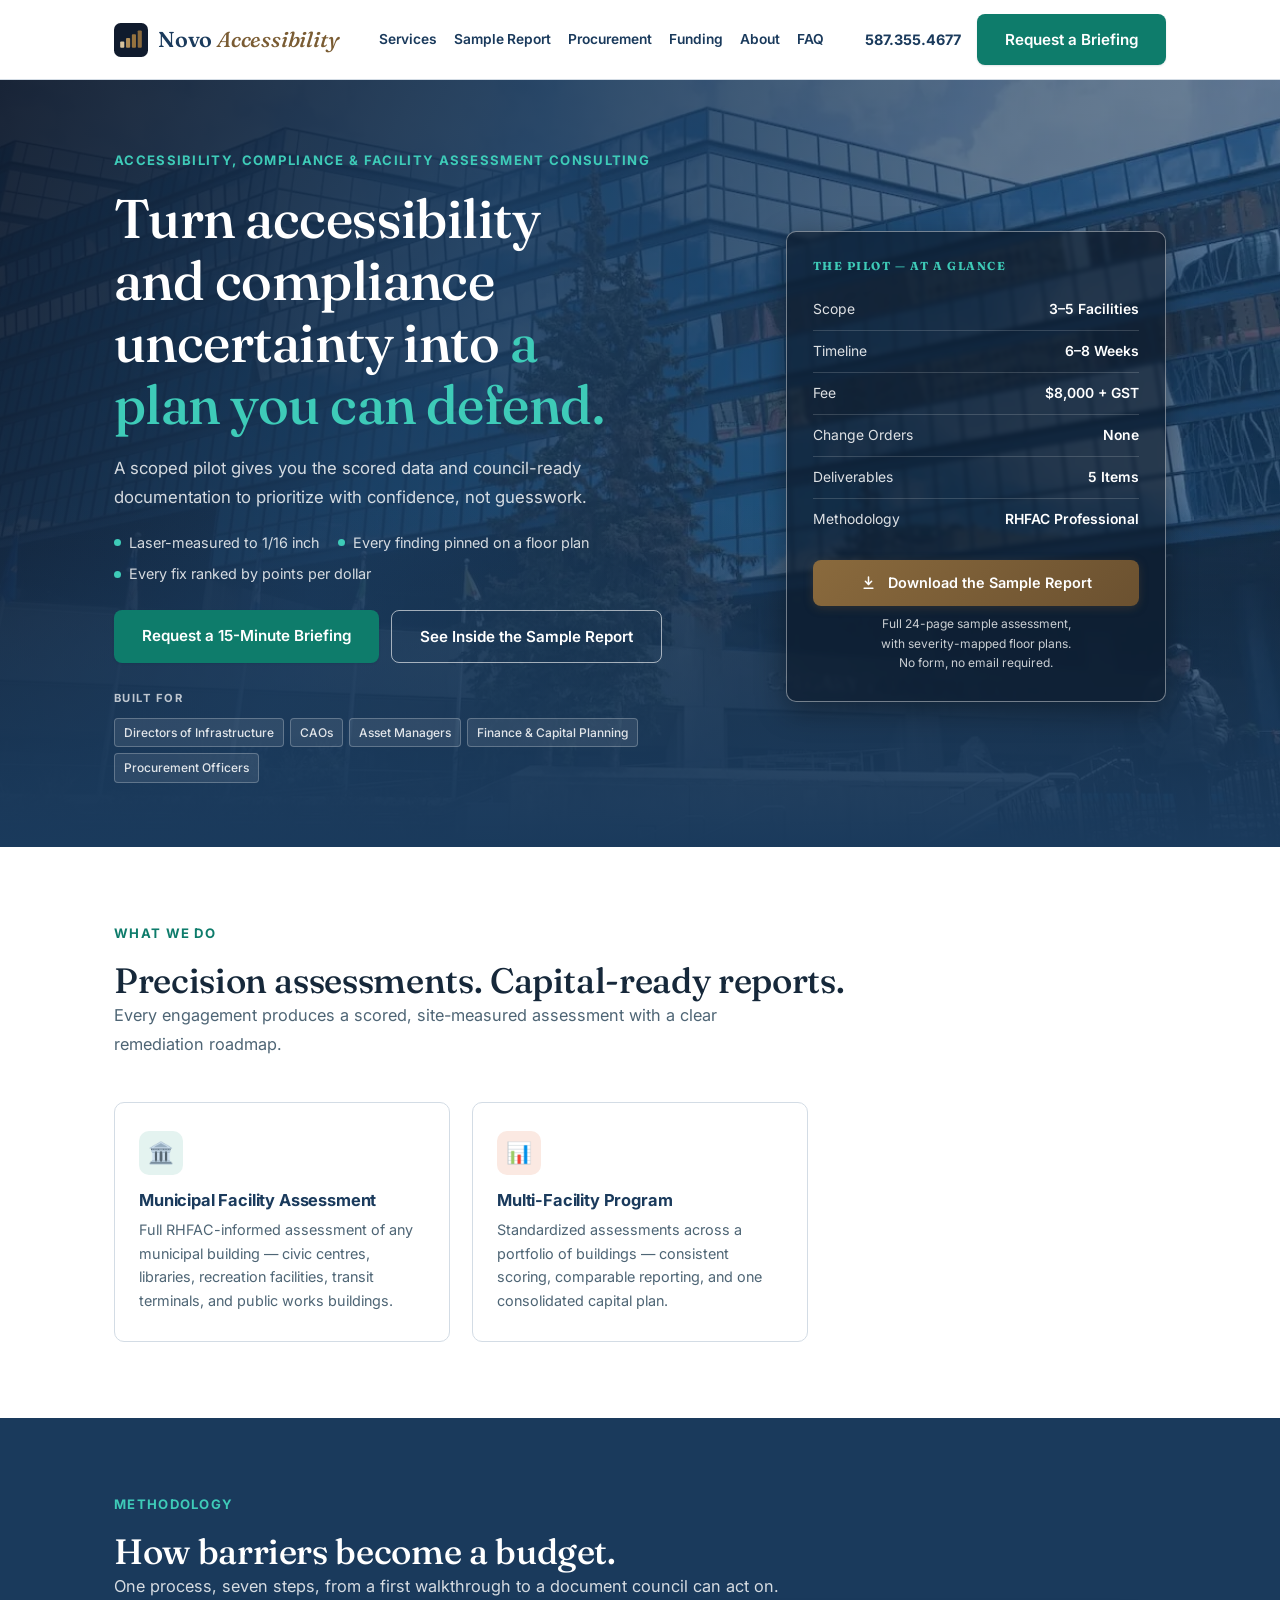
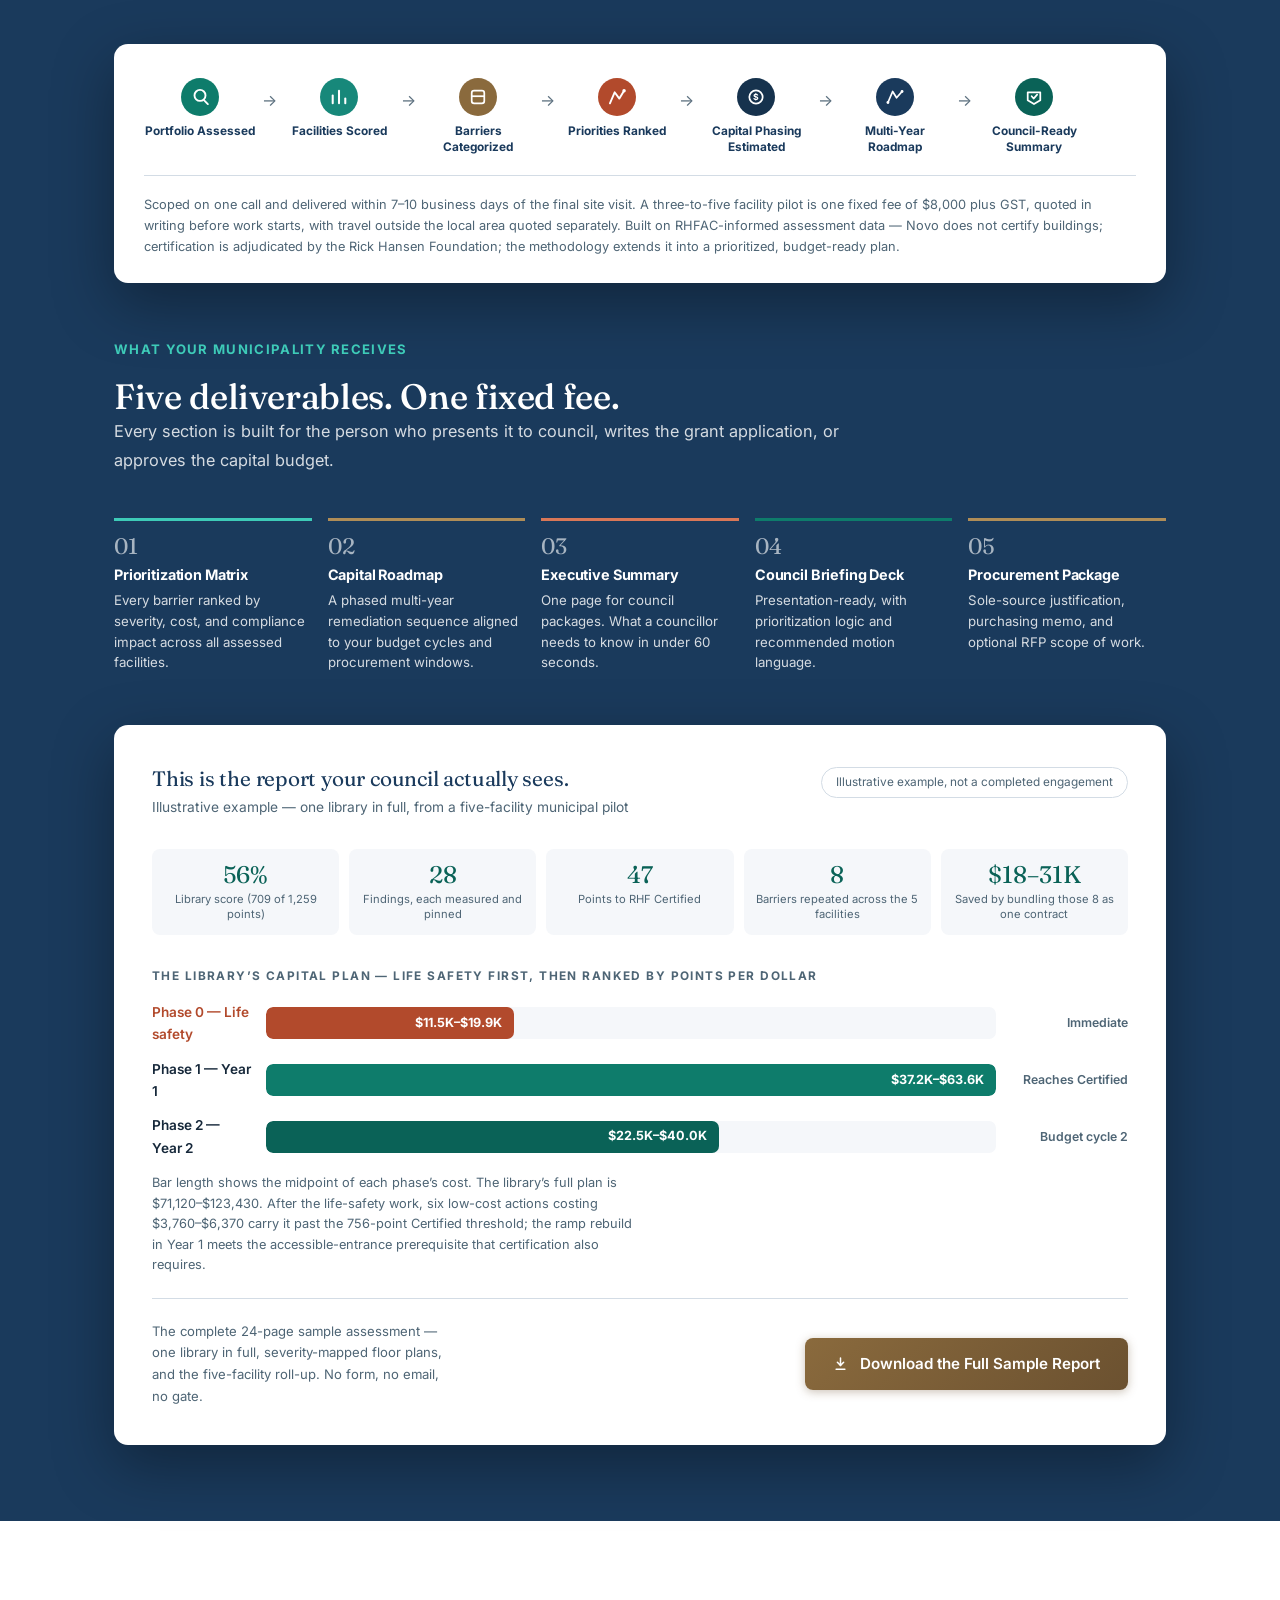
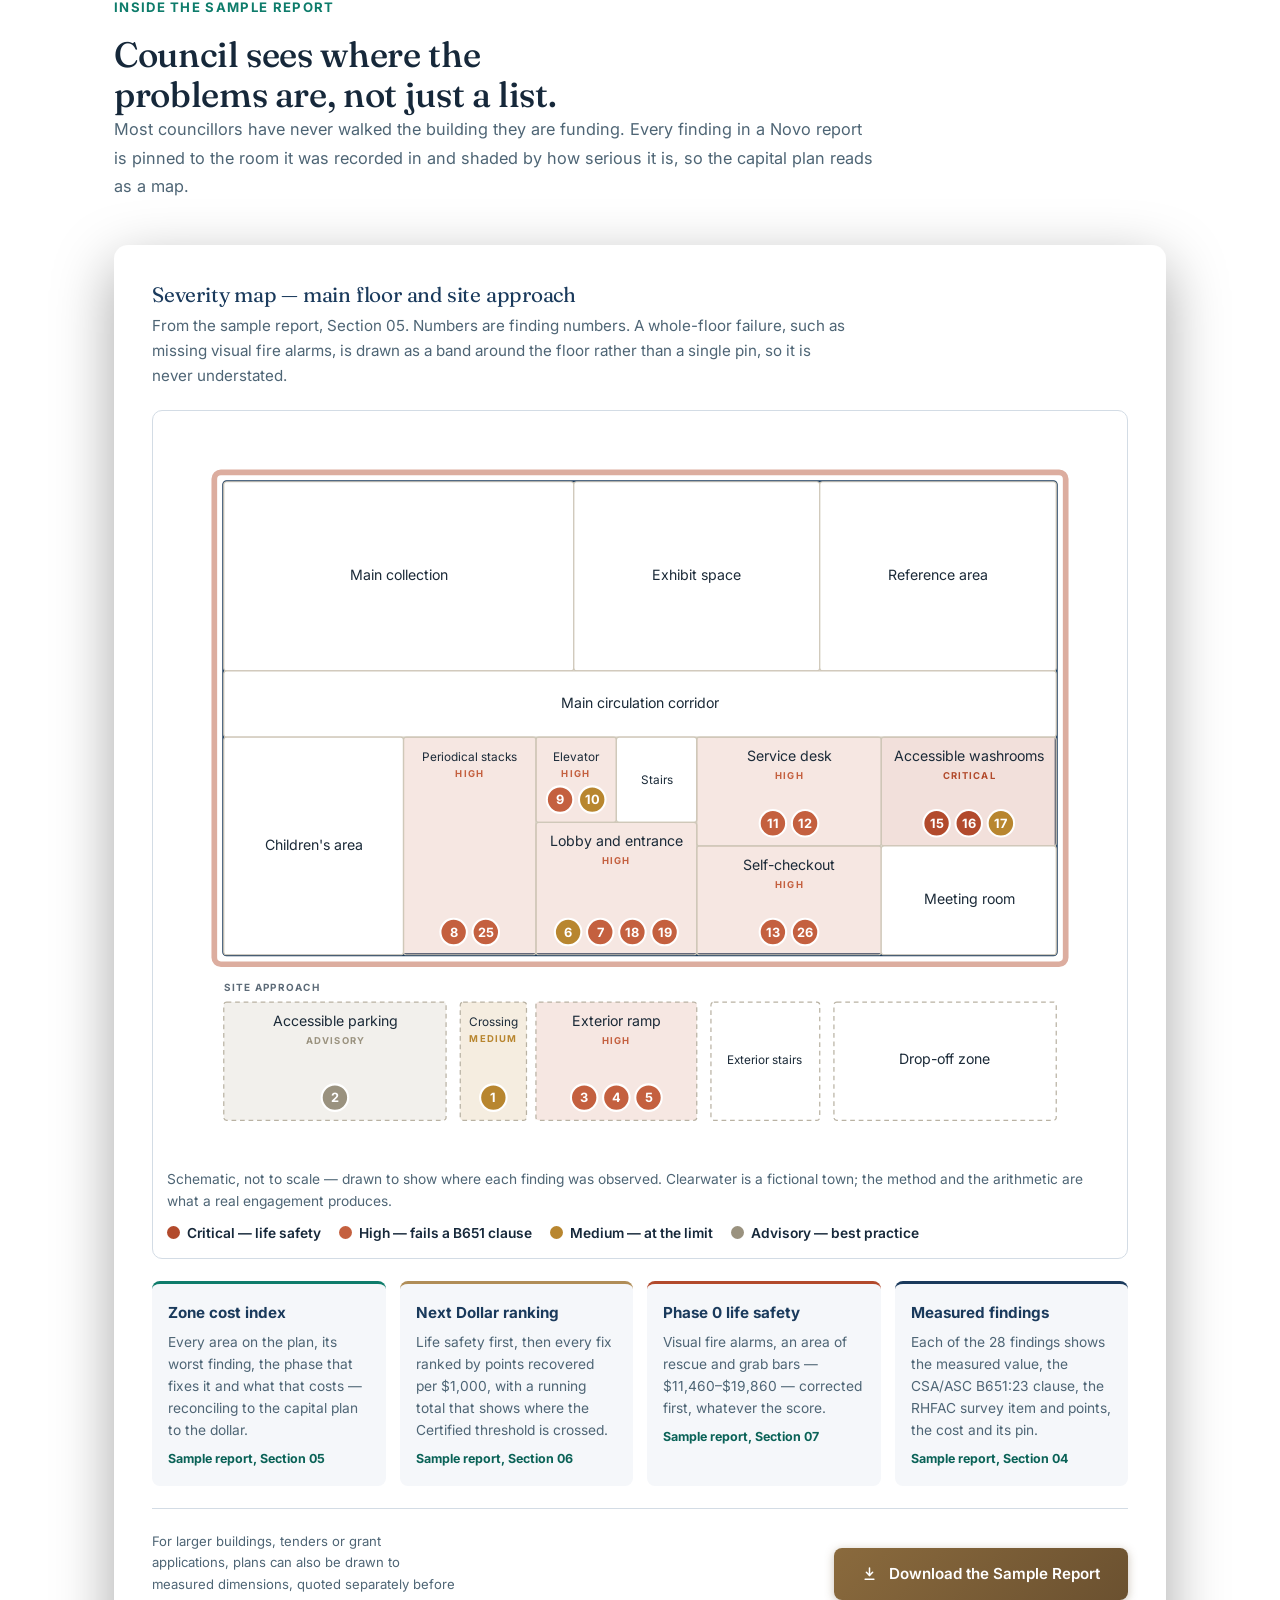
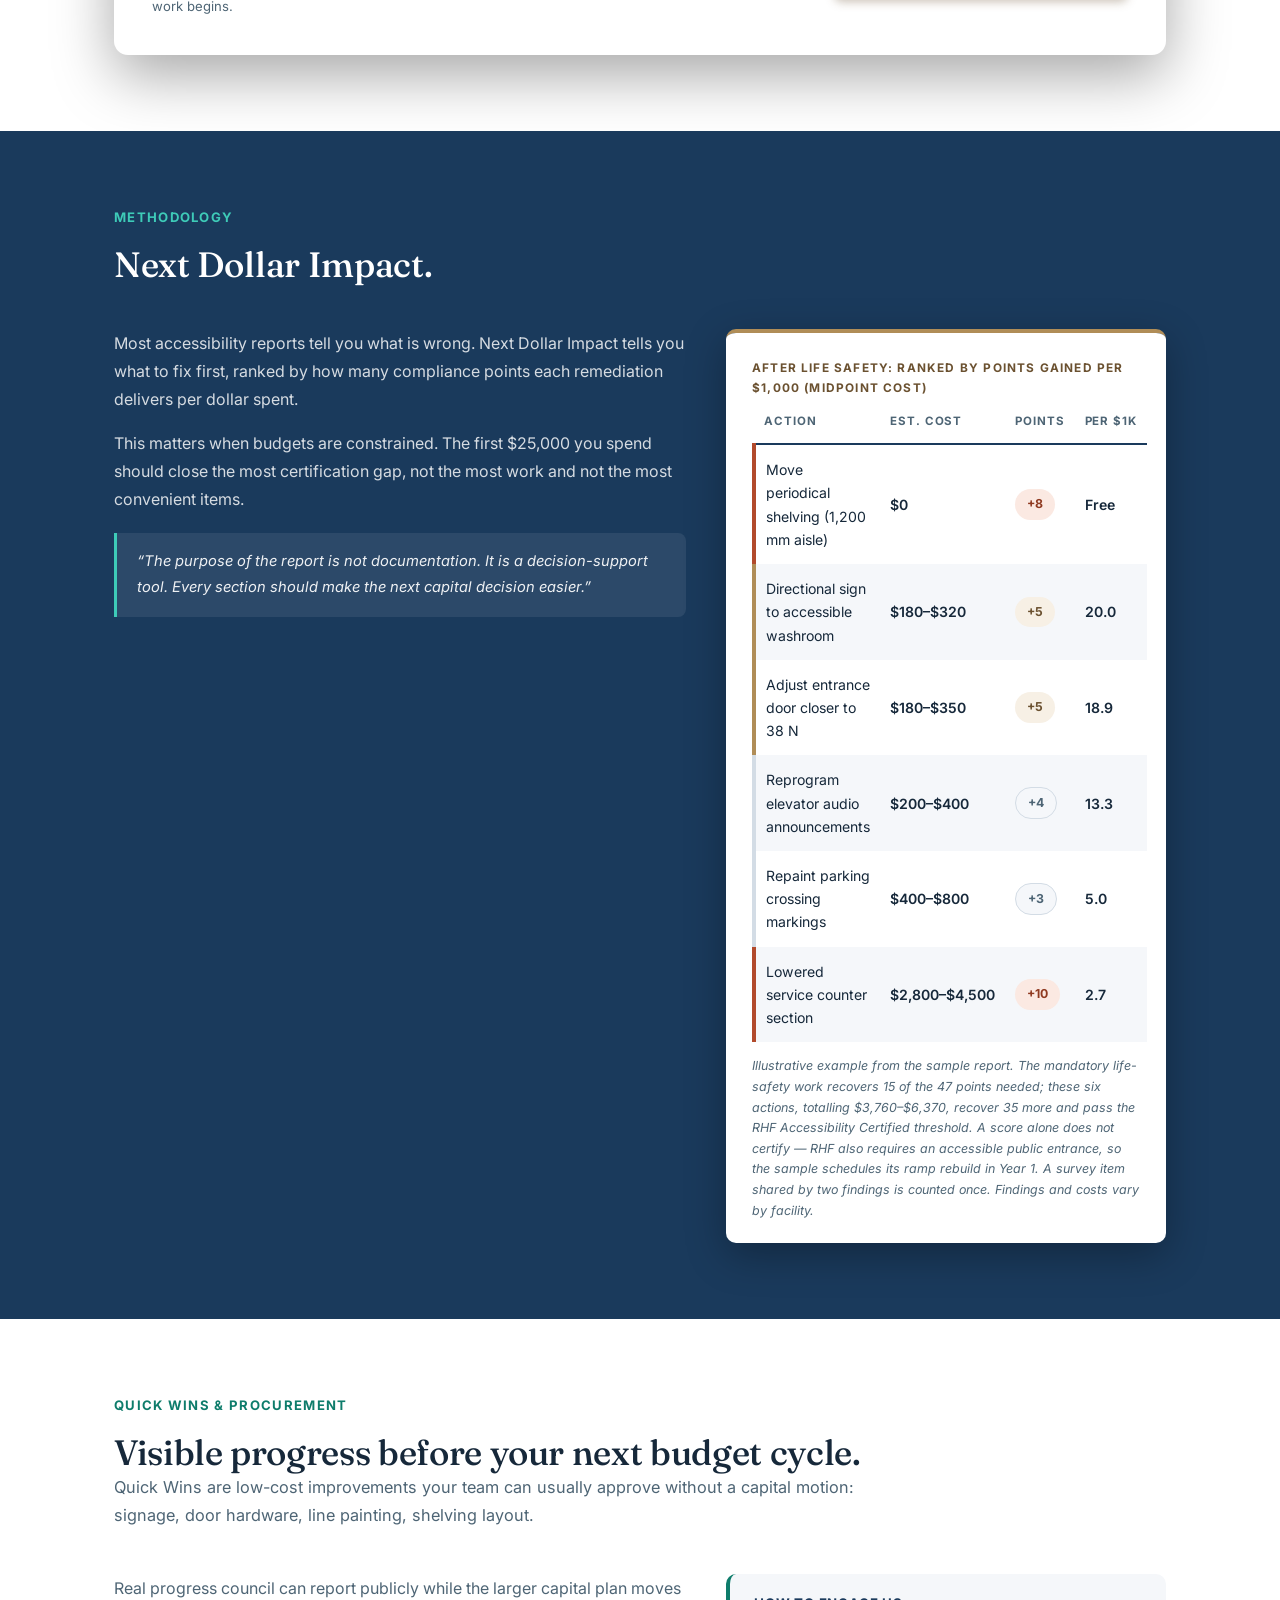
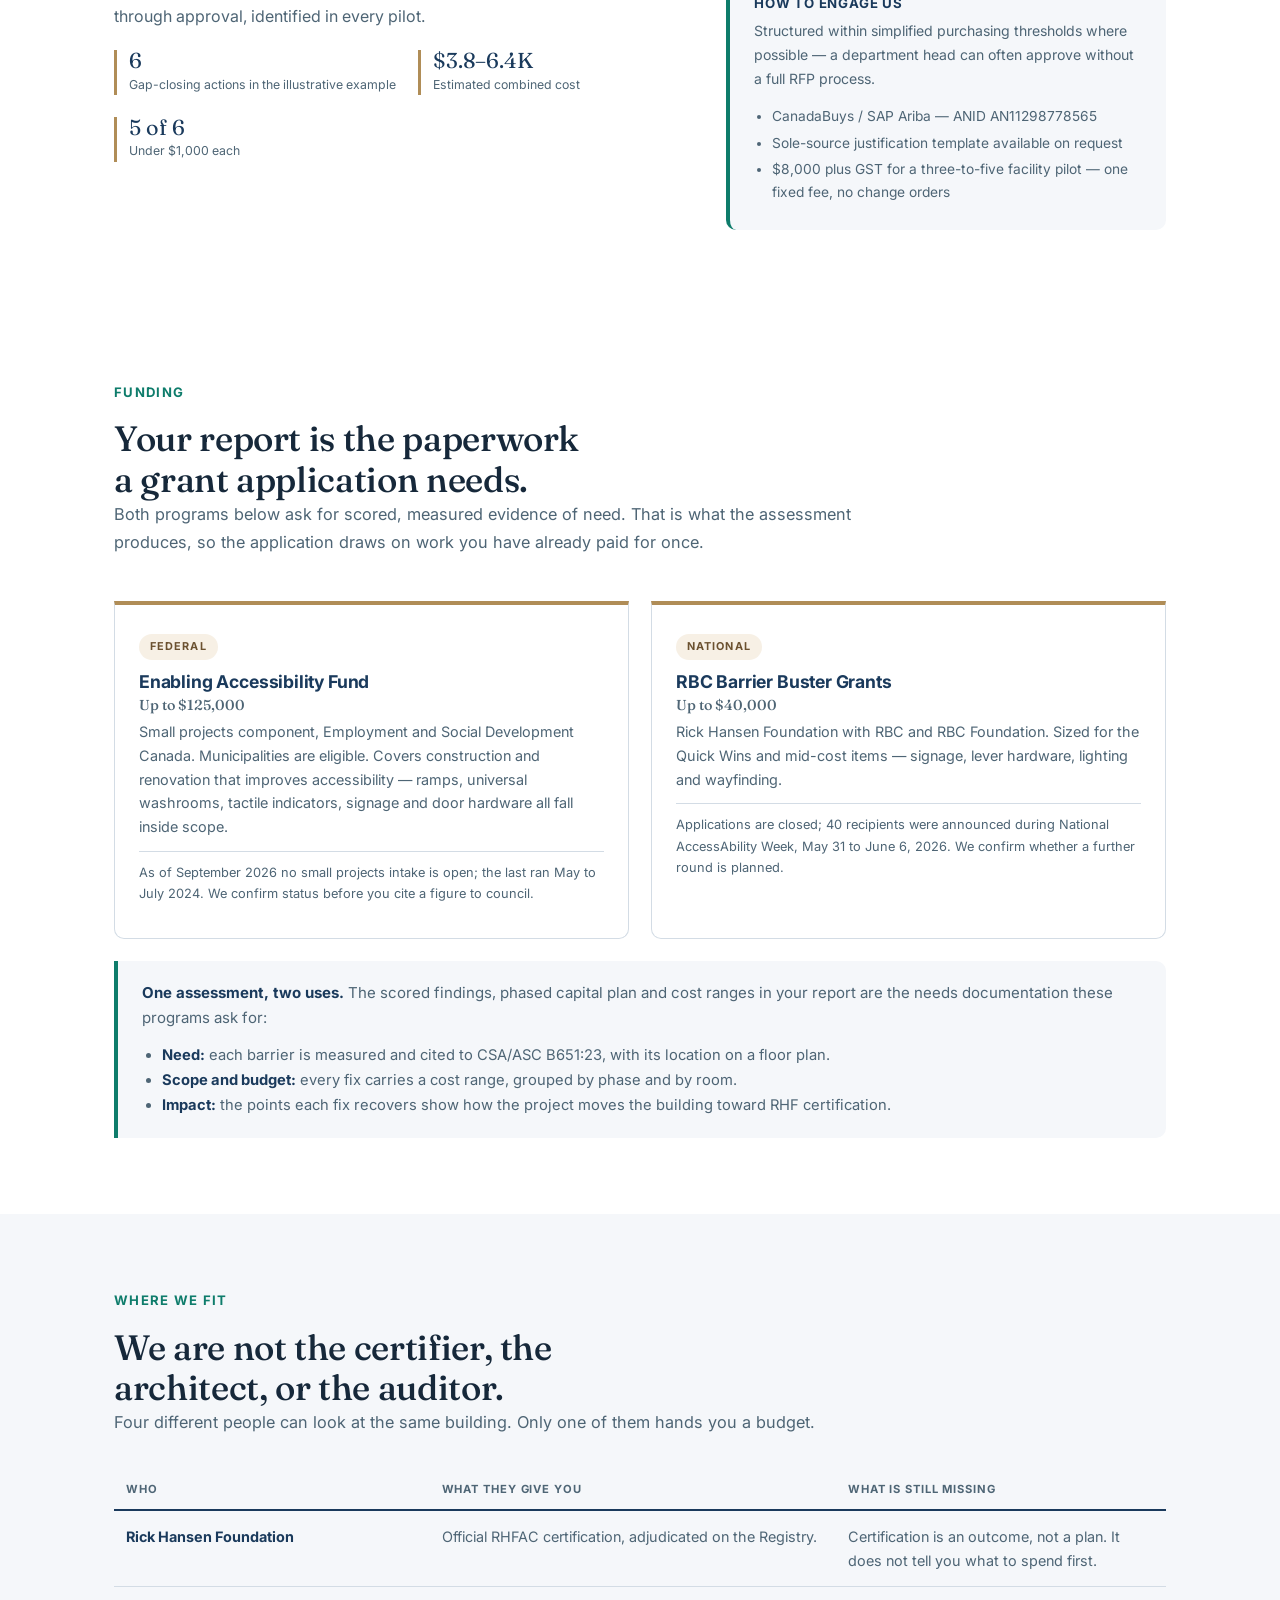
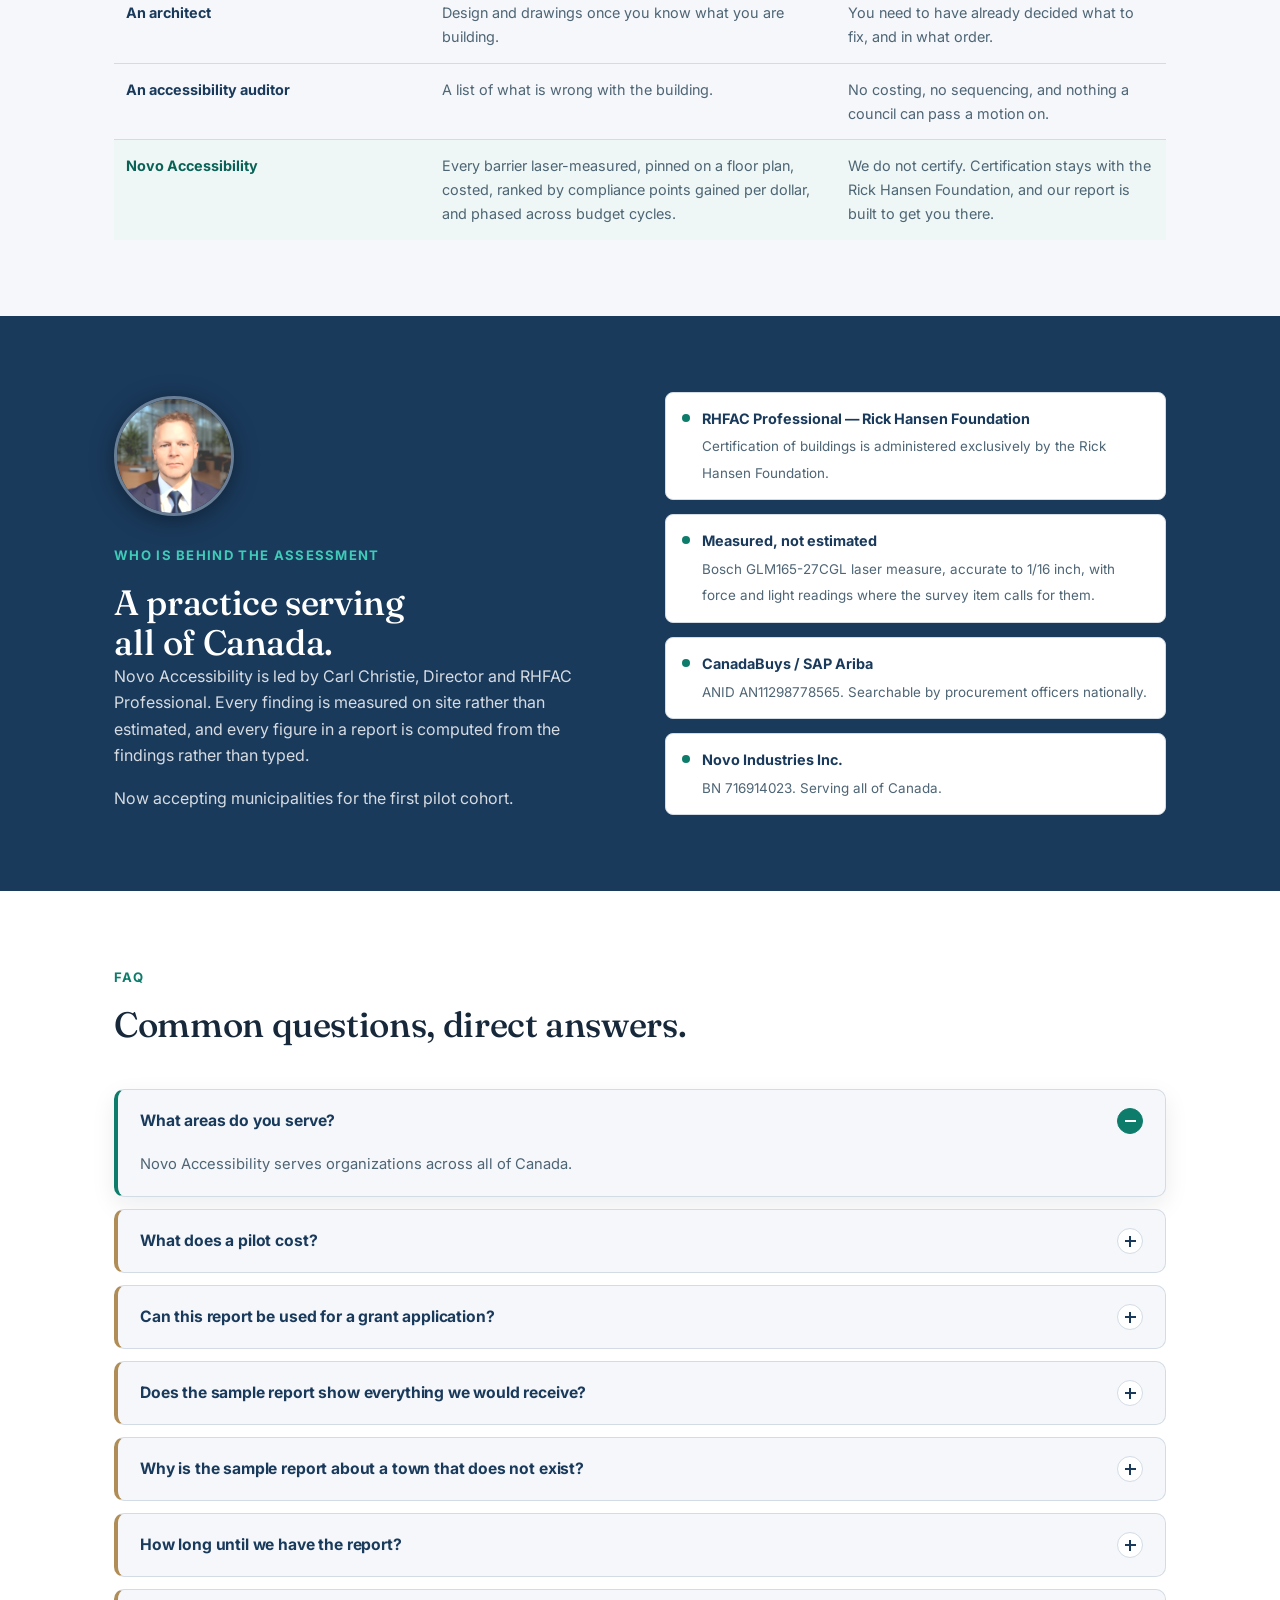
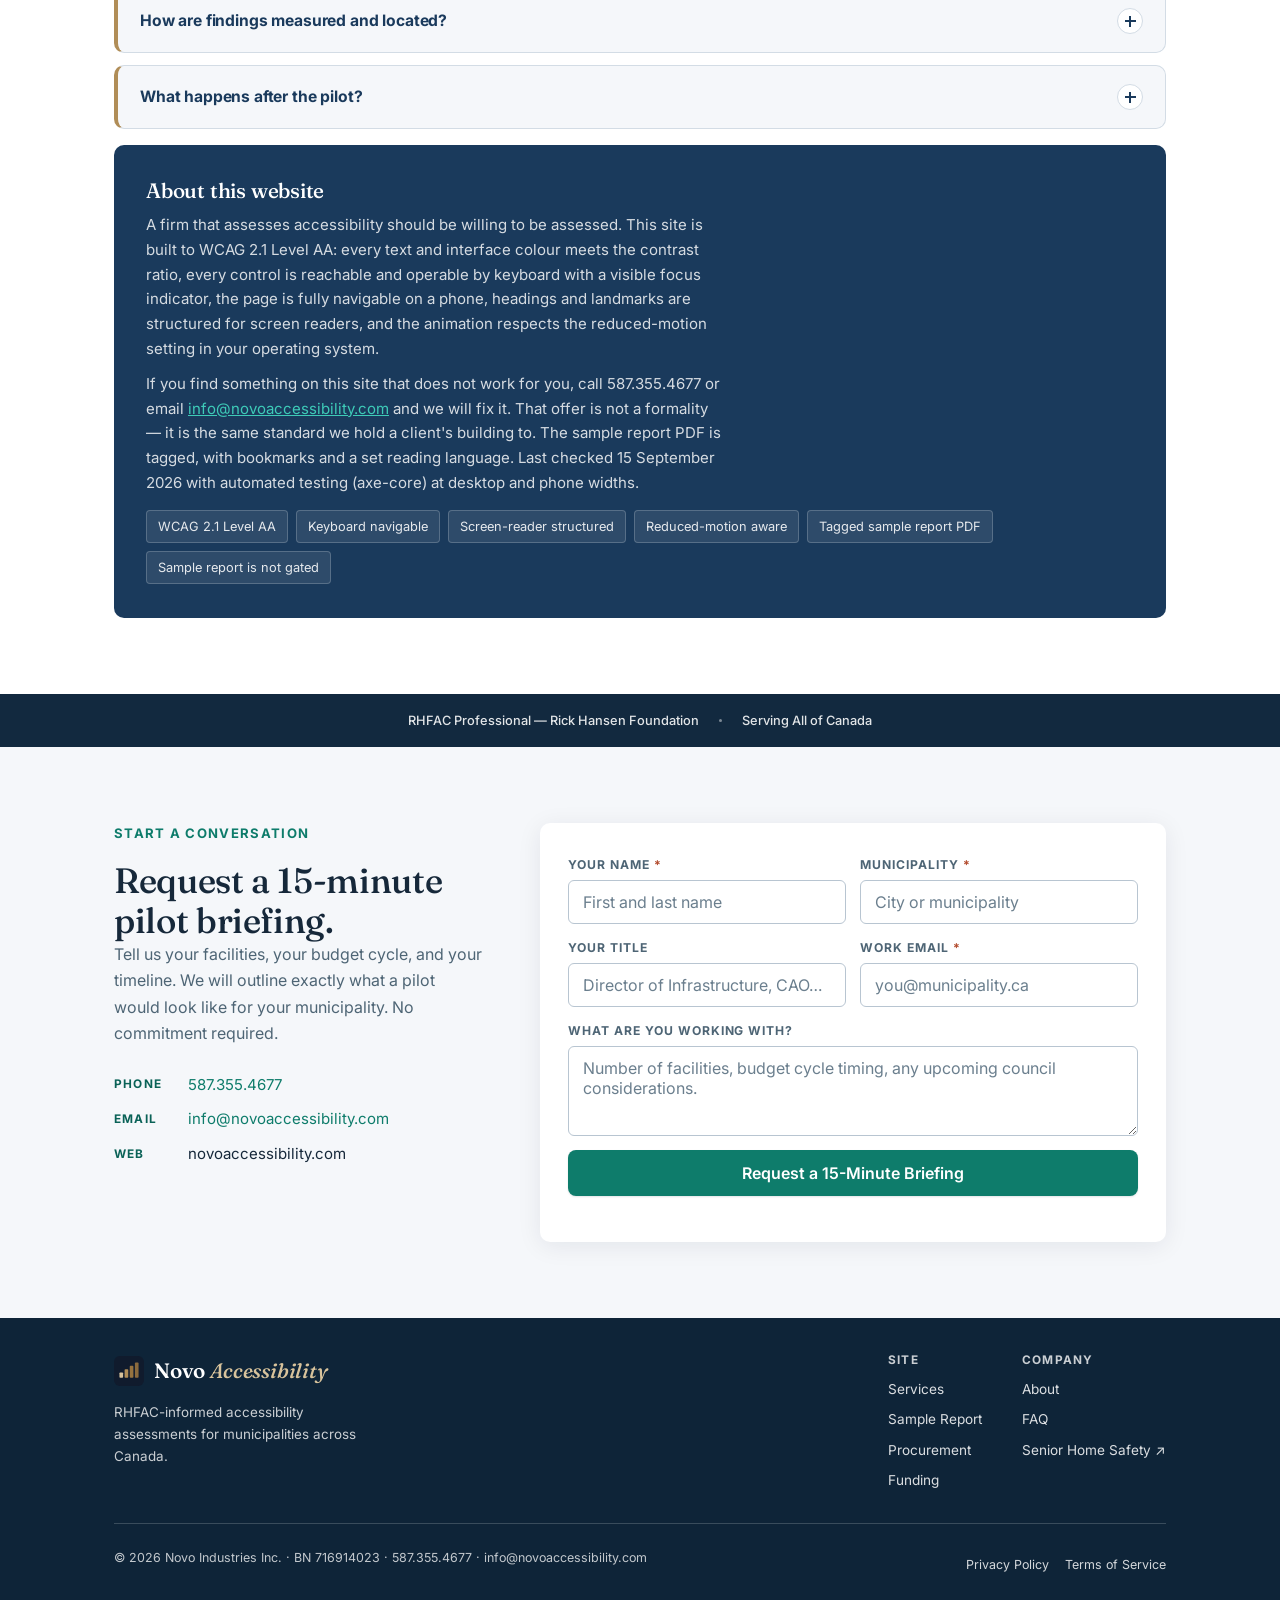
==== commit 0b501c0e: "Update index.html" ====
--- a/index.html
+++ b/index.html
@@ -92,12 +92,12 @@
       "@id": "https://novoaccessibility.com/#faq",
       "mainEntity": [
         { "@type": "Question", "name": "What areas do you serve?", "acceptedAnswer": { "@type": "Answer", "text": "Novo Accessibility serves organizations across all of Canada." } },
-        { "@type": "Question", "name": "What does a pilot cost?", "acceptedAnswer": { "@type": "Answer", "text": "A three-to-five facility pilot is $8,000 plus GST. One fixed fee, quoted in writing before work starts, covering every facility in that range — three, four or five costs the same. It assumes ordinary civic buildings up to about 20,000 square feet and three storeys, with no pool, arena or residential units; anything larger or more complex is quoted separately. Travel outside the local area is quoted with the engagement." } },
+        { "@type": "Question", "name": "What does a pilot cost?", "acceptedAnswer": { "@type": "Answer", "text": "A three-to-five facility pilot is $8,000 plus GST. One fixed fee, quoted in writing before work starts, covering every facility in that range — three, four or five costs the same. It assumes ordinary civic buildings up to about 20,000 square feet and three storeys, with no pool, arena or residential units; anything larger or more complex is quoted separately. Travel is included within 100 km of our office; beyond that, travel time and expenses are quoted with the engagement and billed at cost against receipts." } },
         { "@type": "Question", "name": "Can this report be used for a grant application?", "acceptedAnswer": { "@type": "Answer", "text": "Yes. The scored findings, phased capital plan and cost ranges are the needs documentation programs ask for, including the federal Enabling Accessibility Fund and the RBC Barrier Buster Grants." } },
         { "@type": "Question", "name": "Does the sample report show everything we would receive?", "acceptedAnswer": { "@type": "Answer", "text": "It shows three of the five deliverables in full \u2014 prioritized findings, the phased capital roadmap and the executive summary. The council briefing deck and procurement package are produced from the same assessment data and provided with an engagement." } },
         { "@type": "Question", "name": "Why is the sample report about a town that does not exist?", "acceptedAnswer": { "@type": "Answer", "text": "Because a client's assessment is theirs. Publishing a real municipality's barriers, scores and costs would be a breach of confidence. Clearwater is fictional; the methodology, clause references and arithmetic are exactly what a real engagement produces." } },
         { "@type": "Question", "name": "How long until we have the report?", "acceptedAnswer": { "@type": "Answer", "text": "A pilot runs six to eight weeks end to end. The written report is delivered within seven to ten business days of the final site visit." } },
-        { "@type": "Question", "name": "How are findings measured and located?", "acceptedAnswer": { "@type": "Answer", "text": "Every measurable finding is taken on site with a Bosch GLM165-27CGL laser measure, accurate to 1/16 inch, and a force gauge and lux meter where the item calls for them. Each finding is then pinned to a floor plan and shaded by severity, so a reader who has never walked the building can see where the problems are." } },
+        { "@type": "Question", "name": "How are findings measured and located?", "acceptedAnswer": { "@type": "Answer", "text": "Every measurable finding is taken on site with a Bosch GLM165-27CGL laser measure, accurate to 1/16 inch, and a force gauge and lux meter where the item calls for them. Each finding is then pinned to a floor plan and shaded by severity, so a reader who has never walked the building can see where the problems are. Floor plans drawn to measured dimensions are available as an extra, quoted separately before work begins." } },
         { "@type": "Question", "name": "What happens after the pilot?", "acceptedAnswer": { "@type": "Answer", "text": "Most municipalities have more than five facilities, so the usual next step is the rest of the portfolio on the same method. After the first year of work, a reassessment measures progress against the baseline. If you decide to pursue RHF certification, the report shows which prerequisites must be cleared first; certification itself is adjudicated by the Rick Hansen Foundation." } }
       
       ]
@@ -758,7 +758,7 @@
         <li><h4>Measured findings</h4><p>Each of the 28 findings shows the measured value, the CSA/ASC B651:23 clause, the RHFAC survey item and points, the cost and its pin.</p><span class="pg">Sample report, Section 04</span></li>
       </ul>
       <div class="proof-dl">
-        <p>For larger buildings, tenders or grant applications, plans can also be drawn to measured dimensions.</p>
+        <p>For larger buildings, tenders or grant applications, plans can also be drawn to measured dimensions, quoted separately before work begins.</p>
         <a href="Novo_Accessibility_Sample_Report_Clearwater.pdf" download class="btn btn-gold">
           <svg class="dl-icon" width="15" height="15" viewBox="0 0 24 24" fill="none" stroke="currentColor" stroke-width="2.4" stroke-linecap="round" stroke-linejoin="round" aria-hidden="true" focusable="false"><path d="M12 3v12"/><path d="M7 10l5 5 5-5"/><path d="M5 21h14"/></svg>
           Download the Sample Report <span class="visually-hidden">(PDF, 24 pages)</span>
@@ -797,7 +797,7 @@
             <tr class="ndi-tier-high"><td>Lowered service counter section</td><td class="ndi-cost">$2,800–$4,500</td><td class="ndi-pts"><span class="ndi-badge ndi-high">+10</span></td><td class="ndi-cost">2.7</td></tr>
           </tbody>
         </table>
-        <p class="ndi-foot">Illustrative example from the sample report. The mandatory life-safety work recovers 15 of the 47 points needed; these six actions, totalling $3,760–$6,370, recover 35 more and pass the RHF Accessibility Certified threshold. A score alone does not certify — RHF also requires an accessible public entrance, so the sample schedules its ramp rebuild in Year 1. Findings and costs vary by facility.</p>
+        <p class="ndi-foot">Illustrative example from the sample report. The mandatory life-safety work recovers 15 of the 47 points needed; these six actions, totalling $3,760–$6,370, recover 35 more and pass the RHF Accessibility Certified threshold. A score alone does not certify — RHF also requires an accessible public entrance, so the sample schedules its ramp rebuild in Year 1. A survey item shared by two findings is counted once. Findings and costs vary by facility.</p>
       </div>
     </div>
   </div>
@@ -932,12 +932,12 @@
     </div>
     <div class="faq-list">
       <details class="faq-item" open><summary><h3>What areas do you serve?</h3><span class="faq-plus" aria-hidden="true"></span></summary><p>Novo Accessibility serves organizations across all of Canada.</p></details>
-      <details class="faq-item"><summary><h3>What does a pilot cost?</h3><span class="faq-plus" aria-hidden="true"></span></summary><p>A three-to-five facility pilot is $8,000 plus GST. One fixed fee, quoted in writing before work starts, covering every facility in that range — three, four or five costs the same. It assumes ordinary civic buildings up to about 20,000 square feet and three storeys, with no pool, arena or residential units; anything larger or more complex is quoted separately. Travel outside the local area is quoted with the engagement.</p></details>
+      <details class="faq-item"><summary><h3>What does a pilot cost?</h3><span class="faq-plus" aria-hidden="true"></span></summary><p>A three-to-five facility pilot is $8,000 plus GST. One fixed fee, quoted in writing before work starts, covering every facility in that range — three, four or five costs the same. It assumes ordinary civic buildings up to about 20,000 square feet and three storeys, with no pool, arena or residential units; anything larger or more complex is quoted separately. Travel is included within 100 km of our office; beyond that, travel time and expenses are quoted with the engagement and billed at cost against receipts.</p></details>
       <details class="faq-item"><summary><h3>Can this report be used for a grant application?</h3><span class="faq-plus" aria-hidden="true"></span></summary><p>Yes. The scored findings, phased capital plan, and certification pathway table are built with grant writers in mind. See the Funding section for the two programmes that apply and their current status.</p></details>
       <details class="faq-item"><summary><h3>Does the sample report show everything we would receive?</h3><span class="faq-plus" aria-hidden="true"></span></summary><p>It shows three of the five deliverables in full — the prioritization of findings, the phased capital roadmap and the executive summary — for one illustrative library, with the roll-up across all five facilities. A pilot gives you that full treatment for every facility, plus the combined portfolio plan. The council briefing deck and the procurement package are produced from the same assessment data and are provided with an engagement rather than published as a sample.</p></details>
       <details class="faq-item"><summary><h3>Why is the sample report about a town that does not exist?</h3><span class="faq-plus" aria-hidden="true"></span></summary><p>Because a client's assessment is theirs. Publishing a real municipality's barriers, scores and costs would be a breach of confidence no matter how useful it might be as marketing. Clearwater is fictional; the methodology, the clause references and the arithmetic behind it are exactly what a real engagement produces.</p></details>
       <details class="faq-item"><summary><h3>How long until we have the report?</h3><span class="faq-plus" aria-hidden="true"></span></summary><p>A pilot runs six to eight weeks end to end. The written report is delivered within seven to ten business days of the final site visit.</p></details>
-      <details class="faq-item"><summary><h3>How are findings measured and located?</h3><span class="faq-plus" aria-hidden="true"></span></summary><p>Every measurable finding is taken on site with a Bosch GLM165-27CGL laser measure, accurate to 1/16 inch, and a force gauge and lux meter where the item calls for them. Each finding is then pinned to a floor plan and shaded by severity, so a reader who has never walked the building can see where the problems are.</p></details>
+      <details class="faq-item"><summary><h3>How are findings measured and located?</h3><span class="faq-plus" aria-hidden="true"></span></summary><p>Every measurable finding is taken on site with a Bosch GLM165-27CGL laser measure, accurate to 1/16 inch, and a force gauge and lux meter where the item calls for them. Each finding is then pinned to a floor plan and shaded by severity, so a reader who has never walked the building can see where the problems are. Floor plans drawn to measured dimensions are available as an extra, quoted separately before work begins.</p></details>
       <details class="faq-item"><summary><h3>What happens after the pilot?</h3><span class="faq-plus" aria-hidden="true"></span></summary><p>Most municipalities have more than five facilities, so the usual next step is the rest of the portfolio on the same method. After the first year of work, a reassessment measures progress against the baseline. If you decide to pursue RHF certification, the report shows which prerequisites must be cleared first; certification itself is adjudicated by the Rick Hansen Foundation.</p></details>
     </div>
 
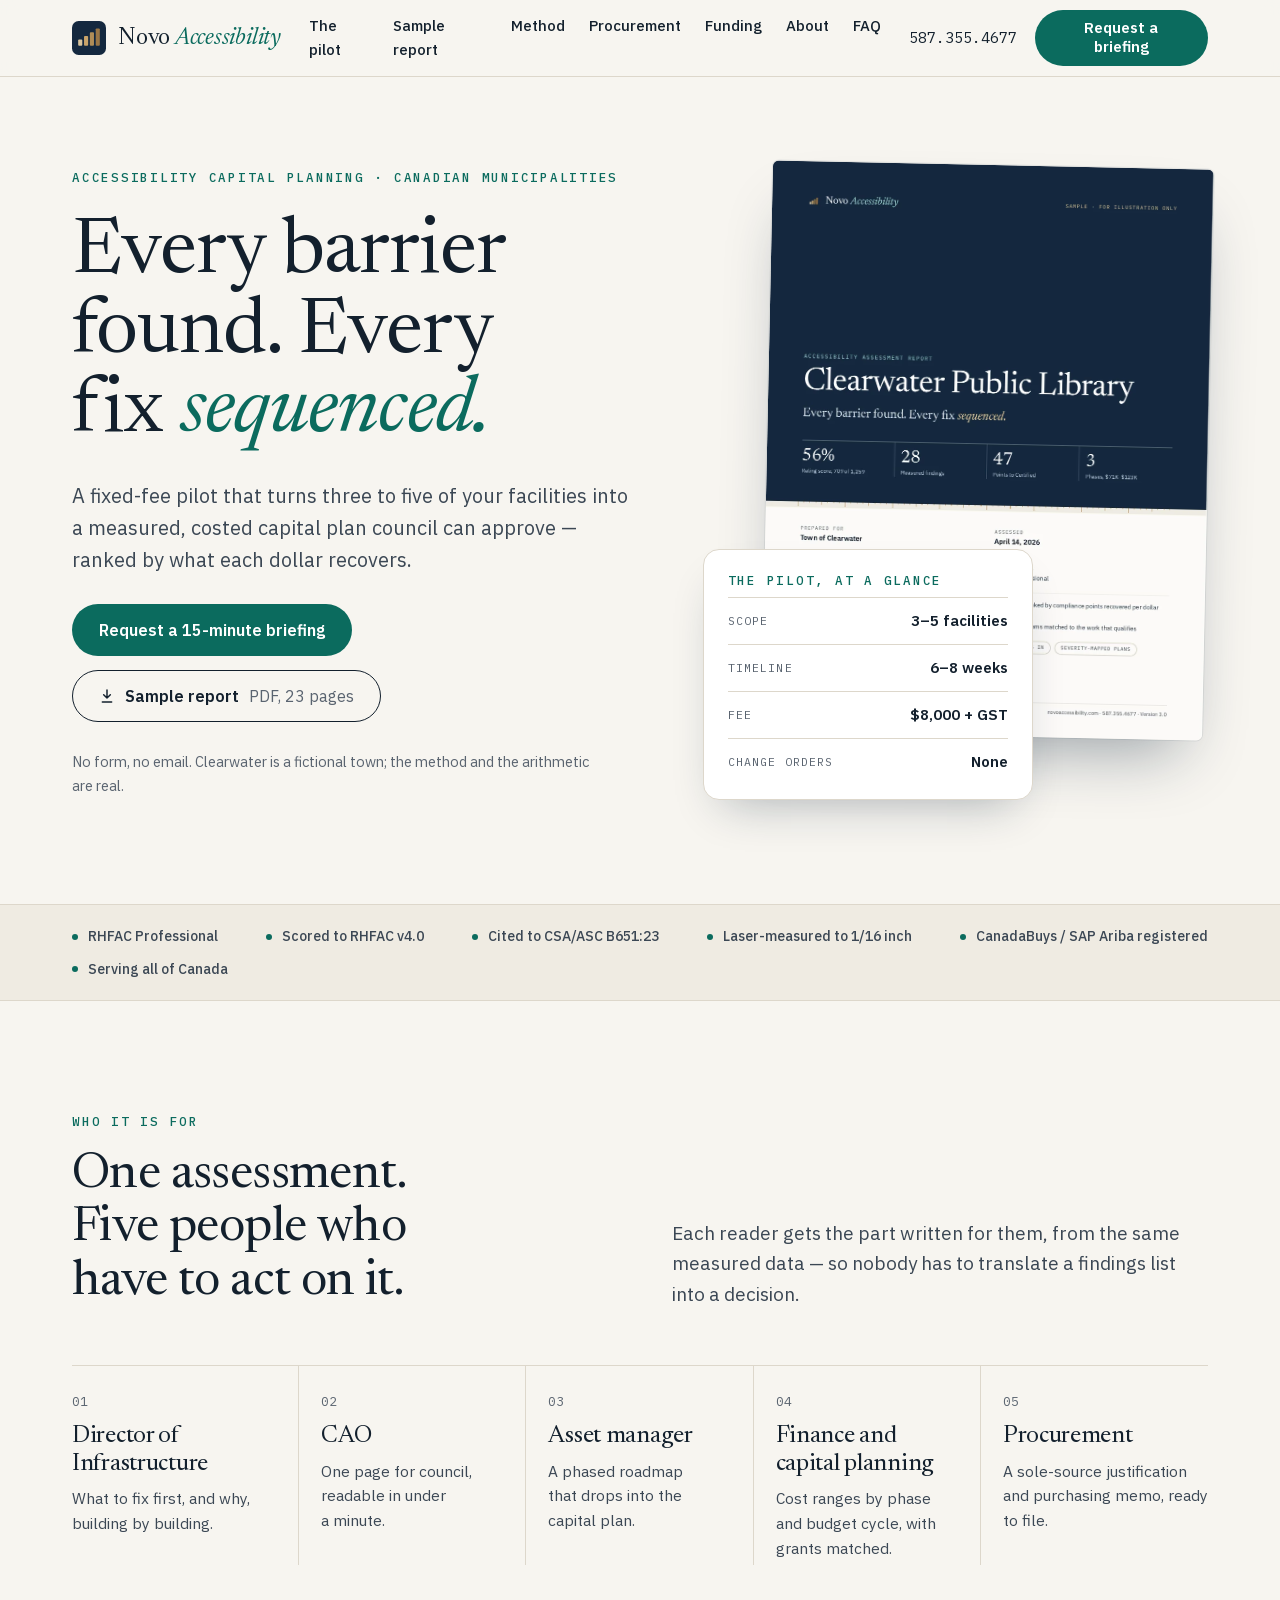
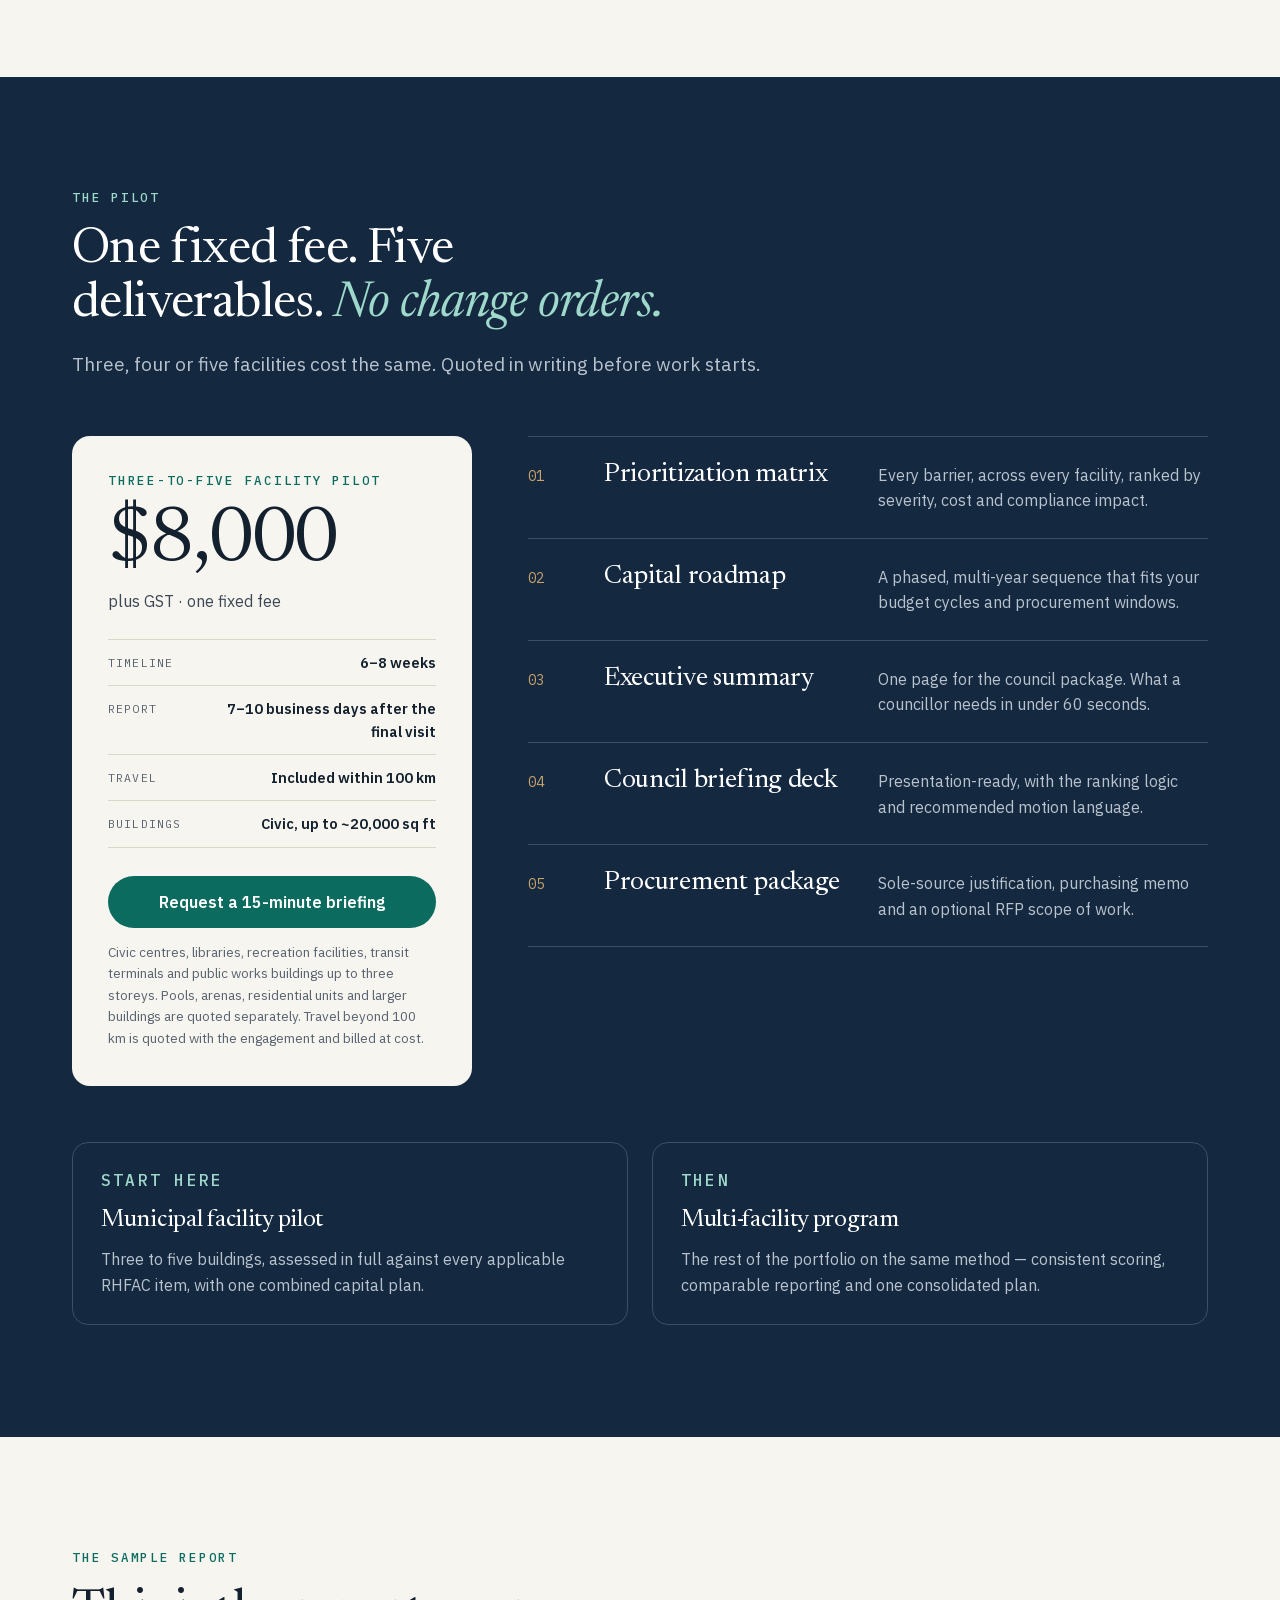
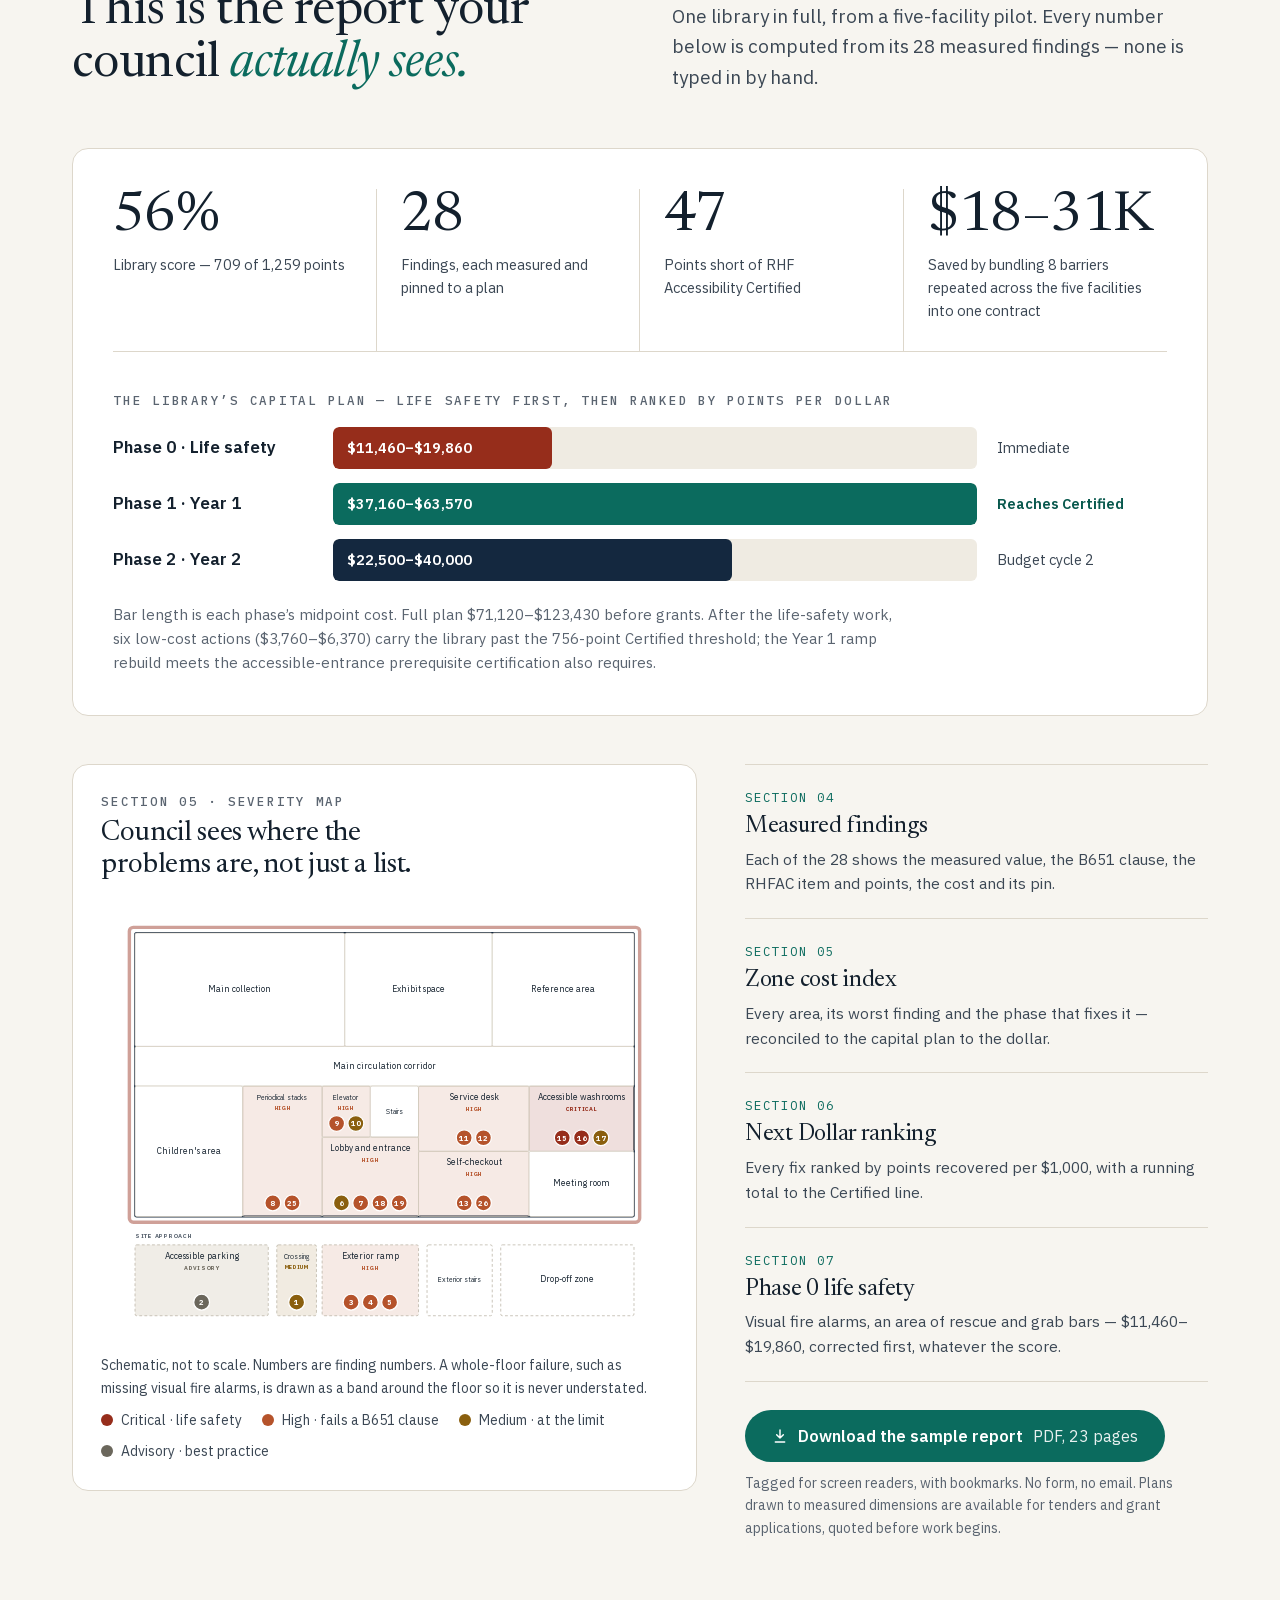
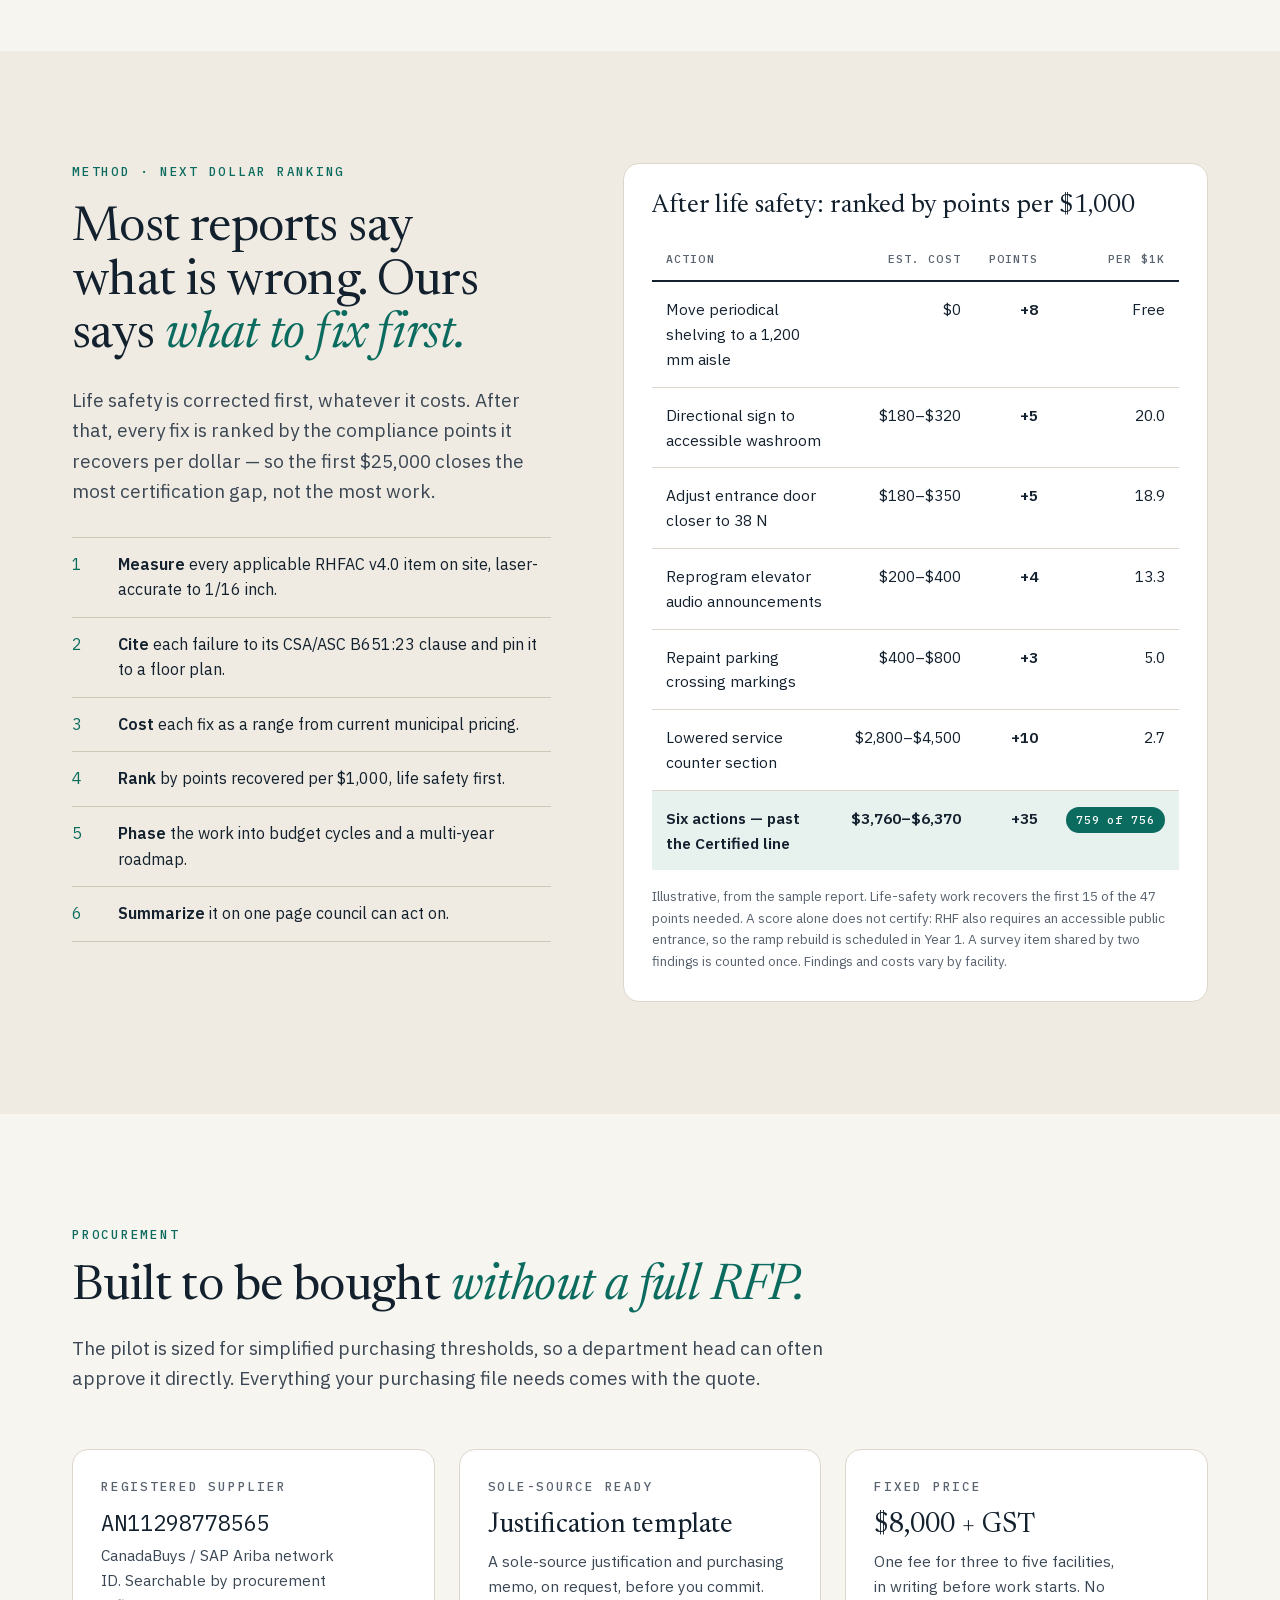
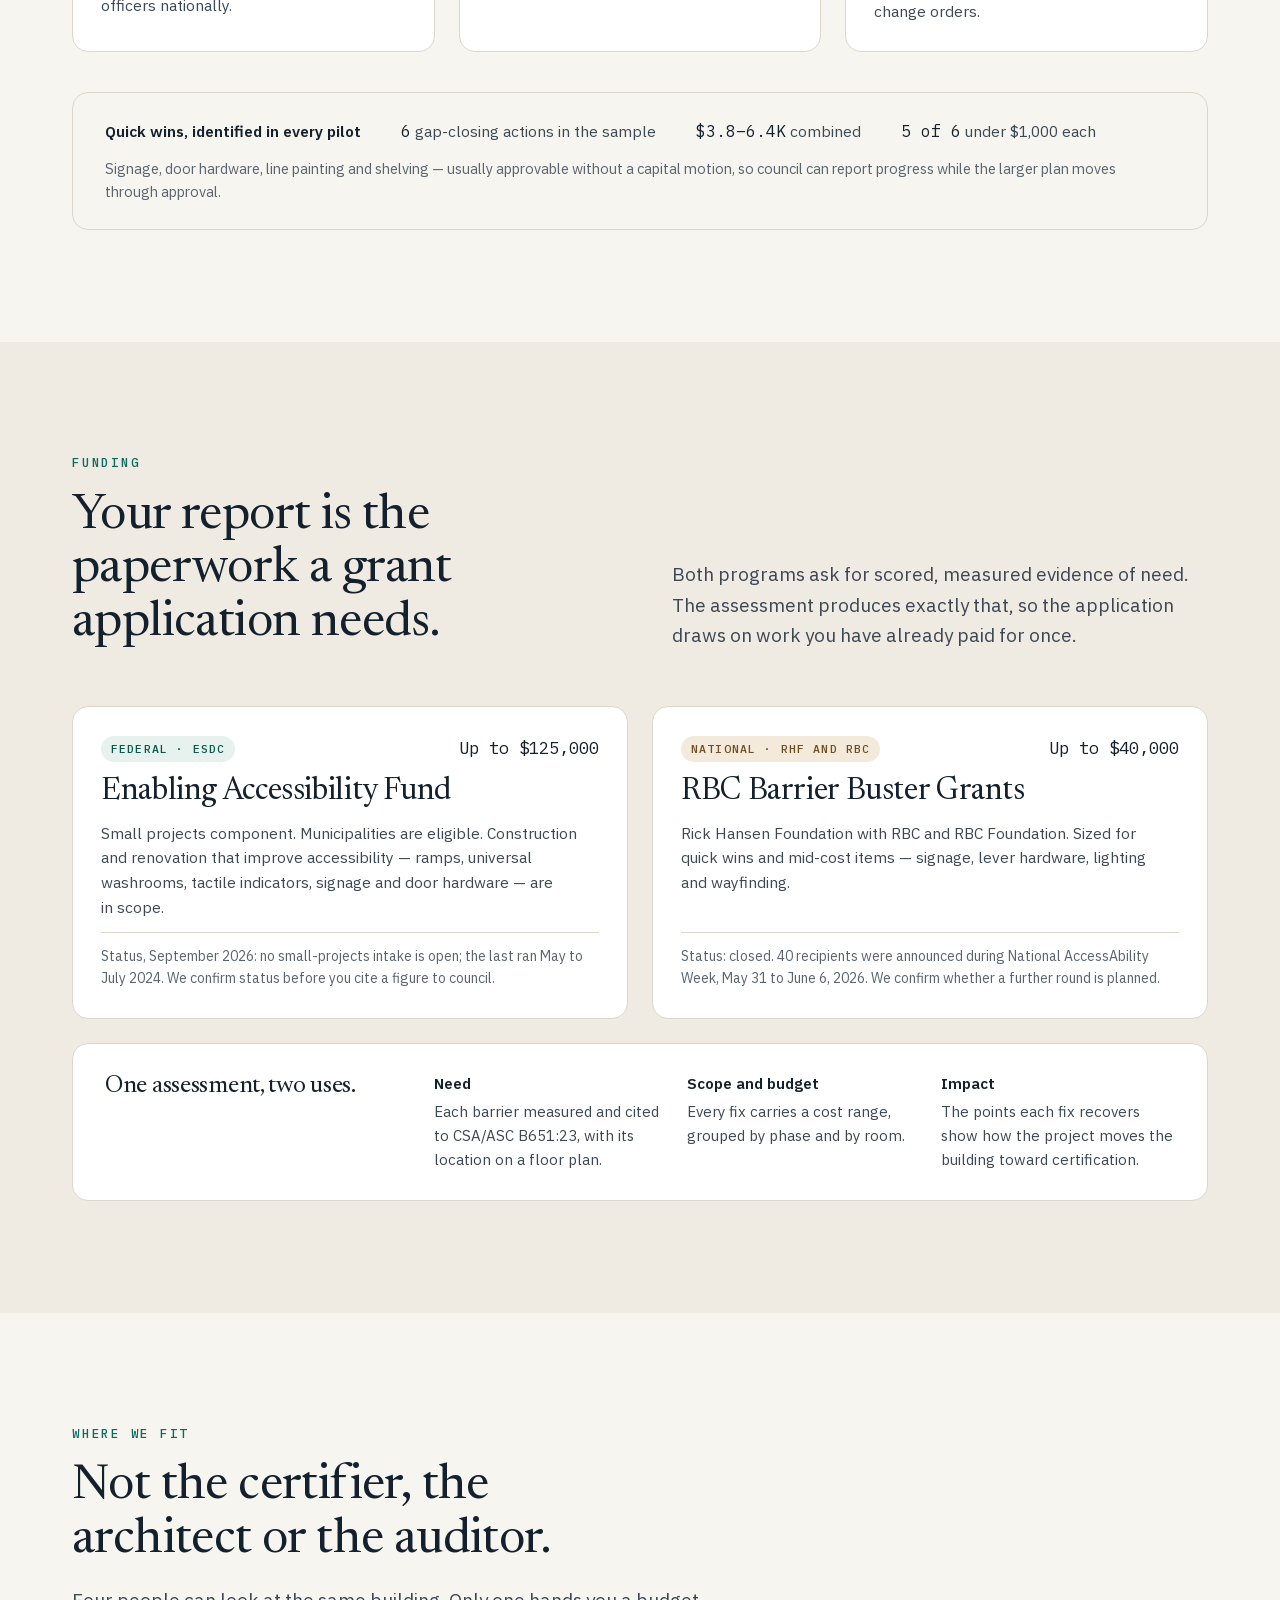
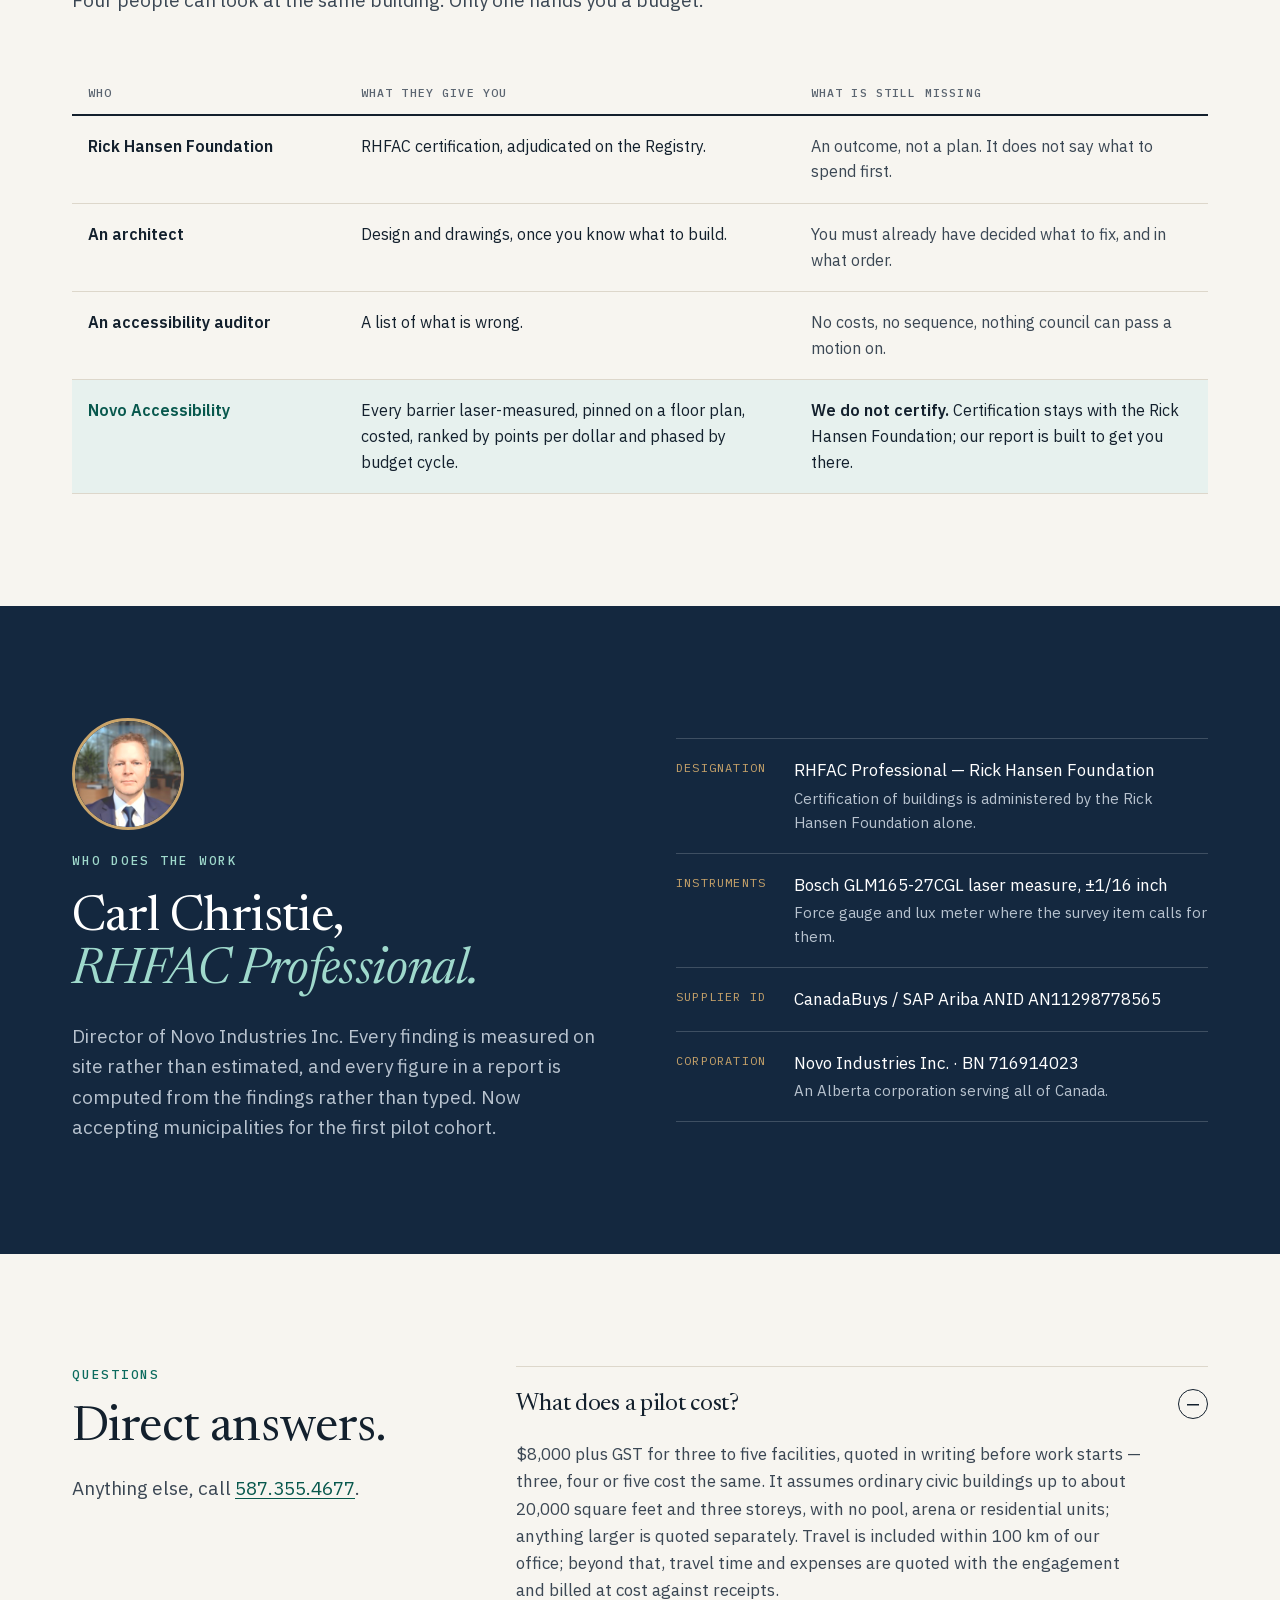
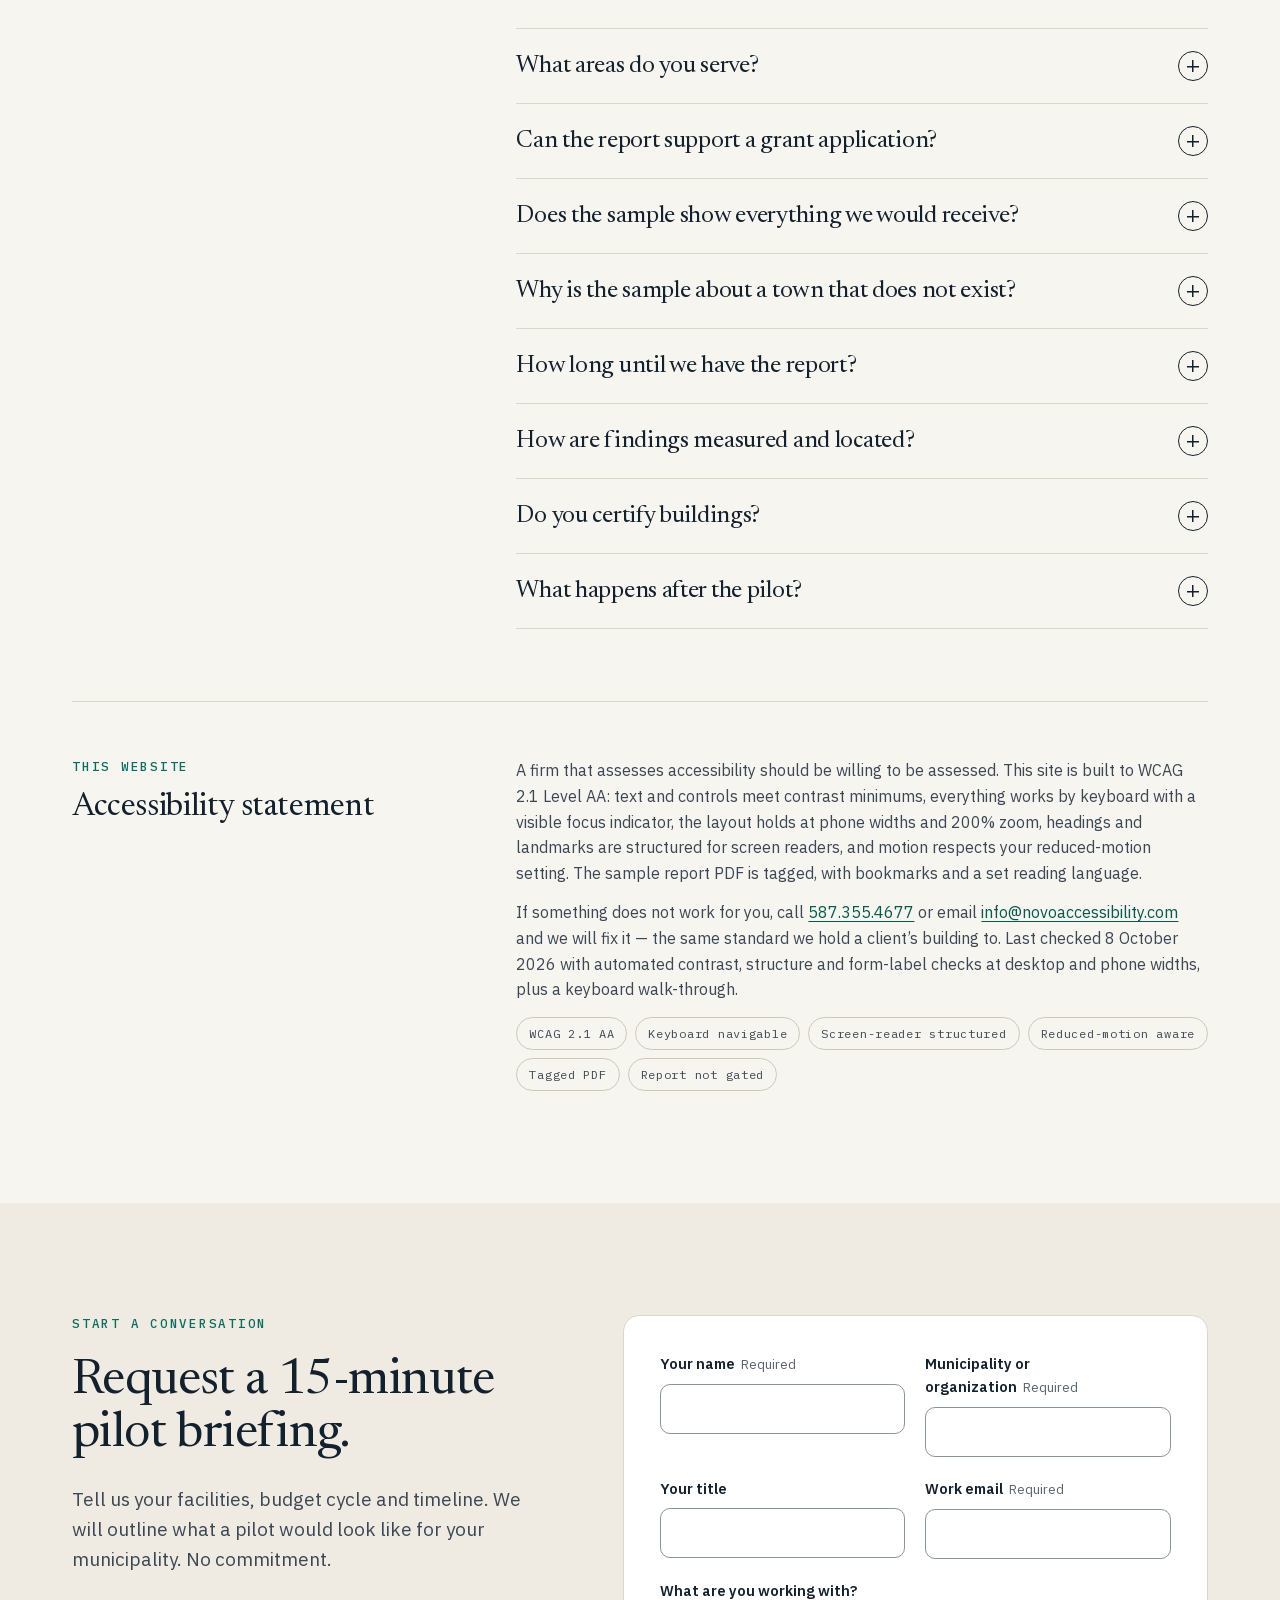
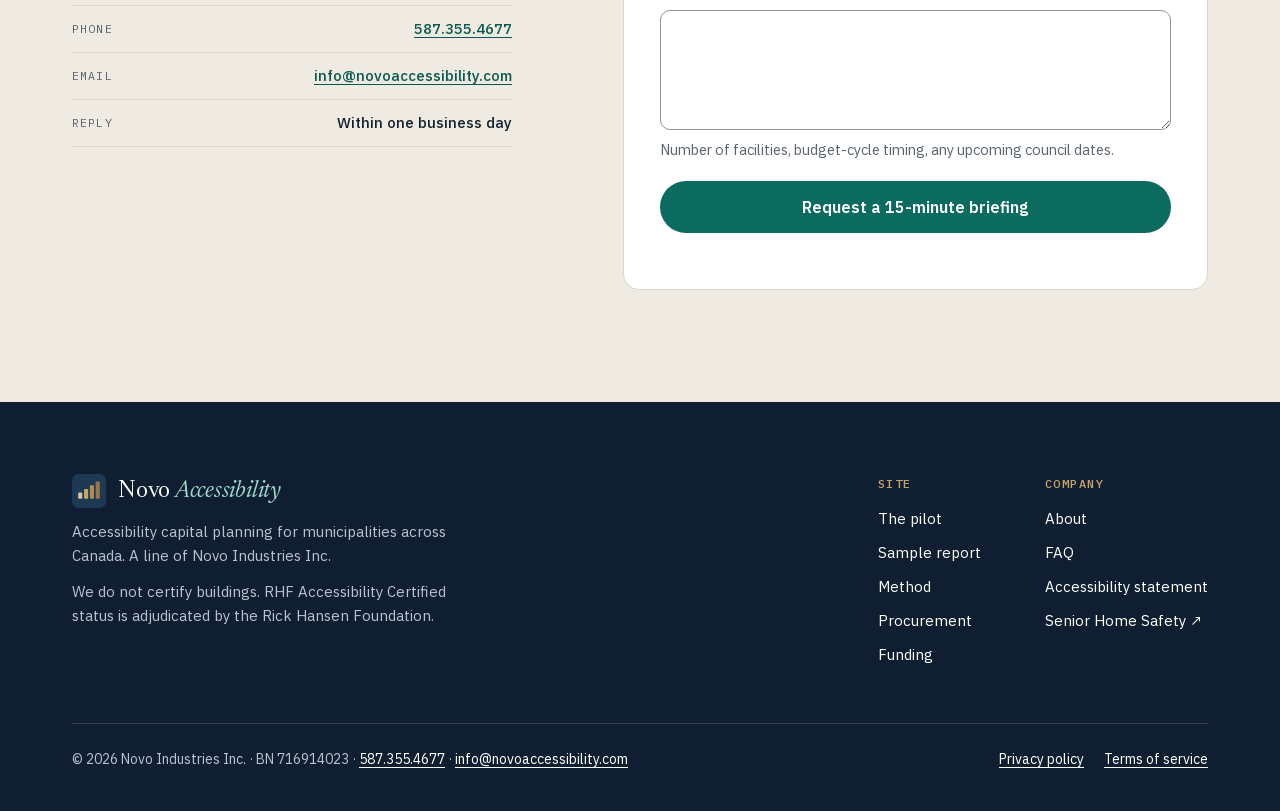
==== commit 7b00e527: "Redesign v3: new site design, self-hosted fonts, sample report 3.0 Co-Authored-By: Claude Opus 5.5 <" ====
--- a/index.html
+++ b/index.html
@@ -2,1021 +2,588 @@
 <html lang="en-CA">
 <head>
 <meta charset="UTF-8">
-<meta name="viewport" content="width=device-width, initial-scale=1.0">
-<title>Novo Accessibility — Municipal Accessibility Capital Planning | Canada</title>
-<meta name="description" content="Council-ready accessibility capital planning for municipalities. Laser-measured RHFAC Professional assessments, severity-mapped floor plans, every fix ranked by points per dollar, in a fixed-fee pilot of $8,000 plus GST. Serving all of Canada.">
+<meta name="viewport" content="width=device-width, initial-scale=1">
+<title>Novo Accessibility | Accessibility capital planning for Canadian municipalities</title>
+<meta name="description" content="A fixed-fee accessibility pilot for municipalities: three to five facilities laser-measured against RHFAC v4.0 and CSA/ASC B651:23, every fix costed and ranked by points per dollar, in a council-ready capital plan. $8,000 plus GST. Serving all of Canada.">
 <link rel="canonical" href="https://novoaccessibility.com/">
-<meta name="theme-color" content="#1A3A5C">
+<meta name="theme-color" content="#14283F">
 <meta name="format-detection" content="telephone=no">
-
-<!-- Social sharing: matters when a CAO forwards this link internally -->
 <meta property="og:type" content="website">
 <meta property="og:site_name" content="Novo Accessibility">
 <meta property="og:locale" content="en_CA">
 <meta property="og:url" content="https://novoaccessibility.com/">
-<meta property="og:title" content="Turn accessibility uncertainty into a plan you can defend.">
-<meta property="og:description" content="RHFAC-informed assessments that turn barriers into a phased, council-ready capital plan. Serving all of Canada.">
+<meta property="og:title" content="Every barrier found. Every fix sequenced.">
+<meta property="og:description" content="Fixed-fee accessibility assessments that turn three to five municipal facilities into a measured, costed, council-ready capital plan. Serving all of Canada.">
 <meta property="og:image" content="https://novoaccessibility.com/og-image.jpg">
 <meta property="og:image:width" content="1200">
 <meta property="og:image:height" content="630">
-<meta property="og:image:alt" content="Novo Accessibility — municipal accessibility capital planning">
+<meta property="og:image:alt" content="Novo Accessibility: every barrier found, every fix sequenced. The cover of the Clearwater sample report.">
 <meta name="twitter:card" content="summary_large_image">
-<meta name="twitter:title" content="Turn accessibility uncertainty into a plan you can defend.">
-<meta name="twitter:description" content="Fixed-fee RHFAC-informed assessments that turn barriers into a phased, council-ready capital plan.">
+<meta name="twitter:title" content="Every barrier found. Every fix sequenced.">
+<meta name="twitter:description" content="Fixed-fee accessibility assessments that turn municipal facilities into a council-ready capital plan.">
 <meta name="twitter:image" content="https://novoaccessibility.com/og-image.jpg">
-
 <link rel="icon" href="favicon.svg" type="image/svg+xml">
 <link rel="icon" href="favicon-32.png" sizes="32x32" type="image/png">
 <link rel="apple-touch-icon" href="apple-touch-icon.png">
-
-<link rel="preconnect" href="https://fonts.googleapis.com">
-<link rel="preconnect" href="https://fonts.gstatic.com" crossorigin>
-<link rel="preload" as="image" href="hero-city-hall.webp" fetchpriority="high">
-<link rel="stylesheet" href="https://fonts.googleapis.com/css2?family=Fraunces:opsz,wght@9..144,400;9..144,500;9..144,600;9..144,700&family=Inter:wght@400;500;600;700&display=swap">
-
+<link rel="preload" href="fonts/newsreader-roman.woff2" as="font" type="font/woff2" crossorigin>
+<link rel="preload" href="fonts/plex-sans.woff2" as="font" type="font/woff2" crossorigin>
+<link rel="stylesheet" href="site.css">
 <script type="application/ld+json">
 {
-  "@context": "https://schema.org",
-  "@graph": [
-    {
-      "@type": "ProfessionalService",
-      "@id": "https://novoaccessibility.com/#organization",
-      "name": "Novo Accessibility",
-      "legalName": "Novo Industries Inc.",
-      "alternateName": "Novo Industries Inc.",
-      "description": "Municipal accessibility capital planning. RHFAC Professional assessments with council-ready, procurement-ready deliverables for municipalities across Canada.",
-      "url": "https://novoaccessibility.com",
-      "logo": "https://novoaccessibility.com/apple-touch-icon.png",
-      "image": "https://novoaccessibility.com/og-image.jpg",
-      "email": "info@novoaccessibility.com",
-      "telephone": "+1-587-355-4677",
-      "priceRange": "$$",
-      "address": { "@type": "PostalAddress", "addressRegion": "AB", "addressCountry": "CA" },
-      "areaServed": { "@type": "Country", "name": "Canada" },
-      "founder": {
-        "@type": "Person",
-        "name": "Carl Christie",
-        "jobTitle": "Director",
-        "hasCredential": {
-          "@type": "EducationalOccupationalCredential",
-          "credentialCategory": "Professional Designation",
-          "name": "RHFAC Professional",
-          "recognizedBy": { "@type": "Organization", "name": "Rick Hansen Foundation" }
-        }
-      },
-      "identifier": [
-        { "@type": "PropertyValue", "name": "Business Number", "value": "716914023" },
-        { "@type": "PropertyValue", "name": "CanadaBuys / SAP Ariba ANID", "value": "AN11298778565" }
-      ],
-      "knowsAbout": ["Accessibility assessment","RHFAC","Municipal capital planning","Barrier removal","Accessible design","Public procurement"],
-      "hasOfferCatalog": {
-        "@type": "OfferCatalog",
-        "name": "Assessment Services",
-        "itemListElement": [
-          { "@type": "Offer", "itemOffered": { "@type": "Service", "name": "Municipal Facility Assessment", "description": "RHFAC-informed assessment of municipal buildings including civic centres, libraries, recreation facilities, transit terminals and public works buildings." } },
-          { "@type": "Offer", "itemOffered": { "@type": "Service", "name": "Multi-Facility Program", "description": "Standardized portfolio assessments with consistent scoring and one consolidated capital plan." } }
-        ]
-      },
-      "sameAs": ["https://novoseniorsafety.com"]
-    },
-    {
-      "@type": "WebSite",
-      "@id": "https://novoaccessibility.com/#website",
-      "url": "https://novoaccessibility.com",
-      "name": "Novo Accessibility",
-      "publisher": { "@id": "https://novoaccessibility.com/#organization" },
-      "inLanguage": "en-CA"
-    },
-    {
-      "@type": "FAQPage",
-      "@id": "https://novoaccessibility.com/#faq",
-      "mainEntity": [
-        { "@type": "Question", "name": "What areas do you serve?", "acceptedAnswer": { "@type": "Answer", "text": "Novo Accessibility serves organizations across all of Canada." } },
-        { "@type": "Question", "name": "What does a pilot cost?", "acceptedAnswer": { "@type": "Answer", "text": "A three-to-five facility pilot is $8,000 plus GST. One fixed fee, quoted in writing before work starts, covering every facility in that range — three, four or five costs the same. It assumes ordinary civic buildings up to about 20,000 square feet and three storeys, with no pool, arena or residential units; anything larger or more complex is quoted separately. Travel is included within 100 km of our office; beyond that, travel time and expenses are quoted with the engagement and billed at cost against receipts." } },
-        { "@type": "Question", "name": "Can this report be used for a grant application?", "acceptedAnswer": { "@type": "Answer", "text": "Yes. The scored findings, phased capital plan and cost ranges are the needs documentation programs ask for, including the federal Enabling Accessibility Fund and the RBC Barrier Buster Grants." } },
-        { "@type": "Question", "name": "Does the sample report show everything we would receive?", "acceptedAnswer": { "@type": "Answer", "text": "It shows three of the five deliverables in full \u2014 prioritized findings, the phased capital roadmap and the executive summary. The council briefing deck and procurement package are produced from the same assessment data and provided with an engagement." } },
-        { "@type": "Question", "name": "Why is the sample report about a town that does not exist?", "acceptedAnswer": { "@type": "Answer", "text": "Because a client's assessment is theirs. Publishing a real municipality's barriers, scores and costs would be a breach of confidence. Clearwater is fictional; the methodology, clause references and arithmetic are exactly what a real engagement produces." } },
-        { "@type": "Question", "name": "How long until we have the report?", "acceptedAnswer": { "@type": "Answer", "text": "A pilot runs six to eight weeks end to end. The written report is delivered within seven to ten business days of the final site visit." } },
-        { "@type": "Question", "name": "How are findings measured and located?", "acceptedAnswer": { "@type": "Answer", "text": "Every measurable finding is taken on site with a Bosch GLM165-27CGL laser measure, accurate to 1/16 inch, and a force gauge and lux meter where the item calls for them. Each finding is then pinned to a floor plan and shaded by severity, so a reader who has never walked the building can see where the problems are. Floor plans drawn to measured dimensions are available as an extra, quoted separately before work begins." } },
-        { "@type": "Question", "name": "What happens after the pilot?", "acceptedAnswer": { "@type": "Answer", "text": "Most municipalities have more than five facilities, so the usual next step is the rest of the portfolio on the same method. After the first year of work, a reassessment measures progress against the baseline. If you decide to pursue RHF certification, the report shows which prerequisites must be cleared first; certification itself is adjudicated by the Rick Hansen Foundation." } }
-      
-      ]
+ "@context": "https://schema.org",
+ "@graph": [
+  {
+   "@type": "ProfessionalService",
+   "@id": "https://novoaccessibility.com/#organization",
+   "name": "Novo Accessibility",
+   "legalName": "Novo Industries Inc.",
+   "description": "Accessibility capital planning for municipalities. RHFAC Professional assessments, laser-measured and cited to CSA/ASC B651:23, delivered as council-ready and procurement-ready capital plans.",
+   "url": "https://novoaccessibility.com",
+   "logo": "https://novoaccessibility.com/apple-touch-icon.png",
+   "image": "https://novoaccessibility.com/og-image.jpg",
+   "email": "info@novoaccessibility.com",
+   "telephone": "+1-587-355-4677",
+   "priceRange": "$$",
+   "address": {
+    "@type": "PostalAddress",
+    "addressRegion": "AB",
+    "addressCountry": "CA"
+   },
+   "areaServed": {
+    "@type": "Country",
+    "name": "Canada"
+   },
+   "founder": {
+    "@type": "Person",
+    "name": "Carl Christie",
+    "jobTitle": "Director",
+    "hasCredential": {
+     "@type": "EducationalOccupationalCredential",
+     "credentialCategory": "Professional Designation",
+     "name": "RHFAC Professional",
+     "recognizedBy": {
+      "@type": "Organization",
+      "name": "Rick Hansen Foundation"
+     }
     }
-  ]
+   },
+   "identifier": [
+    {
+     "@type": "PropertyValue",
+     "name": "Business Number",
+     "value": "716914023"
+    },
+    {
+     "@type": "PropertyValue",
+     "name": "CanadaBuys / SAP Ariba ANID",
+     "value": "AN11298778565"
+    }
+   ],
+   "knowsAbout": [
+    "Accessibility assessment",
+    "RHFAC",
+    "CSA/ASC B651",
+    "Municipal capital planning",
+    "Barrier removal",
+    "Public procurement"
+   ],
+   "hasOfferCatalog": {
+    "@type": "OfferCatalog",
+    "name": "Assessment services",
+    "itemListElement": [
+     {
+      "@type": "Offer",
+      "name": "Three-to-five facility pilot",
+      "price": "8000",
+      "priceCurrency": "CAD",
+      "description": "Fixed fee plus GST, no change orders. Five deliverables: prioritization matrix, capital roadmap, executive summary, council briefing deck, procurement package.",
+      "itemOffered": {
+       "@type": "Service",
+       "name": "Municipal facility assessment pilot"
+      }
+     },
+     {
+      "@type": "Offer",
+      "itemOffered": {
+       "@type": "Service",
+       "name": "Multi-facility program",
+       "description": "Portfolio assessments on the same method, with consistent scoring and one consolidated capital plan."
+      }
+     }
+    ]
+   },
+   "sameAs": [
+    "https://novoseniorsafety.com"
+   ]
+  },
+  {
+   "@type": "WebSite",
+   "@id": "https://novoaccessibility.com/#website",
+   "url": "https://novoaccessibility.com",
+   "name": "Novo Accessibility",
+   "publisher": {
+    "@id": "https://novoaccessibility.com/#organization"
+   },
+   "inLanguage": "en-CA"
+  },
+  {
+   "@type": "FAQPage",
+   "@id": "https://novoaccessibility.com/#faq",
+   "mainEntity": [
+    {
+     "@type": "Question",
+     "name": "What does a pilot cost?",
+     "acceptedAnswer": {
+      "@type": "Answer",
+      "text": "$8,000 plus GST for three to five facilities, quoted in writing before work starts — three, four or five cost the same. It assumes ordinary civic buildings up to about 20,000 square feet and three storeys, with no pool, arena or residential units; anything larger is quoted separately. Travel is included within 100 km of our office; beyond that, travel time and expenses are quoted with the engagement and billed at cost against receipts."
+     }
+    },
+    {
+     "@type": "Question",
+     "name": "What areas do you serve?",
+     "acceptedAnswer": {
+      "@type": "Answer",
+      "text": "Municipalities and public-sector organizations across all of Canada."
+     }
+    },
+    {
+     "@type": "Question",
+     "name": "Can the report support a grant application?",
+     "acceptedAnswer": {
+      "@type": "Answer",
+      "text": "Yes. The scored findings, phased capital plan and cost ranges are the needs documentation programs ask for, including the federal Enabling Accessibility Fund and the RBC Barrier Buster Grants. The Funding section above shows each program’s current status."
+     }
+    },
+    {
+     "@type": "Question",
+     "name": "Does the sample show everything we would receive?",
+     "acceptedAnswer": {
+      "@type": "Answer",
+      "text": "It shows three of the five deliverables in full — the prioritized findings, the phased capital roadmap and the executive summary — for one library, with the roll-up across all five facilities. A pilot gives every facility that treatment, plus the combined portfolio plan. The council briefing deck and procurement package are produced from the same data and provided with an engagement."
+     }
+    },
+    {
+     "@type": "Question",
+     "name": "Why is the sample about a town that does not exist?",
+     "acceptedAnswer": {
+      "@type": "Answer",
+      "text": "Because a client’s assessment is theirs. Publishing a real municipality’s barriers, scores and costs would be a breach of confidence. Clearwater is fictional; the method, the clause references and the arithmetic are exactly what a real engagement produces."
+     }
+    },
+    {
+     "@type": "Question",
+     "name": "How long until we have the report?",
+     "acceptedAnswer": {
+      "@type": "Answer",
+      "text": "A pilot runs six to eight weeks end to end. The written report arrives within seven to ten business days of the final site visit."
+     }
+    },
+    {
+     "@type": "Question",
+     "name": "How are findings measured and located?",
+     "acceptedAnswer": {
+      "@type": "Answer",
+      "text": "On site, with a Bosch GLM165-27CGL laser measure accurate to 1/16 inch, and a force gauge and lux meter where the item calls for them. Each finding is pinned to a floor plan and shaded by severity, so someone who has never walked the building can see where the problems are. Plans drawn to measured dimensions are available as an extra, quoted before work begins."
+     }
+    },
+    {
+     "@type": "Question",
+     "name": "Do you certify buildings?",
+     "acceptedAnswer": {
+      "@type": "Answer",
+      "text": "No. RHF Accessibility Certified and Certified Gold status are adjudicated by the Rick Hansen Foundation on the RHFAC Registry. Our report shows how far a building is from each threshold, which prerequisites must be cleared first, and what to fund to get there."
+     }
+    },
+    {
+     "@type": "Question",
+     "name": "What happens after the pilot?",
+     "acceptedAnswer": {
+      "@type": "Answer",
+      "text": "Most municipalities have more than five facilities, so the usual next step is the rest of the portfolio on the same method. After the first year of work, a reassessment measures progress against the baseline. If you pursue RHF certification, the report shows which prerequisites to clear first."
+     }
+    }
+   ]
+  }
+ ]
 }
 </script>
-
-<style>
-:root{
-  --navy:#1A3A5C; --navy2:#12293F; --teal:#0E7C6B; --teal2:#0A6257;
-  --mint:#3ECBB8; --amber:#B08D57; --coral:#D97757; --coral-deep:#B24A2C;
-  --off:#F5F7FA; --white:#FFFFFF; --text:#16283A;
-  --teal-tint:#EEF7F5; --amber-tint:#F7F0E5; --navy-mid:#16324D;
-  --muted:#4E6575; --border:#D3DCE5; --radius:10px;
-  --gold:#B08D57; --gold-deep:#7A5C33; --gold-text:#6B5130; --gold-tint:#F7F0E5;
-  --on-dark:rgba(255,255,255,.82);
-  --on-dark-soft:rgba(255,255,255,.68);
-  --font-display:'Fraunces', Georgia, 'Times New Roman', serif;
-  --font-body:'Inter', system-ui, -apple-system, 'Segoe UI', Roboto, sans-serif;
-}
-*,*::before,*::after{box-sizing:border-box;margin:0;padding:0;}
-html{scroll-behavior:smooth;-webkit-text-size-adjust:100%;}
-body{font-family:var(--font-body);font-size:16px;color:var(--text);background:var(--white);line-height:1.65;-webkit-font-smoothing:antialiased;}
-.w{max-width:1100px;margin:0 auto;padding:0 24px;}
-h1,h2,h3{font-family:var(--font-display);font-weight:500;line-height:1.14;letter-spacing:-.01em;text-wrap:balance;font-optical-sizing:auto;}
-h1{font-size:clamp(2.1rem,4.6vw,3.4rem);font-weight:500;}
-h2{font-size:clamp(1.6rem,2.9vw,2.2rem);font-weight:500;}
-h3{font-size:1.03rem;font-family:var(--font-body);font-weight:700;}
-p{margin-bottom:1em;} p:last-child{margin-bottom:0;}
-a{color:var(--teal);text-decoration:none;}
-a:hover{text-decoration:underline;}
-img{max-width:100%;height:auto;}
-
-/* Visible, high-contrast focus ring on every interactive element */
-:focus-visible{outline:3px solid var(--teal);outline-offset:3px;border-radius:3px;}
-.hero :focus-visible,.about-sec :focus-visible,#report :focus-visible,#ndi :focus-visible,footer :focus-visible{outline-color:var(--mint);}
-
-/* Keyboard users can jump straight to content */
-.skip-link{position:absolute;left:-9999px;top:0;z-index:200;background:var(--white);color:var(--navy);
-  padding:14px 22px;font-weight:700;border:2px solid var(--teal);border-radius:0 0 8px 0;}
-.skip-link:focus{left:0;}
-
-/* Sticky nav would otherwise cover anchor targets */
-[id]{scroll-margin-top:88px;}
-
-.btn{display:inline-block;padding:13px 28px;border-radius:8px;font-family:var(--font-body);font-size:.95rem;font-weight:600;cursor:pointer;transition:background .18s,opacity .18s,transform .18s,box-shadow .18s;text-decoration:none;border:none;}
-.btn:hover{text-decoration:none;}
-.btn-primary{background:var(--teal);color:var(--white);box-shadow:0 1px 2px rgba(11,31,51,.12);}
-.btn-primary:hover{background:var(--teal2);transform:translateY(-1px);box-shadow:0 6px 16px rgba(14,124,107,.28);}
-.btn-outline-dark{background:transparent;color:var(--white);border:1.5px solid rgba(255,255,255,.6);}
-.btn-outline-dark:hover{background:rgba(255,255,255,.12);border-color:rgba(255,255,255,.85);}
-.btn-outline-light{background:transparent;color:var(--navy);border:1.5px solid var(--border);}
-.btn-outline-light:hover{background:var(--off);border-color:var(--teal);}
-.btn-gold{background:linear-gradient(135deg,#8A6A3D 0%,#6B5130 100%);color:var(--white);box-shadow:0 2px 10px rgba(107,81,48,.35);border:none;}
-.btn-gold:hover{box-shadow:0 8px 22px rgba(107,81,48,.5);transform:translateY(-1px);}
-.btn-gold .dl-icon{display:inline-block;margin-right:8px;vertical-align:-2px;}
-.btn[disabled]{opacity:.6;cursor:not-allowed;transform:none;}
-.eyebrow{font-size:.82rem;font-weight:700;text-transform:uppercase;letter-spacing:.1em;color:var(--teal);display:block;margin-bottom:16px;}
-.eyebrow.on-dark{color:var(--mint);opacity:1;}
-.visually-hidden{position:absolute;width:1px;height:1px;padding:0;margin:-1px;overflow:hidden;clip:rect(0 0 0 0);white-space:nowrap;border:0;}
-
-/* NAV */
-.site-header{position:sticky;top:0;z-index:100;background:var(--white);border-bottom:1px solid var(--border);}
-.nav-inner{display:flex;justify-content:space-between;align-items:center;gap:16px;padding:14px 24px;max-width:1100px;margin:0 auto;}
-.logo-lockup{display:flex;align-items:center;gap:10px;color:inherit;}
-.logo-lockup:hover{text-decoration:none;}
-.logo-icon{flex-shrink:0;display:block;width:34px;height:34px;}
-.nav-logo-text{font-family:var(--font-display);font-weight:600;font-size:1.35rem;color:var(--navy);letter-spacing:-.01em;display:flex;align-items:baseline;gap:5px;white-space:nowrap;}
-.nav-logo-text .mark{font-style:italic;font-weight:500;color:var(--gold-deep);}
-.nav-links{display:flex;gap:17px;align-items:center;}
-.nav-links a{font-size:.86rem;font-weight:600;color:var(--navy);white-space:nowrap;}
-.nav-links a:hover{color:var(--teal);}
-.nav-right{display:flex;align-items:center;gap:16px;}
-.nav-phone{font-size:.9rem;font-weight:700;color:var(--navy);white-space:nowrap;}
-.nav-phone:hover{color:var(--teal);}
-@media (max-width:1210px){ .nav-phone{display:none;} }
-.nav-toggle{display:none;align-items:center;gap:8px;background:var(--white);border:1.5px solid var(--border);border-radius:8px;
-  padding:9px 13px;font-family:var(--font-body);font-size:.85rem;font-weight:600;color:var(--navy);cursor:pointer;}
-.nav-toggle:hover{border-color:var(--teal);}
-.nav-toggle svg{display:block;}
-.nav-toggle .icon-close{display:none;}
-.nav-toggle[aria-expanded="true"] .icon-open{display:none;}
-.nav-toggle[aria-expanded="true"] .icon-close{display:block;}
-.mobile-panel{display:none;border-top:1px solid var(--border);background:var(--white);padding:8px 24px 18px;}
-.mobile-panel a{display:block;padding:13px 4px;font-size:1rem;font-weight:600;color:var(--navy);border-bottom:1px solid var(--border);}
-.mobile-panel a:last-of-type{border-bottom:none;}
-.mobile-panel .btn{display:block;text-align:center;margin-top:14px;}
-@media (max-width:1000px){
-  .nav-links{display:none;}
-  .nav-right .btn-primary{display:none;}
-  .nav-toggle{display:inline-flex;}
-  .mobile-panel[data-open="true"]{display:block;}
-}
-
-/* HERO — navy paints instantly; the photo layers on top without blocking text */
-.hero{background-color:var(--navy);padding:70px 0 64px;position:relative;overflow:hidden;}
-.hero::before{content:"";position:absolute;inset:0;pointer-events:none;
-  background-image:
-    linear-gradient(115deg, rgba(16,27,45,.95) 0%, rgba(26,58,92,.92) 34%, rgba(26,58,92,.7) 62%, rgba(26,58,92,.55) 100%),
-    url('hero-city-hall.webp');
-  background-position:center, center 38%;
-  background-size:auto, cover;
-  background-repeat:no-repeat, no-repeat;}
-.hero::after{content:"";position:absolute;inset:0;pointer-events:none;
-  background:linear-gradient(180deg,rgba(26,58,92,0) 55%,var(--navy) 100%);}
-.hero-inner{display:grid;grid-template-columns:1.15fr 380px;gap:56px;align-items:center;position:relative;z-index:1;}
-.hero h1{color:var(--white);margin-bottom:18px;}
-.hero h1 em{color:var(--mint);font-style:normal;}
-.hero-sub{font-size:1.05rem;color:var(--on-dark);margin-bottom:26px;line-height:1.75;max-width:52ch;text-wrap:pretty;}
-.role-tags{display:flex;flex-wrap:wrap;gap:6px;margin-bottom:0;list-style:none;}
-.role-tag{background:rgba(255,255,255,.09);border:1px solid rgba(255,255,255,.24);border-radius:4px;padding:4px 9px;font-size:.75rem;color:rgba(255,255,255,.86);font-weight:500;}
-.hero-for-label{font-size:.7rem;font-weight:700;text-transform:uppercase;letter-spacing:.13em;color:rgba(255,255,255,.72);margin:26px 0 10px;}
-
-/* Procurement note strip */
-.fn-strip{margin-top:28px;border-left:3px solid var(--gold);background:rgba(176,141,87,.16);
-  border-radius:0 8px 8px 0;padding:14px 18px;max-width:56ch;}
-.fn-pills{display:flex;flex-wrap:wrap;gap:8px;margin-bottom:8px;list-style:none;}
-.fn-pill{display:inline-block;background:#E8D9BE;color:#5A4526;border-radius:4px;
-  padding:4px 11px;font-size:.76rem;font-weight:700;letter-spacing:.03em;text-transform:uppercase;}
-.fn-note{font-size:.85rem;color:rgba(255,255,255,.88);line-height:1.6;margin:0;}
-.fn-note strong{color:#E8D9BE;font-weight:700;}
-.hero-ctas{display:flex;gap:12px;flex-wrap:wrap;}
-.hero-card{background:rgba(11,24,40,.62);border:1.5px solid rgba(255,255,255,.42);border-radius:var(--radius);padding:28px 26px;box-shadow:0 8px 30px rgba(0,0,0,.35);backdrop-filter:blur(2px);}
-.hero-card-label{font-size:.72rem;font-weight:700;text-transform:uppercase;letter-spacing:.13em;color:var(--mint);margin-bottom:16px;}
-.pilot-specs{list-style:none;margin-bottom:20px;}
-.pilot-specs li{display:flex;justify-content:space-between;align-items:center;gap:12px;padding:9px 0;border-bottom:1px solid rgba(255,255,255,.16);font-size:.87rem;}
-.pilot-specs li:last-child{border-bottom:none;}
-.spec-label{color:rgba(255,255,255,.86);}
-.spec-val{color:var(--white);font-weight:600;text-align:right;}
-.hero-dl a{width:100%;text-align:center;display:block;font-size:.9rem;padding:11px 18px;}
-.hero-dl-note{font-size:.75rem;color:rgba(255,255,255,.78);margin-top:8px;text-align:center;text-wrap:balance;}
-
-/* GENERIC SECTION */
-section{padding:76px 0;}
-.sec-head{max-width:760px;margin-bottom:44px;}
-.sec-head p{font-size:1.02rem;color:var(--muted);line-height:1.75;text-wrap:pretty;}
-.sec-head.on-dark p{color:var(--on-dark);}
-.sec-head.on-dark h2{color:var(--white);}
-
-/* SERVICES */
-.services-grid{display:grid;grid-template-columns:repeat(3,1fr);gap:22px;list-style:none;}
-.svc-card{border:1px solid var(--border);border-radius:var(--radius);padding:28px 24px;transition:box-shadow .2s,transform .2s;}
-.svc-card:hover{box-shadow:0 10px 30px rgba(11,31,51,.08);transform:translateY(-2px);}
-.icon-badge{width:44px;height:44px;border-radius:10px;display:flex;align-items:center;justify-content:center;margin-bottom:16px;font-size:1.3rem;}
-.badge-teal{background:#E4F3F0;}
-.badge-amber{background:#FBF0DF;}
-.badge-coral{background:#FBE9E2;}
-.svc-card h3{color:var(--navy);margin-bottom:8px;}
-.svc-card p{font-size:.9rem;color:var(--muted);}
-
-/* METHODOLOGY FLOW */
-.flow-card{background:var(--white);border-radius:14px;padding:34px 30px 26px;box-shadow:0 20px 60px rgba(0,0,0,.35);}
-.flow-track{display:flex;align-items:flex-start;flex-wrap:wrap;gap:18px 6px;list-style:none;counter-reset:step;}
-.flow-step{display:flex;flex-direction:column;align-items:center;text-align:center;width:112px;}
-.flow-n{width:38px;height:38px;border-radius:50%;display:flex;align-items:center;justify-content:center;margin-bottom:8px;flex-shrink:0;}
-.flow-label{font-size:.74rem;font-weight:700;color:var(--navy);line-height:1.3;}
-.flow-arrow{color:#5C707F;font-size:1rem;margin-top:9px;flex-shrink:0;}
-.flow-foot{font-size:.8rem;color:var(--muted);margin-top:20px;padding-top:18px;border-top:1px solid var(--border);}
-@media (max-width:820px){.flow-arrow{display:none;}.flow-track{gap:20px;}.flow-step{width:30%;}}
-
-/* DELIVERABLES */
-.deliverables-grid{display:grid;grid-template-columns:repeat(5,1fr);gap:16px;margin-bottom:52px;list-style:none;}
-.d-card{border-top:3px solid var(--teal);padding-top:14px;}
-.d-card-dark{border-top-color:var(--mint);}
-.d-card-dark .d-n{color:rgba(255,255,255,.62);}
-.d-card:nth-child(2){border-top-color:var(--amber);}
-.d-card:nth-child(3){border-top-color:var(--coral);}
-.d-card:nth-child(4){border-top-color:var(--teal);}
-.d-card:nth-child(5){border-top-color:var(--amber);}
-.d-n{font-family:var(--font-display);font-size:1.4rem;line-height:1;margin-bottom:8px;}
-.d-card h3{font-size:.9rem;margin-bottom:6px;line-height:1.3;color:var(--white);}
-.d-card p{font-size:.83rem;line-height:1.55;color:var(--on-dark);}
-
-/* PROOF PANEL */
-.proof{background:var(--white);border-radius:14px;padding:42px 38px 38px;box-shadow:0 20px 60px rgba(0,0,0,.35);}
-.proof-top{display:flex;justify-content:space-between;align-items:flex-start;flex-wrap:wrap;gap:20px;margin-bottom:30px;}
-.proof-title h3{font-family:var(--font-display);font-size:1.3rem;font-weight:400;color:var(--navy);margin-bottom:6px;}
-.proof-title p{font-size:.86rem;color:var(--muted);}
-.proof-tag{font-size:.74rem;color:var(--muted);border:1px solid var(--border);border-radius:20px;padding:5px 14px;white-space:nowrap;}
-.proof-stats{display:grid;grid-template-columns:repeat(5,1fr);gap:10px;margin-bottom:32px;list-style:none;}
-.p-stat{background:var(--off);border-radius:8px;padding:14px 10px;text-align:center;}
-.p-val{font-family:var(--font-display);font-size:1.5rem;color:var(--teal2);line-height:1;margin-bottom:5px;}
-.p-lbl{font-size:.7rem;color:var(--muted);line-height:1.3;}
-.roadmap-label{font-size:.74rem;font-weight:700;text-transform:uppercase;letter-spacing:.12em;color:var(--muted);margin-bottom:14px;}
-.roadmap{display:flex;flex-direction:column;gap:12px;margin-bottom:14px;list-style:none;}
-.rm-row{display:grid;grid-template-columns:100px 1fr 118px;gap:14px;align-items:center;}
-.rm-name{font-size:.85rem;font-weight:600;color:var(--text);}
-.rm-track{background:var(--off);border-radius:7px;height:32px;overflow:hidden;}
-.rm-fill{height:100%;border-radius:7px;min-width:56px;display:flex;align-items:center;justify-content:flex-end;padding:0 12px;}
-.rm-inline-cost{font-size:.79rem;font-weight:700;color:var(--white);white-space:nowrap;}
-.rm-cost{font-size:.77rem;color:var(--muted);font-weight:600;text-align:right;}
-.rm-highlight .rm-name{color:var(--coral-deep);}
-.roadmap-note{font-size:.8rem;color:var(--muted);line-height:1.6;max-width:60ch;}
-.proof-dl{display:flex;justify-content:space-between;align-items:center;flex-wrap:wrap;gap:16px;border-top:1px solid var(--border);padding-top:22px;margin-top:22px;}
-.proof-dl p{font-size:.82rem;color:var(--muted);margin-bottom:0;max-width:38ch;}
-
-/* NEXT DOLLAR IMPACT */
-.qw-proc{display:grid;grid-template-columns:1.3fr 1fr;gap:40px;align-items:start;}
-.qw-facts{display:flex;gap:22px;margin-top:20px;flex-wrap:wrap;list-style:none;}
-.qw-fact{border-left:3px solid var(--amber);padding-left:12px;}
-.qw-fact-val{font-family:var(--font-display);font-size:1.35rem;color:var(--navy);line-height:1;}
-.qw-fact-lbl{font-size:.77rem;color:var(--muted);margin-top:3px;}
-.proc-note{background:var(--off);border-radius:var(--radius);border-left:4px solid var(--teal);padding:22px 24px;}
-.proc-note h3{font-size:.83rem;color:var(--navy);margin-bottom:8px;text-transform:uppercase;letter-spacing:.06em;}
-.proc-note p{font-size:.88rem;color:var(--muted);line-height:1.7;}
-.proc-note ul{margin:10px 0 0 18px;font-size:.86rem;color:var(--muted);}
-.proc-note li{margin-bottom:4px;}
-.ndi-intro p{font-size:1rem;color:var(--on-dark);line-height:1.75;}
-.ndi-table-wrap{background:var(--white);border-radius:var(--radius);padding:26px 26px 22px;box-shadow:0 12px 40px rgba(0,0,0,.3);border-top:4px solid var(--gold);overflow-x:auto;}
-.ndi-caption{font-size:.74rem;font-weight:700;text-transform:uppercase;letter-spacing:.1em;color:var(--gold-text);margin-bottom:14px;text-align:left;}
-.ndi-table{width:100%;border-collapse:collapse;font-size:.88rem;min-width:340px;}
-.ndi-table th{font-size:.72rem;font-weight:700;text-transform:uppercase;letter-spacing:.08em;color:var(--muted);
-  padding:0 10px 12px;border-bottom:2px solid var(--navy);text-align:left;}
-.ndi-table th:nth-child(2),.ndi-table td:nth-child(2){white-space:nowrap;}
-.ndi-table td{padding:13px 10px;color:var(--text);vertical-align:middle;border-left:4px solid transparent;}
-.ndi-table td:not(:first-child){border-left:none;}
-.ndi-table tbody tr:nth-child(even){background:var(--off);}
-.ndi-tier-high td:first-child{border-left-color:var(--coral-deep);}
-.ndi-tier-med td:first-child{border-left-color:var(--gold);}
-.ndi-tier-low td:first-child{border-left-color:var(--border);}
-.ndi-cost{font-weight:600;color:var(--navy);}
-.ndi-badge{display:inline-flex;align-items:center;gap:6px;font-size:.77rem;font-weight:700;padding:5px 12px;border-radius:20px;white-space:nowrap;}
-.ndi-high{background:#FBE9E2;color:#8F3A21;}
-.ndi-med{background:var(--gold-tint);color:var(--gold-text);}
-.ndi-low{background:var(--off);color:var(--muted);border:1px solid var(--border);}
-.ndi-foot{font-size:.78rem;color:var(--muted);margin-top:14px;font-style:italic;}
-.ndi-quote{background:rgba(255,255,255,.08);border-left:3px solid var(--mint);border-radius:0 8px 8px 0;padding:16px 20px;margin-top:20px;}
-.ndi-quote p{font-style:italic;color:rgba(255,255,255,.92);font-size:.92rem;margin-bottom:0;}
-
-/* ABOUT */
-.about-sec{background:var(--navy);}
-.about-sec h2{color:var(--white);}
-.about-inner{display:grid;grid-template-columns:1fr 1fr;gap:50px;align-items:center;}
-.about-inner p{font-size:1rem;color:var(--on-dark);}
-.about-note{font-size:.87rem;color:rgba(255,255,255,.72);}
-.credential-list{list-style:none;display:flex;flex-direction:column;gap:14px;}
-.credential-list li{display:flex;gap:12px;align-items:flex-start;background:var(--white);border:1px solid var(--border);border-radius:8px;padding:14px 16px;}
-.about-photo-wrap{margin-bottom:22px;}
-.about-photo{width:120px;height:120px;border-radius:50%;object-fit:cover;border:3px solid rgba(255,255,255,.35);box-shadow:0 4px 24px rgba(0,0,0,.4);}
-.cred-dot{width:8px;height:8px;border-radius:50%;background:var(--teal);margin-top:7px;flex-shrink:0;}
-.credential-list strong{display:block;color:var(--navy);font-size:.9rem;margin-bottom:2px;}
-.credential-list span.cred-desc{font-size:.84rem;color:var(--muted);}
-
-/* FAQ */
-.faq-list{display:flex;flex-direction:column;gap:12px;}
-.faq-item{background:var(--off);border:1px solid var(--border);border-left:4px solid var(--gold);border-radius:10px;transition:box-shadow .2s,border-color .2s;overflow:hidden;}
-.faq-item[open]{border-left-color:var(--teal);box-shadow:0 8px 24px rgba(11,31,51,.08);}
-.faq-item summary{list-style:none;cursor:pointer;display:flex;justify-content:space-between;align-items:center;gap:16px;padding:18px 22px;}
-.faq-item summary::-webkit-details-marker{display:none;}
-.faq-item summary h3{color:var(--navy);font-size:.98rem;margin-bottom:0;}
-.faq-plus{flex-shrink:0;width:26px;height:26px;border-radius:50%;background:var(--white);border:1.5px solid var(--border);display:flex;align-items:center;justify-content:center;position:relative;transition:background .2s,border-color .2s;}
-.faq-plus::before,.faq-plus::after{content:"";position:absolute;background:var(--navy);transition:opacity .2s;}
-.faq-plus::before{width:11px;height:2px;}
-.faq-plus::after{width:2px;height:11px;}
-.faq-item[open] .faq-plus{background:var(--teal);border-color:var(--teal);}
-.faq-item[open] .faq-plus::before,.faq-item[open] .faq-plus::after{background:var(--white);}
-.faq-item[open] .faq-plus::after{opacity:0;}
-.faq-item p{font-size:.92rem;color:var(--muted);padding:0 22px 20px;}
-
-/* TRUST BAR */
-.trust-bar{background:var(--navy2);padding:16px 0;}
-.trust-inner{display:flex;flex-wrap:wrap;gap:8px 20px;align-items:center;justify-content:center;list-style:none;}
-.trust-item{font-size:.8rem;color:rgba(255,255,255,.88);font-weight:500;display:flex;align-items:center;gap:20px;}
-.trust-item::after{content:"";width:3px;height:3px;border-radius:50%;background:rgba(255,255,255,.45);display:inline-block;}
-.trust-item:last-child::after{display:none;}
-
-/* CONTACT */
-.contact-sec{background:var(--off);}
-.contact-inner{display:grid;grid-template-columns:1fr 1fr;gap:56px;align-items:start;}
-.contact-left p{font-size:1rem;color:var(--muted);}
-.contact-detail{margin-top:26px;display:flex;flex-direction:column;gap:10px;}
-.c-row{display:flex;align-items:center;gap:10px;flex-wrap:wrap;}
-.c-label{font-size:.74rem;font-weight:700;text-transform:uppercase;letter-spacing:.1em;color:var(--teal2);min-width:64px;}
-.c-val{font-size:.94rem;color:var(--text);}
-.contact-form{background:var(--white);border-radius:var(--radius);padding:32px 28px;box-shadow:0 4px 24px rgba(11,31,51,.08);}
-.form-row{display:grid;grid-template-columns:1fr 1fr;gap:14px;}
-.form-group{display:flex;flex-direction:column;gap:5px;margin-bottom:14px;}
-.form-group label{font-size:.76rem;font-weight:700;text-transform:uppercase;letter-spacing:.08em;color:var(--muted);}
-.form-group .req{color:var(--coral-deep);}
-.form-group input,.form-group textarea{padding:11px 14px;border-radius:6px;border:1.5px solid #B8C5D1;font-family:var(--font-body);font-size:1rem;color:var(--text);background:var(--white);outline:none;transition:border-color .15s,box-shadow .15s;}
-.form-group input:focus,.form-group textarea:focus{border-color:var(--teal);box-shadow:0 0 0 3px rgba(14,124,107,.18);}
-.form-group input::placeholder,.form-group textarea::placeholder{color:#6B7F8E;}
-.form-group textarea{resize:vertical;min-height:90px;}
-.form-submit .btn{width:100%;text-align:center;font-size:1rem;padding:13px;}
-.form-hp{position:absolute;left:-9999px;width:1px;height:1px;overflow:hidden;}
-.form-status{margin-top:14px;font-size:.9rem;font-weight:600;}
-.form-status[data-state="error"]{color:#8F3A21;}
-.form-success{text-align:center;padding:20px 0;}
-.form-success h3{color:var(--navy);margin-bottom:8px;font-family:var(--font-display);font-size:1.3rem;font-weight:500;}
-.form-success p{color:var(--muted);font-size:.94rem;}
-
-footer{background:#0E2438;padding:36px 0 22px;}
-.footer-top{display:flex;justify-content:space-between;flex-wrap:wrap;gap:24px;margin-bottom:24px;padding-bottom:24px;border-bottom:1px solid rgba(255,255,255,.18);}
-.footer-logo-text{font-family:var(--font-display);font-weight:600;font-size:1.3rem;color:var(--white);letter-spacing:-.01em;display:flex;align-items:baseline;gap:5px;}
-.footer-logo-text .mark{font-style:italic;font-weight:500;color:#D8C39C;}
-.footer-blurb{font-size:.84rem;color:rgba(255,255,255,.78);max-width:34ch;}
-.footer-nav{display:flex;gap:40px;flex-wrap:wrap;}
-.footer-col h2{font-size:.74rem;text-transform:uppercase;letter-spacing:.1em;color:rgba(255,255,255,.78);margin-bottom:10px;font-family:var(--font-body);font-weight:700;}
-.footer-col a{display:block;font-size:.85rem;color:rgba(255,255,255,.85);margin-bottom:8px;}
-.footer-col a:hover{color:var(--mint);}
-.footer-inner{display:flex;justify-content:space-between;align-items:center;flex-wrap:wrap;gap:10px;}
-.footer-copy{font-size:.78rem;color:rgba(255,255,255,.75);}
-.footer-legal{display:flex;gap:16px;}
-.footer-legal a{font-size:.78rem;color:rgba(255,255,255,.82);}
-.footer-legal a:hover{color:var(--white);}
-
-@media (max-width:860px){
-  .hero-inner,.contact-inner,.about-inner{grid-template-columns:1fr;gap:36px;}
-  .services-grid{grid-template-columns:1fr 1fr;}
-  .deliverables-grid{grid-template-columns:repeat(2,1fr);}
-  .proof-stats{grid-template-columns:repeat(2,1fr);}
-  .qw-proc{grid-template-columns:1fr;}
-  .proof{padding:28px 22px;}
-  .rm-row{grid-template-columns:74px 1fr 82px;gap:8px;}
-  .rm-inline-cost{font-size:.72rem;}
-  .rm-cost{font-size:.7rem;}
-  .rm-name{font-size:.76rem;}
-}
-@media (max-width:520px){
-  .services-grid,.deliverables-grid{grid-template-columns:1fr;}
-  .form-row{grid-template-columns:1fr;}
-  section{padding:52px 0;}
-  .hero{padding:52px 0;}
-  .flow-card{padding:24px 20px 20px;}
-  .nav-logo-text{font-size:1.15rem;}
-}
-
-
-/* FUNDING */
-.fund-grid{display:grid;grid-template-columns:1fr 1fr;gap:22px;}
-.fund-card{background:var(--white);border:1px solid var(--border);border-top:4px solid var(--gold);
-  border-radius:0 0 var(--radius) var(--radius);padding:26px 24px;}
-.fund-tag{display:inline-block;font-size:.68rem;font-weight:700;text-transform:uppercase;letter-spacing:.1em;
-  background:var(--gold-tint);color:var(--gold-text);padding:4px 11px;border-radius:20px;margin-bottom:12px;}
-.fund-card h3{color:var(--navy);font-size:1.1rem;margin-bottom:6px;}
-.fund-amt{font-family:var(--font-display);font-size:1.9rem;font-weight:500;color:var(--teal2);
-  line-height:1;margin-bottom:10px;}
-.fund-card p{font-size:.9rem;color:var(--muted);margin-bottom:8px;}
-.fund-card .status{font-size:.8rem;color:var(--muted);border-top:1px solid var(--border);
-  padding-top:10px;margin-top:12px;}
-.fund-note{background:var(--off);border-left:4px solid var(--teal);border-radius:0 var(--radius) var(--radius) 0;
-  padding:20px 24px;margin-top:22px;}
-.fund-note p{font-size:.94rem;color:var(--muted);margin:0;}
-.fund-note strong{color:var(--navy);}
-@media(max-width:760px){.fund-grid{grid-template-columns:1fr;}}
-
-/* DIFFERENTIATION */
-.diff-table{width:100%;border-collapse:collapse;font-size:.9rem;}
-.diff-table th{text-align:left;font-size:.7rem;text-transform:uppercase;letter-spacing:.08em;
-  color:var(--muted);border-bottom:2px solid var(--navy);padding:0 12px 10px;}
-.diff-table td{padding:14px 12px;border-bottom:1px solid var(--border);vertical-align:top;color:var(--muted);}
-.diff-table td:first-child{font-weight:700;color:var(--navy);width:30%;}
-.diff-table tr:last-child td{border-bottom:none;}
-.diff-table tr.us td{background:var(--teal-tint);}
-.diff-table tr.us td:first-child{color:var(--teal2);}
-
-/* ACCESSIBILITY STATEMENT */
-.a11y{background:var(--navy);border-radius:var(--radius);padding:34px 32px;margin-top:16px;}
-.a11y h3{color:var(--white);font-family:var(--font-display);font-weight:500;font-size:1.3rem;margin-bottom:10px;}
-.a11y p{color:var(--on-dark);font-size:.94rem;margin-bottom:10px;max-width:64ch;}
-.a11y ul{list-style:none;display:flex;flex-wrap:wrap;gap:8px;margin-top:14px;}
-.a11y li{background:rgba(255,255,255,.09);border:1px solid rgba(255,255,255,.2);border-radius:4px;
-  padding:5px 11px;font-size:.8rem;color:rgba(255,255,255,.88);}
-
-/* BACK TO TOP */
-.totop{position:fixed;right:18px;bottom:18px;z-index:90;background:var(--navy);color:#fff;
-  border:none;border-radius:50%;width:44px;height:44px;font-size:1.1rem;cursor:pointer;
-  box-shadow:0 4px 14px rgba(0,0,0,.25);opacity:0;pointer-events:none;transition:opacity .25s;}
-.totop.on{opacity:1;pointer-events:auto;}
-.totop:hover{background:var(--teal2);}
-
-/* Respect the OS "reduce motion" setting — a real accessibility requirement */
-@media (prefers-reduced-motion: reduce){
-  html{scroll-behavior:auto;}
-  *,*::before,*::after{animation-duration:.001ms !important;animation-iteration-count:1 !important;transition-duration:.001ms !important;}
-  .btn:hover,.svc-card:hover{transform:none;}
-}
-
-/* Municipal staff print pages for council packages */
-@media print{
-  .site-header,.nav-toggle,.mobile-panel,.hero-ctas,.contact-form,.skip-link{display:none !important;}
-  body{font-size:11pt;color:#000;background:#fff;}
-  .hero,.about-sec,#report,#ndi,footer,.trust-bar{background:#fff !important;color:#000 !important;}
-  .hero::before,.hero::after{display:none !important;}
-  .hero h1,.hero h1 em,.sec-head.on-dark h2,.d-card h3,.footer-logo-text{color:#000 !important;}
-  .hero-sub,.sec-head.on-dark p,.d-card p,.about-inner p,.ndi-intro p,.footer-blurb,.footer-copy{color:#222 !important;}
-  .proof,.flow-card,.ndi-table-wrap,.hero-card{box-shadow:none;border:1px solid #999;}
-  section{padding:20px 0;page-break-inside:avoid;}
-  a[href^="http"]::after{content:" (" attr(href) ")";font-size:9pt;color:#555;}
-}
-
-/* ---- 2026-09-15: proof line, sample-report tour, severity map ---- */
-.hero-proof{list-style:none;display:flex;flex-wrap:wrap;gap:8px 18px;margin:-8px 0 24px;padding:0;}
-.hero-proof li{font-size:.9rem;color:var(--on-dark);display:flex;align-items:center;gap:8px;}
-.hero-proof li::before{content:"";width:7px;height:7px;border-radius:50%;background:var(--mint);flex:0 0 auto;}
-.tour{background:var(--white);border-radius:14px;padding:38px;box-shadow:0 20px 60px rgba(0,0,0,.35);margin-top:36px;}
-.tour h3{font-family:var(--font-display);font-size:1.3rem;font-weight:400;color:var(--navy);margin-bottom:6px;}
-.tour > p{font-size:.95rem;color:var(--muted);max-width:70ch;}
-.map-fig{margin:22px 0 10px;border:1px solid var(--border);border-radius:10px;padding:14px;background:#fff;}
-.map-fig svg{width:100%;height:auto;display:block;}
-.map-fig figcaption{font-size:.86rem;color:var(--muted);margin-top:10px;line-height:1.6;}
-.sev-key{list-style:none;display:flex;flex-wrap:wrap;gap:6px 18px;padding:0;margin:10px 0 0;}
-.sev-key li{display:flex;align-items:center;gap:7px;font-size:.86rem;font-weight:600;color:var(--text);}
-.sev-key i{width:13px;height:13px;border-radius:50%;display:block;}
-.tour-grid{display:grid;grid-template-columns:repeat(4,1fr);gap:14px;list-style:none;padding:0;margin:22px 0 0;}
-.tour-grid li{background:var(--off);border-radius:8px;padding:16px;border-top:3px solid var(--teal);}
-.tour-grid li:nth-child(2){border-top-color:var(--amber);}
-.tour-grid li:nth-child(3){border-top-color:var(--coral-deep);}
-.tour-grid li:nth-child(4){border-top-color:var(--navy);}
-.tour-grid h4{font-size:.95rem;color:var(--navy);margin-bottom:6px;}
-.tour-grid p{font-size:.86rem;color:var(--muted);line-height:1.6;margin:0;}
-.tour-grid .pg{display:block;font-size:.78rem;font-weight:700;color:var(--teal2);margin-top:8px;}
-@media (max-width:900px){.tour-grid{grid-template-columns:1fr 1fr;}.tour{padding:24px;}}
-@media (max-width:560px){.tour-grid{grid-template-columns:1fr;}}
-.grant-uses{margin:12px 0 0 20px;font-size:.92rem;color:var(--muted);line-height:1.7;}
-.ndi-table td.ndi-pts{white-space:nowrap;}
-.a11y a{color:var(--mint);text-decoration:underline;}
-.ndi-table th{white-space:nowrap;}
-</style>
 </head>
 <body>
-
-<a class="skip-link" href="#main">Skip to main content</a>
-
-<header class="site-header">
-  <div class="nav-inner">
-    <a href="/" class="logo-lockup" aria-label="Novo Accessibility — home">
-      <svg class="logo-icon" viewBox="0 0 512 512" xmlns="http://www.w3.org/2000/svg" aria-hidden="true" focusable="false">
-        <rect width="512" height="512" rx="100" fill="#101B2D"/>
-        <rect x="93" y="280" width="62" height="92" rx="14" fill="#D8C39C"/>
-        <rect x="181" y="224" width="62" height="148" rx="14" fill="#B08D57"/>
-        <rect x="269" y="168" width="62" height="204" rx="14" fill="#96733F"/>
-        <rect x="357" y="112" width="62" height="260" rx="14" fill="#8A6A3D"/>
-      </svg>
-      <span class="nav-logo-text">Novo <span class="mark">Accessibility</span></span>
+<a class="skip" href="#main">Skip to main content</a>
+
+<header class="hdr">
+  <div class="w hdr-in">
+    <a href="#top" class="brand" aria-label="Novo Accessibility, back to top">
+      <svg viewBox="0 0 512 512" aria-hidden="true" focusable="false"><rect width="512" height="512" rx="100" fill="#14283F"/><rect x="93" y="280" width="62" height="92" rx="14" fill="#D8C39C"/><rect x="181" y="224" width="62" height="148" rx="14" fill="#C9A46A"/><rect x="269" y="168" width="62" height="204" rx="14" fill="#B08D57"/><rect x="357" y="112" width="62" height="260" rx="14" fill="#9A7646"/></svg>
+      <span>Novo <em>Accessibility</em></span>
     </a>
-
-    <nav class="nav-links" aria-label="Primary">
-      <a href="#services">Services</a>
-      <a href="#report">Sample Report</a>
+    <nav class="nav" aria-label="Primary">
+      <a href="#pilot">The pilot</a>
+      <a href="#report">Sample report</a>
+      <a href="#method">Method</a>
       <a href="#procurement">Procurement</a>
       <a href="#funding">Funding</a>
       <a href="#about">About</a>
       <a href="#faq">FAQ</a>
     </nav>
-
-    <div class="nav-right">
-      <a href="tel:+15873554677" class="nav-phone">587.355.4677</a>
-      <a href="#contact" class="btn btn-primary">Request a Briefing</a>
-      <button type="button" class="nav-toggle" id="nav-toggle" aria-expanded="false" aria-controls="mobile-panel">
-        <svg class="icon-open" width="18" height="18" viewBox="0 0 24 24" fill="none" stroke="currentColor" stroke-width="2.2" stroke-linecap="round" aria-hidden="true" focusable="false"><path d="M3 6h18"/><path d="M3 12h18"/><path d="M3 18h18"/></svg>
-        <svg class="icon-close" width="18" height="18" viewBox="0 0 24 24" fill="none" stroke="currentColor" stroke-width="2.2" stroke-linecap="round" aria-hidden="true" focusable="false"><path d="M5 5l14 14"/><path d="M19 5L5 19"/></svg>
+    <div class="hdr-r">
+      <a href="tel:+15873554677" class="hdr-tel">587.355.4677</a>
+      <a href="#contact" class="btn btn-p">Request a briefing</a>
+      <button type="button" class="menu-btn" id="menu-btn" aria-expanded="false" aria-controls="mnav">
+        <svg class="i-open" width="16" height="16" viewBox="0 0 24 24" fill="none" stroke="currentColor" stroke-width="2.2" stroke-linecap="round" aria-hidden="true" focusable="false"><path d="M3 6h18M3 12h18M3 18h18"/></svg>
+        <svg class="i-close" width="16" height="16" viewBox="0 0 24 24" fill="none" stroke="currentColor" stroke-width="2.2" stroke-linecap="round" aria-hidden="true" focusable="false"><path d="M5 5l14 14M19 5L5 19"/></svg>
         Menu
       </button>
     </div>
   </div>
-
-  <nav class="mobile-panel" id="mobile-panel" data-open="false" aria-label="Primary, mobile">
-    <a href="#services">Services</a>
-    <a href="#report">Sample Report</a>
+  <nav class="mnav" id="mnav" aria-label="Primary, mobile">
+    <a href="#pilot">The pilot</a>
+    <a href="#report">Sample report</a>
+    <a href="#method">Method</a>
     <a href="#procurement">Procurement</a>
     <a href="#funding">Funding</a>
     <a href="#about">About</a>
     <a href="#faq">FAQ</a>
     <a href="tel:+15873554677">Call 587.355.4677</a>
-    <a href="#contact" class="btn btn-primary">Request a Briefing</a>
+    <a href="#contact" class="btn btn-p">Request a 15-minute briefing</a>
   </nav>
 </header>
 
 <main id="main">
 
-<section class="hero" aria-labelledby="hero-title">
-  <div class="w hero-inner">
-    <div>
-      <span class="eyebrow on-dark">Accessibility, Compliance &amp; Facility Assessment Consulting</span>
-      <h1 id="hero-title">Turn accessibility and compliance uncertainty into <em>a plan you can defend.</em></h1>
-      <p class="hero-sub">A scoped pilot gives you the scored data and council-ready documentation to prioritize with confidence, not guesswork.</p>
-      <ul class="hero-proof" aria-label="How the assessment is done">
-        <li>Laser-measured to 1/16&nbsp;inch</li>
-        <li>Every finding pinned on a floor plan</li>
-        <li>Every fix ranked by points per dollar</li>
+<section class="hero" id="top" aria-labelledby="hero-t">
+  <div class="w hero-g">
+    <div class="hero-copy">
+      <p class="eb">Accessibility capital planning · Canadian municipalities</p>
+      <h1 id="hero-t" class="h1">Every barrier found. Every fix <em class="acc">sequenced.</em></h1>
+      <p class="lede">A fixed-fee pilot that turns three to five of your facilities into a measured, costed capital plan council can approve — ranked by what each dollar recovers.</p>
+      <div class="ctas">
+        <a href="#contact" class="btn btn-p">Request a 15-minute briefing</a>
+        <a href="Novo_Accessibility_Sample_Report_Clearwater.pdf" download class="btn btn-o">
+          <svg width="16" height="16" viewBox="0 0 24 24" fill="none" stroke="currentColor" stroke-width="2.2" stroke-linecap="round" stroke-linejoin="round" aria-hidden="true" focusable="false"><path d="M12 3v12M7 10l5 5 5-5M5 21h14"/></svg>
+          Sample report <span class="sub">PDF, 23 pages</span>
+        </a>
+      </div>
+      <p class="fine">No form, no email. Clearwater is a fictional town; the method and the arithmetic are real.</p>
+    </div>
+    <div class="hero-vis">
+      <img class="cover" src="report-cover.webp" width="940" height="1217" alt="Cover of the sample report: Accessibility assessment report, Clearwater Public Library. Every barrier found, every fix sequenced. 56% rating score, 28 measured findings, 47 points to Certified." fetchpriority="high">
+      <div class="glance">
+        <p class="eb">The pilot, at a glance</p>
+        <dl class="spec">
+          <dt>Scope</dt><dd>3–5 facilities</dd>
+          <dt>Timeline</dt><dd>6–8 weeks</dd>
+          <dt>Fee</dt><dd class="num">$8,000 + GST</dd>
+          <dt>Change orders</dt><dd>None</dd>
+        </dl>
+      </div>
+    </div>
+  </div>
+</section>
+
+<div class="strip">
+  <ul class="w" aria-label="Credentials and standards">
+    <li>RHFAC Professional</li>
+    <li>Scored to RHFAC v4.0</li>
+    <li>Cited to CSA/ASC B651:23</li>
+    <li>Laser-measured to 1/16 inch</li>
+    <li>CanadaBuys / SAP Ariba registered</li>
+    <li>Serving all of Canada</li>
+  </ul>
+</div>
+
+<section class="sec" aria-labelledby="who-t">
+  <div class="w">
+    <div class="head-split">
+      <div><p class="eb">Who it is for</p><h2 id="who-t" class="h2">One assessment. Five people who have to act on it.</h2></div>
+      <p class="lede">Each reader gets the part written for them, from the same measured data — so nobody has to translate a findings list into a decision.</p>
+    </div>
+    <ul class="readers">
+      <li><span class="mono" aria-hidden="true">01</span><h3>Director of Infrastructure</h3><p>What to fix first, and why, building by building.</p></li>
+      <li><span class="mono" aria-hidden="true">02</span><h3>CAO</h3><p>One page for council, readable in under a minute.</p></li>
+      <li><span class="mono" aria-hidden="true">03</span><h3>Asset manager</h3><p>A phased roadmap that drops into the capital plan.</p></li>
+      <li><span class="mono" aria-hidden="true">04</span><h3>Finance and capital planning</h3><p>Cost ranges by phase and budget cycle, with grants matched.</p></li>
+      <li><span class="mono" aria-hidden="true">05</span><h3>Procurement</h3><p>A sole-source justification and purchasing memo, ready to file.</p></li>
+    </ul>
+  </div>
+</section>
+
+<section class="sec dark" id="pilot" aria-labelledby="pilot-t">
+  <div class="w">
+    <div class="head">
+      <p class="eb">The pilot</p>
+      <h2 id="pilot-t" class="h2">One fixed fee. Five deliverables. <em class="acc">No change orders.</em></h2>
+      <p class="lede">Three, four or five facilities cost the same. Quoted in writing before work starts.</p>
+    </div>
+    <div class="pilot-g">
+      <div class="price">
+        <p class="eb">Three-to-five facility pilot</p>
+        <p class="price-n num">$8,000</p>
+        <p class="price-u">plus GST · one fixed fee</p>
+        <dl class="spec">
+          <dt>Timeline</dt><dd>6–8 weeks</dd>
+          <dt>Report</dt><dd>7–10 business days after the final visit</dd>
+          <dt>Travel</dt><dd>Included within 100 km</dd>
+          <dt>Buildings</dt><dd>Civic, up to ~20,000 sq ft</dd>
+        </dl>
+        <a href="#contact" class="btn btn-p">Request a 15-minute briefing</a>
+        <p class="fine">Civic centres, libraries, recreation facilities, transit terminals and public works buildings up to three storeys. Pools, arenas, residential units and larger buildings are quoted separately. Travel beyond 100 km is quoted with the engagement and billed at cost.</p>
+      </div>
+      <div>
+        <h3 class="vh">The five deliverables</h3>
+        <ol class="dlv">
+          <li><span class="mono" aria-hidden="true">01</span><h3>Prioritization matrix</h3><p>Every barrier, across every facility, ranked by severity, cost and compliance impact.</p></li>
+          <li><span class="mono" aria-hidden="true">02</span><h3>Capital roadmap</h3><p>A phased, multi-year sequence that fits your budget cycles and procurement windows.</p></li>
+          <li><span class="mono" aria-hidden="true">03</span><h3>Executive summary</h3><p>One page for the council package. What a councillor needs in under 60 seconds.</p></li>
+          <li><span class="mono" aria-hidden="true">04</span><h3>Council briefing deck</h3><p>Presentation-ready, with the ranking logic and recommended motion language.</p></li>
+          <li><span class="mono" aria-hidden="true">05</span><h3>Procurement package</h3><p>Sole-source justification, purchasing memo and an optional RFP scope of work.</p></li>
+        </ol>
+      </div>
+    </div>
+    <div class="engage">
+      <div><p class="eb">Start here</p><h3>Municipal facility pilot</h3><p>Three to five buildings, assessed in full against every applicable RHFAC item, with one combined capital plan.</p></div>
+      <div><p class="eb">Then</p><h3>Multi-facility program</h3><p>The rest of the portfolio on the same method — consistent scoring, comparable reporting and one consolidated plan.</p></div>
+    </div>
+  </div>
+</section>
+
+<section class="sec" id="report" aria-labelledby="report-t">
+  <div class="w">
+    <div class="head-split">
+      <div><p class="eb">The sample report</p><h2 id="report-t" class="h2">This is the report your council <em class="acc">actually sees.</em></h2></div>
+      <p class="lede">One library in full, from a five-facility pilot. Every number below is computed from its 28 measured findings — none is typed in by hand.</p>
+    </div>
+
+    <div class="card proof">
+      <ul class="kpis">
+        <li><p class="kpi-v num">56%</p><p class="kpi-l">Library score — 709 of 1,259 points</p></li>
+        <li><p class="kpi-v num">28</p><p class="kpi-l">Findings, each measured and pinned to a plan</p></li>
+        <li><p class="kpi-v num">47</p><p class="kpi-l">Points short of RHF Accessibility Certified</p></li>
+        <li><p class="kpi-v num">$18–31K</p><p class="kpi-l">Saved by bundling 8 barriers repeated across the five facilities into one contract</p></li>
       </ul>
-      <div class="hero-ctas">
-        <a href="#contact" class="btn btn-primary">Request a 15-Minute Briefing</a>
-        <a href="#inside" class="btn btn-outline-dark">See Inside the Sample Report</a>
-      </div>
-      <p class="hero-for-label" id="built-for">Built for</p>
-      <ul class="role-tags" aria-labelledby="built-for">
-        <li class="role-tag">Directors of Infrastructure</li>
-        <li class="role-tag">CAOs</li>
-        <li class="role-tag">Asset Managers</li>
-        <li class="role-tag">Finance &amp; Capital Planning</li>
-        <li class="role-tag">Procurement Officers</li>
+      <p class="eb quiet" id="plan-l">The library’s capital plan — life safety first, then ranked by points per dollar</p>
+      <ul class="plan" aria-labelledby="plan-l">
+        <li><span class="nm">Phase 0 · Life safety</span><span class="track" aria-hidden="true"><span class="fill num" style="width:34%;background:var(--crit)">$11,460–$19,860</span></span><span class="when"><span class="vh">$11,460 to $19,860, </span>Immediate</span></li>
+        <li><span class="nm">Phase 1 · Year 1</span><span class="track" aria-hidden="true"><span class="fill num" style="width:100%;background:var(--teal)">$37,160–$63,570</span></span><span class="when"><span class="vh">$37,160 to $63,570, </span><strong>Reaches Certified</strong></span></li>
+        <li><span class="nm">Phase 2 · Year 2</span><span class="track" aria-hidden="true"><span class="fill num" style="width:62%;background:var(--navy)">$22,500–$40,000</span></span><span class="when"><span class="vh">$22,500 to $40,000, </span>Budget cycle 2</span></li>
       </ul>
-    </div>
-    <div>
-      <div class="hero-card">
-        <h2 class="hero-card-label">The Pilot — At a Glance</h2>
-        <ul class="pilot-specs">
-          <li><span class="spec-label">Scope</span><span class="spec-val">3–5 Facilities</span></li>
-          <li><span class="spec-label">Timeline</span><span class="spec-val">6–8 Weeks</span></li>
-          <li><span class="spec-label">Fee</span><span class="spec-val">$8,000 + GST</span></li>
-          <li><span class="spec-label">Change Orders</span><span class="spec-val">None</span></li>
-          <li><span class="spec-label">Deliverables</span><span class="spec-val">5 Items</span></li>
-          <li><span class="spec-label">Methodology</span><span class="spec-val">RHFAC Professional</span></li>
-        </ul>
-        <div class="hero-dl">
-          <a href="Novo_Accessibility_Sample_Report_Clearwater.pdf" download class="btn btn-gold">
-            <svg class="dl-icon" width="15" height="15" viewBox="0 0 24 24" fill="none" stroke="currentColor" stroke-width="2.4" stroke-linecap="round" stroke-linejoin="round" aria-hidden="true" focusable="false"><path d="M12 3v12"/><path d="M7 10l5 5 5-5"/><path d="M5 21h14"/></svg>
-            Download the Sample Report <span class="visually-hidden">(PDF)</span>
-          </a>
-          <p class="hero-dl-note">Full 24-page sample assessment, with severity-mapped floor plans.<br>No form, no email required.</p>
-        </div>
-      </div>
-    </div>
-  </div>
-</section>
-
-<section id="services" aria-labelledby="services-title">
-  <div class="w">
-    <div class="sec-head">
-      <span class="eyebrow">What We Do</span>
-      <h2 id="services-title">Precision assessments. Capital-ready reports.</h2>
-      <p>Every engagement produces a scored, site-measured assessment with a clear remediation roadmap.</p>
-    </div>
-    <ul class="services-grid">
-      <li class="svc-card">
-        <div class="icon-badge badge-teal" aria-hidden="true">🏛️</div>
-        <h3>Municipal Facility Assessment</h3>
-        <p>Full RHFAC-informed assessment of any municipal building — civic centres, libraries, recreation facilities, transit terminals, and public works buildings.</p>
-      </li>
-      <li class="svc-card">
-        <div class="icon-badge badge-coral" aria-hidden="true">📊</div>
-        <h3>Multi-Facility Program</h3>
-        <p>Standardized assessments across a portfolio of buildings — consistent scoring, comparable reporting, and one consolidated capital plan.</p>
-      </li>
-    </ul>
-  </div>
-</section>
-
-<section id="report" style="background:var(--navy);" aria-labelledby="report-title">
-  <div class="w">
-    <div class="sec-head on-dark">
-      <span class="eyebrow on-dark">Methodology</span>
-      <h2 id="report-title">How barriers become a budget.</h2>
-      <p>One process, seven steps, from a first walkthrough to a document council can act on.</p>
-    </div>
-
-    <div class="flow-card">
-      <ol class="flow-track">
-        <li class="flow-step">
-          <div class="flow-n" style="background:#0E7C6B;" aria-hidden="true"><svg viewBox="-14 -14 28 28" width="22" height="22" focusable="false"><circle cx="0" cy="-2" r="7" fill="none" stroke="white" stroke-width="2.4"/><line x1="5" y1="4" x2="10" y2="9" stroke="white" stroke-width="2.4" stroke-linecap="round"/></svg></div>
-          <span class="flow-label">Portfolio Assessed</span>
-        </li>
-        <li class="flow-arrow" aria-hidden="true">→</li>
-        <li class="flow-step">
-          <div class="flow-n" style="background:#17887A;" aria-hidden="true"><svg viewBox="-14 -14 28 28" width="22" height="22" focusable="false"><line x1="-8" y1="8" x2="-8" y2="-2" stroke="white" stroke-width="2.6" stroke-linecap="round"/><line x1="0" y1="8" x2="0" y2="-8" stroke="white" stroke-width="2.6" stroke-linecap="round"/><line x1="8" y1="8" x2="8" y2="2" stroke="white" stroke-width="2.6" stroke-linecap="round"/></svg></div>
-          <span class="flow-label">Facilities Scored</span>
-        </li>
-        <li class="flow-arrow" aria-hidden="true">→</li>
-        <li class="flow-step">
-          <div class="flow-n" style="background:#8A6A3D;" aria-hidden="true"><svg viewBox="-14 -14 28 28" width="22" height="22" focusable="false"><rect x="-8" y="-8" width="16" height="16" rx="3" fill="none" stroke="white" stroke-width="2.2"/><line x1="-8" y1="-1" x2="8" y2="-1" stroke="white" stroke-width="2.2"/></svg></div>
-          <span class="flow-label">Barriers Categorized</span>
-        </li>
-        <li class="flow-arrow" aria-hidden="true">→</li>
-        <li class="flow-step">
-          <div class="flow-n" style="background:#B24A2C;" aria-hidden="true"><svg viewBox="-14 -14 28 28" width="22" height="22" focusable="false"><path d="M -9 8 L -3 -6 L 3 2 L 9 -8" fill="none" stroke="white" stroke-width="2.4" stroke-linecap="round" stroke-linejoin="round"/><circle cx="9" cy="-8" r="2.2" fill="white"/></svg></div>
-          <span class="flow-label">Priorities Ranked</span>
-        </li>
-        <li class="flow-arrow" aria-hidden="true">→</li>
-        <li class="flow-step">
-          <div class="flow-n" style="background:#16324D;" aria-hidden="true"><svg viewBox="-14 -14 28 28" width="22" height="22" focusable="false"><circle r="8.5" fill="none" stroke="white" stroke-width="2.2"/><text x="0" y="4" text-anchor="middle" font-size="11" font-weight="700" fill="white">$</text></svg></div>
-          <span class="flow-label">Capital Phasing Estimated</span>
-        </li>
-        <li class="flow-arrow" aria-hidden="true">→</li>
-        <li class="flow-step">
-          <div class="flow-n" style="background:#1A3A5C;" aria-hidden="true"><svg viewBox="-14 -14 28 28" width="22" height="22" focusable="false"><path d="M -9 7 L -3 -7 L 2 1 L 9 -7" fill="none" stroke="white" stroke-width="2.2" stroke-linecap="round" stroke-linejoin="round"/><circle cx="-9" cy="7" r="1.8" fill="white"/><circle cx="9" cy="-7" r="1.8" fill="white"/></svg></div>
-          <span class="flow-label">Multi-Year Roadmap</span>
-        </li>
-        <li class="flow-arrow" aria-hidden="true">→</li>
-        <li class="flow-step">
-          <div class="flow-n" style="background:#0A6257;" aria-hidden="true"><svg viewBox="-14 -14 28 28" width="22" height="22" focusable="false"><path d="M -8 -6 L 8 -6 L 8 4 L 0 9 L -8 4 Z" fill="none" stroke="white" stroke-width="2.2" stroke-linejoin="round"/><path d="M -3 -1 L -0.5 2 L 4 -3" fill="none" stroke="white" stroke-width="2.2" stroke-linecap="round" stroke-linejoin="round"/></svg></div>
-          <span class="flow-label">Council-Ready Summary</span>
-        </li>
-      </ol>
-      <p class="flow-foot">Scoped on one call and delivered within 7–10 business days of the final site visit. A three-to-five facility pilot is one fixed fee of $8,000 plus GST, quoted in writing before work starts, with travel outside the local area quoted separately. Built on RHFAC-informed assessment data — Novo does not certify buildings; certification is adjudicated by the Rick Hansen Foundation; the methodology extends it into a prioritized, budget-ready plan.</p>
-    </div>
-
-    <div class="sec-head on-dark" style="margin-top:56px;">
-      <span class="eyebrow on-dark">What Your Municipality Receives</span>
-      <h2 id="deliverables-title">Five deliverables. One fixed fee.</h2>
-      <p>Every section is built for the person who presents it to council, writes the grant application, or approves the capital budget.</p>
-    </div>
-
-    <ul class="deliverables-grid" aria-labelledby="deliverables-title">
-      <li class="d-card d-card-dark"><div class="d-n" aria-hidden="true">01</div><h3>Prioritization Matrix</h3><p>Every barrier ranked by severity, cost, and compliance impact across all assessed facilities.</p></li>
-      <li class="d-card d-card-dark"><div class="d-n" aria-hidden="true">02</div><h3>Capital Roadmap</h3><p>A phased multi-year remediation sequence aligned to your budget cycles and procurement windows.</p></li>
-      <li class="d-card d-card-dark"><div class="d-n" aria-hidden="true">03</div><h3>Executive Summary</h3><p>One page for council packages. What a councillor needs to know in under 60 seconds.</p></li>
-      <li class="d-card d-card-dark"><div class="d-n" aria-hidden="true">04</div><h3>Council Briefing Deck</h3><p>Presentation-ready, with prioritization logic and recommended motion language.</p></li>
-      <li class="d-card d-card-dark"><div class="d-n" aria-hidden="true">05</div><h3>Procurement Package</h3><p>Sole-source justification, purchasing memo, and optional RFP scope of work.</p></li>
-    </ul>
-
-    <div class="proof">
-      <div class="proof-top">
-        <div class="proof-title">
-          <h3>This is the report your council actually sees.</h3>
-          <p>Illustrative example — one library in full, from a five-facility municipal pilot</p>
-        </div>
-        <span class="proof-tag">Illustrative example, not a completed engagement</span>
-      </div>
-      <ul class="proof-stats">
-        <li class="p-stat"><div class="p-val">56%</div><div class="p-lbl">Library score (709 of 1,259 points)</div></li>
-        <li class="p-stat"><div class="p-val">28</div><div class="p-lbl">Findings, each measured and pinned</div></li>
-        <li class="p-stat"><div class="p-val">47</div><div class="p-lbl">Points to RHF Certified</div></li>
-        <li class="p-stat"><div class="p-val">8</div><div class="p-lbl">Barriers repeated across the 5 facilities</div></li>
-        <li class="p-stat"><div class="p-val">$18–31K</div><div class="p-lbl">Saved by bundling those 8 as one contract</div></li>
-      </ul>
-      <p class="roadmap-label" id="seq-label">The library’s capital plan — life safety first, then ranked by points per dollar</p>
-      <ul class="roadmap" aria-labelledby="seq-label">
-        <li class="rm-row rm-highlight"><span class="rm-name">Phase 0 — Life safety</span><div class="rm-track" aria-hidden="true"><div class="rm-fill" style="width:34%;background:var(--coral-deep);"><span class="rm-inline-cost">$11.5K–$19.9K</span></div></div><span class="rm-cost"><span class="visually-hidden">$11,460–$19,860, </span>Immediate</span></li>
-        <li class="rm-row"><span class="rm-name">Phase 1 — Year 1</span><div class="rm-track" aria-hidden="true"><div class="rm-fill" style="width:100%;background:var(--teal);"><span class="rm-inline-cost">$37.2K–$63.6K</span></div></div><span class="rm-cost"><span class="visually-hidden">$37,160–$63,570, </span>Reaches Certified</span></li>
-        <li class="rm-row"><span class="rm-name">Phase 2 — Year 2</span><div class="rm-track" aria-hidden="true"><div class="rm-fill" style="width:62%;background:var(--teal2);"><span class="rm-inline-cost">$22.5K–$40.0K</span></div></div><span class="rm-cost"><span class="visually-hidden">$22,500–$40,000, </span>Budget cycle 2</span></li>
-      </ul>
-      <p class="roadmap-note">Bar length shows the midpoint of each phase’s cost. The library’s full plan is $71,120–$123,430. After the life-safety work, six low-cost actions costing $3,760–$6,370 carry it past the 756-point Certified threshold; the ramp rebuild in Year 1 meets the accessible-entrance prerequisite that certification also requires.</p>
-      <div class="proof-dl">
-        <p>The complete 24-page sample assessment — one library in full, severity-mapped floor plans, and the five-facility roll-up. No form, no email, no gate.</p>
-        <a href="Novo_Accessibility_Sample_Report_Clearwater.pdf" download class="btn btn-gold">
-          <svg class="dl-icon" width="15" height="15" viewBox="0 0 24 24" fill="none" stroke="currentColor" stroke-width="2.4" stroke-linecap="round" stroke-linejoin="round" aria-hidden="true" focusable="false"><path d="M12 3v12"/><path d="M7 10l5 5 5-5"/><path d="M5 21h14"/></svg>
-          Download the Full Sample Report <span class="visually-hidden">(PDF)</span>
-        </a>
-      </div>
-    </div>
-  </div>
-</section>
-
-
-<section id="inside" aria-labelledby="inside-title">
-  <div class="w">
-    <div class="sec-head">
-      <span class="eyebrow">Inside the Sample Report</span>
-      <h2 id="inside-title">Council sees where the problems are, not just a list.</h2>
-      <p>Most councillors have never walked the building they are funding. Every finding in a Novo report is pinned to the room it was recorded in and shaded by how serious it is, so the capital plan reads as a map.</p>
-    </div>
+      <p class="note">Bar length is each phase’s midpoint cost. Full plan $71,120–$123,430 before grants. After the life-safety work, six low-cost actions ($3,760–$6,370) carry the library past the 756-point Certified threshold; the Year 1 ramp rebuild meets the accessible-entrance prerequisite certification also requires.</p>
+    </div>
+
     <div class="tour">
-      <h3>Severity map — main floor and site approach</h3>
-      <p>From the sample report, Section 05. Numbers are finding numbers. A whole-floor failure, such as missing visual fire alarms, is drawn as a band around the floor rather than a single pin, so it is never understated.</p>
-      <figure class="map-fig">
-        <svg viewBox="0 0 1000 775" role="img" aria-labelledby="map-title map-desc" focusable="false"><title id="map-title">Severity map, main floor and site approach, Clearwater Public Library (sample)</title><desc id="map-desc">Schematic floor plan. The accessible washrooms are shaded critical, with findings 15, 16 and 17. The periodical stacks, elevator, lobby, service desk, self-checkout and exterior ramp are shaded high. The parking crossing is medium and the accessible parking is advisory. A red band around the floor marks finding 23, no visual fire alarms anywhere on the floor.</desc><rect x="50" y="50" width="900" height="520" rx="7" fill="none" stroke="#B24A2C" stroke-width="6" opacity=".45"/><rect x="60" y="60" width="880" height="500" rx="3" fill="#fff" stroke="#1A3A5C" stroke-width="3.2"/><rect x="60" y="60" width="370" height="200" rx="3" fill="#FFFFFF" stroke="#CFC8B9" stroke-width="1.3" /><text x="245" y="164" text-anchor="middle" font-size="15.0" fill="#1B2A38" font-family="Inter, sans-serif">Main collection</text><rect x="430" y="60" width="260" height="200" rx="3" fill="#FFFFFF" stroke="#CFC8B9" stroke-width="1.3" /><text x="560" y="164" text-anchor="middle" font-size="15.0" fill="#1B2A38" font-family="Inter, sans-serif">Exhibit space</text><rect x="690" y="60" width="250" height="200" rx="3" fill="#FFFFFF" stroke="#CFC8B9" stroke-width="1.3" /><text x="815" y="164" text-anchor="middle" font-size="15.0" fill="#1B2A38" font-family="Inter, sans-serif">Reference area</text><rect x="60" y="260" width="880" height="70" rx="3" fill="#FFFFFF" stroke="#CFC8B9" stroke-width="1.3" /><text x="500" y="299" text-anchor="middle" font-size="15.0" fill="#1B2A38" font-family="Inter, sans-serif">Main circulation corridor</text><rect x="60" y="330" width="190" height="230" rx="3" fill="#FFFFFF" stroke="#CFC8B9" stroke-width="1.3" /><text x="155" y="449" text-anchor="middle" font-size="15.0" fill="#1B2A38" font-family="Inter, sans-serif">Children&#x27;s area</text><rect x="250" y="330" width="140" height="230" rx="3" fill="rgba(196,96,63,.15)" stroke="#CFC8B9" stroke-width="1.3" /><text x="320" y="355" text-anchor="middle" font-size="12.5" fill="#1B2A38" font-family="Inter, sans-serif">Periodical stacks</text><text x="320" y="372" text-anchor="middle" font-size="10" letter-spacing="1.2" font-weight="700" fill="#C4603F" font-family="Inter, sans-serif">HIGH</text><circle cx="303.0" cy="536" r="14" fill="#C4603F" stroke="#fff" stroke-width="2.2"/><text x="303.0" y="541" text-anchor="middle" font-size="13.5" font-weight="700" fill="#fff" font-family="Inter, sans-serif">8</text><circle cx="337.0" cy="536" r="14" fill="#C4603F" stroke="#fff" stroke-width="2.2"/><text x="337.0" y="541" text-anchor="middle" font-size="13.5" font-weight="700" fill="#fff" font-family="Inter, sans-serif">25</text><rect x="390" y="330" width="85" height="90" rx="3" fill="rgba(196,96,63,.15)" stroke="#CFC8B9" stroke-width="1.3" /><text x="432" y="355" text-anchor="middle" font-size="12.5" fill="#1B2A38" font-family="Inter, sans-serif">Elevator</text><text x="432" y="372" text-anchor="middle" font-size="10" letter-spacing="1.2" font-weight="700" fill="#C4603F" font-family="Inter, sans-serif">HIGH</text><circle cx="415.5" cy="396" r="14" fill="#C4603F" stroke="#fff" stroke-width="2.2"/><text x="415.5" y="401" text-anchor="middle" font-size="13.5" font-weight="700" fill="#fff" font-family="Inter, sans-serif">9</text><circle cx="449.5" cy="396" r="14" fill="#B8862F" stroke="#fff" stroke-width="2.2"/><text x="449.5" y="401" text-anchor="middle" font-size="13.5" font-weight="700" fill="#fff" font-family="Inter, sans-serif">10</text><rect x="475" y="330" width="85" height="90" rx="3" fill="#FFFFFF" stroke="#CFC8B9" stroke-width="1.3" /><text x="518" y="379" text-anchor="middle" font-size="12.5" fill="#1B2A38" font-family="Inter, sans-serif">Stairs</text><rect x="390" y="420" width="170" height="140" rx="3" fill="rgba(196,96,63,.15)" stroke="#CFC8B9" stroke-width="1.3" /><text x="475" y="445" text-anchor="middle" font-size="15.0" fill="#1B2A38" font-family="Inter, sans-serif">Lobby and entrance</text><text x="475" y="464" text-anchor="middle" font-size="10" letter-spacing="1.2" font-weight="700" fill="#C4603F" font-family="Inter, sans-serif">HIGH</text><circle cx="424.0" cy="536" r="14" fill="#B8862F" stroke="#fff" stroke-width="2.2"/><text x="424.0" y="541" text-anchor="middle" font-size="13.5" font-weight="700" fill="#fff" font-family="Inter, sans-serif">6</text><circle cx="458.0" cy="536" r="14" fill="#C4603F" stroke="#fff" stroke-width="2.2"/><text x="458.0" y="541" text-anchor="middle" font-size="13.5" font-weight="700" fill="#fff" font-family="Inter, sans-serif">7</text><circle cx="492.0" cy="536" r="14" fill="#C4603F" stroke="#fff" stroke-width="2.2"/><text x="492.0" y="541" text-anchor="middle" font-size="13.5" font-weight="700" fill="#fff" font-family="Inter, sans-serif">18</text><circle cx="526.0" cy="536" r="14" fill="#C4603F" stroke="#fff" stroke-width="2.2"/><text x="526.0" y="541" text-anchor="middle" font-size="13.5" font-weight="700" fill="#fff" font-family="Inter, sans-serif">19</text><rect x="560" y="330" width="195" height="115" rx="3" fill="rgba(196,96,63,.15)" stroke="#CFC8B9" stroke-width="1.3" /><text x="658" y="355" text-anchor="middle" font-size="15.0" fill="#1B2A38" font-family="Inter, sans-serif">Service desk</text><text x="658" y="374" text-anchor="middle" font-size="10" letter-spacing="1.2" font-weight="700" fill="#C4603F" font-family="Inter, sans-serif">HIGH</text><circle cx="640.5" cy="421" r="14" fill="#C4603F" stroke="#fff" stroke-width="2.2"/><text x="640.5" y="426" text-anchor="middle" font-size="13.5" font-weight="700" fill="#fff" font-family="Inter, sans-serif">11</text><circle cx="674.5" cy="421" r="14" fill="#C4603F" stroke="#fff" stroke-width="2.2"/><text x="674.5" y="426" text-anchor="middle" font-size="13.5" font-weight="700" fill="#fff" font-family="Inter, sans-serif">12</text><rect x="560" y="445" width="195" height="115" rx="3" fill="rgba(196,96,63,.15)" stroke="#CFC8B9" stroke-width="1.3" /><text x="658" y="470" text-anchor="middle" font-size="15.0" fill="#1B2A38" font-family="Inter, sans-serif">Self-checkout</text><text x="658" y="489" text-anchor="middle" font-size="10" letter-spacing="1.2" font-weight="700" fill="#C4603F" font-family="Inter, sans-serif">HIGH</text><circle cx="640.5" cy="536" r="14" fill="#C4603F" stroke="#fff" stroke-width="2.2"/><text x="640.5" y="541" text-anchor="middle" font-size="13.5" font-weight="700" fill="#fff" font-family="Inter, sans-serif">13</text><circle cx="674.5" cy="536" r="14" fill="#C4603F" stroke="#fff" stroke-width="2.2"/><text x="674.5" y="541" text-anchor="middle" font-size="13.5" font-weight="700" fill="#fff" font-family="Inter, sans-serif">26</text><rect x="755" y="330" width="185" height="115" rx="3" fill="rgba(178,74,44,.17)" stroke="#CFC8B9" stroke-width="1.3" /><text x="848" y="355" text-anchor="middle" font-size="15.0" fill="#1B2A38" font-family="Inter, sans-serif">Accessible washrooms</text><text x="848" y="374" text-anchor="middle" font-size="10" letter-spacing="1.2" font-weight="700" fill="#B24A2C" font-family="Inter, sans-serif">CRITICAL</text><circle cx="813.5" cy="421" r="14" fill="#B24A2C" stroke="#fff" stroke-width="2.2"/><text x="813.5" y="426" text-anchor="middle" font-size="13.5" font-weight="700" fill="#fff" font-family="Inter, sans-serif">15</text><circle cx="847.5" cy="421" r="14" fill="#B24A2C" stroke="#fff" stroke-width="2.2"/><text x="847.5" y="426" text-anchor="middle" font-size="13.5" font-weight="700" fill="#fff" font-family="Inter, sans-serif">16</text><circle cx="881.5" cy="421" r="14" fill="#B8862F" stroke="#fff" stroke-width="2.2"/><text x="881.5" y="426" text-anchor="middle" font-size="13.5" font-weight="700" fill="#fff" font-family="Inter, sans-serif">17</text><rect x="755" y="445" width="185" height="115" rx="3" fill="#FFFFFF" stroke="#CFC8B9" stroke-width="1.3" /><text x="848" y="506" text-anchor="middle" font-size="15.0" fill="#1B2A38" font-family="Inter, sans-serif">Meeting room</text><rect x="60" y="610" width="235" height="125" rx="3" fill="rgba(207,200,185,.28)" stroke="#B9B2A3" stroke-width="1.3" stroke-dasharray="5 4"/><text x="178" y="635" text-anchor="middle" font-size="15.0" fill="#1B2A38" font-family="Inter, sans-serif">Accessible parking</text><text x="178" y="654" text-anchor="middle" font-size="10" letter-spacing="1.2" font-weight="700" fill="#9A927F" font-family="Inter, sans-serif">ADVISORY</text><circle cx="177.5" cy="711" r="14" fill="#9A927F" stroke="#fff" stroke-width="2.2"/><text x="177.5" y="716" text-anchor="middle" font-size="13.5" font-weight="700" fill="#fff" font-family="Inter, sans-serif">2</text><rect x="310" y="610" width="70" height="125" rx="3" fill="rgba(184,134,47,.15)" stroke="#B9B2A3" stroke-width="1.3" stroke-dasharray="5 4"/><text x="345" y="635" text-anchor="middle" font-size="12.5" fill="#1B2A38" font-family="Inter, sans-serif">Crossing</text><text x="345" y="652" text-anchor="middle" font-size="10" letter-spacing="1.2" font-weight="700" fill="#B8862F" font-family="Inter, sans-serif">MEDIUM</text><circle cx="345.0" cy="711" r="14" fill="#B8862F" stroke="#fff" stroke-width="2.2"/><text x="345.0" y="716" text-anchor="middle" font-size="13.5" font-weight="700" fill="#fff" font-family="Inter, sans-serif">1</text><rect x="390" y="610" width="170" height="125" rx="3" fill="rgba(196,96,63,.15)" stroke="#B9B2A3" stroke-width="1.3" stroke-dasharray="5 4"/><text x="475" y="635" text-anchor="middle" font-size="15.0" fill="#1B2A38" font-family="Inter, sans-serif">Exterior ramp</text><text x="475" y="654" text-anchor="middle" font-size="10" letter-spacing="1.2" font-weight="700" fill="#C4603F" font-family="Inter, sans-serif">HIGH</text><circle cx="441.0" cy="711" r="14" fill="#C4603F" stroke="#fff" stroke-width="2.2"/><text x="441.0" y="716" text-anchor="middle" font-size="13.5" font-weight="700" fill="#fff" font-family="Inter, sans-serif">3</text><circle cx="475.0" cy="711" r="14" fill="#C4603F" stroke="#fff" stroke-width="2.2"/><text x="475.0" y="716" text-anchor="middle" font-size="13.5" font-weight="700" fill="#fff" font-family="Inter, sans-serif">4</text><circle cx="509.0" cy="711" r="14" fill="#C4603F" stroke="#fff" stroke-width="2.2"/><text x="509.0" y="716" text-anchor="middle" font-size="13.5" font-weight="700" fill="#fff" font-family="Inter, sans-serif">5</text><rect x="575" y="610" width="115" height="125" rx="3" fill="#FFFFFF" stroke="#B9B2A3" stroke-width="1.3" stroke-dasharray="5 4"/><text x="632" y="676" text-anchor="middle" font-size="12.5" fill="#1B2A38" font-family="Inter, sans-serif">Exterior stairs</text><rect x="705" y="610" width="235" height="125" rx="3" fill="#FFFFFF" stroke="#B9B2A3" stroke-width="1.3" stroke-dasharray="5 4"/><text x="822" y="676" text-anchor="middle" font-size="15.0" fill="#1B2A38" font-family="Inter, sans-serif">Drop-off zone</text><text x="60" y="598" font-size="10.5" letter-spacing="1.3" font-weight="700" fill="#5D6B78" font-family="Inter, sans-serif">SITE APPROACH</text></svg>
-        <figcaption>Schematic, not to scale — drawn to show where each finding was observed. Clearwater is a fictional town; the method and the arithmetic are what a real engagement produces.
-          <ul class="sev-key" aria-label="Severity colours"><li><i style="background:#B24A2C" aria-hidden="true"></i>Critical — life safety</li><li><i style="background:#C4603F" aria-hidden="true"></i>High — fails a B651 clause</li><li><i style="background:#B8862F" aria-hidden="true"></i>Medium — at the limit</li><li><i style="background:#9A927F" aria-hidden="true"></i>Advisory — best practice</li></ul>
+      <figure class="card map">
+        <p class="eb quiet">Section 05 · Severity map</p>
+        <h3>Council sees where the problems are, not just a list.</h3>
+        <svg viewBox="0 0 1000 775" role="img" aria-labelledby="map-title map-desc" focusable="false"><title id="map-title">Severity map, main floor and site approach, Clearwater Public Library (sample)</title><desc id="map-desc">Schematic floor plan. The accessible washrooms are shaded critical, with findings 15, 16 and 17. The periodical stacks, elevator, lobby, service desk, self-checkout and exterior ramp are shaded high. The parking crossing is medium and the accessible parking is advisory. A red band around the floor marks finding 23, no visual fire alarms anywhere on the floor.</desc><rect x="50" y="50" width="900" height="520" rx="7" fill="none" stroke="#962D1B" stroke-width="6" opacity=".45"/><rect x="60" y="60" width="880" height="500" rx="3" fill="#fff" stroke="#14283F" stroke-width="3.2"/><rect x="60" y="60" width="370" height="200" rx="3" fill="#FFFFFF" stroke="#D3CCBE" stroke-width="1.3" /><text x="245" y="164" text-anchor="middle" font-size="15.0" fill="#13202D" font-family="'IBM Plex Sans', Arial, sans-serif">Main collection</text><rect x="430" y="60" width="260" height="200" rx="3" fill="#FFFFFF" stroke="#D3CCBE" stroke-width="1.3" /><text x="560" y="164" text-anchor="middle" font-size="15.0" fill="#13202D" font-family="'IBM Plex Sans', Arial, sans-serif">Exhibit space</text><rect x="690" y="60" width="250" height="200" rx="3" fill="#FFFFFF" stroke="#D3CCBE" stroke-width="1.3" /><text x="815" y="164" text-anchor="middle" font-size="15.0" fill="#13202D" font-family="'IBM Plex Sans', Arial, sans-serif">Reference area</text><rect x="60" y="260" width="880" height="70" rx="3" fill="#FFFFFF" stroke="#D3CCBE" stroke-width="1.3" /><text x="500" y="299" text-anchor="middle" font-size="15.0" fill="#13202D" font-family="'IBM Plex Sans', Arial, sans-serif">Main circulation corridor</text><rect x="60" y="330" width="190" height="230" rx="3" fill="#FFFFFF" stroke="#D3CCBE" stroke-width="1.3" /><text x="155" y="449" text-anchor="middle" font-size="15.0" fill="#13202D" font-family="'IBM Plex Sans', Arial, sans-serif">Children&#x27;s area</text><rect x="250" y="330" width="140" height="230" rx="3" fill="rgba(181,83,43,.12)" stroke="#D3CCBE" stroke-width="1.3" /><text x="320" y="355" text-anchor="middle" font-size="12.5" fill="#13202D" font-family="'IBM Plex Sans', Arial, sans-serif">Periodical stacks</text><text x="320" y="372" text-anchor="middle" font-size="10" letter-spacing="1.2" font-weight="700" fill="#B5532B" font-family="'IBM Plex Sans', Arial, sans-serif">HIGH</text><circle cx="303.0" cy="536" r="14" fill="#B5532B" stroke="#fff" stroke-width="2.2"/><text x="303.0" y="541" text-anchor="middle" font-size="13.5" font-weight="700" fill="#fff" font-family="'IBM Plex Sans', Arial, sans-serif">8</text><circle cx="337.0" cy="536" r="14" fill="#B5532B" stroke="#fff" stroke-width="2.2"/><text x="337.0" y="541" text-anchor="middle" font-size="13.5" font-weight="700" fill="#fff" font-family="'IBM Plex Sans', Arial, sans-serif">25</text><rect x="390" y="330" width="85" height="90" rx="3" fill="rgba(181,83,43,.12)" stroke="#D3CCBE" stroke-width="1.3" /><text x="432" y="355" text-anchor="middle" font-size="12.5" fill="#13202D" font-family="'IBM Plex Sans', Arial, sans-serif">Elevator</text><text x="432" y="372" text-anchor="middle" font-size="10" letter-spacing="1.2" font-weight="700" fill="#B5532B" font-family="'IBM Plex Sans', Arial, sans-serif">HIGH</text><circle cx="415.5" cy="396" r="14" fill="#B5532B" stroke="#fff" stroke-width="2.2"/><text x="415.5" y="401" text-anchor="middle" font-size="13.5" font-weight="700" fill="#fff" font-family="'IBM Plex Sans', Arial, sans-serif">9</text><circle cx="449.5" cy="396" r="14" fill="#8A5F0E" stroke="#fff" stroke-width="2.2"/><text x="449.5" y="401" text-anchor="middle" font-size="13.5" font-weight="700" fill="#fff" font-family="'IBM Plex Sans', Arial, sans-serif">10</text><rect x="475" y="330" width="85" height="90" rx="3" fill="#FFFFFF" stroke="#D3CCBE" stroke-width="1.3" /><text x="518" y="379" text-anchor="middle" font-size="12.5" fill="#13202D" font-family="'IBM Plex Sans', Arial, sans-serif">Stairs</text><rect x="390" y="420" width="170" height="140" rx="3" fill="rgba(181,83,43,.12)" stroke="#D3CCBE" stroke-width="1.3" /><text x="475" y="445" text-anchor="middle" font-size="15.0" fill="#13202D" font-family="'IBM Plex Sans', Arial, sans-serif">Lobby and entrance</text><text x="475" y="464" text-anchor="middle" font-size="10" letter-spacing="1.2" font-weight="700" fill="#B5532B" font-family="'IBM Plex Sans', Arial, sans-serif">HIGH</text><circle cx="424.0" cy="536" r="14" fill="#8A5F0E" stroke="#fff" stroke-width="2.2"/><text x="424.0" y="541" text-anchor="middle" font-size="13.5" font-weight="700" fill="#fff" font-family="'IBM Plex Sans', Arial, sans-serif">6</text><circle cx="458.0" cy="536" r="14" fill="#B5532B" stroke="#fff" stroke-width="2.2"/><text x="458.0" y="541" text-anchor="middle" font-size="13.5" font-weight="700" fill="#fff" font-family="'IBM Plex Sans', Arial, sans-serif">7</text><circle cx="492.0" cy="536" r="14" fill="#B5532B" stroke="#fff" stroke-width="2.2"/><text x="492.0" y="541" text-anchor="middle" font-size="13.5" font-weight="700" fill="#fff" font-family="'IBM Plex Sans', Arial, sans-serif">18</text><circle cx="526.0" cy="536" r="14" fill="#B5532B" stroke="#fff" stroke-width="2.2"/><text x="526.0" y="541" text-anchor="middle" font-size="13.5" font-weight="700" fill="#fff" font-family="'IBM Plex Sans', Arial, sans-serif">19</text><rect x="560" y="330" width="195" height="115" rx="3" fill="rgba(181,83,43,.12)" stroke="#D3CCBE" stroke-width="1.3" /><text x="658" y="355" text-anchor="middle" font-size="15.0" fill="#13202D" font-family="'IBM Plex Sans', Arial, sans-serif">Service desk</text><text x="658" y="374" text-anchor="middle" font-size="10" letter-spacing="1.2" font-weight="700" fill="#B5532B" font-family="'IBM Plex Sans', Arial, sans-serif">HIGH</text><circle cx="640.5" cy="421" r="14" fill="#B5532B" stroke="#fff" stroke-width="2.2"/><text x="640.5" y="426" text-anchor="middle" font-size="13.5" font-weight="700" fill="#fff" font-family="'IBM Plex Sans', Arial, sans-serif">11</text><circle cx="674.5" cy="421" r="14" fill="#B5532B" stroke="#fff" stroke-width="2.2"/><text x="674.5" y="426" text-anchor="middle" font-size="13.5" font-weight="700" fill="#fff" font-family="'IBM Plex Sans', Arial, sans-serif">12</text><rect x="560" y="445" width="195" height="115" rx="3" fill="rgba(181,83,43,.12)" stroke="#D3CCBE" stroke-width="1.3" /><text x="658" y="470" text-anchor="middle" font-size="15.0" fill="#13202D" font-family="'IBM Plex Sans', Arial, sans-serif">Self-checkout</text><text x="658" y="489" text-anchor="middle" font-size="10" letter-spacing="1.2" font-weight="700" fill="#B5532B" font-family="'IBM Plex Sans', Arial, sans-serif">HIGH</text><circle cx="640.5" cy="536" r="14" fill="#B5532B" stroke="#fff" stroke-width="2.2"/><text x="640.5" y="541" text-anchor="middle" font-size="13.5" font-weight="700" fill="#fff" font-family="'IBM Plex Sans', Arial, sans-serif">13</text><circle cx="674.5" cy="536" r="14" fill="#B5532B" stroke="#fff" stroke-width="2.2"/><text x="674.5" y="541" text-anchor="middle" font-size="13.5" font-weight="700" fill="#fff" font-family="'IBM Plex Sans', Arial, sans-serif">26</text><rect x="755" y="330" width="185" height="115" rx="3" fill="rgba(150,45,27,.15)" stroke="#D3CCBE" stroke-width="1.3" /><text x="848" y="355" text-anchor="middle" font-size="15.0" fill="#13202D" font-family="'IBM Plex Sans', Arial, sans-serif">Accessible washrooms</text><text x="848" y="374" text-anchor="middle" font-size="10" letter-spacing="1.2" font-weight="700" fill="#962D1B" font-family="'IBM Plex Sans', Arial, sans-serif">CRITICAL</text><circle cx="813.5" cy="421" r="14" fill="#962D1B" stroke="#fff" stroke-width="2.2"/><text x="813.5" y="426" text-anchor="middle" font-size="13.5" font-weight="700" fill="#fff" font-family="'IBM Plex Sans', Arial, sans-serif">15</text><circle cx="847.5" cy="421" r="14" fill="#962D1B" stroke="#fff" stroke-width="2.2"/><text x="847.5" y="426" text-anchor="middle" font-size="13.5" font-weight="700" fill="#fff" font-family="'IBM Plex Sans', Arial, sans-serif">16</text><circle cx="881.5" cy="421" r="14" fill="#8A5F0E" stroke="#fff" stroke-width="2.2"/><text x="881.5" y="426" text-anchor="middle" font-size="13.5" font-weight="700" fill="#fff" font-family="'IBM Plex Sans', Arial, sans-serif">17</text><rect x="755" y="445" width="185" height="115" rx="3" fill="#FFFFFF" stroke="#D3CCBE" stroke-width="1.3" /><text x="848" y="506" text-anchor="middle" font-size="15.0" fill="#13202D" font-family="'IBM Plex Sans', Arial, sans-serif">Meeting room</text><rect x="60" y="610" width="235" height="125" rx="3" fill="rgba(221,215,203,.45)" stroke="#B9B2A3" stroke-width="1.3" stroke-dasharray="5 4"/><text x="178" y="635" text-anchor="middle" font-size="15.0" fill="#13202D" font-family="'IBM Plex Sans', Arial, sans-serif">Accessible parking</text><text x="178" y="654" text-anchor="middle" font-size="10" letter-spacing="1.2" font-weight="700" fill="#6B675C" font-family="'IBM Plex Sans', Arial, sans-serif">ADVISORY</text><circle cx="177.5" cy="711" r="14" fill="#6B675C" stroke="#fff" stroke-width="2.2"/><text x="177.5" y="716" text-anchor="middle" font-size="13.5" font-weight="700" fill="#fff" font-family="'IBM Plex Sans', Arial, sans-serif">2</text><rect x="310" y="610" width="70" height="125" rx="3" fill="rgba(138,95,14,.12)" stroke="#B9B2A3" stroke-width="1.3" stroke-dasharray="5 4"/><text x="345" y="635" text-anchor="middle" font-size="12.5" fill="#13202D" font-family="'IBM Plex Sans', Arial, sans-serif">Crossing</text><text x="345" y="652" text-anchor="middle" font-size="10" letter-spacing="1.2" font-weight="700" fill="#8A5F0E" font-family="'IBM Plex Sans', Arial, sans-serif">MEDIUM</text><circle cx="345.0" cy="711" r="14" fill="#8A5F0E" stroke="#fff" stroke-width="2.2"/><text x="345.0" y="716" text-anchor="middle" font-size="13.5" font-weight="700" fill="#fff" font-family="'IBM Plex Sans', Arial, sans-serif">1</text><rect x="390" y="610" width="170" height="125" rx="3" fill="rgba(181,83,43,.12)" stroke="#B9B2A3" stroke-width="1.3" stroke-dasharray="5 4"/><text x="475" y="635" text-anchor="middle" font-size="15.0" fill="#13202D" font-family="'IBM Plex Sans', Arial, sans-serif">Exterior ramp</text><text x="475" y="654" text-anchor="middle" font-size="10" letter-spacing="1.2" font-weight="700" fill="#B5532B" font-family="'IBM Plex Sans', Arial, sans-serif">HIGH</text><circle cx="441.0" cy="711" r="14" fill="#B5532B" stroke="#fff" stroke-width="2.2"/><text x="441.0" y="716" text-anchor="middle" font-size="13.5" font-weight="700" fill="#fff" font-family="'IBM Plex Sans', Arial, sans-serif">3</text><circle cx="475.0" cy="711" r="14" fill="#B5532B" stroke="#fff" stroke-width="2.2"/><text x="475.0" y="716" text-anchor="middle" font-size="13.5" font-weight="700" fill="#fff" font-family="'IBM Plex Sans', Arial, sans-serif">4</text><circle cx="509.0" cy="711" r="14" fill="#B5532B" stroke="#fff" stroke-width="2.2"/><text x="509.0" y="716" text-anchor="middle" font-size="13.5" font-weight="700" fill="#fff" font-family="'IBM Plex Sans', Arial, sans-serif">5</text><rect x="575" y="610" width="115" height="125" rx="3" fill="#FFFFFF" stroke="#B9B2A3" stroke-width="1.3" stroke-dasharray="5 4"/><text x="632" y="676" text-anchor="middle" font-size="12.5" fill="#13202D" font-family="'IBM Plex Sans', Arial, sans-serif">Exterior stairs</text><rect x="705" y="610" width="235" height="125" rx="3" fill="#FFFFFF" stroke="#B9B2A3" stroke-width="1.3" stroke-dasharray="5 4"/><text x="822" y="676" text-anchor="middle" font-size="15.0" fill="#13202D" font-family="'IBM Plex Sans', Arial, sans-serif">Drop-off zone</text><text x="60" y="598" font-size="10.5" letter-spacing="1.3" font-weight="700" fill="#5A6470" font-family="'IBM Plex Sans', Arial, sans-serif">SITE APPROACH</text></svg>
+        <figcaption>Schematic, not to scale. Numbers are finding numbers. A whole-floor failure, such as missing visual fire alarms, is drawn as a band around the floor so it is never understated.
+          <ul class="key" aria-label="Severity key">
+            <li><i style="background:var(--crit)" aria-hidden="true"></i>Critical · life safety</li>
+            <li><i style="background:var(--high)" aria-hidden="true"></i>High · fails a B651 clause</li>
+            <li><i style="background:var(--med)" aria-hidden="true"></i>Medium · at the limit</li>
+            <li><i style="background:var(--adv)" aria-hidden="true"></i>Advisory · best practice</li>
+          </ul>
         </figcaption>
       </figure>
-      <ul class="tour-grid">
-        <li><h4>Zone cost index</h4><p>Every area on the plan, its worst finding, the phase that fixes it and what that costs — reconciling to the capital plan to the dollar.</p><span class="pg">Sample report, Section 05</span></li>
-        <li><h4>Next Dollar ranking</h4><p>Life safety first, then every fix ranked by points recovered per $1,000, with a running total that shows where the Certified threshold is crossed.</p><span class="pg">Sample report, Section 06</span></li>
-        <li><h4>Phase 0 life safety</h4><p>Visual fire alarms, an area of rescue and grab bars — $11,460–$19,860 — corrected first, whatever the score.</p><span class="pg">Sample report, Section 07</span></li>
-        <li><h4>Measured findings</h4><p>Each of the 28 findings shows the measured value, the CSA/ASC B651:23 clause, the RHFAC survey item and points, the cost and its pin.</p><span class="pg">Sample report, Section 04</span></li>
-      </ul>
-      <div class="proof-dl">
-        <p>For larger buildings, tenders or grant applications, plans can also be drawn to measured dimensions, quoted separately before work begins.</p>
-        <a href="Novo_Accessibility_Sample_Report_Clearwater.pdf" download class="btn btn-gold">
-          <svg class="dl-icon" width="15" height="15" viewBox="0 0 24 24" fill="none" stroke="currentColor" stroke-width="2.4" stroke-linecap="round" stroke-linejoin="round" aria-hidden="true" focusable="false"><path d="M12 3v12"/><path d="M7 10l5 5 5-5"/><path d="M5 21h14"/></svg>
-          Download the Sample Report <span class="visually-hidden">(PDF, 24 pages)</span>
-        </a>
-      </div>
-    </div>
-  </div>
-</section>
-
-<section id="ndi" style="background:var(--navy);" aria-labelledby="ndi-title">
-  <div class="w">
-    <div class="sec-head on-dark" style="max-width:100%;">
-      <span class="eyebrow on-dark">Methodology</span>
-      <h2 id="ndi-title">Next Dollar Impact.</h2>
-    </div>
-    <div class="qw-proc">
-      <div class="ndi-intro">
-        <p>Most accessibility reports tell you what is wrong. Next Dollar Impact tells you what to fix first, ranked by how many compliance points each remediation delivers per dollar spent.</p>
-        <p>This matters when budgets are constrained. The first $25,000 you spend should close the most certification gap, not the most work and not the most convenient items.</p>
-        <blockquote class="ndi-quote">
-          <p>“The purpose of the report is not documentation. It is a decision-support tool. Every section should make the next capital decision easier.”</p>
-        </blockquote>
-      </div>
-      <div class="ndi-table-wrap" tabindex="0" role="region" aria-label="Next Dollar Impact table, scrolls sideways on small screens">
-        <table class="ndi-table">
-          <caption class="ndi-caption">After life safety: ranked by points gained per $1,000 (midpoint cost)</caption>
-          <thead>
-            <tr><th scope="col">Action</th><th scope="col">Est. Cost</th><th scope="col">Points</th><th scope="col">Per $1K</th></tr>
-          </thead>
-          <tbody>
-            <tr class="ndi-tier-high"><td>Move periodical shelving (1,200 mm aisle)</td><td class="ndi-cost">$0</td><td class="ndi-pts"><span class="ndi-badge ndi-high">+8</span></td><td class="ndi-cost">Free</td></tr>
-            <tr class="ndi-tier-med"><td>Directional sign to accessible washroom</td><td class="ndi-cost">$180–$320</td><td class="ndi-pts"><span class="ndi-badge ndi-med">+5</span></td><td class="ndi-cost">20.0</td></tr>
-            <tr class="ndi-tier-med"><td>Adjust entrance door closer to 38 N</td><td class="ndi-cost">$180–$350</td><td class="ndi-pts"><span class="ndi-badge ndi-med">+5</span></td><td class="ndi-cost">18.9</td></tr>
-            <tr class="ndi-tier-low"><td>Reprogram elevator audio announcements</td><td class="ndi-cost">$200–$400</td><td class="ndi-pts"><span class="ndi-badge ndi-low">+4</span></td><td class="ndi-cost">13.3</td></tr>
-            <tr class="ndi-tier-low"><td>Repaint parking crossing markings</td><td class="ndi-cost">$400–$800</td><td class="ndi-pts"><span class="ndi-badge ndi-low">+3</span></td><td class="ndi-cost">5.0</td></tr>
-            <tr class="ndi-tier-high"><td>Lowered service counter section</td><td class="ndi-cost">$2,800–$4,500</td><td class="ndi-pts"><span class="ndi-badge ndi-high">+10</span></td><td class="ndi-cost">2.7</td></tr>
+      <div>
+        <div class="secs">
+          <div><span class="mono">SECTION 04</span><h3>Measured findings</h3><p>Each of the 28 shows the measured value, the B651 clause, the RHFAC item and points, the cost and its pin.</p></div>
+          <div><span class="mono">SECTION 05</span><h3>Zone cost index</h3><p>Every area, its worst finding and the phase that fixes it — reconciled to the capital plan to the dollar.</p></div>
+          <div><span class="mono">SECTION 06</span><h3>Next Dollar ranking</h3><p>Every fix ranked by points recovered per $1,000, with a running total to the Certified line.</p></div>
+          <div><span class="mono">SECTION 07</span><h3>Phase 0 life safety</h3><p>Visual fire alarms, an area of rescue and grab bars — $11,460–$19,860, corrected first, whatever the score.</p></div>
+        </div>
+        <div class="dl">
+          <a href="Novo_Accessibility_Sample_Report_Clearwater.pdf" download class="btn btn-p">
+            <svg width="16" height="16" viewBox="0 0 24 24" fill="none" stroke="currentColor" stroke-width="2.2" stroke-linecap="round" stroke-linejoin="round" aria-hidden="true" focusable="false"><path d="M12 3v12M7 10l5 5 5-5M5 21h14"/></svg>
+            Download the sample report <span class="sub">PDF, 23 pages</span>
+          </a>
+          <p class="fine">Tagged for screen readers, with bookmarks. No form, no email. Plans drawn to measured dimensions are available for tenders and grant applications, quoted before work begins.</p>
+        </div>
+      </div>
+    </div>
+  </div>
+</section>
+
+<section class="sec band" id="method" aria-labelledby="method-t">
+  <div class="w method-g">
+    <div>
+      <p class="eb">Method · Next Dollar ranking</p>
+      <h2 id="method-t" class="h2">Most reports say what is wrong. Ours says <em class="acc">what to fix first.</em></h2>
+      <p class="lede">Life safety is corrected first, whatever it costs. After that, every fix is ranked by the compliance points it recovers per dollar — so the first $25,000 closes the most certification gap, not the most work.</p>
+      <ol class="steps">
+        <li><span class="mono" aria-hidden="true">1</span><span><strong>Measure</strong> every applicable RHFAC v4.0 item on site, laser-accurate to 1/16 inch.</span></li>
+        <li><span class="mono" aria-hidden="true">2</span><span><strong>Cite</strong> each failure to its CSA/ASC B651:23 clause and pin it to a floor plan.</span></li>
+        <li><span class="mono" aria-hidden="true">3</span><span><strong>Cost</strong> each fix as a range from current municipal pricing.</span></li>
+        <li><span class="mono" aria-hidden="true">4</span><span><strong>Rank</strong> by points recovered per $1,000, life safety first.</span></li>
+        <li><span class="mono" aria-hidden="true">5</span><span><strong>Phase</strong> the work into budget cycles and a multi-year roadmap.</span></li>
+        <li><span class="mono" aria-hidden="true">6</span><span><strong>Summarize</strong> it on one page council can act on.</span></li>
+      </ol>
+    </div>
+    <div class="card">
+      <div class="tscroll" tabindex="0" role="region" aria-labelledby="ndi-cap">
+        <table class="tbl">
+          <caption id="ndi-cap">After life safety: ranked by points per $1,000</caption>
+          <thead><tr><th scope="col">Action</th><th scope="col" class="r">Est. cost</th><th scope="col" class="r">Points</th><th scope="col" class="r">Per $1K</th></tr></thead>
+          <tbody class="num">
+            <tr><td>Move periodical shelving to a 1,200 mm aisle</td><td class="r">$0</td><td class="r"><strong>+8</strong></td><td class="r">Free</td></tr>
+            <tr><td>Directional sign to accessible washroom</td><td class="r">$180–$320</td><td class="r"><strong>+5</strong></td><td class="r">20.0</td></tr>
+            <tr><td>Adjust entrance door closer to 38 N</td><td class="r">$180–$350</td><td class="r"><strong>+5</strong></td><td class="r">18.9</td></tr>
+            <tr><td>Reprogram elevator audio announcements</td><td class="r">$200–$400</td><td class="r"><strong>+4</strong></td><td class="r">13.3</td></tr>
+            <tr><td>Repaint parking crossing markings</td><td class="r">$400–$800</td><td class="r"><strong>+3</strong></td><td class="r">5.0</td></tr>
+            <tr><td>Lowered service counter section</td><td class="r">$2,800–$4,500</td><td class="r"><strong>+10</strong></td><td class="r">2.7</td></tr>
+            <tr class="total"><td>Six actions — past the Certified line</td><td class="r">$3,760–$6,370</td><td class="r">+35</td><td class="r"><span class="pill">759 of 756</span></td></tr>
           </tbody>
         </table>
-        <p class="ndi-foot">Illustrative example from the sample report. The mandatory life-safety work recovers 15 of the 47 points needed; these six actions, totalling $3,760–$6,370, recover 35 more and pass the RHF Accessibility Certified threshold. A score alone does not certify — RHF also requires an accessible public entrance, so the sample schedules its ramp rebuild in Year 1. A survey item shared by two findings is counted once. Findings and costs vary by facility.</p>
-      </div>
-    </div>
-  </div>
-</section>
-
-<section id="procurement" aria-labelledby="procurement-title">
-  <div class="w">
-    <div class="sec-head">
-      <span class="eyebrow">Quick Wins &amp; Procurement</span>
-      <h2 id="procurement-title">Visible progress before your next budget cycle.</h2>
-      <p>Quick Wins are low-cost improvements your team can usually approve without a capital motion: signage, door hardware, line painting, shelving layout.</p>
-    </div>
-    <div class="qw-proc">
+      </div>
+      <p class="tnote">Illustrative, from the sample report. Life-safety work recovers the first 15 of the 47 points needed. A score alone does not certify: RHF also requires an accessible public entrance, so the ramp rebuild is scheduled in Year 1. A survey item shared by two findings is counted once. Findings and costs vary by facility.</p>
+    </div>
+  </div>
+</section>
+
+<section class="sec" id="procurement" aria-labelledby="proc-t">
+  <div class="w">
+    <div class="head">
+      <p class="eb">Procurement</p>
+      <h2 id="proc-t" class="h2">Built to be bought <em class="acc">without a full RFP.</em></h2>
+      <p class="lede">The pilot is sized for simplified purchasing thresholds, so a department head can often approve it directly. Everything your purchasing file needs comes with the quote.</p>
+    </div>
+    <div class="grid3">
+      <div class="card"><p class="eb quiet">Registered supplier</p><p class="big mono">AN11298778565</p><p>CanadaBuys / SAP Ariba network ID. Searchable by procurement officers nationally.</p></div>
+      <div class="card"><p class="eb quiet">Sole-source ready</p><p class="big">Justification template</p><p>A sole-source justification and purchasing memo, on request, before you commit.</p></div>
+      <div class="card"><p class="eb quiet">Fixed price</p><p class="big num">$8,000 + GST</p><p>One fee for three to five facilities, in writing before work starts. No change orders.</p></div>
+    </div>
+    <div class="qw">
+      <p>Quick wins, identified in every pilot</p>
+      <p><span class="mono num">6</span> gap-closing actions in the sample</p>
+      <p><span class="mono num">$3.8–6.4K</span> combined</p>
+      <p><span class="mono num">5 of 6</span> under $1,000 each</p>
+      <p class="wide">Signage, door hardware, line painting and shelving — usually approvable without a capital motion, so council can report progress while the larger plan moves through approval.</p>
+    </div>
+  </div>
+</section>
+
+<section class="sec band" id="funding" aria-labelledby="fund-t">
+  <div class="w">
+    <div class="head-split">
+      <div><p class="eb">Funding</p><h2 id="fund-t" class="h2">Your report is the paperwork a grant application needs.</h2></div>
+      <p class="lede">Both programs ask for scored, measured evidence of need. The assessment produces exactly that, so the application draws on work you have already paid for once.</p>
+    </div>
+    <div class="fund">
+      <div class="card">
+        <div class="fund-top"><span class="tag tag-t">Federal · ESDC</span><span class="mono num">Up to $125,000</span></div>
+        <h3>Enabling Accessibility Fund</h3>
+        <p>Small projects component. Municipalities are eligible. Construction and renovation that improve accessibility — ramps, universal washrooms, tactile indicators, signage and door hardware — are in scope.</p>
+        <p class="status">Status, September 2026: no small-projects intake is open; the last ran May to July 2024. We confirm status before you cite a figure to council.</p>
+      </div>
+      <div class="card">
+        <div class="fund-top"><span class="tag tag-g">National · RHF and RBC</span><span class="mono num">Up to $40,000</span></div>
+        <h3>RBC Barrier Buster Grants</h3>
+        <p>Rick Hansen Foundation with RBC and RBC Foundation. Sized for quick wins and mid-cost items — signage, lever hardware, lighting and wayfinding.</p>
+        <p class="status">Status: closed. 40 recipients were announced during National AccessAbility Week, May 31 to June 6, 2026. We confirm whether a further round is planned.</p>
+      </div>
+    </div>
+    <div class="uses">
+      <h3>One assessment, two uses.</h3>
+      <ul>
+        <li><strong>Need</strong>Each barrier measured and cited to CSA/ASC B651:23, with its location on a floor plan.</li>
+        <li><strong>Scope and budget</strong>Every fix carries a cost range, grouped by phase and by room.</li>
+        <li><strong>Impact</strong>The points each fix recovers show how the project moves the building toward certification.</li>
+      </ul>
+    </div>
+  </div>
+</section>
+
+<section class="sec" id="fit" aria-labelledby="fit-t">
+  <div class="w">
+    <div class="head">
+      <p class="eb">Where we fit</p>
+      <h2 id="fit-t" class="h2">Not the certifier, the architect or the auditor.</h2>
+      <p class="lede">Four people can look at the same building. Only one hands you a budget.</p>
+    </div>
+    <table class="fit">
+      <thead><tr><th scope="col">Who</th><th scope="col">What they give you</th><th scope="col">What is still missing</th></tr></thead>
+      <tbody>
+        <tr><th scope="row">Rick Hansen Foundation</th><td data-label="What they give you">RHFAC certification, adjudicated on the Registry.</td><td data-label="What is still missing">An outcome, not a plan. It does not say what to spend first.</td></tr>
+        <tr><th scope="row">An architect</th><td data-label="What they give you">Design and drawings, once you know what to build.</td><td data-label="What is still missing">You must already have decided what to fix, and in what order.</td></tr>
+        <tr><th scope="row">An accessibility auditor</th><td data-label="What they give you">A list of what is wrong.</td><td data-label="What is still missing">No costs, no sequence, nothing council can pass a motion on.</td></tr>
+        <tr class="us"><th scope="row">Novo Accessibility</th><td data-label="What we give you">Every barrier laser-measured, pinned on a floor plan, costed, ranked by points per dollar and phased by budget cycle.</td><td data-label="What we do not do"><strong>We do not certify.</strong> Certification stays with the Rick Hansen Foundation; our report is built to get you there.</td></tr>
+      </tbody>
+    </table>
+  </div>
+</section>
+
+<section class="sec dark" id="about" aria-labelledby="about-t">
+  <div class="w about-g">
+    <div>
+      <img src="carl-christie.jpg" width="112" height="112" alt="Portrait of Carl Christie" class="portrait" loading="lazy" decoding="async">
+      <p class="eb">Who does the work</p>
+      <h2 id="about-t" class="h2">Carl Christie, <em class="acc">RHFAC Professional.</em></h2>
+      <p class="lede">Director of Novo Industries Inc. Every finding is measured on site rather than estimated, and every figure in a report is computed from the findings rather than typed. Now accepting municipalities for the first pilot cohort.</p>
+    </div>
+    <dl class="creds">
+      <dt>DESIGNATION</dt><dd>RHFAC Professional — Rick Hansen Foundation<span>Certification of buildings is administered by the Rick Hansen Foundation alone.</span></dd>
+      <dt>INSTRUMENTS</dt><dd>Bosch GLM165-27CGL laser measure, ±1/16 inch<span>Force gauge and lux meter where the survey item calls for them.</span></dd>
+      <dt>SUPPLIER ID</dt><dd>CanadaBuys / SAP Ariba ANID AN11298778565</dd>
+      <dt>CORPORATION</dt><dd>Novo Industries Inc. · BN 716914023<span>An Alberta corporation serving all of Canada.</span></dd>
+    </dl>
+  </div>
+</section>
+
+<section class="sec" id="faq" aria-labelledby="faq-t">
+  <div class="w">
+    <div class="faq-g">
+      <div><p class="eb">Questions</p><h2 id="faq-t" class="h2">Direct answers.</h2><p class="lede">Anything else, call <a href="tel:+15873554677">587.355.4677</a>.</p></div>
+      <div class="faq">
+        <details open><summary><h3>What does a pilot cost?</h3></summary><p>$8,000 plus GST for three to five facilities, quoted in writing before work starts — three, four or five cost the same. It assumes ordinary civic buildings up to about 20,000 square feet and three storeys, with no pool, arena or residential units; anything larger is quoted separately. Travel is included within 100 km of our office; beyond that, travel time and expenses are quoted with the engagement and billed at cost against receipts.</p></details>
+        <details><summary><h3>What areas do you serve?</h3></summary><p>Municipalities and public-sector organizations across all of Canada.</p></details>
+        <details><summary><h3>Can the report support a grant application?</h3></summary><p>Yes. The scored findings, phased capital plan and cost ranges are the needs documentation programs ask for, including the federal Enabling Accessibility Fund and the RBC Barrier Buster Grants. The Funding section above shows each program’s current status.</p></details>
+        <details><summary><h3>Does the sample show everything we would receive?</h3></summary><p>It shows three of the five deliverables in full — the prioritized findings, the phased capital roadmap and the executive summary — for one library, with the roll-up across all five facilities. A pilot gives every facility that treatment, plus the combined portfolio plan. The council briefing deck and procurement package are produced from the same data and provided with an engagement.</p></details>
+        <details><summary><h3>Why is the sample about a town that does not exist?</h3></summary><p>Because a client’s assessment is theirs. Publishing a real municipality’s barriers, scores and costs would be a breach of confidence. Clearwater is fictional; the method, the clause references and the arithmetic are exactly what a real engagement produces.</p></details>
+        <details><summary><h3>How long until we have the report?</h3></summary><p>A pilot runs six to eight weeks end to end. The written report arrives within seven to ten business days of the final site visit.</p></details>
+        <details><summary><h3>How are findings measured and located?</h3></summary><p>On site, with a Bosch GLM165-27CGL laser measure accurate to 1/16 inch, and a force gauge and lux meter where the item calls for them. Each finding is pinned to a floor plan and shaded by severity, so someone who has never walked the building can see where the problems are. Plans drawn to measured dimensions are available as an extra, quoted before work begins.</p></details>
+        <details><summary><h3>Do you certify buildings?</h3></summary><p>No. RHF Accessibility Certified and Certified Gold status are adjudicated by the Rick Hansen Foundation on the RHFAC Registry. Our report shows how far a building is from each threshold, which prerequisites must be cleared first, and what to fund to get there.</p></details>
+        <details><summary><h3>What happens after the pilot?</h3></summary><p>Most municipalities have more than five facilities, so the usual next step is the rest of the portfolio on the same method. After the first year of work, a reassessment measures progress against the baseline. If you pursue RHF certification, the report shows which prerequisites to clear first.</p></details>
+      </div>
+    </div>
+
+    <div class="a11y" id="accessibility">
+      <div><p class="eb">This website</p><h2>Accessibility statement</h2></div>
       <div>
-        <p style="font-size:1rem;color:var(--muted);line-height:1.75;">Real progress council can report publicly while the larger capital plan moves through approval, identified in every pilot.</p>
-        <ul class="qw-facts">
-          <li class="qw-fact"><div class="qw-fact-val">6</div><div class="qw-fact-lbl">Gap-closing actions in the illustrative example</div></li>
-          <li class="qw-fact"><div class="qw-fact-val">$3.8–6.4K</div><div class="qw-fact-lbl">Estimated combined cost</div></li>
-          <li class="qw-fact"><div class="qw-fact-val">5 of 6</div><div class="qw-fact-lbl">Under $1,000 each</div></li>
+        <p>A firm that assesses accessibility should be willing to be assessed. This site is built to WCAG 2.1 Level AA: text and controls meet contrast minimums, everything works by keyboard with a visible focus indicator, the layout holds at phone widths and 200% zoom, headings and landmarks are structured for screen readers, and motion respects your reduced-motion setting. The sample report PDF is tagged, with bookmarks and a set reading language.</p>
+        <p>If something does not work for you, call <a href="tel:+15873554677">587.355.4677</a> or email <a href="mailto:info@novoaccessibility.com">info@novoaccessibility.com</a> and we will fix it — the same standard we hold a client’s building to. Last checked 8 October 2026 with automated contrast, structure and form-label checks at desktop and phone widths, plus a keyboard walk-through.</p>
+        <ul aria-label="Conformance summary">
+          <li>WCAG 2.1 AA</li><li>Keyboard navigable</li><li>Screen-reader structured</li><li>Reduced-motion aware</li><li>Tagged PDF</li><li>Report not gated</li>
         </ul>
       </div>
-      <div class="proc-note">
-        <h3>How to Engage Us</h3>
-        <p>Structured within simplified purchasing thresholds where possible — a department head can often approve without a full RFP process.</p>
-        <ul>
-          <li>CanadaBuys / SAP Ariba — ANID AN11298778565</li>
-          <li>Sole-source justification template available on request</li>
-          <li>$8,000 plus GST for a three-to-five facility pilot — one fixed fee, no change orders</li>
-        </ul>
-      </div>
-    </div>
-  </div>
-</section>
-
-
-<section id="funding" aria-labelledby="funding-title">
-  <div class="w">
-    <div class="sec-head">
-      <span class="eyebrow">Funding</span>
-      <h2 id="funding-title">Your report is the paperwork a grant application needs.</h2>
-      <p>Both programs below ask for scored, measured evidence of need. That is what the assessment produces, so the application draws on work you have already paid for once.</p>
-    </div>
-    <div class="fund-grid">
-      <div class="fund-card">
-        <span class="fund-tag">Federal</span>
-        <h3>Enabling Accessibility Fund</h3>
-        <p class="fund-amt">Up to $125,000</p>
-        <p>Small projects component, Employment and Social Development Canada. Municipalities are eligible. Covers construction and renovation that improves accessibility — ramps, universal washrooms, tactile indicators, signage and door hardware all fall inside scope.</p>
-        <p class="status">As of September 2026 no small projects intake is open; the last ran May to July 2024. We confirm status before you cite a figure to council.</p>
-      </div>
-      <div class="fund-card">
-        <span class="fund-tag">National</span>
-        <h3>RBC Barrier Buster Grants</h3>
-        <p class="fund-amt">Up to $40,000</p>
-        <p>Rick Hansen Foundation with RBC and RBC Foundation. Sized for the Quick Wins and mid-cost items — signage, lever hardware, lighting and wayfinding.</p>
-        <p class="status">Applications are closed; 40 recipients were announced during National AccessAbility Week, May 31 to June 6, 2026. We confirm whether a further round is planned.</p>
-      </div>
-    </div>
-    <div class="fund-note">
-      <p><strong>One assessment, two uses.</strong> The scored findings, phased capital plan and cost ranges in your report are the needs documentation these programs ask for:</p>
-      <ul class="grant-uses">
-        <li><strong>Need:</strong> each barrier is measured and cited to CSA/ASC B651:23, with its location on a floor plan.</li>
-        <li><strong>Scope and budget:</strong> every fix carries a cost range, grouped by phase and by room.</li>
-        <li><strong>Impact:</strong> the points each fix recovers show how the project moves the building toward RHF certification.</li>
-      </ul>
-    </div>
-  </div>
-</section>
-
-<section id="different" style="background:var(--off);" aria-labelledby="diff-title">
-  <div class="w">
-    <div class="sec-head">
-      <span class="eyebrow">Where We Fit</span>
-      <h2 id="diff-title">We are not the certifier, the architect, or the auditor.</h2>
-      <p>Four different people can look at the same building. Only one of them hands you a budget.</p>
-    </div>
-    <div style="overflow-x:auto">
-      <table class="diff-table">
-        <thead><tr><th scope="col">Who</th><th scope="col">What they give you</th><th scope="col">What is still missing</th></tr></thead>
-        <tbody>
-          <tr>
-            <td>Rick Hansen Foundation</td>
-            <td>Official RHFAC certification, adjudicated on the Registry.</td>
-            <td>Certification is an outcome, not a plan. It does not tell you what to spend first.</td>
-          </tr>
-          <tr>
-            <td>An architect</td>
-            <td>Design and drawings once you know what you are building.</td>
-            <td>You need to have already decided what to fix, and in what order.</td>
-          </tr>
-          <tr>
-            <td>An accessibility auditor</td>
-            <td>A list of what is wrong with the building.</td>
-            <td>No costing, no sequencing, and nothing a council can pass a motion on.</td>
-          </tr>
-          <tr class="us">
-            <td>Novo Accessibility</td>
-            <td>Every barrier laser-measured, pinned on a floor plan, costed, ranked by compliance points gained per dollar, and phased across budget cycles.</td>
-            <td>We do not certify. Certification stays with the Rick Hansen Foundation, and our report is built to get you there.</td>
-          </tr>
-        </tbody>
-      </table>
-    </div>
-  </div>
-</section>
-
-<section class="about-sec" id="about" aria-labelledby="about-title">
-  <div class="w about-inner">
+    </div>
+  </div>
+</section>
+
+<section class="sec band" id="contact" aria-labelledby="contact-t">
+  <div class="w contact-g">
     <div>
-      <div class="about-photo-wrap">
-        <img src="carl-christie.jpg" width="120" height="120" alt="Carl Christie, Director of Novo Accessibility" class="about-photo" loading="lazy" decoding="async">
-      </div>
-      <span class="eyebrow on-dark">Who Is Behind the Assessment</span>
-      <h2 id="about-title">A practice serving all of Canada.</h2>
-      <p>Novo Accessibility is led by Carl Christie, Director and RHFAC Professional. Every finding is measured on site rather than estimated, and every figure in a report is computed from the findings rather than typed.</p>
-      <p class="about-note">Now accepting municipalities for the first pilot cohort.</p>
-    </div>
-    <ul class="credential-list">
-      <li><span class="cred-dot" aria-hidden="true"></span><div><strong>RHFAC Professional — Rick Hansen Foundation</strong><span class="cred-desc">Certification of buildings is administered exclusively by the Rick Hansen Foundation.</span></div></li>
-      <li><span class="cred-dot" aria-hidden="true"></span><div><strong>Measured, not estimated</strong><span class="cred-desc">Bosch GLM165-27CGL laser measure, accurate to 1/16 inch, with force and light readings where the survey item calls for them.</span></div></li>
-      <li><span class="cred-dot" aria-hidden="true"></span><div><strong>CanadaBuys / SAP Ariba</strong><span class="cred-desc">ANID AN11298778565. Searchable by procurement officers nationally.</span></div></li>
-      <li><span class="cred-dot" aria-hidden="true"></span><div><strong>Novo Industries Inc.</strong><span class="cred-desc">BN 716914023. Serving all of Canada.</span></div></li>
-    </ul>
-  </div>
-</section>
-
-<section id="faq" aria-labelledby="faq-title">
-  <div class="w">
-    <div class="sec-head">
-      <span class="eyebrow">FAQ</span>
-      <h2 id="faq-title">Common questions, direct answers.</h2>
-    </div>
-    <div class="faq-list">
-      <details class="faq-item" open><summary><h3>What areas do you serve?</h3><span class="faq-plus" aria-hidden="true"></span></summary><p>Novo Accessibility serves organizations across all of Canada.</p></details>
-      <details class="faq-item"><summary><h3>What does a pilot cost?</h3><span class="faq-plus" aria-hidden="true"></span></summary><p>A three-to-five facility pilot is $8,000 plus GST. One fixed fee, quoted in writing before work starts, covering every facility in that range — three, four or five costs the same. It assumes ordinary civic buildings up to about 20,000 square feet and three storeys, with no pool, arena or residential units; anything larger or more complex is quoted separately. Travel is included within 100 km of our office; beyond that, travel time and expenses are quoted with the engagement and billed at cost against receipts.</p></details>
-      <details class="faq-item"><summary><h3>Can this report be used for a grant application?</h3><span class="faq-plus" aria-hidden="true"></span></summary><p>Yes. The scored findings, phased capital plan, and certification pathway table are built with grant writers in mind. See the Funding section for the two programmes that apply and their current status.</p></details>
-      <details class="faq-item"><summary><h3>Does the sample report show everything we would receive?</h3><span class="faq-plus" aria-hidden="true"></span></summary><p>It shows three of the five deliverables in full — the prioritization of findings, the phased capital roadmap and the executive summary — for one illustrative library, with the roll-up across all five facilities. A pilot gives you that full treatment for every facility, plus the combined portfolio plan. The council briefing deck and the procurement package are produced from the same assessment data and are provided with an engagement rather than published as a sample.</p></details>
-      <details class="faq-item"><summary><h3>Why is the sample report about a town that does not exist?</h3><span class="faq-plus" aria-hidden="true"></span></summary><p>Because a client's assessment is theirs. Publishing a real municipality's barriers, scores and costs would be a breach of confidence no matter how useful it might be as marketing. Clearwater is fictional; the methodology, the clause references and the arithmetic behind it are exactly what a real engagement produces.</p></details>
-      <details class="faq-item"><summary><h3>How long until we have the report?</h3><span class="faq-plus" aria-hidden="true"></span></summary><p>A pilot runs six to eight weeks end to end. The written report is delivered within seven to ten business days of the final site visit.</p></details>
-      <details class="faq-item"><summary><h3>How are findings measured and located?</h3><span class="faq-plus" aria-hidden="true"></span></summary><p>Every measurable finding is taken on site with a Bosch GLM165-27CGL laser measure, accurate to 1/16 inch, and a force gauge and lux meter where the item calls for them. Each finding is then pinned to a floor plan and shaded by severity, so a reader who has never walked the building can see where the problems are. Floor plans drawn to measured dimensions are available as an extra, quoted separately before work begins.</p></details>
-      <details class="faq-item"><summary><h3>What happens after the pilot?</h3><span class="faq-plus" aria-hidden="true"></span></summary><p>Most municipalities have more than five facilities, so the usual next step is the rest of the portfolio on the same method. After the first year of work, a reassessment measures progress against the baseline. If you decide to pursue RHF certification, the report shows which prerequisites must be cleared first; certification itself is adjudicated by the Rick Hansen Foundation.</p></details>
-    </div>
-
-    <div class="a11y">
-      <h3>About this website</h3>
-      <p>A firm that assesses accessibility should be willing to be assessed. This site is built to WCAG 2.1 Level AA: every text and interface colour meets the contrast ratio, every control is reachable and operable by keyboard with a visible focus indicator, the page is fully navigable on a phone, headings and landmarks are structured for screen readers, and the animation respects the reduced-motion setting in your operating system.</p>
-      <p>If you find something on this site that does not work for you, call 587.355.4677 or email <a href="mailto:info@novoaccessibility.com">info@novoaccessibility.com</a> and we will fix it. That offer is not a formality — it is the same standard we hold a client's building to. The sample report PDF is tagged, with bookmarks and a set reading language. Last checked 15 September 2026 with automated testing (axe-core) at desktop and phone widths.</p>
-      <ul>
-        <li>WCAG 2.1 Level AA</li>
-        <li>Keyboard navigable</li>
-        <li>Screen-reader structured</li>
-        <li>Reduced-motion aware</li>
-        <li>Tagged sample report PDF</li>
-        <li>Sample report is not gated</li>
-      </ul>
-    </div>
-  </div>
-</section>
-
-<div class="trust-bar">
-  <ul class="w trust-inner">
-    <li class="trust-item">RHFAC Professional — Rick Hansen Foundation</li>
-    <li class="trust-item">Serving All of Canada</li>
-  </ul>
-</div>
-
-<section class="contact-sec" id="contact" aria-labelledby="contact-title">
-  <div class="w contact-inner">
-    <div class="contact-left">
-      <span class="eyebrow">Start a Conversation</span>
-      <h2 id="contact-title">Request a 15-minute pilot briefing.</h2>
-      <p>Tell us your facilities, your budget cycle, and your timeline. We will outline exactly what a pilot would look like for your municipality. No commitment required.</p>
-      <div class="contact-detail">
-        <div class="c-row"><span class="c-label">Phone</span><span class="c-val"><a href="tel:+15873554677">587.355.4677</a></span></div>
-        <div class="c-row"><span class="c-label">Email</span><span class="c-val"><a href="mailto:info@novoaccessibility.com">info@novoaccessibility.com</a></span></div>
-        <div class="c-row"><span class="c-label">Web</span><span class="c-val">novoaccessibility.com</span></div>
-      </div>
-    </div>
-    <div>
-      <div class="contact-form" id="contact-wrap">
-        <form id="contact-form" action="https://formspree.io/f/maqkbvjn" method="POST">
-          <div class="form-row">
-            <div class="form-group">
-              <label for="name">Your name <span class="req" aria-hidden="true">*</span></label>
-              <input type="text" id="name" name="name" placeholder="First and last name" autocomplete="name" required>
-            </div>
-            <div class="form-group">
-              <label for="municipality">Municipality <span class="req" aria-hidden="true">*</span></label>
-              <input type="text" id="municipality" name="municipality" placeholder="City or municipality" autocomplete="organization" required>
-            </div>
-          </div>
-          <div class="form-row">
-            <div class="form-group">
-              <label for="title">Your title</label>
-              <input type="text" id="title" name="title" placeholder="Director of Infrastructure, CAO…" autocomplete="organization-title">
-            </div>
-            <div class="form-group">
-              <label for="email">Work email <span class="req" aria-hidden="true">*</span></label>
-              <input type="email" id="email" name="email" placeholder="you@municipality.ca" autocomplete="email" required>
-            </div>
-          </div>
-          <div class="form-group">
-            <label for="message">What are you working with?</label>
-            <textarea id="message" name="message" placeholder="Number of facilities, budget cycle timing, any upcoming council considerations."></textarea>
-          </div>
-          <!-- Honeypot: bots fill this, people never see it -->
-          <div class="form-hp" aria-hidden="true">
-            <label for="company-website">Leave this field empty</label>
-            <input type="text" id="company-website" name="_gotcha" tabindex="-1" autocomplete="off">
-          </div>
-          <div class="form-submit">
-            <button type="submit" class="btn btn-primary">Request a 15-Minute Briefing</button>
-          </div>
-          <p class="form-status" id="form-status" role="status" aria-live="polite"></p>
-        </form>
-        <div class="form-success" id="form-success" hidden tabindex="-1">
-          <h3>Request received.</h3>
-          <p>We will be in touch within one business day to schedule your briefing.</p>
-        </div>
+      <p class="eb">Start a conversation</p>
+      <h2 id="contact-t" class="h2">Request a <span style="white-space:nowrap">15-minute</span> pilot briefing.</h2>
+      <p class="lede">Tell us your facilities, budget cycle and timeline. We will outline what a pilot would look like for your municipality. No commitment.</p>
+      <dl class="spec">
+        <dt>Phone</dt><dd><a href="tel:+15873554677">587.355.4677</a></dd>
+        <dt>Email</dt><dd><a href="mailto:info@novoaccessibility.com">info@novoaccessibility.com</a></dd>
+        <dt>Reply</dt><dd>Within one business day</dd>
+      </dl>
+    </div>
+    <div class="card form" id="contact-wrap">
+      <form id="contact-form" action="https://formspree.io/f/maqkbvjn" method="POST">
+        <div class="fg"><label for="name">Your name<span class="rq">Required</span></label><input type="text" id="name" name="name" autocomplete="name" required aria-required="true"></div>
+        <div class="fg"><label for="municipality">Municipality or organization<span class="rq">Required</span></label><input type="text" id="municipality" name="municipality" autocomplete="organization" required aria-required="true"></div>
+        <div class="fg"><label for="title">Your title</label><input type="text" id="title" name="title" autocomplete="organization-title"></div>
+        <div class="fg"><label for="email">Work email<span class="rq">Required</span></label><input type="email" id="email" name="email" autocomplete="email" required aria-required="true"></div>
+        <div class="fg full"><label for="message">What are you working with?</label><textarea id="message" name="message" aria-describedby="message-hint"></textarea><span id="message-hint" class="fine">Number of facilities, budget-cycle timing, any upcoming council dates.</span></div>
+        <div class="hp" aria-hidden="true"><label for="company-website">Leave this field empty</label><input type="text" id="company-website" name="_gotcha" tabindex="-1" autocomplete="off"></div>
+        <button type="submit" class="btn btn-p">Request a 15-minute briefing</button>
+        <p class="status" id="form-status" role="status" aria-live="polite"></p>
+      </form>
+      <div class="ok" id="form-ok" hidden tabindex="-1">
+        <h3>Request received.</h3>
+        <p>We will be in touch within one business day to schedule your briefing.</p>
       </div>
     </div>
   </div>
@@ -1024,46 +591,24 @@
 
 </main>
 
-<button class="totop" id="totop" type="button" aria-label="Back to top">&uarr;</button>
-
-<footer>
-  <div class="w">
-    <div class="footer-top">
-      <div class="footer-logo">
-        <div class="logo-lockup" style="margin-bottom:12px;">
-          <svg class="logo-icon" style="width:30px;height:30px;" viewBox="0 0 512 512" xmlns="http://www.w3.org/2000/svg" aria-hidden="true" focusable="false">
-            <rect width="512" height="512" rx="100" fill="#101B2D"/>
-            <rect x="93" y="280" width="62" height="92" rx="14" fill="#D8C39C"/>
-            <rect x="181" y="224" width="62" height="148" rx="14" fill="#B08D57"/>
-            <rect x="269" y="168" width="62" height="204" rx="14" fill="#96733F"/>
-            <rect x="357" y="112" width="62" height="260" rx="14" fill="#8A6A3D"/>
-          </svg>
-          <div class="footer-logo-text">Novo <span class="mark">Accessibility</span></div>
-        </div>
-        <p class="footer-blurb">RHFAC-informed accessibility assessments for municipalities across Canada.</p>
-      </div>
-      <nav class="footer-nav" aria-label="Footer">
-        <div class="footer-col">
-          <h2 id="foot-site">Site</h2>
-          <a href="#services">Services</a>
-          <a href="#report">Sample Report</a>
-          <a href="#procurement">Procurement</a>
-          <a href="#funding">Funding</a>
-        </div>
-        <div class="footer-col">
-          <h2 id="foot-company">Company</h2>
-          <a href="#about">About</a>
-          <a href="#faq">FAQ</a>
-          <a href="https://novoseniorsafety.com" rel="noopener">Senior Home Safety <span aria-hidden="true">↗</span><span class="visually-hidden">(opens novoseniorsafety.com)</span></a>
-        </div>
+<button class="totop" id="totop" type="button" aria-label="Back to top"><span aria-hidden="true">↑</span></button>
+
+<footer class="foot">
+  <div class="w">
+    <div class="foot-top">
+      <div class="foot-brand">
+        <a href="#top" class="brand"><svg viewBox="0 0 512 512" aria-hidden="true" focusable="false"><rect width="512" height="512" rx="100" fill="#1E3954"/><rect x="93" y="280" width="62" height="92" rx="14" fill="#D8C39C"/><rect x="181" y="224" width="62" height="148" rx="14" fill="#C9A46A"/><rect x="269" y="168" width="62" height="204" rx="14" fill="#B08D57"/><rect x="357" y="112" width="62" height="260" rx="14" fill="#9A7646"/></svg><span>Novo <em>Accessibility</em></span></a>
+        <p>Accessibility capital planning for municipalities across Canada. A line of Novo Industries Inc.</p>
+        <p>We do not certify buildings. RHF Accessibility Certified status is adjudicated by the Rick Hansen Foundation.</p>
+      </div>
+      <nav aria-label="Footer">
+        <div><h2 id="fn-1">Site</h2><ul aria-labelledby="fn-1"><li><a href="#pilot">The pilot</a></li><li><a href="#report">Sample report</a></li><li><a href="#method">Method</a></li><li><a href="#procurement">Procurement</a></li><li><a href="#funding">Funding</a></li></ul></div>
+        <div><h2 id="fn-2">Company</h2><ul aria-labelledby="fn-2"><li><a href="#about">About</a></li><li><a href="#faq">FAQ</a></li><li><a href="#accessibility">Accessibility statement</a></li><li><a href="https://novoseniorsafety.com">Senior Home Safety <span aria-hidden="true">↗</span></a></li></ul></div>
       </nav>
     </div>
-    <div class="footer-inner">
-      <p class="footer-copy">© 2026 Novo Industries Inc. · BN 716914023 · <a href="tel:+15873554677" style="color:inherit;">587.355.4677</a> · <a href="mailto:info@novoaccessibility.com" style="color:inherit;">info@novoaccessibility.com</a></p>
-      <div class="footer-legal">
-        <a href="privacy.html">Privacy Policy</a>
-        <a href="terms.html">Terms of Service</a>
-      </div>
+    <div class="foot-b">
+      <p>© 2026 Novo Industries Inc. · BN 716914023 · <a href="tel:+15873554677">587.355.4677</a> · <a href="mailto:info@novoaccessibility.com">info@novoaccessibility.com</a></p>
+      <p><a href="privacy.html">Privacy policy</a><a href="terms.html">Terms of service</a></p>
     </div>
   </div>
 </footer>
@@ -1071,94 +616,63 @@
 <script>
 (function () {
   'use strict';
-
-  // ---- Mobile navigation -------------------------------------------------
-  var toggle = document.getElementById('nav-toggle');
-  var panel  = document.getElementById('mobile-panel');
-
-  function closeNav() {
-    if (!toggle || !panel) return;
-    panel.setAttribute('data-open', 'false');
-    toggle.setAttribute('aria-expanded', 'false');
+  var btn = document.getElementById('menu-btn'), nav = document.getElementById('mnav');
+  function close() { if (!btn) return; btn.setAttribute('aria-expanded', 'false'); nav.classList.remove('open'); }
+  if (btn && nav) {
+    btn.addEventListener('click', function () {
+      var open = btn.getAttribute('aria-expanded') === 'true';
+      btn.setAttribute('aria-expanded', String(!open));
+      nav.classList.toggle('open', !open);
+    });
+    nav.addEventListener('click', function (e) { if (e.target.closest('a')) close(); });
+    document.addEventListener('keydown', function (e) {
+      if (e.key === 'Escape' && btn.getAttribute('aria-expanded') === 'true') { close(); btn.focus(); }
+    });
+    window.addEventListener('resize', function () { if (window.innerWidth > 960) close(); });
   }
 
-  if (toggle && panel) {
-    toggle.addEventListener('click', function () {
-      var open = toggle.getAttribute('aria-expanded') === 'true';
-      toggle.setAttribute('aria-expanded', String(!open));
-      panel.setAttribute('data-open', String(!open));
-    });
-
-    panel.addEventListener('click', function (e) {
-      if (e.target.closest('a')) closeNav();
-    });
-
-    document.addEventListener('keydown', function (e) {
-      if (e.key === 'Escape' && toggle.getAttribute('aria-expanded') === 'true') {
-        closeNav();
-        toggle.focus();
-      }
-    });
-
-    window.addEventListener('resize', function () {
-      if (window.innerWidth > 900) closeNav();
-    });
-  }
-
-  // ---- Back to top -------------------------------------------------------
   var top = document.getElementById('totop');
   if (top) {
     top.addEventListener('click', function () {
-      window.scrollTo({ top: 0, behavior: matchMedia('(prefers-reduced-motion: reduce)').matches ? 'auto' : 'smooth' });
-      var skip = document.querySelector('.skip-link');
-      if (skip) skip.focus();
+      var reduce = window.matchMedia('(prefers-reduced-motion: reduce)').matches;
+      window.scrollTo({ top: 0, behavior: reduce ? 'auto' : 'smooth' });
+      var t = document.getElementById('top'); if (t) { t.setAttribute('tabindex', '-1'); t.focus({ preventScroll: true }); }
     });
     var ticking = false;
     window.addEventListener('scroll', function () {
-      if (ticking) return;
-      ticking = true;
-      requestAnimationFrame(function () {
-        top.classList.toggle('on', window.scrollY > 900);
-        ticking = false;
-      });
+      if (ticking) return; ticking = true;
+      requestAnimationFrame(function () { top.classList.toggle('on', window.scrollY > 900); ticking = false; });
     }, { passive: true });
   }
 
-  // ---- Contact form ------------------------------------------------------
-  var form    = document.getElementById('contact-form');
-  var success = document.getElementById('form-success');
-  var status  = document.getElementById('form-status');
-
-  if (form && success && status) {
-    var btn = form.querySelector('button[type="submit"]');
-    var label = btn ? btn.textContent : '';
-
+  var form = document.getElementById('contact-form'), ok = document.getElementById('form-ok'), status = document.getElementById('form-status');
+  if (form && ok && status) {
+    var submit = form.querySelector('button[type="submit"]'), label = submit ? submit.textContent : '';
     form.addEventListener('submit', function (e) {
       e.preventDefault();
-      status.textContent = '';
-      status.removeAttribute('data-state');
-      if (btn) { btn.textContent = 'Sending…'; btn.disabled = true; }
-
-      fetch(form.action, {
-        method: 'POST',
-        body: new FormData(form),
-        headers: { 'Accept': 'application/json' }
-      })
-      .then(function (res) {
-        if (!res.ok) throw new Error('Request failed');
-        form.hidden = true;
-        success.hidden = false;
-        success.focus(); // move screen-reader and keyboard focus to the confirmation
-      })
-      .catch(function () {
-        if (btn) { btn.textContent = label; btn.disabled = false; }
+      var bad = Array.prototype.filter.call(form.querySelectorAll('[required]'), function (f) { var v = !f.checkValidity(); f.setAttribute('aria-invalid', v ? 'true' : 'false'); return v; });
+      if (bad.length) {
         status.setAttribute('data-state', 'error');
-        status.textContent = 'That did not send. Please call 587.355.4677 or email info@novoaccessibility.com and we will respond the same business day.';
-      });
+        status.textContent = 'Please complete: ' + bad.map(function (f) { return form.querySelector('label[for="' + f.id + '"]').firstChild.textContent.trim(); }).join(', ') + '.';
+        bad[0].focus();
+        return;
+      }
+      status.textContent = ''; status.removeAttribute('data-state');
+      if (submit) { submit.textContent = 'Sending…'; submit.disabled = true; }
+      fetch(form.action, { method: 'POST', body: new FormData(form), headers: { 'Accept': 'application/json' } })
+        .then(function (res) {
+          if (!res.ok) throw new Error('Request failed');
+          form.hidden = true; ok.hidden = false; ok.focus();
+        })
+        .catch(function () {
+          if (submit) { submit.textContent = label; submit.disabled = false; }
+          status.setAttribute('data-state', 'error');
+          status.textContent = 'That did not send. Please call 587.355.4677 or email info@novoaccessibility.com and we will respond the same business day.';
+        });
     });
+    form.setAttribute('novalidate', '');
   }
 })();
 </script>
-
 </body>
 </html>
--- a/site.css
+++ b/site.css
@@ -0,0 +1,401 @@
+/* Novo Accessibility — site stylesheet (v3, October 2026)
+   Paper ground, Newsreader display, IBM Plex Sans body, IBM Plex Mono for measured figures,
+   navy bands, one teal accent. Every text/background pair below meets WCAG 2.1 AA. */
+
+@font-face{font-family:'Newsreader';src:url('fonts/newsreader-roman.woff2') format('woff2');font-weight:400 500;font-style:normal;font-display:swap}
+@font-face{font-family:'Newsreader';src:url('fonts/newsreader-italic.woff2') format('woff2');font-weight:400 500;font-style:italic;font-display:swap}
+@font-face{font-family:'IBM Plex Sans';src:url('fonts/plex-sans.woff2') format('woff2');font-weight:400 700;font-style:normal;font-display:swap}
+@font-face{font-family:'IBM Plex Mono';src:url('fonts/plex-mono-400.woff2') format('woff2');font-weight:400;font-style:normal;font-display:swap}
+@font-face{font-family:'IBM Plex Mono';src:url('fonts/plex-mono-500.woff2') format('woff2');font-weight:500;font-style:normal;font-display:swap}
+
+:root{
+  --paper:#F7F5F0; --paper2:#EFEBE2; --card:#FFFFFF;
+  --ink:#13202D; --ink2:#3B4754; --muted:#5A6470;
+  --rule:#DDD7CB; --rule2:#CFC8B9; --field:#8C949C;
+  --navy:#14283F; --navy2:#0F1F31;
+  --teal:#0B6B5E; --teal-ink:#08584D; --teal-tint:#E7F1EE;
+  --gold:#C9A46A; --gold-tint:#F3EADB; --gold-ink:#6E4E1E;
+  --on-dark:#B8C3CF; --mint:#9FD9CC; --line-dark:rgba(255,255,255,.18);
+  --crit:#962D1B; --high:#B5532B; --med:#8A5F0E; --adv:#6B675C;
+  --serif:'Newsreader',Georgia,'Times New Roman',serif;
+  --sans:'IBM Plex Sans',system-ui,-apple-system,'Segoe UI',Roboto,sans-serif;
+  --mono:'IBM Plex Mono',ui-monospace,'SFMono-Regular',Consolas,monospace;
+  --r:16px;
+}
+
+*,*::before,*::after{box-sizing:border-box}
+html{-webkit-text-size-adjust:100%;scroll-padding-top:92px}
+@media (prefers-reduced-motion:no-preference){html{scroll-behavior:smooth}}
+body{margin:0;font-family:var(--sans);font-size:17px;line-height:1.6;color:var(--ink);background:var(--paper);-webkit-font-smoothing:antialiased;text-rendering:optimizeLegibility}
+h1,h2,h3,h4,p,ul,ol,dl,dd,figure,blockquote{margin:0}
+ul,ol{padding:0}
+h1,h2,h3{font-family:var(--serif);font-weight:400;letter-spacing:-.012em;text-wrap:balance}
+h1 em,h2 em,h3 em{font-style:italic}
+p{text-wrap:pretty}
+img,svg{max-width:100%}
+img{display:block;height:auto}
+a{color:var(--teal-ink);text-underline-offset:.18em;text-decoration-thickness:1px}
+a:hover{color:var(--ink)}
+strong{font-weight:600}
+:focus-visible{outline:3px solid var(--teal);outline-offset:3px;border-radius:4px}
+.dark :focus-visible,.foot :focus-visible{outline-color:var(--mint)}
+.vh{position:absolute!important;width:1px;height:1px;padding:0;margin:-1px;overflow:hidden;clip:rect(0 0 0 0);white-space:nowrap;border:0}
+.skip{position:absolute;left:12px;top:-100px;z-index:100;background:var(--navy);color:#fff;padding:12px 18px;border-radius:8px;font-weight:600}
+.skip:focus{top:12px;color:#fff}
+
+.w{max-width:1200px;margin:0 auto;padding:0 32px}
+.sec{padding:112px 0}
+.band{background:var(--paper2)}
+.dark{background:var(--navy);color:#fff}
+.dark a{color:#fff}
+.num{font-variant-numeric:tabular-nums lining-nums}
+.mono{font-family:var(--mono)}
+
+.eb{font-family:var(--mono);font-size:12.5px;line-height:1.4;letter-spacing:.14em;text-transform:uppercase;font-weight:500;color:var(--teal)}
+.dark .eb{color:var(--mint)}
+.eb.quiet{color:var(--muted)}
+.h1{font-size:clamp(44px,6.2vw,82px);line-height:1}
+.h2{font-size:clamp(33px,4vw,50px);line-height:1.07}
+.acc{color:var(--teal)}
+.dark .acc{color:var(--mint)}
+.lede{font-size:19px;line-height:1.6;color:var(--ink2);max-width:40em}
+.dark .lede{color:var(--on-dark)}
+.head{display:flex;flex-direction:column;gap:18px;max-width:800px;margin-bottom:56px}
+.head-split{display:grid;grid-template-columns:minmax(0,1fr) minmax(0,1fr);gap:64px;align-items:end;margin-bottom:56px}
+.head-split > div{display:flex;flex-direction:column;gap:18px}
+
+/* buttons */
+.btn{display:inline-flex;align-items:center;justify-content:center;gap:10px;min-height:52px;padding:10px 26px;border-radius:999px;font:600 16px/1.25 var(--sans);text-decoration:none;border:1.5px solid transparent;cursor:pointer;text-align:center}
+.btn svg{flex:none}
+.btn-p{background:var(--teal);color:#fff}
+.btn-p:hover{background:var(--teal-ink);color:#fff}
+.btn-o{border-color:var(--ink);color:var(--ink);background:transparent}
+.btn-o:hover{background:var(--ink);color:#fff}
+.btn-o:hover .sub{color:#fff}
+.btn .sub{font-weight:400;color:var(--muted)}
+.btn-p .sub{color:#fff;opacity:.9}
+.btn-od{border-color:var(--on-dark);color:#fff}
+.btn-od:hover{background:#fff;color:var(--navy)}
+
+/* header */
+.hdr{position:sticky;top:0;z-index:50;background:rgba(247,245,240,.97);border-bottom:1px solid var(--rule)}
+@supports (backdrop-filter:blur(8px)){.hdr{background:rgba(247,245,240,.9);backdrop-filter:blur(8px)}}
+.hdr-in{display:flex;align-items:center;gap:28px;height:76px}
+.brand{display:flex;align-items:center;gap:12px;text-decoration:none;color:var(--ink);flex:none}
+.brand:hover{color:var(--ink)}
+.brand svg{width:34px;height:34px;flex:none}
+.brand span{font-family:var(--serif);font-size:23px;letter-spacing:-.01em;line-height:1}
+.brand em{color:var(--teal)}
+.nav{display:flex;gap:24px;font-size:15px;font-weight:500}
+.nav a{color:var(--ink);text-decoration:none;padding:6px 0;border-bottom:1.5px solid transparent}
+.nav a:hover{border-bottom-color:var(--teal);color:var(--ink)}
+.hdr-r{margin-left:auto;display:flex;align-items:center;gap:18px}
+.hdr-tel{font-family:var(--mono);font-size:15px;color:var(--ink);text-decoration:none;white-space:nowrap}
+.hdr .btn{min-height:46px;padding:8px 22px;font-size:15px}
+.menu-btn{display:none;min-height:44px;padding:0 16px;border:1.5px solid var(--ink);border-radius:999px;background:transparent;color:var(--ink);font:600 15px var(--sans);align-items:center;gap:8px;cursor:pointer}
+.menu-btn .i-close{display:none}
+.menu-btn[aria-expanded="true"] .i-open{display:none}
+.menu-btn[aria-expanded="true"] .i-close{display:inline}
+.mnav{display:none;border-top:1px solid var(--rule);background:var(--paper);padding:8px 16px 20px}
+.mnav a{display:block;padding:13px 4px;border-bottom:1px solid var(--rule);color:var(--ink);text-decoration:none;font-weight:500;font-size:17px}
+.mnav .btn{display:flex;margin-top:16px;border:0;color:#fff}
+
+/* hero */
+.hero{padding:88px 0 104px}
+.hero-g{display:grid;grid-template-columns:minmax(0,1.05fr) minmax(0,.95fr);gap:72px;align-items:center}
+.hero-copy{display:flex;flex-direction:column;gap:28px}
+.hero-copy .lede{font-size:20px}
+.ctas{display:flex;flex-wrap:wrap;gap:14px}
+.fine{font-size:14.5px;color:var(--muted)}
+.hero-vis{position:relative;padding:0 0 64px 64px}
+.cover{display:block;border-radius:6px;box-shadow:0 34px 64px -24px rgba(20,40,63,.42),0 0 0 1px rgba(20,40,63,.08);transform:rotate(1.2deg);width:100%;max-width:470px;margin-left:auto}
+.glance{position:absolute;left:0;bottom:0;width:330px;background:var(--card);border:1px solid var(--rule);border-radius:var(--r);padding:22px 24px 14px;box-shadow:0 22px 44px -20px rgba(20,40,63,.32)}
+.glance .eb{margin-bottom:8px}
+
+.spec{display:grid;grid-template-columns:auto 1fr;border-top:1px solid var(--rule)}
+.spec dt,.spec dd{padding:11px 0;border-bottom:1px solid var(--rule);font-size:15px}
+.spec dt{font-family:var(--mono);font-size:11.5px;letter-spacing:.1em;text-transform:uppercase;color:var(--muted);padding-right:24px;padding-top:14px}
+.spec dd{text-align:right;font-weight:600}
+.glance .spec dd:last-of-type,.glance .spec dt:last-of-type{border-bottom:0}
+
+/* trust strip */
+.strip{background:var(--paper2);border-top:1px solid var(--rule);border-bottom:1px solid var(--rule)}
+.strip ul{list-style:none;display:flex;flex-wrap:wrap;justify-content:space-between;gap:10px 20px;padding-top:20px;padding-bottom:20px;font-size:14px;font-weight:500;color:var(--ink2)}
+.strip li{display:flex;align-items:center;gap:10px}
+.strip li::before{content:"";width:6px;height:6px;border-radius:50%;background:var(--teal);flex:none}
+
+/* readers */
+.readers{list-style:none;display:grid;grid-template-columns:repeat(5,minmax(0,1fr));border-top:1px solid var(--rule)}
+.readers li{padding:26px 22px 4px;border-right:1px solid var(--rule)}
+.readers li:first-child{padding-left:0}
+.readers li:last-child{border-right:0;padding-right:0}
+.readers .mono{font-size:13px;color:var(--muted);display:block;margin-bottom:10px}
+.readers h3{font-size:24px;line-height:1.15;margin-bottom:8px}
+.readers p{font-size:15.5px;color:var(--ink2)}
+
+/* pilot */
+.pilot-g{display:grid;grid-template-columns:400px minmax(0,1fr);gap:56px;align-items:start}
+.price{background:var(--paper);color:var(--ink);border-radius:18px;padding:36px}
+.price .eb{color:var(--teal);margin-bottom:14px}
+.price-n{font-family:var(--serif);font-size:78px;line-height:1;letter-spacing:-.02em}
+.price-u{font-size:16px;color:var(--ink2);margin:8px 0 24px}
+.price .spec{margin-bottom:28px}
+.price .spec dd{font-size:14.5px}
+.price .btn{width:100%}
+.price .fine{font-size:13.5px;margin-top:14px}
+.dlv{list-style:none;border-top:1px solid var(--line-dark)}
+.dlv li{display:grid;grid-template-columns:56px minmax(0,1fr) minmax(0,1.3fr);gap:20px;padding:24px 0;border-bottom:1px solid var(--line-dark);align-items:baseline}
+.dlv .mono{color:var(--gold);font-size:14px}
+.dlv h3{font-size:26px;line-height:1.15}
+.dlv p{color:var(--on-dark);font-size:16px}
+.engage{display:grid;grid-template-columns:repeat(2,minmax(0,1fr));gap:24px;margin-top:56px}
+.engage div{border:1px solid var(--line-dark);border-radius:var(--r);padding:26px 28px}
+.engage h3{font-size:24px;margin:10px 0 8px}
+.engage p{color:var(--on-dark);font-size:16px}
+
+/* report proof */
+.card{background:var(--card);border:1px solid var(--rule);border-radius:var(--r);padding:28px}
+.proof{padding:40px}
+.kpis{list-style:none;display:grid;grid-template-columns:repeat(4,minmax(0,1fr));border-bottom:1px solid var(--rule);margin-bottom:40px}
+.kpis li{padding:0 24px 28px;border-right:1px solid var(--rule)}
+.kpis li:first-child{padding-left:0}
+.kpis li:last-child{border-right:0;padding-right:0}
+.kpi-v{white-space:nowrap;font-family:var(--serif);font-size:56px;line-height:1;letter-spacing:-.01em}
+.kpi-l{font-size:14.5px;color:var(--ink2);margin-top:8px}
+.plan{list-style:none;display:flex;flex-direction:column;gap:14px;margin-top:18px}
+.plan li{display:grid;grid-template-columns:200px minmax(0,1fr) 170px;gap:20px;align-items:center}
+.plan .nm{font-weight:600}
+.track{height:42px;background:var(--paper2);border-radius:6px;overflow:hidden}
+.fill{min-width:max-content;padding-right:14px;display:flex;align-items:center;height:100%;border-radius:6px;color:#fff;padding-left:14px;font-size:14.5px;font-weight:600;white-space:nowrap}
+.plan .when{font-size:14.5px;color:var(--ink2)}
+.plan .when strong{color:var(--teal-ink)}
+.note{font-size:15px;color:var(--muted);margin-top:22px;max-width:52em}
+
+.tour{display:grid;grid-template-columns:minmax(0,1.35fr) minmax(0,1fr);gap:48px;margin-top:48px;align-items:start}
+.map h3{font-size:28px;line-height:1.15;margin:6px 0 18px}
+.map svg{display:block;width:100%;height:auto}
+.map figcaption{font-size:14px;color:var(--ink2);margin-top:16px}
+.key{list-style:none;display:flex;flex-wrap:wrap;gap:8px 20px;margin-top:10px}
+.key li{display:flex;align-items:center;gap:8px}
+.key i{width:12px;height:12px;border-radius:50%;flex:none}
+.secs{border-top:1px solid var(--rule)}
+.secs > div{padding:22px 0;border-bottom:1px solid var(--rule)}
+.secs .mono{font-size:12.5px;letter-spacing:.08em;color:var(--teal);display:block;margin-bottom:6px}
+.secs h3{font-size:23px;line-height:1.2;margin-bottom:6px}
+.secs p{font-size:15.5px;color:var(--ink2)}
+.dl{margin-top:28px;display:flex;flex-direction:column;align-items:flex-start;gap:10px}
+.dl .fine{font-size:14px}
+
+/* method */
+.method-g{display:grid;grid-template-columns:minmax(0,.9fr) minmax(0,1.1fr);gap:72px;align-items:start}
+.method-g > div:first-child{display:flex;flex-direction:column;gap:22px}
+.steps{list-style:none;border-top:1px solid var(--rule2);margin-top:8px}
+.steps li{display:grid;grid-template-columns:34px minmax(0,1fr);gap:12px;padding:14px 0;border-bottom:1px solid var(--rule2);font-size:16px}
+.steps .mono{color:var(--teal)}
+.tscroll{overflow-x:auto}
+.tbl{width:100%;border-collapse:collapse;font-size:15.5px}
+.tbl caption{text-align:left;font-family:var(--serif);font-size:25px;line-height:1.2;padding-bottom:16px}
+.tbl th{font-family:var(--mono);font-size:11.5px;letter-spacing:.1em;text-transform:uppercase;color:var(--muted);font-weight:500;text-align:left;padding:12px 14px;border-bottom:2px solid var(--ink)}
+.tbl td{padding:15px 14px;border-bottom:1px solid var(--rule);vertical-align:top}
+.tbl .r{text-align:right;white-space:nowrap}
+.tbl tr.total td{background:var(--teal-tint);font-weight:600;border-bottom:0}
+.pill{display:inline-block;font-family:var(--mono);font-size:11.5px;letter-spacing:.08em;font-weight:500;padding:4px 10px;border-radius:999px;background:var(--teal);color:#fff;white-space:nowrap}
+.tnote{font-size:13.5px;color:var(--muted);margin-top:16px}
+
+/* procurement */
+.grid3{display:grid;grid-template-columns:repeat(3,minmax(0,1fr));gap:24px}
+.grid3 .card{display:flex;flex-direction:column;gap:8px}
+.grid3 .eb{margin-bottom:6px}
+.big{font-family:var(--serif);font-size:27px;line-height:1.15}
+.big.mono{font-family:var(--mono);font-size:22px}
+.grid3 p:last-child{font-size:15.5px;color:var(--ink2)}
+.qw{margin-top:40px;display:flex;flex-wrap:wrap;gap:12px 40px;align-items:baseline;padding:26px 32px;border:1px solid var(--rule);border-radius:var(--r)}
+.qw p{color:var(--ink2);font-size:15.5px}
+.qw p:first-child{font-weight:600;color:var(--ink)}
+.qw .mono{color:var(--ink);font-size:16px}
+.qw .wide{flex-basis:100%;color:var(--muted);font-size:14.5px}
+
+/* funding */
+.fund{display:grid;grid-template-columns:repeat(2,minmax(0,1fr));gap:24px}
+.fund .card{display:flex;flex-direction:column;gap:12px}
+.fund-top{display:flex;justify-content:space-between;align-items:center;gap:12px;flex-wrap:wrap}
+.tag{display:inline-block;font-family:var(--mono);font-size:11.5px;letter-spacing:.1em;text-transform:uppercase;font-weight:500;padding:4px 10px;border-radius:999px}
+.tag-t{background:var(--teal-tint);color:var(--teal-ink)}
+.tag-g{background:var(--gold-tint);color:var(--gold-ink)}
+.fund h3{font-size:31px;line-height:1.1}
+.fund p{font-size:15.5px;color:var(--ink2)}
+.fund .status{font-size:14px;color:var(--muted);border-top:1px solid var(--rule);padding-top:12px;margin-top:auto}
+.uses{margin-top:24px;display:grid;grid-template-columns:minmax(0,.8fr) minmax(0,2fr);gap:32px;padding:28px 32px;background:var(--card);border:1px solid var(--rule);border-radius:var(--r)}
+.uses h3{font-size:24px;line-height:1.2}
+.uses ul{list-style:none;display:grid;grid-template-columns:repeat(3,minmax(0,1fr));gap:20px}
+.uses li{font-size:15px;color:var(--ink2)}
+.uses li strong{display:block;color:var(--ink);margin-bottom:4px}
+
+/* fit table */
+.fit{width:100%;border-collapse:collapse;font-size:16px}
+.fit th[scope=col]{font-family:var(--mono);font-size:11.5px;letter-spacing:.1em;text-transform:uppercase;color:var(--muted);font-weight:500;text-align:left;padding:12px 16px;border-bottom:2px solid var(--ink)}
+.fit th[scope=row]{text-align:left;font-weight:600;width:24%}
+.fit th[scope=row],.fit td{padding:18px 16px;border-bottom:1px solid var(--rule);vertical-align:top}
+.fit td:last-child{color:var(--ink2)}
+.fit tr.us th,.fit tr.us td{background:var(--teal-tint);color:var(--ink)}
+.fit tr.us th{color:var(--teal-ink)}
+
+/* about */
+.about-g{display:grid;grid-template-columns:minmax(0,1fr) minmax(0,1fr);gap:72px;align-items:center}
+.about-g > div{display:flex;flex-direction:column;gap:22px}
+.portrait{width:112px;height:112px;border-radius:50%;object-fit:cover;border:3px solid var(--gold)}
+.creds{display:grid;grid-template-columns:auto minmax(0,1fr);border-top:1px solid var(--line-dark)}
+.creds dt{font-family:var(--mono);font-size:12px;letter-spacing:.1em;color:var(--gold);padding:19px 28px 18px 0;border-bottom:1px solid var(--line-dark)}
+.creds dd{padding:18px 0;border-bottom:1px solid var(--line-dark)}
+.creds dd span{display:block;color:var(--on-dark);font-size:15px;margin-top:2px}
+
+/* faq */
+.faq-g{display:grid;grid-template-columns:minmax(0,.7fr) minmax(0,1.3fr);gap:72px;align-items:start}
+.faq-g > div:first-child{display:flex;flex-direction:column;gap:18px;position:sticky;top:120px}
+.faq{border-top:1px solid var(--rule)}
+.faq details{border-bottom:1px solid var(--rule)}
+.faq summary{list-style:none;cursor:pointer;display:flex;justify-content:space-between;align-items:center;gap:20px;padding:22px 0}
+.faq summary::-webkit-details-marker{display:none}
+.faq summary h3{font-size:24px;line-height:1.25}
+.faq summary::after{content:"";flex:none;width:30px;height:30px;border-radius:50%;border:1.5px solid var(--ink);background:linear-gradient(var(--ink),var(--ink)) center/12px 1.5px no-repeat,linear-gradient(var(--ink),var(--ink)) center/1.5px 12px no-repeat}
+.faq details[open] summary::after{background:linear-gradient(var(--ink),var(--ink)) center/12px 1.5px no-repeat}
+.faq details > p{padding:0 56px 24px 0;color:var(--ink2)}
+
+/* a11y statement */
+.a11y{display:grid;grid-template-columns:minmax(0,.7fr) minmax(0,1.3fr);gap:72px;padding:56px 0 0;margin-top:72px;border-top:1px solid var(--rule)}
+.a11y > div:first-child{display:flex;flex-direction:column;gap:14px}
+.a11y h2{font-size:32px;line-height:1.1}
+.a11y p{color:var(--ink2);margin-bottom:14px;font-size:16px}
+.a11y p.eb{color:var(--teal);font-size:12.5px;margin:0}
+.a11y ul{list-style:none;display:flex;flex-wrap:wrap;gap:8px;margin-top:8px}
+.a11y li{font-family:var(--mono);font-size:12px;letter-spacing:.06em;padding:6px 12px;border:1px solid var(--rule2);border-radius:999px;color:var(--ink2)}
+
+/* contact */
+.contact-g{display:grid;grid-template-columns:minmax(0,.9fr) minmax(0,1.1fr);gap:72px;align-items:start}
+.contact-g > div:first-child{display:flex;flex-direction:column;gap:22px}
+.contact-g .spec{max-width:440px;margin-top:8px}
+.contact-g .spec dd{font-weight:500}
+.form{padding:36px}
+.form form{display:grid;grid-template-columns:repeat(2,minmax(0,1fr));gap:20px}
+.fg{display:flex;flex-direction:column;gap:8px}
+.fg.full{grid-column:1/-1}
+.fg label{font-size:14.5px;font-weight:600}
+.fg label .rq{font-weight:400;color:var(--muted);font-size:13px;margin-left:6px}
+.fg input,.fg textarea{width:100%;min-height:50px;border:1.5px solid var(--field);border-radius:10px;padding:12px 14px;font:400 16px/1.4 var(--sans);color:var(--ink);background:#fff}
+.fg textarea{min-height:120px;resize:vertical}
+.fg input:focus-visible,.fg textarea:focus-visible{outline:3px solid var(--teal);outline-offset:1px;border-color:var(--teal)}
+.fg input[aria-invalid="true"]{border-color:var(--crit)}
+.form .btn{grid-column:1/-1;width:100%;font-family:var(--sans)}
+.form .btn[disabled]{opacity:.7;cursor:progress}
+.hp{position:absolute;left:-10000px;width:1px;height:1px;overflow:hidden}
+.status{grid-column:1/-1;font-size:15px}
+.status[data-state="error"]{color:var(--crit);font-weight:500}
+.ok h3{font-size:30px;margin-bottom:8px}
+.ok:focus{outline:none}
+
+/* footer */
+.foot{background:var(--navy2);color:var(--on-dark);padding:72px 0 40px;font-size:15px}
+.foot a{color:#fff}
+.foot-top{display:flex;flex-wrap:wrap;justify-content:space-between;gap:40px}
+.foot-brand{max-width:380px;display:flex;flex-direction:column;gap:12px}
+.foot-brand .brand span{color:#fff}
+.foot-brand .brand em{color:var(--mint)}
+.foot nav{display:flex;gap:64px}
+.foot h2{font-family:var(--mono);font-size:12px;letter-spacing:.12em;text-transform:uppercase;color:var(--gold);font-weight:500;margin-bottom:14px}
+.foot nav ul{list-style:none;display:flex;flex-direction:column;gap:10px}
+.foot nav a{text-decoration:none}
+.foot nav a:hover{text-decoration:underline;color:#fff}
+.foot-b{display:flex;flex-wrap:wrap;justify-content:space-between;gap:12px;margin-top:56px;padding-top:24px;border-top:1px solid rgba(255,255,255,.14);font-size:14px}
+.foot-b p:last-child{display:flex;gap:20px}
+
+.totop{position:fixed;right:20px;bottom:20px;z-index:40;width:48px;height:48px;border-radius:50%;border:0;background:var(--navy);color:#fff;font-size:20px;cursor:pointer;box-shadow:0 8px 20px -6px rgba(20,40,63,.5);opacity:0;visibility:hidden;transition:opacity .2s}
+.totop.on{opacity:1;visibility:visible}
+@media (prefers-reduced-motion:reduce){.totop{transition:none}}
+
+/* legal pages */
+.legal{max-width:760px;margin:0 auto;padding:72px 32px 112px}
+.legal h1{font-size:clamp(40px,5vw,56px);line-height:1.05;margin:14px 0 10px}
+.legal .upd{color:var(--muted);font-size:15px;margin-bottom:48px}
+.legal h2{font-size:28px;line-height:1.2;margin:44px 0 12px}
+.legal p,.legal li{color:var(--ink2);margin-bottom:14px}
+.legal ul{padding-left:22px}
+
+/* grid children may shrink below their content width (wide tables scroll inside) */
+.hero-g > *,.pilot-g > *,.tour > *,.method-g > *,.about-g > *,.faq-g > *,.contact-g > *,.head-split > *,.a11y > *,.uses > *,.fund > *,.grid3 > *,.engage > *{min-width:0}
+
+/* responsive */
+@media (max-width:1100px){
+  .nav{gap:18px;font-size:14.5px}
+  .hdr-tel{display:none}
+  .readers{grid-template-columns:repeat(3,minmax(0,1fr))}
+  .readers li:nth-child(3){border-right:0}
+  .readers li:nth-child(4){padding-left:0}
+}
+@media (max-width:960px){
+  .nav,.hdr-r .btn{display:none}
+  .menu-btn{display:inline-flex}
+  .mnav.open{display:block}
+  .sec{padding:80px 0}
+  .hero{padding:56px 0 72px}
+  .hero-g,.pilot-g,.tour,.method-g,.about-g,.faq-g,.contact-g,.head-split,.a11y,.uses{grid-template-columns:1fr;gap:40px}
+  .head-split{gap:18px;margin-bottom:40px}
+  .head{margin-bottom:40px}
+  .faq-g > div:first-child{position:static}
+  .hero-vis{padding:0 0 0;max-width:560px;margin:0 auto;width:100%}
+  .cover{max-width:360px;margin:0 auto}
+  .glance{position:relative;width:auto;margin-top:-56px}
+  .engage,.fund,.grid3{grid-template-columns:1fr}
+  .uses ul{grid-template-columns:1fr}
+  .kpis{grid-template-columns:repeat(2,minmax(0,1fr))}
+  .kpis li{padding:20px 16px;border-bottom:1px solid var(--rule)}
+  .kpis li:nth-child(2n){border-right:0}
+  .kpis li:nth-child(2n+1){padding-left:0}
+  .kpis li:nth-child(n+3){border-bottom:0}
+  .proof{padding:28px 24px}
+  .plan li{grid-template-columns:1fr auto;gap:6px 12px}
+  .plan .track{grid-column:1/-1;grid-row:2}
+  .plan .when{grid-row:1;grid-column:2;text-align:right}
+  .plan .fill{font-size:0;padding:0;min-width:0}
+  .plan .when .vh{position:static!important;width:auto;height:auto;margin:0;clip:auto;overflow:visible;white-space:nowrap;display:block;font-weight:600;color:var(--ink)}
+}
+@media (max-width:700px){
+  body{font-size:16.5px}
+  .w{padding:0 16px}
+  .sec{padding:64px 0}
+  .lede,.hero-copy .lede{font-size:17.5px}
+  .ctas .btn{width:100%}
+  .readers{grid-template-columns:1fr}
+  .readers li,.readers li:first-child,.readers li:nth-child(4){padding:18px 0;border-right:0;border-bottom:1px solid var(--rule)}
+  .dlv li{grid-template-columns:40px minmax(0,1fr);gap:6px 14px;padding:18px 0}
+  .dlv p{grid-column:2}
+  .dlv h3{font-size:22px}
+  .price{padding:26px 22px}
+  .price-n{font-size:62px}
+  .kpi-v{font-size:36px}
+  .strip ul{display:grid;grid-template-columns:repeat(2,minmax(0,1fr));gap:10px 16px;font-size:13.5px}
+  .fit thead{display:none}
+  .fit,.fit tbody,.fit tr,.fit th,.fit td{display:block;width:auto}
+  .fit tr{border-bottom:1px solid var(--rule2);padding:14px 0}
+  .fit th[scope=row]{width:auto;padding:4px 0 6px;border:0;font-size:18px}
+  .fit td{padding:4px 0;border:0}
+  .fit td::before{content:attr(data-label);display:block;font-family:var(--mono);font-size:11px;letter-spacing:.1em;text-transform:uppercase;color:var(--muted);margin-top:6px}
+  .fit tr.us{padding:14px 14px;border-radius:12px;background:var(--teal-tint);border:0}
+  .tbl{font-size:14.5px}
+  .tbl th,.tbl td{padding:12px 6px}
+  .tbl .r{white-space:normal}
+  .tbl .pill{white-space:normal;padding:3px 6px}
+  .method-g .card{padding:20px 14px}
+  .tbl caption{font-size:21px}
+  .dl .btn{width:100%}
+  .btn .sub{white-space:nowrap}
+  .form{padding:24px 18px}
+  .form form{grid-template-columns:1fr}
+  .faq summary h3{font-size:21px}
+  .faq details > p{padding-right:0}
+  .qw{padding:22px 20px}
+  .uses{padding:22px 20px}
+  .foot nav{gap:40px}
+  .glance{margin-top:-40px}
+  .legal{padding:48px 16px 80px}
+}
+@media print{.hdr,.totop,.mnav{display:none}}
